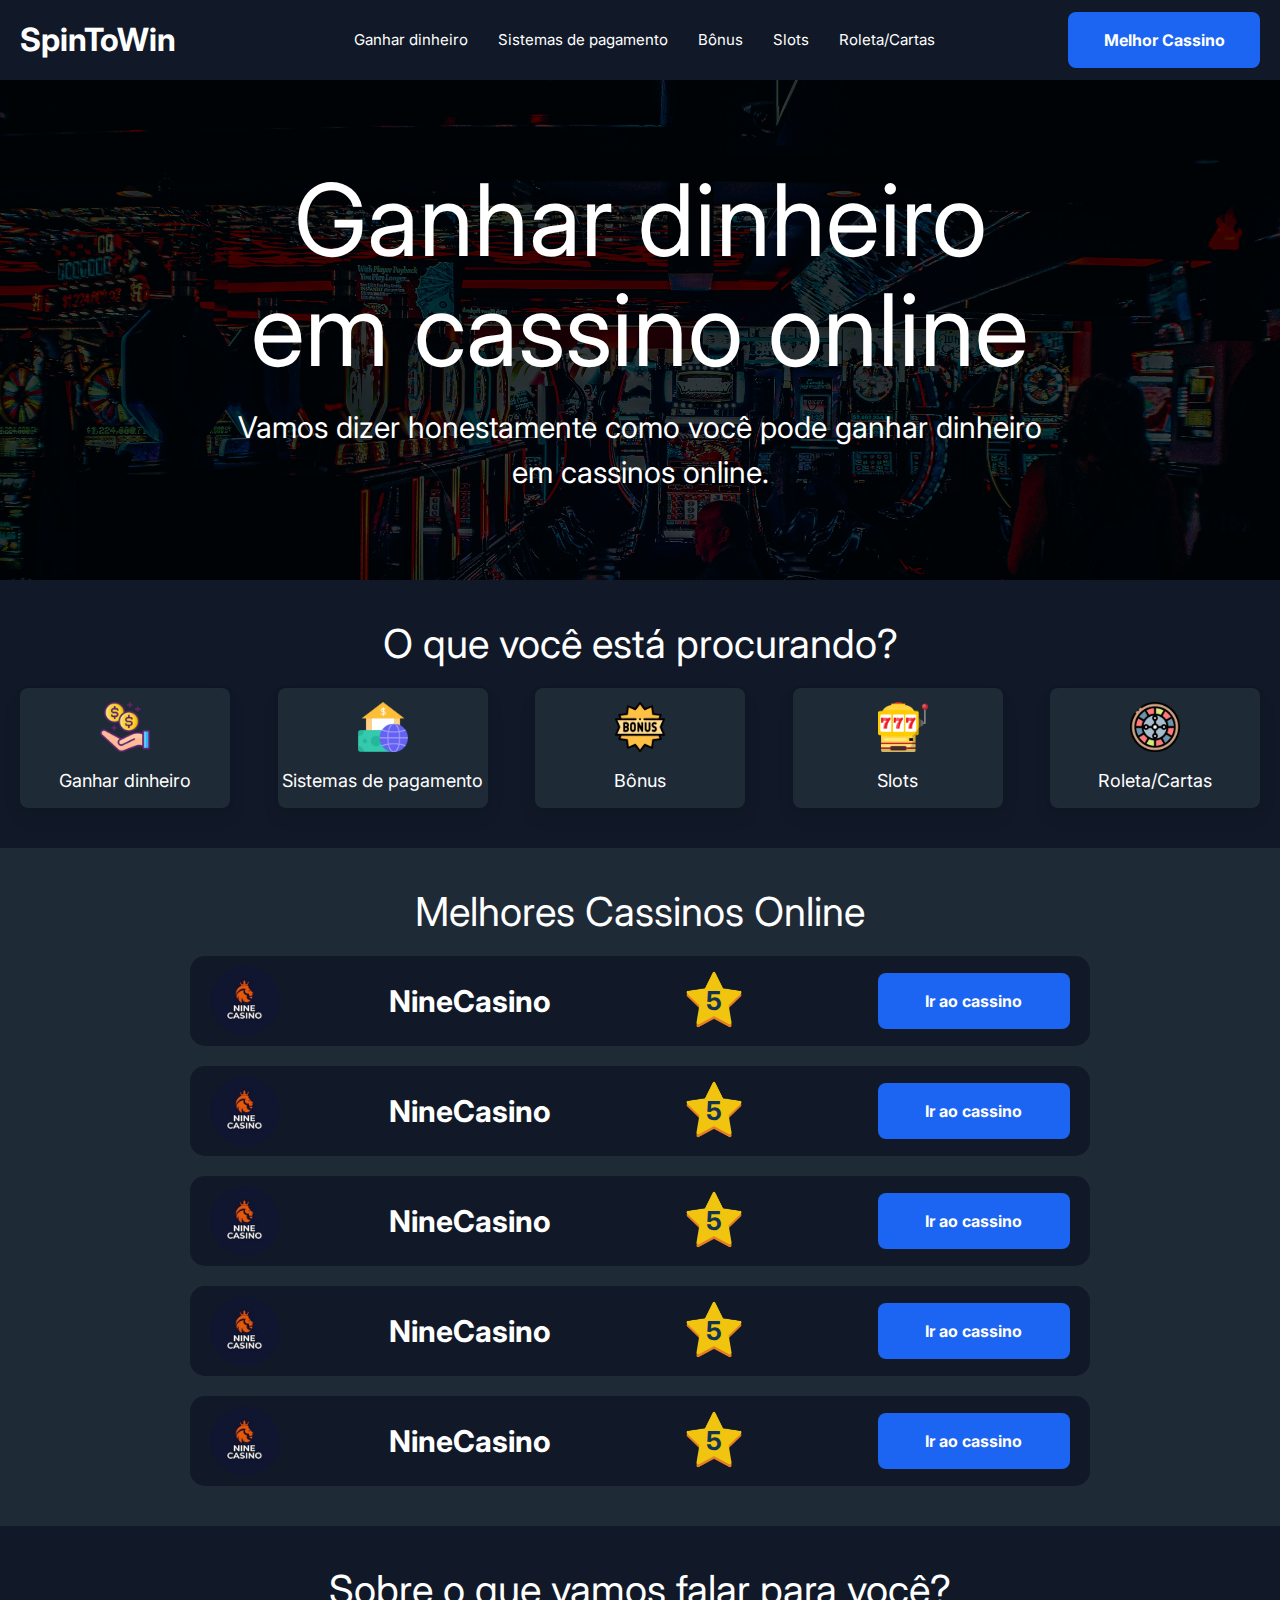
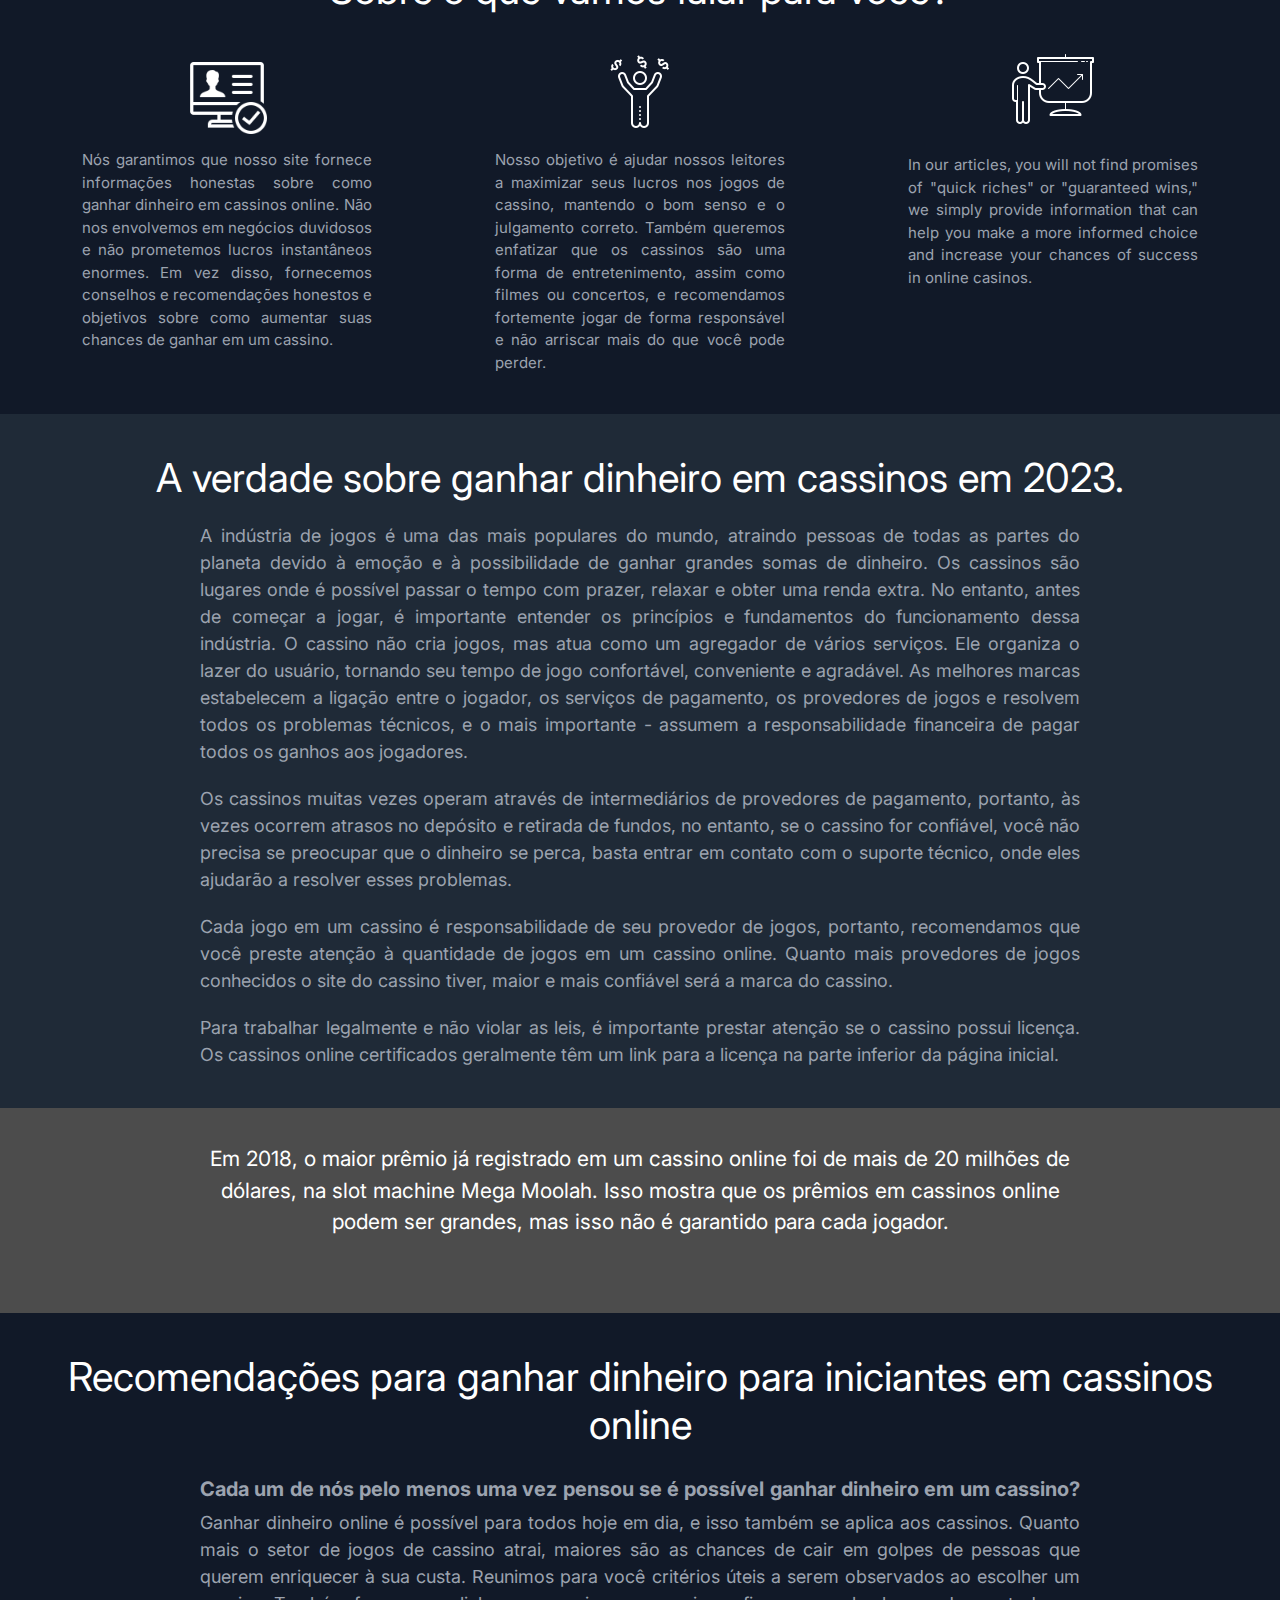
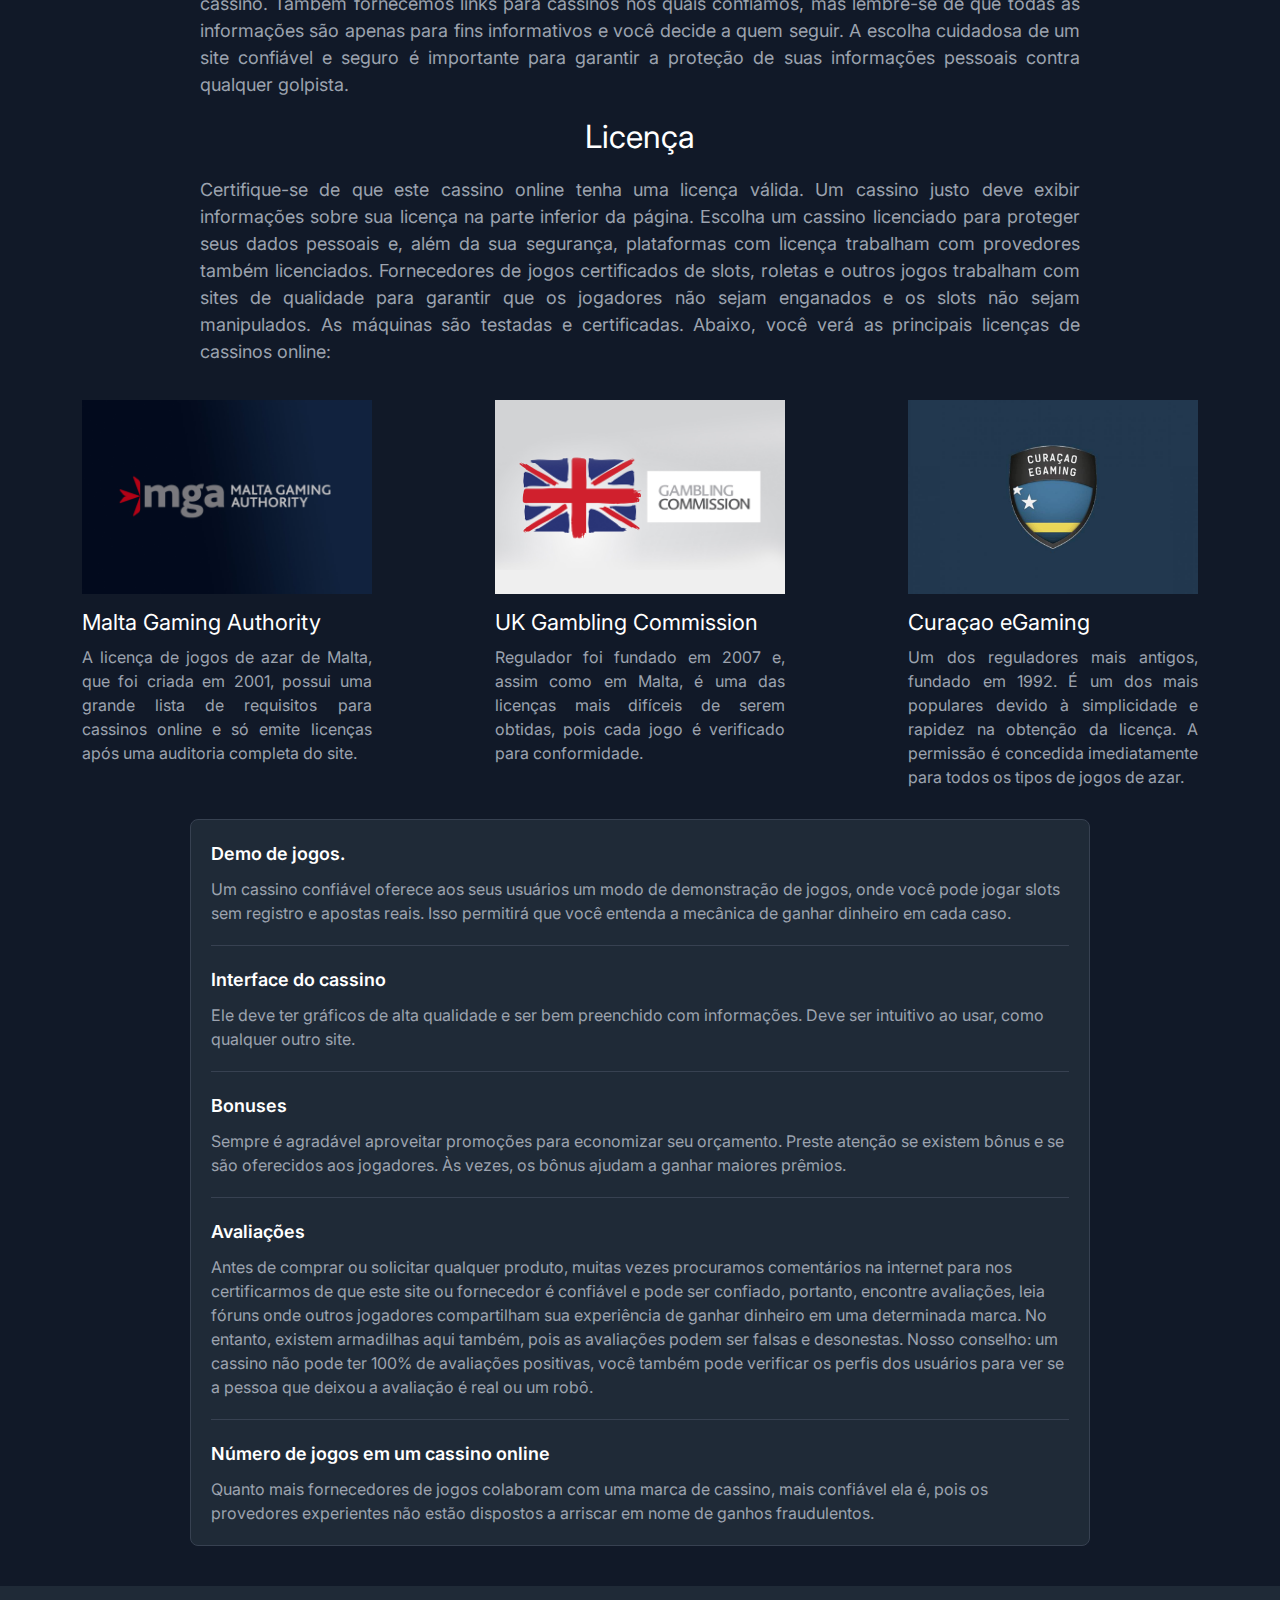
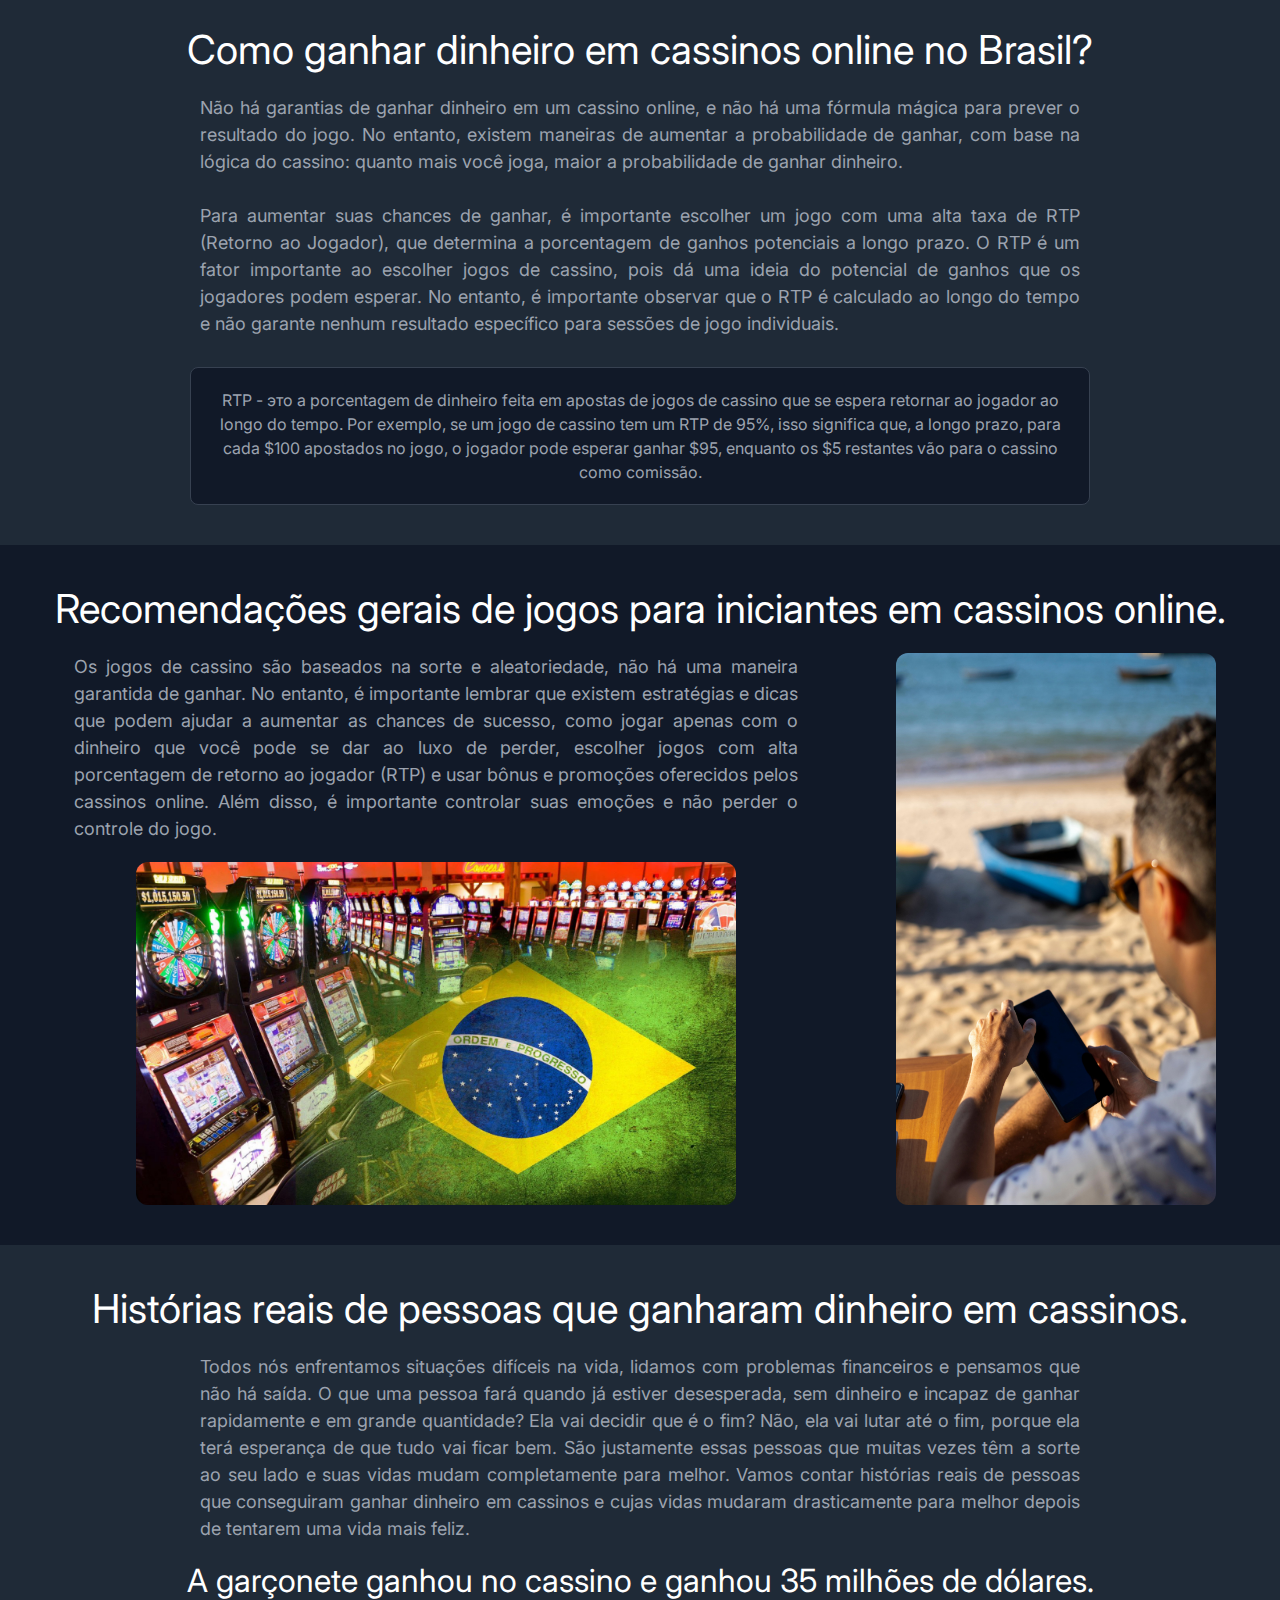
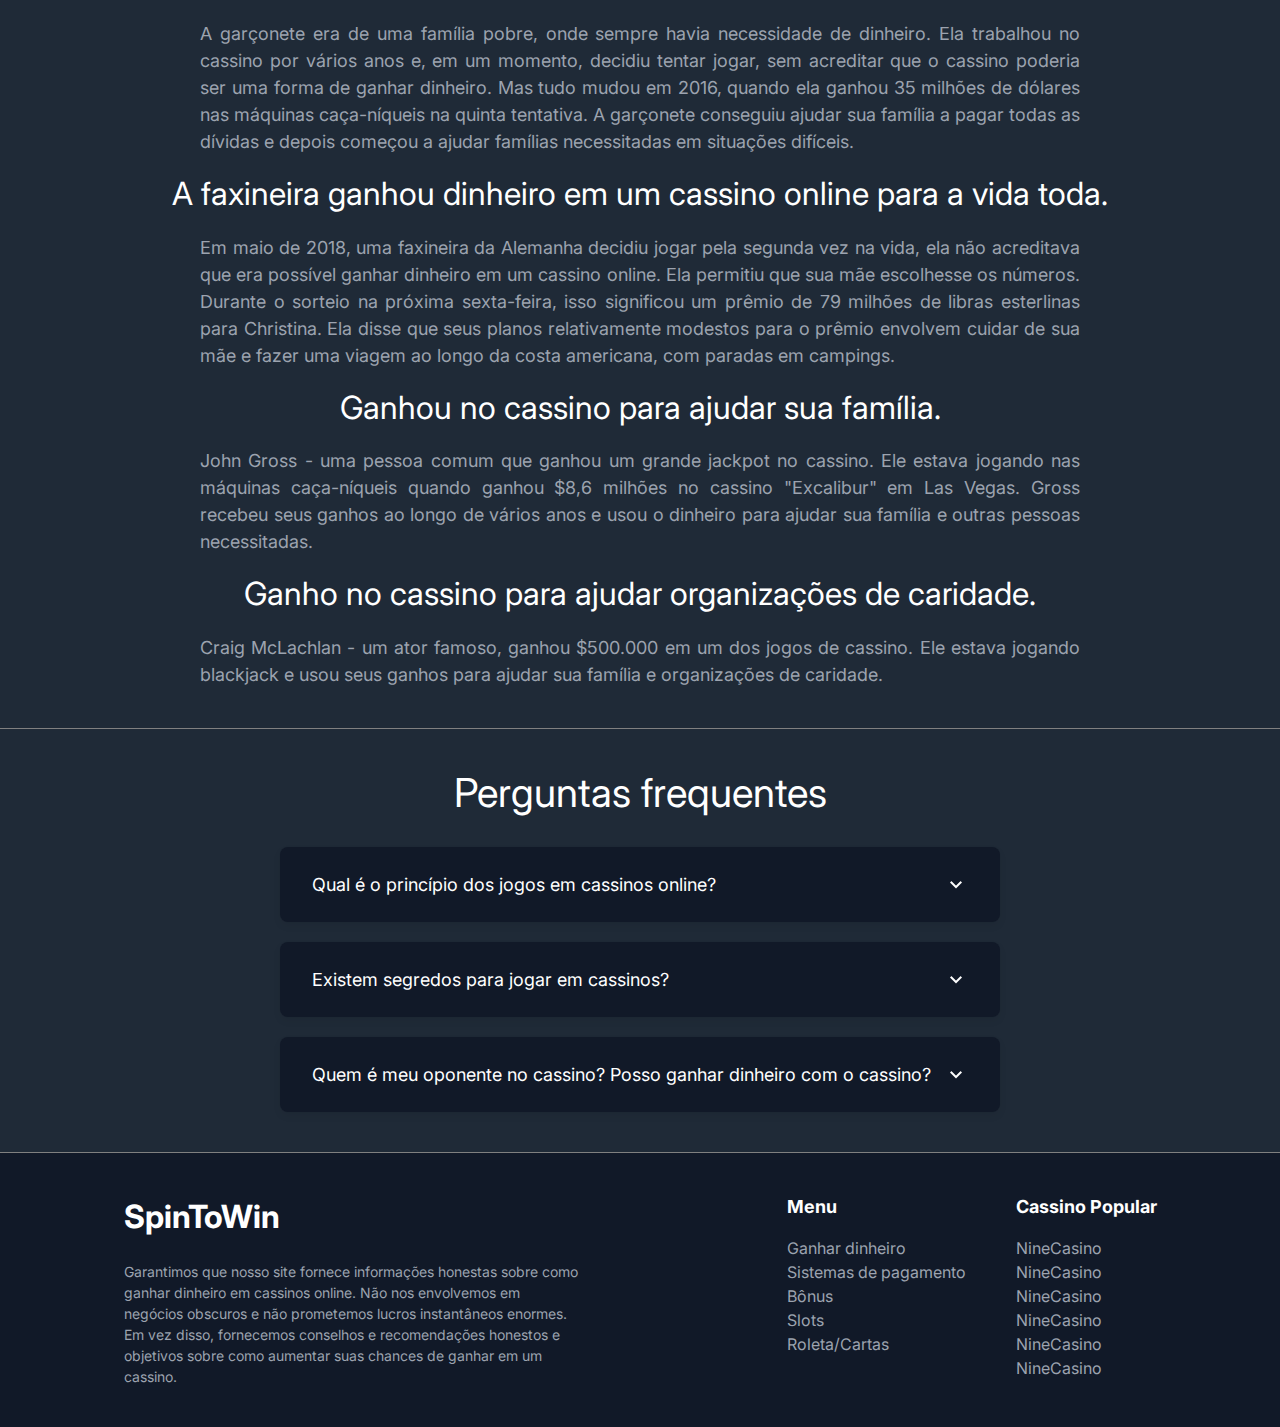
==== index.html @ c3d98cee "Контент страницы roulette.html" ====
<!DOCTYPE html>
<html lang="en">
<head>
    <meta charset="UTF-8">
    <meta http-equiv="X-UA-Compatible" content="IE=edge">
    <meta name="viewport" content="width=device-width, initial-scale=1.0">
    <title>Ganhe dinheiro em jogos de cassino | Spintowin</title>
    <meta name="description" content="Seremos capazes de responder a sua pergunta sobre como ganhar dinheiro jogando jogos online no Brasil em 2023. Aprenda como ganhar dinheiro no cassino conosco!"/>
    <meta name="keywords" content="jogos online para ganhar dinheiro de verdade,jogos de aposta para ganhar dinheiro,melhor jogo de aposta para ganhar dinheiro,aplicativo para ganhar dinheiro jogando,melhor jogo de casino para ganhar dinheiro"/>
    <link rel="icon" href="icon/favicon.png" type="image/png">
    <link rel="stylesheet" href="css/style.min.css">
</head>
<body>
    <header class="header">
        <div class="container">
            <div class="header__wrapper">
                <a href="index.html" class="logo">
                    SpinToWin
                </a>
                <ul class="menu">
                    <li class="menu__item"><a href="#aboutEarning">Ganhar dinheiro</a></li>
                    <li class="menu__item"><a href="payment.html">Sistemas de pagamento</a></li>
                    <li class="menu__item"><a href="bonus.html">Bônus</a></li>
                    <li class="menu__item"><a href="slots.html">Slots</a></li>
                    <li class="menu__item"><a href="roulette_cards.html">Roleta/Cartas</a></li>
                </ul>
                <a href="index.html#topCasino_link" class="btn btn_header">Melhor Cassino</a>
            </div>
        </div>
    </header>
    <section class="promo promoMdBg">
        <div class="container">
            <div class="promo__wrapper">
                <div class="promo__text">
                    <h1 class="promo__title">Ganhar dinheiro <br> em cassino online</h1>
                    <h2 class="promo__descr">Vamos dizer honestamente como você pode ganhar dinheiro <br> em cassinos online.</h2>
                </div>
            </div>
        </div>
    </section>
    <section class="linksInPages">
        <div class="container">
            <div class="linksInPages__wrapper">
                <h2 class="title">O que você está procurando?</h2>
                <div class="blockWithLinks">
                    <a href="#aboutRtp" class="blockWithLinks__box">
                        <div class="blockWithLinks__icon">
                            <img src="icon/linksInPages/earning.png" alt="#">
                        </div>
                        <h3 class="blockWithLinks__title">Ganhar dinheiro</h3>
                    </a>
                    <a href="payment.html" class="blockWithLinks__box">
                        <div class="blockWithLinks__icon">
                            <img src="icon/linksInPages/banking.png" alt="#">
                        </div>
                        <h3 class="blockWithLinks__title">Sistemas de pagamento</h3>
                    </a>
                    <a href="bonus.html" class="blockWithLinks__box">
                        <div class="blockWithLinks__icon">
                            <img src="icon/linksInPages/bonus.png" alt="#">
                        </div>
                        <h3 class="blockWithLinks__title">Bônus</h3>
                    </a>
                    <a href="slots.html" class="blockWithLinks__box">
                        <div class="blockWithLinks__icon">
                            <img src="icon/linksInPages/slot.png" alt="#" class="trans">
                        </div>
                        <h3 class="blockWithLinks__title">Slots</h3>
                    </a>
                    <a href="roulette_cards.html" class="blockWithLinks__box">
                        <div class="blockWithLinks__icon">
                            <img src="icon/linksInPages/roulette.png" alt="#">
                        </div>
                        <h3 class="blockWithLinks__title">Roleta/Cartas</h3>
                    </a>
                </div>
            </div>
        </div>
    </section>
    <section class="topCasinoSection">
        <div class="container">
            <div class="wrapper">
                <h2 class="title">Melhores Cassinos Online</h2>
                <div class="topCasino" id="topCasino_link">
                    <div class="topCasino__box">
                        <a href="#" class="logoCasino">
                            <img src="img/nine-casino-logo-de.jpg" alt="#" class="logoCasino__img">
                        </a>
                        <a href="#" class="nameCasino">NineCasino</a>
                        <div class="rateCasino">
                            <img src="icon/free-png.ru-10.png" alt="#" class="rateCasino__img">
                            <span>5</span>
                        </div>
                        <a href="#" class="btn btn_ref">
                            Ir ao cassino</a>
                    </div>
                    <div class="topCasino__box">
                        <a href="#" class="logoCasino">
                            <img src="img/nine-casino-logo-de.jpg" alt="#" class="logoCasino__img">
                        </a>
                        <a href="#" class="nameCasino">NineCasino</a>
                        <div class="rateCasino">
                            <img src="icon/free-png.ru-10.png" alt="#" class="rateCasino__img">
                            <span>5</span>
                        </div>
                        <a href="#" class="btn btn_ref">Ir ao cassino</a>
                    </div>
                    <div class="topCasino__box">
                        <a href="#" class="logoCasino">
                            <img src="img/nine-casino-logo-de.jpg" alt="#" class="logoCasino__img">
                        </a>
                        <a href="#" class="nameCasino">NineCasino</a>
                        <div class="rateCasino">
                            <img src="icon/free-png.ru-10.png" alt="#" class="rateCasino__img">
                            <span>5</span>
                        </div>
                        <a href="#" class="btn btn_ref">Ir ao cassino</a>
                    </div>
                    <div class="topCasino__box">
                        <a href="#" class="logoCasino">
                            <img src="img/nine-casino-logo-de.jpg" alt="#" class="logoCasino__img">
                        </a>
                        <a href="#" class="nameCasino">NineCasino</a>
                        <div class="rateCasino">
                            <img src="icon/free-png.ru-10.png" alt="#" class="rateCasino__img">
                            <span>5</span>
                        </div>
                        <a href="#" class="btn btn_ref">Ir ao cassino</a>
                    </div>
                    <div class="topCasino__box">
                        <a href="#" class="logoCasino">
                            <img src="img/nine-casino-logo-de.jpg" alt="#" class="logoCasino__img">
                        </a>
                        <a href="#" class="nameCasino">NineCasino</a>
                        <div class="rateCasino">
                            <img src="icon/free-png.ru-10.png" alt="#" class="rateCasino__img">
                            <span>5</span>
                        </div>
                        <a href="#" class="btn btn_ref">Ir ao cassino</a>
                    </div>
                </div>
            </div>
        </div>
    </section>
    <section class="about">
        <div class="container">
            <h2 class="title">Sobre o que vamos falar para você?</h2>
            <div class="whyUs">
                <div class="whyUs__block">
                    <div class="whyUs__img">
                        <img src="img/whyUs/handshake.png" alt="">
                    </div>
                    <div class="whyUs__text">
                        <p>Nós garantimos que nosso site fornece informações honestas sobre como ganhar dinheiro em cassinos online. Não nos envolvemos em negócios duvidosos e não prometemos lucros instantâneos enormes. Em vez disso, fornecemos conselhos e recomendações honestos e objetivos sobre como aumentar suas chances de ganhar em um cassino.</p>
                    </div>
                </div>
                <div class="whyUs__block">
                    <div class="whyUs__img">
                        <img src="img/whyUs/monitorScreen.png" alt="">
                    </div>
                    <div class="whyUs__text">
                        <p>Nosso objetivo é ajudar nossos leitores a maximizar seus lucros nos jogos de cassino, mantendo o bom senso e o julgamento correto. Também queremos enfatizar que os cassinos são uma forma de entretenimento, assim como filmes ou concertos, e recomendamos fortemente jogar de forma responsável e não arriscar mais do que você pode perder.</p>
                    </div>
                </div>
                <div class="whyUs__block">
                    <div class="whyUs__img whyUs__img_correct">
                        <img src="img/whyUs/presentation.png" alt="">
                    </div>
                    <div class="whyUs__text">
                        <p>In our articles, you will not find promises of "quick riches" or "guaranteed wins," we simply provide information that can help you make a more informed choice and increase your chances of success in online casinos.</p>
                    </div>
                </div>
            </div>
        </div>
    </section>
    <section class="aboutEarning" id="aboutEarning">
        <div class="container">
            <div class="aboutEarning__wrapper">
                <h2 class="title">A verdade sobre ganhar dinheiro em cassinos em 2023.</h2>
                <p class="text">A indústria de jogos é uma das mais populares do mundo, atraindo pessoas de todas as partes do planeta devido à emoção e à possibilidade de ganhar grandes somas de dinheiro. Os cassinos são lugares onde é possível passar o tempo com prazer, relaxar e obter uma renda extra. No entanto, antes de começar a jogar, é importante entender os princípios e fundamentos do funcionamento dessa indústria. O cassino não cria jogos, mas atua como um agregador de vários serviços. Ele organiza o lazer do usuário, tornando seu tempo de jogo confortável, conveniente e agradável. As melhores marcas estabelecem a ligação entre o jogador, os serviços de pagamento, os provedores de jogos e resolvem todos os problemas técnicos, e o mais importante - assumem a responsabilidade financeira de pagar todos os ganhos aos jogadores.</p>
                <p class="text">Os cassinos muitas vezes operam através de intermediários de provedores de pagamento, portanto, às vezes ocorrem atrasos no depósito e retirada de fundos, no entanto, se o cassino for confiável, você não precisa se preocupar que o dinheiro se perca, basta entrar em contato com o suporte técnico, onde eles ajudarão a resolver esses problemas.</p>
                <p class="text">Cada jogo em um cassino é responsabilidade de seu provedor de jogos, portanto, recomendamos que você preste atenção à quantidade de jogos em um cassino online. Quanto mais provedores de jogos conhecidos o site do cassino tiver, maior e mais confiável será a marca do cassino.</p>
                <p class="text">Para trabalhar legalmente e não violar as leis, é importante prestar atenção se o cassino possui licença. Os cassinos online certificados geralmente têm um link para a licença na parte inferior da página inicial.</p>
            </div>
        </div>
    </section>
    <section class="fact">
        <div class="container">
            <div class="fact__wrapper">
                <p class="fact__text">Em 2018, o maior prêmio já registrado em um cassino online foi de mais de 20 milhões de dólares, na slot machine Mega Moolah. Isso mostra que os prêmios em cassinos online podem ser grandes, mas isso não é garantido para cada jogador.</p>
            </div>
        </div>
    </section>
    <section class="howChooseCasino">
        <div class="container">
            <div class="howChooseCasino__wrapper">
                <h2 class="title">Recomendações para ganhar dinheiro para iniciantes em cassinos online</h2>
                <p class="text"><span>Cada um de nós pelo menos uma vez pensou se é possível ganhar dinheiro em um cassino?</span> Ganhar dinheiro online é possível para todos hoje em dia, e isso também se aplica aos cassinos. Quanto mais o setor de jogos de cassino atrai, maiores são as chances de cair em golpes de pessoas que querem enriquecer à sua custa. Reunimos para você critérios úteis a serem observados ao escolher um cassino. Também fornecemos links para cassinos nos quais confiamos, mas lembre-se de que todas as informações são apenas para fins informativos e você decide a quem seguir. A escolha cuidadosa de um site confiável e seguro é importante para garantir a proteção de suas informações pessoais contra qualquer golpista.
                </p>
                <h3 class="title title_low">Licença</h3>
                <p class="text">Certifique-se de que este cassino online tenha uma licença válida. Um cassino justo deve exibir informações sobre sua licença na parte inferior da página. Escolha um cassino licenciado para proteger seus dados pessoais e, além da sua segurança, plataformas com licença trabalham com provedores também licenciados. Fornecedores de jogos certificados de slots, roletas e outros jogos trabalham com sites de qualidade para garantir que os jogadores não sejam enganados e os slots não sejam manipulados. As máquinas são testadas e certificadas. Abaixo, você verá as principais licenças de cassinos online:</p>
                <div class="licenses">
                    <div class="licenses__box">
                        <div class="licenses__img">
                            <img src="img/license/malta.jpg" alt="">
                        </div>
                        <h4 class="licenses__title">Malta Gaming Authority</h4>
                        <p class="licenses__descr">A licença de jogos de azar de Malta, que foi criada em 2001, possui uma grande lista de requisitos para cassinos online e só emite licenças após uma auditoria completa do site.</p>
                    </div>
                    <div class="licenses__box">
                        <div class="licenses__img">
                            <img src="img/license/UKGambling.jpg" alt="">
                        </div>
                        <h4 class="licenses__title">UK Gambling Commission</h4>
                        <p class="licenses__descr">Regulador foi fundado em 2007 e, assim como em Malta, é uma das licenças mais difíceis de serem obtidas, pois cada jogo é verificado para conformidade.</p>
                    </div>
                    <div class="licenses__box">
                        <div class="licenses__img">
                            <img src="img/license/CuraçaoeGaming.jpg" alt="">
                        </div>
                        <h4 class="licenses__title">Curaçao eGaming</h4>
                        <p class="licenses__descr">Um dos reguladores mais antigos, fundado em 1992. É um dos mais populares devido à simplicidade e rapidez na obtenção da licença. A permissão é concedida imediatamente para todos os tipos de jogos de azar.</p>
                    </div>
                </div>
            </div>
            <div class="table">
                    <div class="tableContent">
                        <h3 class="tableContent__title">Demo de jogos.</h3>
                        <p class="tableContent__descr">Um cassino confiável oferece aos seus usuários um modo de demonstração de jogos, onde você pode jogar slots sem registro e apostas reais. Isso permitirá que você entenda a mecânica de ganhar dinheiro em cada caso.</p>
                    </div>
                    <div class="grey-line"></div>
                    <div class="tableContent">
                        <h3 class="tableContent__title">Interface do cassino</h3>
                        <p class="tableContent__descr">Ele deve ter gráficos de alta qualidade e ser bem preenchido com informações. Deve ser intuitivo ao usar, como qualquer outro site.</p>
                    </div>
                    <div class="grey-line"></div>
                    <div class="tableContent">
                        <h3 class="tableContent__title">Bonuses</h3>
                        <p class="tableContent__descr">Sempre é agradável aproveitar promoções para economizar seu orçamento. Preste atenção se existem bônus e se são oferecidos aos jogadores. Às vezes, os bônus ajudam a ganhar maiores prêmios.</p>

                    </div>
                    <div class="grey-line"></div>
                    <div class="tableContent">
                        <h3 class="tableContent__title">Avaliações</h3>
                        <p class="tableContent__descr">Antes de comprar ou solicitar qualquer produto, muitas vezes procuramos comentários na internet para nos certificarmos de que este site ou fornecedor é confiável e pode ser confiado, portanto, encontre avaliações, leia fóruns onde outros jogadores compartilham sua experiência de ganhar dinheiro em uma determinada marca. No entanto, existem armadilhas aqui também, pois as avaliações podem ser falsas e desonestas. Nosso conselho: um cassino não pode ter 100% de avaliações positivas, você também pode verificar os perfis dos usuários para ver se a pessoa que deixou a avaliação é real ou um robô.
                        </p>
                    </div>
                    <div class="grey-line"></div>
                    <div class="tableContent">
                        <h3 class="tableContent__title">Número de jogos em um cassino online</h3>
                        <p class="tableContent__descr">Quanto mais fornecedores de jogos colaboram com uma marca de cassino, mais confiável ela é, pois os provedores experientes não estão dispostos a arriscar em nome de ganhos fraudulentos. </p>
                    </div>
            </div>
        </div>
    </section>
    <section class="aboutRtp">
        <div class="container">
            <div class="about__wrapper">
                <h2 class="title">Como ganhar dinheiro em cassinos online no Brasil? </h2>
                <p class="text">Não há garantias de ganhar dinheiro em um cassino online, e não há uma fórmula mágica para prever o resultado do jogo. No entanto, existem maneiras de aumentar a probabilidade de ganhar, com base na lógica do cassino: quanto mais você joga, maior a probabilidade de ganhar dinheiro.<br><br>Para aumentar suas chances de ganhar, é importante escolher um jogo com uma alta taxa de RTP (Retorno ao Jogador), que determina a porcentagem de ganhos potenciais a longo prazo. O RTP é um fator importante ao escolher jogos de cassino, pois dá uma ideia do potencial de ganhos que os jogadores podem esperar. No entanto, é importante observar que o RTP é calculado ao longo do tempo e não garante nenhum resultado específico para sessões de jogo individuais.
                </p>
            </div>
            <div class="aboutRtp__table">
                <p>RTP - это a porcentagem de dinheiro feita em apostas de jogos de cassino que se espera retornar ao jogador ao longo do tempo. Por exemplo, se um jogo de cassino tem um RTP de 95%, isso significa que, a longo prazo, para cada $100 apostados no jogo, o jogador pode esperar ganhar $95, enquanto os $5 restantes vão para o cassino como comissão.
                </p>
            </div>
        </div>
    </section>
    <section class="recommendations">
        <div class="container">
            <h2 class="title">Recomendações gerais de jogos para iniciantes em cassinos online.</h2>
            <div class="recommendations__wrapper">
                <div class="recommendations__text">
                    <p class="text">Os jogos de cassino são baseados na sorte e aleatoriedade, não há uma maneira garantida de ganhar. No entanto, é importante lembrar que existem estratégias e dicas que podem ajudar a aumentar as chances de sucesso, como jogar apenas com o dinheiro que você pode se dar ao luxo de perder, escolher jogos com alta porcentagem de retorno ao jogador (RTP) e usar bônus e promoções oferecidos pelos cassinos online. Além disso, é importante controlar suas emoções e não perder o controle do jogo.</p>
                    <div class="img img_recommendations">
                        <img src="img/brasil_gembling_betting_casino_trafic-1536x878.jpg" alt="">
                    </div>
                </div>
                <div class="img recommendations__img">
                    <img src="img/manphone.jpeg" alt="">
                </div>
            </div>
        </div>
    </section>
    <section class="realPeople">
        <div class="container">
            <h2 class="title">Histórias reais de pessoas que ganharam dinheiro em cassinos.</h2>
            <p class="text">Todos nós enfrentamos situações difíceis na vida, lidamos com problemas financeiros e pensamos que não há saída. O que uma pessoa fará quando já estiver desesperada, sem dinheiro e incapaz de ganhar rapidamente e em grande quantidade? Ela vai decidir que é o fim? Não, ela vai lutar até o fim, porque ela terá esperança de que tudo vai ficar bem. São justamente essas pessoas que muitas vezes têm a sorte ao seu lado e suas vidas mudam completamente para melhor. Vamos contar histórias reais de pessoas que conseguiram ganhar dinheiro em cassinos e cujas vidas mudaram drasticamente para melhor depois de tentarem uma vida mais feliz.</p>
            <h3 class="title title_low">A garçonete ganhou no cassino e ganhou 35 milhões de dólares.</h3>
            <p class="text">A garçonete era de uma família pobre, onde sempre havia necessidade de dinheiro. Ela trabalhou no cassino por vários anos e, em um momento, decidiu tentar jogar, sem acreditar que o cassino poderia ser uma forma de ganhar dinheiro. Mas tudo mudou em 2016, quando ela ganhou 35 milhões de dólares nas máquinas caça-níqueis na quinta tentativa. A garçonete conseguiu ajudar sua família a pagar todas as dívidas e depois começou a ajudar famílias necessitadas em situações difíceis.</p>
            <h3 class="title title_low">A faxineira ganhou dinheiro em um cassino online para a vida toda.</h3>
            <p class="text">Em maio de 2018, uma faxineira da Alemanha decidiu jogar pela segunda vez na vida, ela não acreditava que era possível ganhar dinheiro em um cassino online. Ela permitiu que sua mãe escolhesse os números. Durante o sorteio na próxima sexta-feira, isso significou um prêmio de 79 milhões de libras esterlinas para Christina. Ela disse que seus planos relativamente modestos para o prêmio envolvem cuidar de sua mãe e fazer uma viagem ao longo da costa americana, com paradas em campings.</p>
            <h3 class="title title_low">Ganhou no cassino para ajudar sua família.</h3>
            <p class="text">John Gross - uma pessoa comum que ganhou um grande jackpot no cassino. Ele estava jogando nas máquinas caça-níqueis quando ganhou $8,6 milhões no cassino "Excalibur" em Las Vegas. Gross recebeu seus ganhos ao longo de vários anos e usou o dinheiro para ajudar sua família e outras pessoas necessitadas.</p>
            <h3 class="title title_low">Ganho no cassino para ajudar organizações de caridade.</h3>
            <p class="text">Craig McLachlan - um ator famoso, ganhou $500.000 em um dos jogos de cassino. Ele estava jogando blackjack e usou seus ganhos para ajudar sua família e organizações de caridade.</p>
        </div>
    </section>
    <section class="faq">
        <div class="container">
            <h2 class="title">Perguntas frequentes</h2>
            <div class="faq__wrapper">
                <div class="question">
                    <div class="question__wrapper">
                        <h3 class="question__title">Qual é o princípio dos jogos em cassinos online?</h3>
                        <img src="icon/chevron-down.png" alt="" class="question__icon">
                    </div>
                    <p class="question__text hiddenAnswer">Jogar em cassinos online é bastante simples: você precisa escolher o jogo que lhe interessa, fazer uma aposta e, em caso de combinação vencedora, receberá dinheiro que pode aumentar ou retirar para o seu cartão ou carteira eletrônica. É assim que você pode ganhar dinheiro.<br><br>
                        Os cassinos online são uma maneira de relaxar, mergulhar no mundo dos jogos coloridos com gráficos bonitos e desfrutar depois de um dia estressante. No entanto, há uma regra importante ao jogar em cassinos: você não deve gastar o dinheiro que ganhou e não pode se dar ao luxo de perder. É semelhante a decidir comprar mais uma xícara de café durante o dia, mas perceber que já é suficiente e decidir se abster.</p>
                </div>
                <div class="question">
                    <div class="question__wrapper">
                        <h3 class="question__title">Existem segredos para jogar em cassinos?</h3>
                        <img src="icon/chevron-down.png" alt="" class="question__icon">
                    </div>
                    <p class="question__text hiddenAnswer">Muitos sites exibem títulos afirmando que há quase uma estratégia de 100% que pode burlar o cassino e ganhar o jackpot, mas vamos ser honestos: não há segredos. Para entender como funciona um cassino, é preciso compreender sua lógica. O cassino lucra com o volume de dinheiro que é jogado, então é importante aumentar esse volume. O cassino pode aumentar sua probabilidade de ganhar para que você se torne um cliente regular. Ou seja, quanto maior o volume de dinheiro que os jogadores gastam, mais bônus o cassino dará para que você continue jogando.</p>
                </div>
                <div class="question">
                    <div class="question__wrapper">
                        <h3 class="question__title">Quem é meu oponente no cassino? Posso ganhar dinheiro com o cassino?</h3>
                        <img src="icon/chevron-down.png" alt="" class="question__icon">
                    </div>
                    <p class="question__text hiddenAnswer">Existe a crença de que os jogadores ganham dinheiro do cassino e que quando um jogador ganha um jackpot, ele acaba por falir o cassino, mas isso está completamente errado. O cassino é um jogo onde seus oponentes são outros jogadores e seu objetivo é ganhar dinheiro deles. Sim, o cassino ganha dinheiro com cada jogador que deposita dinheiro, mas no caso de você ganhar, ele paga dinheiro dos depósitos feitos por outros jogadores, pois eles também querem ganhar dinheiro com o cassino, mas acaba sendo que seu oponente direto é outro jogador que está tentando pegar seu dinheiro. <br><br>
                        Para tornar a entrada no jogo mais fácil, você pode usar bônus oferecidos pelos jogos, como rodadas grátis, roda da fortuna com bônus e outras promoções. No entanto, não persiga os bônus como se você fosse um novo jogador, pois o sistema pode bloquear sua conta, pensando que você não é um jogador real.</p>
                </div>
            </div>
        </div>
    </section>
    <footer class="footer">
        <div class="container">
            <div class="footer__wrapper">
                <div class="footer__about">
                    <a href="#" class="logo">
                        SpinToWin
                    </a>
                    <p class="logo__text">Garantimos que nosso site fornece informações honestas sobre como ganhar dinheiro em cassinos online. Não nos envolvemos em negócios obscuros e não prometemos lucros instantâneos enormes. Em vez disso, fornecemos conselhos e recomendações honestos e objetivos sobre como aumentar suas chances de ganhar em um cassino.</p>
                </div>
                <div class="footer__links">
                    <div class="footer__menu">
                        <h2 class="footer__title">Menu</h2>
                        <ul class="menu__list">
                            <li class="menu__item"><a href="index.html">Ganhar dinheiro</a></li>
                            <li class="menu__item"><a href="payment.html">Sistemas de pagamento</a></li>
                            <li class="menu__item"><a href="bonus.html">Bônus</a></li>
                            <li class="menu__item"><a href="slots.html">Slots</a></li>
                            <li class="menu__item"><a href="roulette_cards.html">Roleta/Cartas</a></li>
                        </ul>
                    </div>
                    <div class="footer__popularCasino">
                        <h2 class="footer__title">Cassino Popular</h2>
                        <ul class="casino__list">
                            <li class="casino__item"><a href="#">NineCasino</a></li>
                            <li class="casino__item"><a href="#">NineCasino</a></li>
                            <li class="casino__item"><a href="#">NineCasino</a></li>
                            <li class="casino__item"><a href="#">NineCasino</a></li>
                            <li class="casino__item"><a href="#">NineCasino</a></li>
                            <li class="casino__item"><a href="#">NineCasino</a></li>
                        </ul>
                    </div>
                </div>
            </div>
        </div>
    </footer>
    <script src="js/main.js"></script>
</body>
</html>
---- css/style.min.css ----
@import url(https://fonts.googleapis.com/css2?family=Inter:wght@400;700;900&display=swap);*{padding:0;margin:0;border:none}*,::after,::before{box-sizing:border-box}a,a:link,a:visited{text-decoration:none}a:hover{text-decoration:none}aside,footer,header,main,nav,section{display:block}h1,h2,h3,h4,h5,h6,p{font-size:inherit;font-weight:inherit}ul,ul li{list-style:none}img{vertical-align:top}img,svg{max-width:100%;height:auto}address{font-style:normal}button,input,select,textarea{font-family:inherit;font-size:inherit;color:inherit;background-color:rgba(0,0,0,0)}input::-ms-clear{display:none}button,input[type=submit]{display:inline-block;box-shadow:none;background-color:rgba(0,0,0,0);background:0 0;cursor:pointer}button:active,button:focus,input:active,input:focus{outline:0}button::-moz-focus-inner{padding:0;border:0}label{cursor:pointer}legend{display:block}*{font-family:Inter,sans-serif}.container{padding:0 20px;max-width:1300px;margin:0 auto}.hiddenAnswer{display:none;margin-top:0;max-height:none;transition:.3s}.rotate{transform:rotate(-180deg)}.promo{background:url(../img/john-schnobrich-VnHzobjGra4-unsplash.jpg) center center/cover no-repeat;background-attachment:fixed;height:500px;position:relative;padding:0 25px}.promo__wrapper::after{content:"";display:block;position:absolute;top:0;left:0;z-index:2;width:100%;height:100%;background-color:rgba(0,0,0,.7)}.promo__text{position:absolute;z-index:3;top:0;left:0;width:100%;height:100%;display:flex;justify-content:center;align-items:center;flex-direction:column}.promo__title{font-style:normal;font-weight:400;font-size:100px;line-height:110%;color:#fff;text-align:center}.promo__descr{margin-top:20px;font-style:normal;font-weight:400;font-size:30px;line-height:150%;color:#fff;text-align:center}@media(min-width:576px)and (max-width:767px){.promo .promo{height:400px}.promo .promo__title{font-size:63px}.promo .promo__descr{font-size:23px}}@media(min-width:320px)and (max-width:575px){.promo .promo{height:400px}.promo .promo__title{font-size:50px}.promo .promo__descr{font-size:23px}}#selectedLink{background-color:#113454}#selectedLink .blockWithLinks__title{color:#fff}.header{position:relative;background:#111928}.header__wrapper{height:80px;display:flex;justify-content:space-between;align-items:center}.header .logo{width:200px;display:flex;align-items:center;font-style:normal;font-weight:700;font-size:32px;line-height:150%;color:#fff}.header .menu{display:flex;justify-content:space-between;align-items:center;margin:0 20px;gap:30px}.header .menu__item{font-style:normal;font-weight:400;font-size:15px;line-height:150%}.header .menu__item a{color:#fff}.header input{position:fixed;opacity:0}.header label{position:fixed;top:24px;right:40px;margin:0;padding:0;border:none;outline:0;background:0 0;cursor:pointer}.header label::before{position:fixed;z-index:1;top:0;left:0;right:0;bottom:0;background-color:rgba(10,38,57,.75);content:"";opacity:0;pointer-events:none;transition:opacity .5s cubic-bezier(.19,1,.22,1)}.header label .burger{position:fixed;top:24px;right:40px;z-index:3;width:2em;height:2em;margin:0;padding:0;transition:opacity .5s cubic-bezier(.19,1,.22,1)}.header label .burger .bar,.header label .burger::after,.header label .burger::before{position:absolute;left:0;display:block;width:100%;height:12%;background:#030303;content:"";transition:all .5s cubic-bezier(.19,1,.22,1)}.header label .burger .bar{top:44%}.header label .burger::before{top:0;transform-origin:top left}.header label .burger::after{bottom:0;transform-origin:bottom left}.header input:focus+label .burger,.header label:hover .burger{opacity:.75}.header nav{position:fixed;top:0;left:0;bottom:0;z-index:999;display:flex;flex-flow:column nowrap;justify-content:center;align-items:flex-start;transform:translate3d(0,0,0);transform:translateX(-100%);will-change:transform;transition:transform .5s cubic-bezier(.19,1,.22,1)}.header nav::before{position:absolute;top:0;bottom:0;left:0;z-index:-1;width:25em;background:#74696c;content:"";transform:skewX(15deg) translateX(-100%);transform-origin:bottom left;will-change:transform;transition:transform .5s cubic-bezier(.19,1,.22,1)}@media(min-width:40em){.header nav::before{width:40em}}.header nav a{margin:.5em 0;padding:.2em 2em;font-size:1em;color:#fff;text-decoration:none;font-weight:500;transform:translateX(-100%);transition:color .15s,transform .5s;transition-timing-function:cubic-bezier(.19,1,.22,1)}.header nav a:nth-child(1){transition-delay:0s,.1s}.header nav a:nth-child(2){transition-delay:0s,150ms}.header nav a:nth-child(3){transition-delay:0s,.2s}.header nav a:nth-child(4){transition-delay:0s,250ms}.header nav a:nth-child(5){transition-delay:0s,.3s}.header nav a:nth-child(6){transition-delay:0s,350ms}.header nav a:focus,.header nav a:hover{color:#000}.header .btn_burger{margin:.5em 2em}.header .promo{overflow:hidden}.header .promo .content{transform:translate3d(0,0,0);will-change:transform,filter;transition:all .5s cubic-bezier(.19,1,.22,1)}.header [id=navcheck]:checked+label::before{opacity:1;pointer-events:auto}.header [id=navcheck]:checked+label .burger::after,.header [id=navcheck]:checked+label .burger::before{width:141.42%}.header [id=navcheck]:checked+label .burger::before{transform:rotate(45deg) translateY(-50%)}.header [id=navcheck]:checked+label .burger::after{transform:rotate(-45deg) translateY(50%)}.header [id=navcheck]:checked+label .burger .bar{transform:scale(.1)}.header [id=navcheck]:checked~nav{transform:translateX(0)}.header [id=navcheck]:checked~nav::before{transform:skewX(15deg) translateX(0)}.header [id=navcheck]:checked~nav a{transform:translateX(0)}.header [id=navcheck]:checked~main .content{transform:translateX(3em);transform-origin:left center;filter:blur(2px)}.header .visuallyhidden{border:0;clip:rect(0 0 0 0);height:1px;margin:-1px;overflow:hidden;padding:0;position:absolute;width:1px}.header body{overflow-x:hidden;background:#444;color:#fff;font:1em/1.4 lato}.header main{background:#3498db;padding:5% 0}.header article{width:80%;margin:0 auto;font-size:1.3em}@media(min-width:60em){.header article{width:50%}}.header h1{font:2.5em/1.4 "roboto condensed";font-weight:700}@media(min-width:991px){.header .header__wrapper input{display:none}.header .header__wrapper label{display:none}.header .header__wrapper #menu{display:none}}@media(max-width:991px){.header input{position:fixed;opacity:0}.header label{position:fixed;top:24px;right:40px;margin:0;padding:0;border:none;outline:0;background:0 0;cursor:pointer}.header label::before{position:fixed;z-index:1;top:0;left:0;right:0;bottom:0;background-color:rgba(10,38,57,.75);content:"";opacity:0;pointer-events:none;transition:opacity .5s cubic-bezier(.19,1,.22,1)}.header label .burger{position:fixed;top:24px;right:40px;z-index:3;width:2em;height:2em;margin:0;padding:0;transition:opacity .5s cubic-bezier(.19,1,.22,1)}.header label .burger .bar,.header label .burger::after,.header label .burger::before{position:absolute;left:0;display:block;width:100%;height:12%;background:#030303;content:"";transition:all .5s cubic-bezier(.19,1,.22,1)}.header label .burger .bar{top:44%}.header label .burger::before{top:0;transform-origin:top left}.header label .burger::after{bottom:0;transform-origin:bottom left}.header input:focus+label .burger,.header label:hover .burger{opacity:.75}.header nav{position:fixed;top:0;left:0;bottom:0;z-index:999;display:flex;flex-flow:column nowrap;justify-content:center;align-items:flex-start;transform:translate3d(0,0,0);transform:translateX(-100%);will-change:transform;transition:transform .5s cubic-bezier(.19,1,.22,1)}.header nav::before{position:absolute;top:0;bottom:0;left:0;z-index:-1;width:25em;background:#74696c;content:"";transform:skewX(15deg) translateX(-100%);transform-origin:bottom left;will-change:transform;transition:transform .5s cubic-bezier(.19,1,.22,1)}}@media(max-width:991px)and (min-width:40em){.header nav::before{width:40em}}@media(max-width:991px){.header nav a{margin:.5em 0;padding:.2em 2em;font-size:1em;color:#fff;text-decoration:none;font-weight:500;transform:translateX(-100%);transition:color .15s,transform .5s;transition-timing-function:cubic-bezier(.19,1,.22,1)}.header nav a:nth-child(1){transition-delay:0s,.1s}.header nav a:nth-child(2){transition-delay:0s,150ms}.header nav a:nth-child(3){transition-delay:0s,.2s}.header nav a:nth-child(4){transition-delay:0s,250ms}.header nav a:nth-child(5){transition-delay:0s,.3s}.header nav a:nth-child(6){transition-delay:0s,350ms}.header nav a:focus,.header nav a:hover{color:#000}}@media(max-width:991px){.header .btn_burger{margin:.5em 2em}}@media(max-width:991px){.header .promo{overflow:hidden}.header .promo .content{transform:translate3d(0,0,0);will-change:transform,filter;transition:all .5s cubic-bezier(.19,1,.22,1)}}@media(max-width:991px){.header [id=navcheck]:checked+label::before{opacity:1;pointer-events:auto}.header [id=navcheck]:checked+label .burger::after,.header [id=navcheck]:checked+label .burger::before{width:141.42%}.header [id=navcheck]:checked+label .burger::before{transform:rotate(45deg) translateY(-50%)}.header [id=navcheck]:checked+label .burger::after{transform:rotate(-45deg) translateY(50%)}.header [id=navcheck]:checked+label .burger .bar{transform:scale(.1)}.header [id=navcheck]:checked~nav{transform:translateX(0)}.header [id=navcheck]:checked~nav::before{transform:skewX(15deg) translateX(0)}.header [id=navcheck]:checked~nav a{transform:translateX(0)}.header [id=navcheck]:checked~main .content{transform:translateX(3em);transform-origin:left center;filter:blur(2px)}}@media(max-width:991px){.header .visuallyhidden{border:0;clip:rect(0 0 0 0);height:1px;margin:-1px;overflow:hidden;padding:0;position:absolute;width:1px}}@media(max-width:991px){.header body{overflow-x:hidden;background:#444;color:#fff;font:1em/1.4 lato}}@media(max-width:991px){.header main{background:#3498db;padding:5% 0}}@media(max-width:991px){.header article{width:80%;margin:0 auto;font-size:1.3em}}@media(max-width:991px)and (min-width:60em){.header article{width:50%}}@media(max-width:991px){.header h1{font:2.5em/1.4 "roboto condensed";font-weight:700}}@media(max-width:991px){.header .btn_header,.header .menu{display:none}}.btn{display:flex;justify-content:center;align-items:center;width:192px;height:56px;background:#1c64f2;border-radius:8px;text-align:center;font-style:normal;font-weight:700;font-size:16px;line-height:150%;color:#fff;transition:all .3s}.btn:hover{background-color:#24a459}.btn_center{margin:0 auto;margin-top:15px;padding:5px}.footer{background-color:#111928;padding:40px 0;border-top:1.5px solid gray}.footer__wrapper{display:flex;justify-content:space-around}.footer__about{max-width:456px}.footer__about .logo{width:200px;display:flex;align-items:center;font-style:normal;font-weight:700;font-size:32px;line-height:150%;color:#fff}.footer__about .logo__text{margin-top:20px;font-style:normal;font-weight:400;font-size:14px;line-height:150%;color:#9ca3af}.footer__links{display:flex;justify-content:space-between}.footer__menu{max-width:184px;margin-right:50px}.footer__menu .menu__list{margin-top:16px}.footer__menu .menu__item{font-style:normal;font-weight:400;font-size:16px;line-height:150%;gap:12px}.footer__menu .menu__item a{color:#9ca3af}.footer__popularCasino{max-width:184px}.footer__popularCasino .casino__list{margin-top:16px}.footer__popularCasino .casino__item{font-style:normal;font-weight:400;font-size:16px;line-height:150%;gap:12px}.footer__popularCasino .casino__item a{color:#9ca3af}.footer__title{font-style:normal;font-weight:700;font-size:18px;line-height:150%;color:#fff}@media(min-width:768px)and (max-width:991px){.footer .footer__about{max-width:350px}}@media(min-width:320px)and (max-width:767px){.footer .footer__wrapper{flex-direction:column}.footer .footer__about{max-width:100%}.footer .footer__links{margin-top:20px;justify-content:start}}@media(max-width:991px){.promo{background-attachment:local}}.linksInPages{padding:40px 0;background-color:#111928}.linksInPages__wrapper .blockWithLinks{margin:0 auto;margin-top:20px;display:flex;justify-content:space-between;align-items:center}.linksInPages__wrapper .blockWithLinks__box{display:flex;flex-direction:column;justify-content:center;align-items:center;width:210px;height:120px;background:#1f2a37;box-shadow:0 10px 20px rgba(0,0,0,.06),0 2px 6px rgba(0,0,0,.06),0 0 1px rgba(0,0,0,.06);border-radius:8px;transition:all .3s}.linksInPages__wrapper .blockWithLinks__box:hover{background:#113454}.linksInPages__wrapper .blockWithLinks__box:hover .blockWithLinks__title{color:#fff}.linksInPages__wrapper .blockWithLinks__icon{width:50px}.linksInPages__wrapper .blockWithLinks__icon img{width:100%}.linksInPages__wrapper .blockWithLinks__icon .trans{transform:translateX(5px)}.linksInPages__wrapper .blockWithLinks__title{margin-top:15px;font-weight:400;font-size:18px;line-height:150%;text-align:center;color:#fff}.title{padding:0 10px;font-style:normal;font-weight:400;font-size:40px;line-height:120%;text-align:center;color:#fff}.title_h3{margin-top:40px;font-size:32px}.title_low{margin-top:20px;font-size:32px}.text{padding:0 10px;max-width:900px;margin:0 auto;margin-top:20px;font-style:normal;font-weight:400;font-size:18px;line-height:150%;text-align:justify;color:#9ca3af}.text span{font-size:20px;font-weight:700;line-height:200%}.img{display:block;margin:0 auto;margin-top:20px;max-width:600px}.img img{width:100%}.img_recommendations{border-radius:12px}.img_recommendations img{border-radius:12px}.img_payment{max-width:450px}.topCasino{margin:0 auto;max-width:900px;display:flex;flex-direction:column;justify-content:center;align-items:center}.topCasino__box{width:100%;height:90px;display:flex;justify-content:space-between;align-items:center;margin:0 auto;margin-top:20px;padding:20px;background:#111928;border-radius:15px}.topCasino__box .logoCasino{width:70px;border-radius:100%}.topCasino__box .logoCasino__img{width:100%;border-radius:100%}.topCasino__box .nameCasino{font-style:normal;font-weight:700;font-size:30px;line-height:120%;color:#fff}.topCasino__box .rateCasino{display:flex;align-items:center;justify-content:center;width:110px;position:relative}.topCasino__box .rateCasino span{position:absolute;font-style:normal;font-weight:700;font-size:26px;line-height:120%;color:#113454}.topCasino__box .rateCasino__img{width:60%}.topCasinoSection{padding:40px 0;background:#1f2a37}.about{padding:40px 0;background-color:#111928}.about .whyUs{margin-top:40px;display:flex;justify-content:space-around}.about .whyUs__block{display:flex;flex-direction:column;align-items:center;max-width:290px}.about .whyUs__img{width:80px}.about .whyUs__img img{width:100%}.about .whyUs__img_correct{margin-top:-15px;width:100px}.about .whyUs__text{width:100%;margin-top:15px;color:#9ca3af;text-align:justify;font-style:normal;font-weight:400;font-size:15px;line-height:150%}.aboutEarning{padding:40px 0;background-color:#1f2a37}.howChooseCasino{padding:40px 0;background-color:#111928}.howChooseCasino .licenses{display:flex;justify-content:space-around;margin-top:35px}.howChooseCasino .licenses__box{width:290px}.howChooseCasino .licenses__img{width:290px}.howChooseCasino .licenses__img img{width:100%}.howChooseCasino .licenses__title{margin-top:15px;font-style:normal;font-weight:400;font-size:22px;line-height:120%;color:#fff}.howChooseCasino .licenses__descr{margin-top:10px;font-style:normal;font-weight:400;font-size:16px;line-height:150%;color:#9ca3af;text-align:justify}.table{margin:0 auto;margin-top:30px;max-width:900px;background-color:#1f2a37;border:1px solid #374151;border-radius:8px;padding:20px}.table_roulette{background:#111928}.table_bonus{background-color:#111928}.table .tableContent__title{font-style:normal;font-weight:600;font-size:18px;line-height:150%;color:#fff}.table .tableContent__descr{margin-top:10px;font-style:normal;font-weight:400;font-size:16px;line-height:150%;color:#9ca3af}.table .tableContent__descr a{color:#f4f4f4}.table .grey-line{margin:20px 0;height:1px;background-color:#374151}.grey-line{margin:20px 0;height:1px;background-color:#374151}.aboutRtp{padding:40px 0;background:#1f2a37}.aboutRtp__table{margin:0 auto;margin-top:30px;max-width:900px;background-color:#111928;border:1px solid #374151;border-radius:8px;padding:20px;color:#9ca3af;text-align:center;font-style:normal;font-weight:400;font-size:16px;line-height:150%;color:#9ca3af}.selectedForLinks_bg{background:#113454}.selectedForLinks_color{color:#fff}.recommendations{padding:40px 0;background-color:#111928}.recommendations__wrapper{margin:0 auto;display:flex;justify-content:space-around}.recommendations__text{max-width:60%;margin:0 auto}.recommendations__img{width:320px;display:flex;justify-content:center}.recommendations__img img{border-radius:12px}.realPeople{padding:40px 0;background-color:#1f2a37}.faq{background:#1f2a37;padding:40px 0;border-top:1.5px solid gray}.faq__wrapper{margin:0 auto;margin-top:30px;display:flex;flex-direction:column;justify-content:center;width:900px;flex-wrap:wrap;gap:20px}.faq__wrapper .question{margin:0 auto;padding:24px 32px;width:80%;min-height:75px;background-color:#111928;box-shadow:0 4px 8px rgba(0,0,0,.06),0 0 1px rgba(0,0,0,.06);border-radius:8px}.faq__wrapper .question__wrapper{display:flex;justify-content:space-between;align-items:center}.faq__wrapper .question__title{font-style:normal;font-weight:400;font-size:18px;line-height:150%;color:#fff}.faq__wrapper .question__icon{cursor:pointer}.faq__wrapper .question__text{margin-top:20px;font-size:15px;width:90%;color:#9ca3af}.fact{background:url(../img/john-schnobrich-VnHzobjGra4-unsplash.jpg) center center/cover no-repeat;background-attachment:fixed;height:205px;position:relative}@media(max-width:991px){.fact{background-attachment:local}}.fact__wrapper::after{content:"";display:block;position:absolute;top:0;left:0;z-index:2;width:100%;height:100%;background-color:rgba(0,0,0,.7)}.fact__text{position:absolute;height:100%;width:100%;top:0;left:50%;transform:translate(-50%);padding:35px 10px;max-width:900px;text-align:center;font-weight:400;font-size:21px;line-height:150%;z-index:3;color:#fff}@media(min-width:992px)and (max-width:1199px){.linksInPages .blockWithLinks__box{width:180px}}@media(min-width:768px)and (max-width:991px){.linksInPages .blockWithLinks__box{width:143px}.about .whyUs__block{max-width:200px}.about .whyUs__text{font-size:13px}.howChooseCasino .licenses__box{width:210px}.howChooseCasino .licenses__img{width:210px}.howChooseCasino .licenses__title{font-size:17px}.howChooseCasino .licenses__descr{font-size:13px}.recommendations__img{display:none}.recommendations__text{max-width:100%}.faq__wrapper{width:100%;justify-content:center}.faq__wrapper .question{width:80%}}@media(min-width:576px)and (max-width:767px){.topCasino__box .logoCasino{width:70px}.topCasino__box .nameCasino{font-size:25px}.topCasino__box .rateCasino{width:90px}.topCasino__box .rateCasino span{font-size:20px}.topCasino__box .btn_ref{width:130px;height:50px}.linksInPages .blockWithLinks{flex-direction:column;justify-content:center;align-items:center}.linksInPages .blockWithLinks__box{margin-bottom:10px;width:50%}.about .whyUs{margin-top:0;flex-direction:column;justify-content:center;align-items:center}.about .whyUs__block{margin-top:30px;max-width:90%}.about .whyUs__text{font-size:13px}.fact__text{font-size:17px}.howChooseCasino .licenses{flex-direction:column;margin-top:0}.howChooseCasino .licenses__box{width:90%;margin:0 auto;margin-top:35px;justify-content:center}.howChooseCasino .licenses__img{display:block;margin:0 auto;width:90%}.howChooseCasino .licenses__title{font-size:23px}.howChooseCasino .licenses__descr{font-size:17px}.recommendations__img{display:none}.recommendations__text{max-width:100%}.faq__wrapper{flex-direction:column;width:100%;justify-content:center}.faq__wrapper .question{margin:0 auto;width:80%}}@media(min-width:320px)and (max-width:575px){.topCasino__box{flex-direction:column;gap:10px;height:280px}.title{font-size:30px}.text{font-size:14px}.linksInPages .blockWithLinks{flex-direction:column;justify-content:center;align-items:center}.linksInPages .blockWithLinks__box{margin-bottom:10px;width:100%}.about .whyUs{margin-top:0;flex-direction:column;justify-content:center;align-items:center}.about .whyUs__block{margin-top:30px;max-width:90%}.about .whyUs__text{font-size:13px}.fact__text{font-size:14px}.howChooseCasino .licenses{flex-direction:column;margin-top:0}.howChooseCasino .licenses__box{width:90%;margin:0 auto;margin-top:35px;justify-content:center}.howChooseCasino .licenses__img{display:block;margin:0 auto;width:90%}.howChooseCasino .licenses__title{font-size:17px}.howChooseCasino .licenses__descr{font-size:13px}.recommendations__img{display:none}.recommendations__text{max-width:100%}.faq__wrapper{flex-direction:column;width:100%;justify-content:center}.faq__wrapper .question{margin:0 auto;width:100%;padding:16px 20px;min-height:60px}.faq__wrapper .question__text{transition:all .3s;font-size:15px}}.slotsPromo{background:url(../img/slots_bg.jpg) center center/cover no-repeat;background-attachment:fixed;padding:0 20px}@media(max-width:991px){.slotsPromo{background-attachment:local}}.topSlotsBrazil{padding:40px 0;background-color:#1f2a37}.topSlotsBrazil__wrapper{display:flex;justify-content:space-around;flex-wrap:wrap;padding:20px 0;gap:30px}.cardSlot{position:relative;width:290px;height:390px;background-color:#111928;box-shadow:0 10px 20px rgba(0,0,0,.06),0 2px 6px rgba(0,0,0,.06),0 0 1px rgba(0,0,0,.06);border-radius:8px;gap:30px}.cardSlot__img{width:100%;border-radius:8px}.cardSlot__img img{width:100%;max-height:218px;border-radius:8px 8px 0 0}.cardSlot__title{margin-top:7px;font-style:normal;font-weight:700;font-size:18px;line-height:150%;text-align:center;color:#fff}.cardSlot__descr{margin-top:6px;font-style:normal;font-weight:400;font-size:14px;line-height:150%;text-align:center;color:#9ca3af}.cardSlot__btn{display:flex;justify-content:center;align-items:center;margin:0 auto;margin-top:10px;width:138px;height:53px;background:#1c64f2;border-radius:8px;text-align:center;font-style:normal;font-weight:700;font-size:20px;line-height:150%;color:#fff;transition:all .3s}.cardSlot__btn:hover{background-color:#2ecc71}.cardSlot__moreInfo{display:block;margin-top:16px;font-style:normal;font-weight:400;font-size:14px;line-height:150%;text-align:center;color:#fff}.cardSlot__textAbout{padding:15px 10px;font-style:normal;font-weight:400;font-size:18px;line-height:150%;color:#fff}.cardSlot__back{position:absolute;bottom:16px;left:50%;transform:translateX(-50%);font-style:normal;font-weight:400;font-size:14px;line-height:150%;text-align:center;color:#707487}.rulesSlots{padding:40px 0;background-color:#111928}.tableHTML{padding:40px 0 20px;background-color:#1f2a37}.tableHTML__title{color:#fff;text-align:center;font-style:normal;font-weight:600;font-size:18px;line-height:150%;color:#fff}.tableHTML__title th{max-width:220px;height:30px;padding:7px}.tableHTML__text{padding:0 5px;height:60px;font-style:normal;font-weight:400;font-size:14px;line-height:150%;color:#9ca3af;text-align:center}.greyRowtable{background-color:#111928}@media(min-width:576px)and (max-width:767px){.cardSlot__textAbout{font-size:15px}.tableHTML{display:none}}@media(min-width:320px)and (max-width:575px){.cardSlot__textAbout{font-size:15px}.tableHTML{display:none}}.paymentPromo{background:url(../img/payment_bg.jpg) center center/cover no-repeat;background-attachment:fixed}@media(max-width:991px){.paymentPromo{background-attachment:local}}.aboutPayment{padding:40px 0;background:#1f2a37}.aboutPayment__warning{margin:0 auto;margin-top:30px;max-width:900px;background-color:#111928;border:1px solid #374151;border-radius:8px;padding:20px;color:#9ca3af;text-align:center;font-style:normal;font-weight:400;font-size:16px;line-height:150%;color:#9ca3af}.bonusPromo{background:url(../img/bonus_bg.jpg) center center/cover no-repeat;background-attachment:fixed}@media(max-width:991px){.bonusPromo{background-attachment:local}}.bonus{padding:40px 0;background-color:#1f2a37}.roulettePromo{background:url(../img/roulette_bg.jpg) center center/cover no-repeat;background-attachment:fixed}@media(max-width:991px){.roulettePromo{background-attachment:local}}.rulesRouletteCards{padding:40px 0;background-color:#1f2a37}.typeRoulette{padding:40px 0}.displayNone{display:none}.bgDark{background-color:#111928}.bgLight{background-color:#1f2a37}
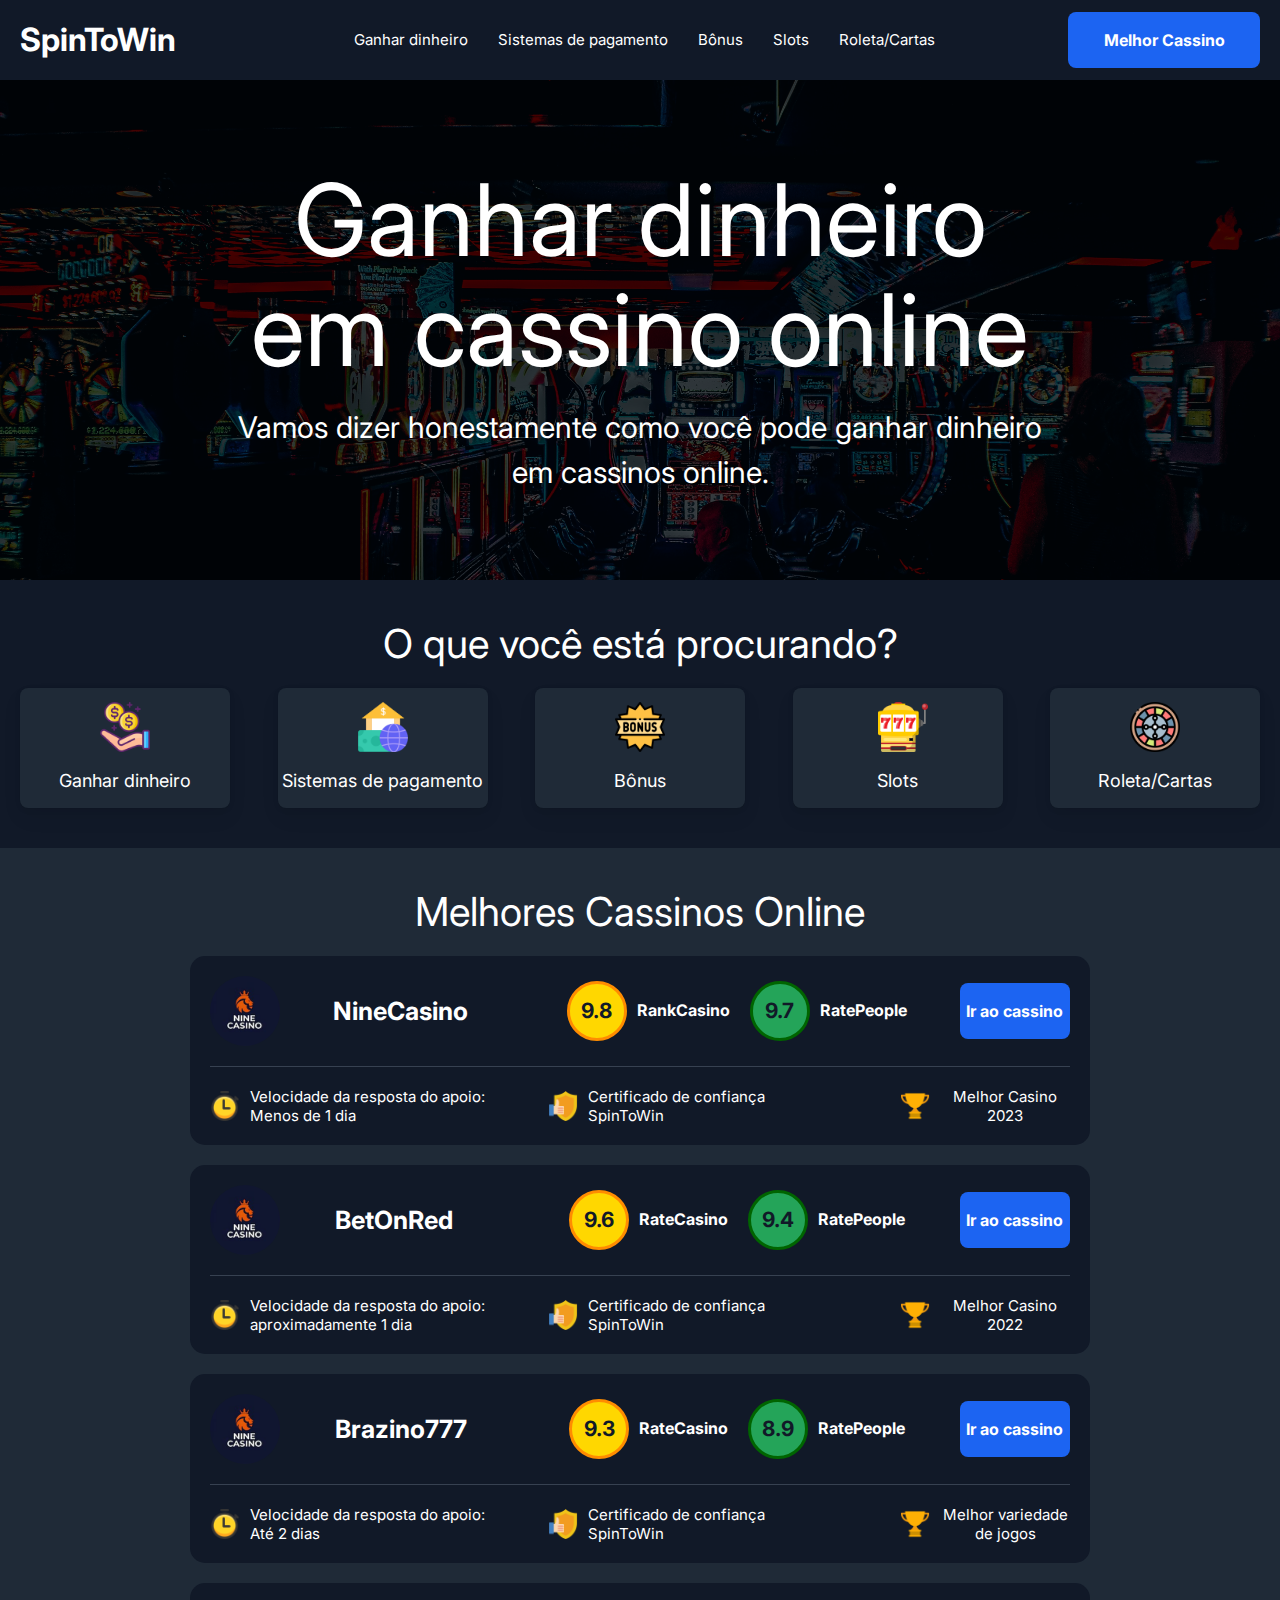
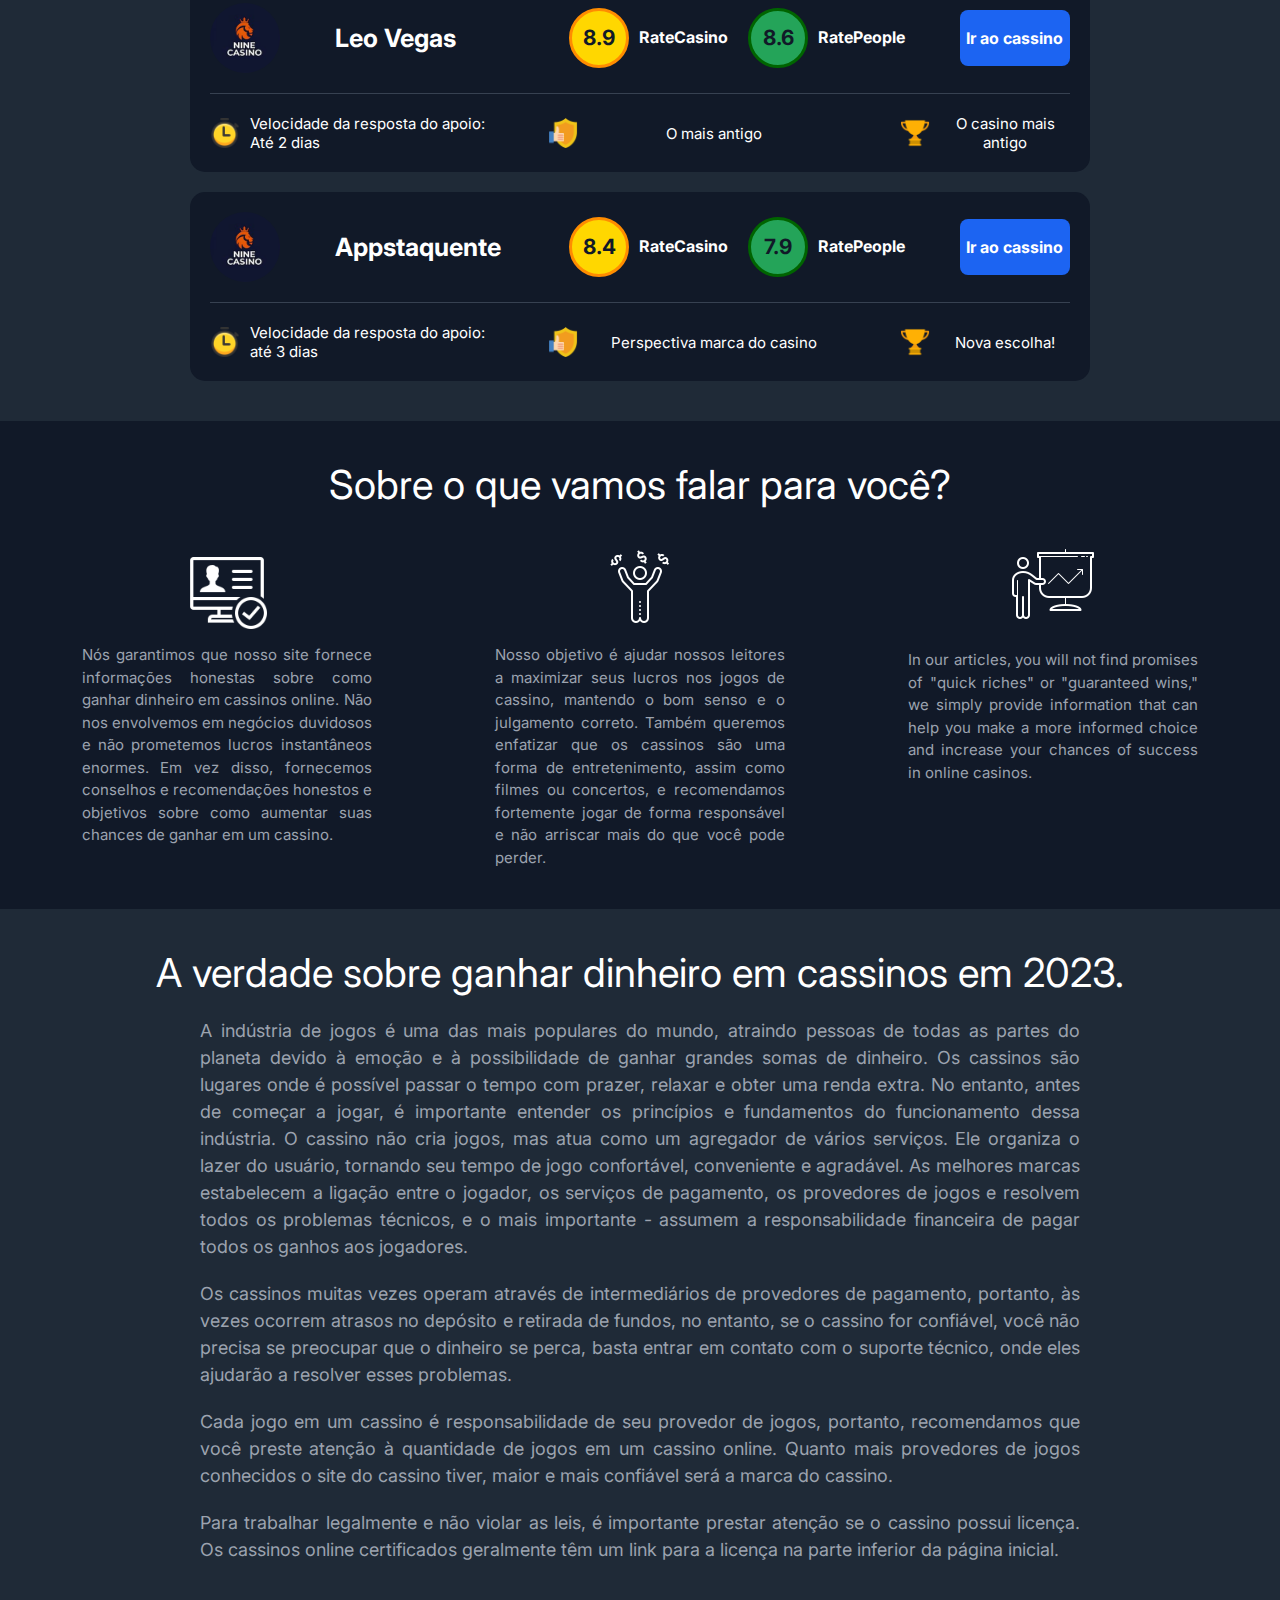
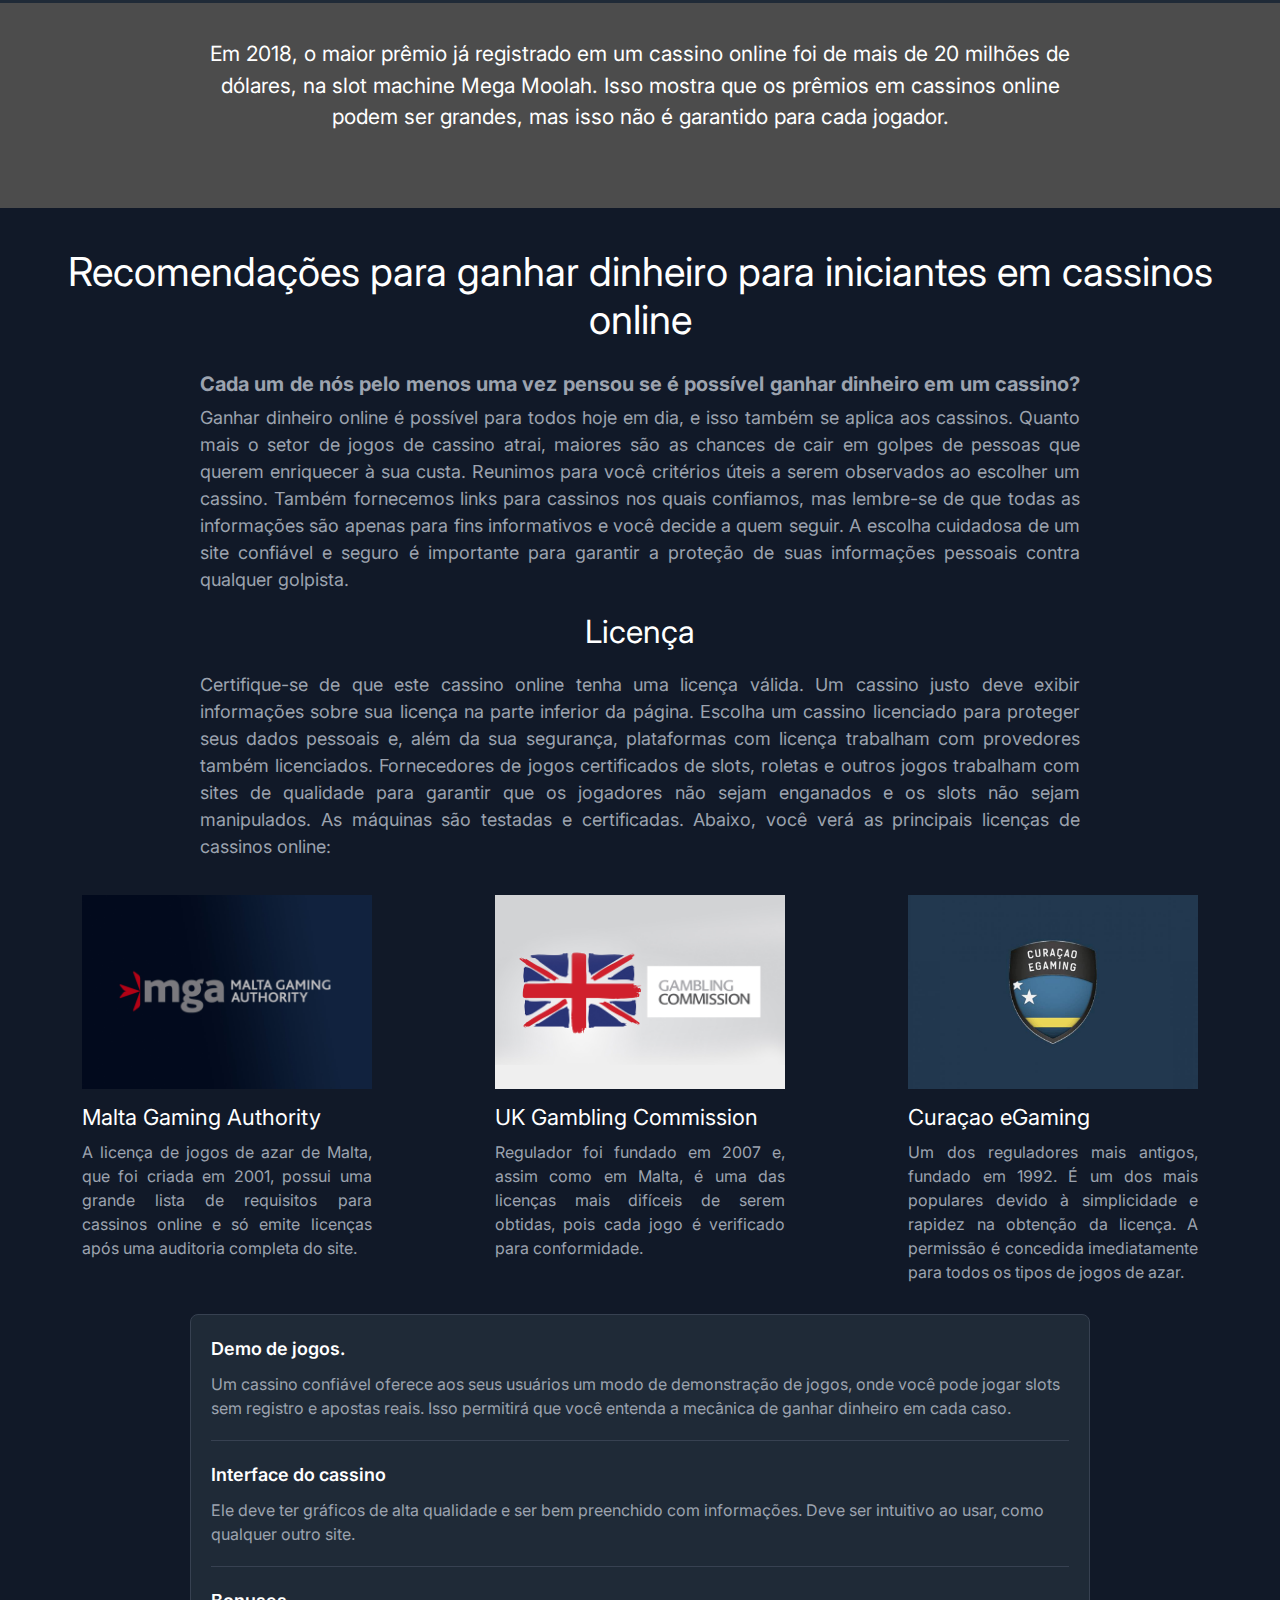
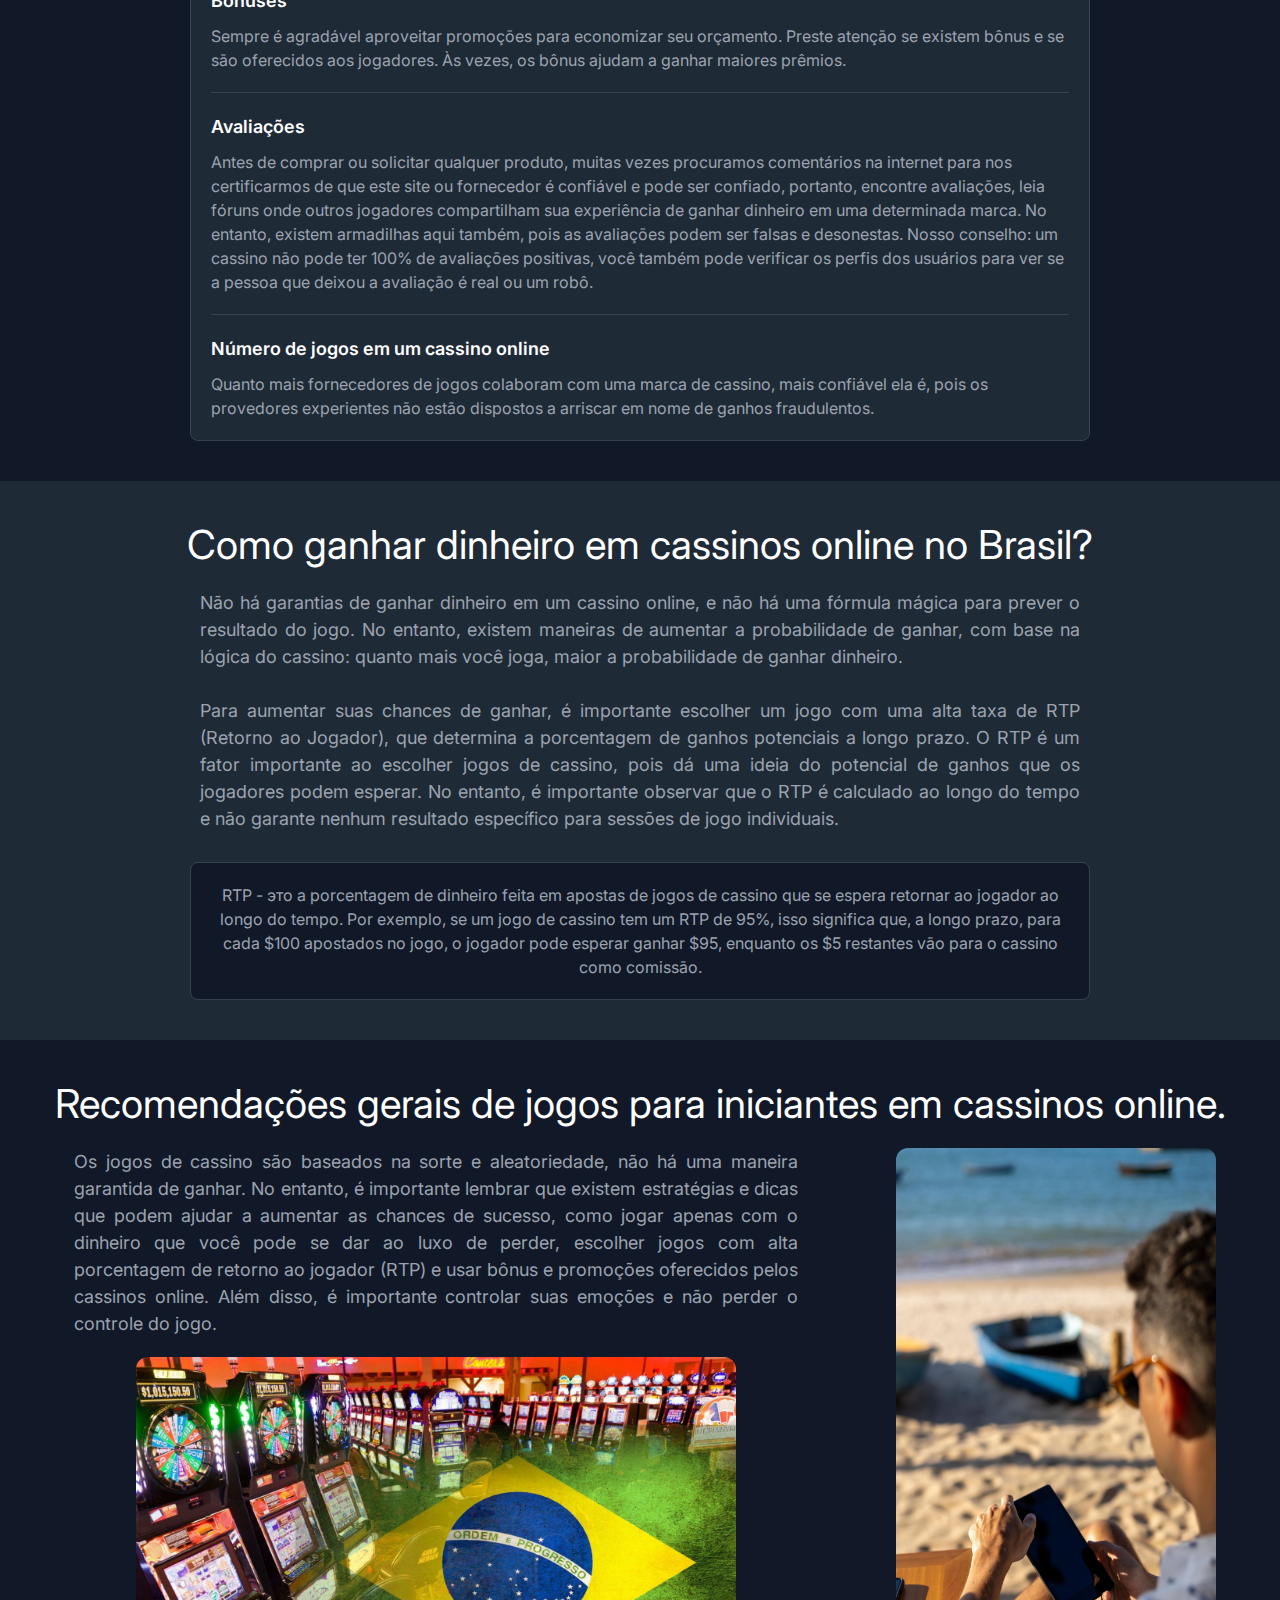
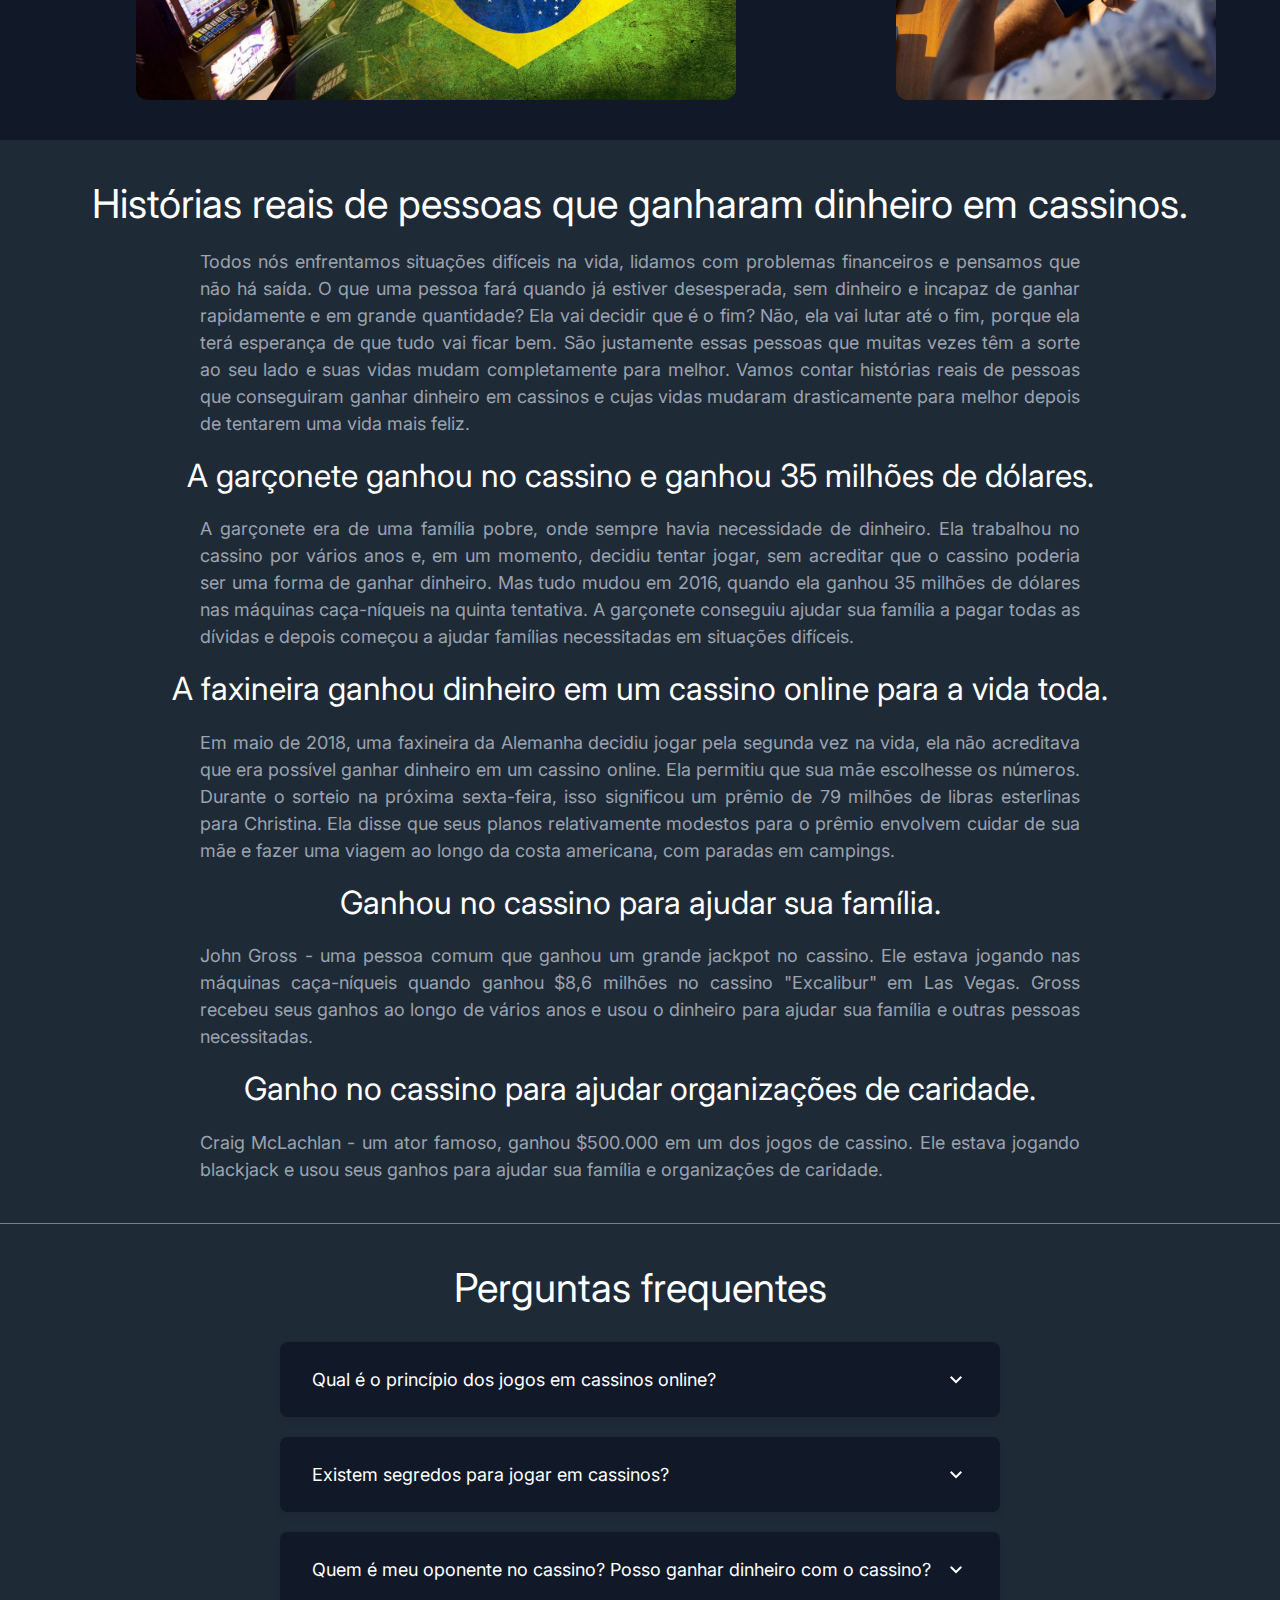
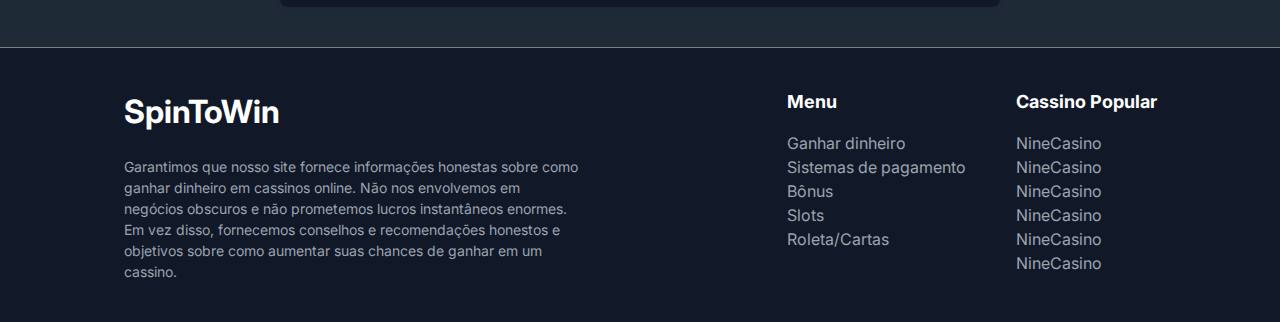
==== commit e3e2e6cf: "Контент топ брендов" ====
--- a/index.html
+++ b/index.html
@@ -8,23 +8,24 @@
     <meta name="description" content="Seremos capazes de responder a sua pergunta sobre como ganhar dinheiro jogando jogos online no Brasil em 2023. Aprenda como ganhar dinheiro no cassino conosco!"/>
     <meta name="keywords" content="jogos online para ganhar dinheiro de verdade,jogos de aposta para ganhar dinheiro,melhor jogo de aposta para ganhar dinheiro,aplicativo para ganhar dinheiro jogando,melhor jogo de casino para ganhar dinheiro"/>
     <link rel="icon" href="icon/favicon.png" type="image/png">
+    <link rel="stylesheet" href="css/animate.min.css">
     <link rel="stylesheet" href="css/style.min.css">
 </head>
 <body>
     <header class="header">
         <div class="container">
             <div class="header__wrapper">
-                <a href="index.html" class="logo">
+                <a href="index.html" class="logo animate__animated animate__jackInTheBox animate__delay-1s">
                     SpinToWin
                 </a>
-                <ul class="menu">
+                <ul class="menu animate__animated animate__fadeInDown animate__delay-1s">
                     <li class="menu__item"><a href="#aboutEarning">Ganhar dinheiro</a></li>
                     <li class="menu__item"><a href="payment.html">Sistemas de pagamento</a></li>
                     <li class="menu__item"><a href="bonus.html">Bônus</a></li>
                     <li class="menu__item"><a href="slots.html">Slots</a></li>
                     <li class="menu__item"><a href="roulette_cards.html">Roleta/Cartas</a></li>
                 </ul>
-                <a href="index.html#topCasino_link" class="btn btn_header">Melhor Cassino</a>
+                <a href="index.html#topCasino_link" class="btn btn_header animate__animated animate__fadeInDown animate__delay-1s">Melhor Cassino</a>
             </div>
         </div>
     </header>
@@ -32,8 +33,8 @@
         <div class="container">
             <div class="promo__wrapper">
                 <div class="promo__text">
-                    <h1 class="promo__title">Ganhar dinheiro <br> em cassino online</h1>
-                    <h2 class="promo__descr">Vamos dizer honestamente como você pode ganhar dinheiro <br> em cassinos online.</h2>
+                    <h1 class="promo__title animate__animated animate__fadeInDown animate__delay-1s">Ganhar dinheiro <br> em cassino online</h1>
+                    <h2 class="promo__descr animate__animated animate__fadeInUp animate__delay-1s">Vamos dizer honestamente como você pode ganhar dinheiro <br> em cassinos online.</h2>
                 </div>
             </div>
         </div>
@@ -41,33 +42,33 @@
     <section class="linksInPages">
         <div class="container">
             <div class="linksInPages__wrapper">
-                <h2 class="title">O que você está procurando?</h2>
+                <h2 class="title animate__animated animate__fadeInUp animate__delay-1s">O que você está procurando?</h2>
                 <div class="blockWithLinks">
-                    <a href="#aboutRtp" class="blockWithLinks__box">
+                    <a href="#aboutRtp" class="blockWithLinks__box animate__animated animate__fadeInUp animate__delay-1s">
                         <div class="blockWithLinks__icon">
                             <img src="icon/linksInPages/earning.png" alt="#">
                         </div>
                         <h3 class="blockWithLinks__title">Ganhar dinheiro</h3>
                     </a>
-                    <a href="payment.html" class="blockWithLinks__box">
+                    <a href="payment.html" class="blockWithLinks__box animate__animated animate__fadeInUp animate__delay-1s">
                         <div class="blockWithLinks__icon">
                             <img src="icon/linksInPages/banking.png" alt="#">
                         </div>
                         <h3 class="blockWithLinks__title">Sistemas de pagamento</h3>
                     </a>
-                    <a href="bonus.html" class="blockWithLinks__box">
+                    <a href="bonus.html" class="blockWithLinks__box animate__animated animate__fadeInUp animate__delay-1s">
                         <div class="blockWithLinks__icon">
                             <img src="icon/linksInPages/bonus.png" alt="#">
                         </div>
                         <h3 class="blockWithLinks__title">Bônus</h3>
                     </a>
-                    <a href="slots.html" class="blockWithLinks__box">
+                    <a href="slots.html" class="blockWithLinks__box animate__animated animate__fadeInUp animate__delay-1s">
                         <div class="blockWithLinks__icon">
                             <img src="icon/linksInPages/slot.png" alt="#" class="trans">
                         </div>
                         <h3 class="blockWithLinks__title">Slots</h3>
                     </a>
-                    <a href="roulette_cards.html" class="blockWithLinks__box">
+                    <a href="roulette_cards.html" class="blockWithLinks__box animate__animated animate__fadeInUp animate__delay-1s">
                         <div class="blockWithLinks__icon">
                             <img src="icon/linksInPages/roulette.png" alt="#">
                         </div>
@@ -83,60 +84,174 @@
                 <h2 class="title">Melhores Cassinos Online</h2>
                 <div class="topCasino" id="topCasino_link">
                     <div class="topCasino__box">
-                        <a href="#" class="logoCasino">
-                            <img src="img/nine-casino-logo-de.jpg" alt="#" class="logoCasino__img">
-                        </a>
-                        <a href="#" class="nameCasino">NineCasino</a>
-                        <div class="rateCasino">
-                            <img src="icon/free-png.ru-10.png" alt="#" class="rateCasino__img">
-                            <span>5</span>
-                        </div>
-                        <a href="#" class="btn btn_ref">
-                            Ir ao cassino</a>
+                        <div class="topCasino__box_wrapper">
+                            <a href="#" class="logoCasino">
+                                <img src="img/nine-casino-logo-de.jpg" alt="#" class="logoCasino__img">
+                            </a>
+                            <a href="#" class="nameCasino">NineCasino</a>
+                            <div class="rateCasinoWrapper">
+                                <div class="rateCasino">
+                                    <div class="rateCasino__count rateCasino__count_yellow">9.8</div>
+                                    <div class="rateCasino__text">RankCasino</div>
+                                </div>
+                                <div class="rateCasino">
+                                    <div class="rateCasino__count rateCasino__count_green">9.7</div>
+                                    <div class="rateCasino__text">RatePeople</div>
+                                </div>
+                            </div>
+                            <a href="#" class="btn btn_ref">Ir ao cassino</a>
+                        </div>
+                        <div class="grey-line"></div>
+                        <div class="topCasino__box_descr">
+                            <div class="responseTimer">
+                                <img src="img/main/responseTimer1.png" alt="" class="responseTimer__img">
+                                <p class="responseTimer__text">Velocidade da resposta do apoio:<br>Menos de 1 dia </p>
+                            </div>
+                            <div class="trust">
+                                <img src="img/main/trust1.png" alt="" class="trust__img">
+                                <p class="trust__text">Certificado de confiança SpinToWin</p>
+                            </div>
+                            <div class="reward">
+                                <img src="img/main/reward1.png" alt="" class="reward__img">
+                                <p class="reward__text">Melhor Casino 2023</p>
+                            </div>
+                        </div>
                     </div>
                     <div class="topCasino__box">
-                        <a href="#" class="logoCasino">
-                            <img src="img/nine-casino-logo-de.jpg" alt="#" class="logoCasino__img">
-                        </a>
-                        <a href="#" class="nameCasino">NineCasino</a>
-                        <div class="rateCasino">
-                            <img src="icon/free-png.ru-10.png" alt="#" class="rateCasino__img">
-                            <span>5</span>
-                        </div>
-                        <a href="#" class="btn btn_ref">Ir ao cassino</a>
+                        <div class="topCasino__box_wrapper">
+                            <a href="#" class="logoCasino">
+                                <img src="img/nine-casino-logo-de.jpg" alt="#" class="logoCasino__img">
+                            </a>
+                            <a href="#" class="nameCasino">BetOnRed</a>
+                            <div class="rateCasinoWrapper">
+                                <div class="rateCasino">
+                                    <div class="rateCasino__count rateCasino__count_yellow">9.6</div>
+                                    <div class="rateCasino__text">RateCasino</div>
+                                </div>
+                                <div class="rateCasino">
+                                    <div class="rateCasino__count rateCasino__count_green">9.4</div>
+                                    <div class="rateCasino__text">RatePeople</div>
+                                </div>
+                            </div>
+                            <a href="#" class="btn btn_ref">Ir ao cassino</a>
+                        </div>
+                        <div class="grey-line"></div>
+                        <div class="topCasino__box_descr">
+                            <div class="responseTimer">
+                                <img src="img/main/responseTimer1.png" alt="" class="responseTimer__img">
+                                <p class="responseTimer__text">Velocidade da resposta do apoio:<br>aproximadamente 1 dia </p>
+                            </div>
+                            <div class="trust">
+                                <img src="img/main/trust1.png" alt="" class="trust__img">
+                                <p class="trust__text">Certificado de confiança SpinToWin</p>
+                            </div>
+                            <div class="reward">
+                                <img src="img/main/reward1.png" alt="" class="reward__img">
+                                <p class="reward__text">Melhor Casino 2022</p>
+                            </div>
+                        </div>
                     </div>
                     <div class="topCasino__box">
-                        <a href="#" class="logoCasino">
-                            <img src="img/nine-casino-logo-de.jpg" alt="#" class="logoCasino__img">
-                        </a>
-                        <a href="#" class="nameCasino">NineCasino</a>
-                        <div class="rateCasino">
-                            <img src="icon/free-png.ru-10.png" alt="#" class="rateCasino__img">
-                            <span>5</span>
-                        </div>
-                        <a href="#" class="btn btn_ref">Ir ao cassino</a>
+                        <div class="topCasino__box_wrapper">
+                            <a href="#" class="logoCasino">
+                                <img src="img/nine-casino-logo-de.jpg" alt="#" class="logoCasino__img">
+                            </a>
+                            <a href="#" class="nameCasino">Brazino777</a>
+                            <div class="rateCasinoWrapper">
+                                <div class="rateCasino">
+                                    <div class="rateCasino__count rateCasino__count_yellow">9.3</div>
+                                    <div class="rateCasino__text">RateCasino</div>
+                                </div>
+                                <div class="rateCasino">
+                                    <div class="rateCasino__count rateCasino__count_green">8.9</div>
+                                    <div class="rateCasino__text">RatePeople</div>
+                                </div>
+                            </div>
+                            <a href="#" class="btn btn_ref">Ir ao cassino</a>
+                        </div>
+                        <div class="grey-line"></div>
+                        <div class="topCasino__box_descr">
+                            <div class="responseTimer">
+                                <img src="img/main/responseTimer1.png" alt="" class="responseTimer__img">
+                                <p class="responseTimer__text">Velocidade da resposta do apoio:<br>Até 2 dias</p>
+                            </div>
+                            <div class="trust">
+                                <img src="img/main/trust1.png" alt="" class="trust__img">
+                                <p class="trust__text">Certificado de confiança SpinToWin</p>
+                            </div>
+                            <div class="reward">
+                                <img src="img/main/reward1.png" alt="" class="reward__img">
+                                <p class="reward__text">Melhor variedade <br>de jogos</p>
+                            </div>
+                        </div>
                     </div>
                     <div class="topCasino__box">
-                        <a href="#" class="logoCasino">
-                            <img src="img/nine-casino-logo-de.jpg" alt="#" class="logoCasino__img">
-                        </a>
-                        <a href="#" class="nameCasino">NineCasino</a>
-                        <div class="rateCasino">
-                            <img src="icon/free-png.ru-10.png" alt="#" class="rateCasino__img">
-                            <span>5</span>
-                        </div>
-                        <a href="#" class="btn btn_ref">Ir ao cassino</a>
+                        <div class="topCasino__box_wrapper">
+                            <a href="#" class="logoCasino">
+                                <img src="img/nine-casino-logo-de.jpg" alt="#" class="logoCasino__img">
+                            </a>
+                            <a href="#" class="nameCasino">Leo Vegas</a>
+                            <div class="rateCasinoWrapper">
+                                <div class="rateCasino">
+                                    <div class="rateCasino__count rateCasino__count_yellow">8.9</div>
+                                    <div class="rateCasino__text">RateCasino</div>
+                                </div>
+                                <div class="rateCasino">
+                                    <div class="rateCasino__count rateCasino__count_green">8.6</div>
+                                    <div class="rateCasino__text">RatePeople</div>
+                                </div>
+                            </div>
+                            <a href="#" class="btn btn_ref">Ir ao cassino</a>
+                        </div>
+                        <div class="grey-line"></div>
+                        <div class="topCasino__box_descr">
+                            <div class="responseTimer">
+                                <img src="img/main/responseTimer1.png" alt="" class="responseTimer__img">
+                                <p class="responseTimer__text">Velocidade da resposta do apoio:<br>Até 2 dias</p>
+                            </div>
+                            <div class="trust">
+                                <img src="img/main/trust1.png" alt="" class="trust__img">
+                                <p class="trust__text">O mais antigo</p>
+                            </div>
+                            <div class="reward">
+                                <img src="img/main/reward1.png" alt="" class="reward__img">
+                                <p class="reward__text">O casino mais antigo</p>
+                            </div>
+                        </div>
                     </div>
                     <div class="topCasino__box">
-                        <a href="#" class="logoCasino">
-                            <img src="img/nine-casino-logo-de.jpg" alt="#" class="logoCasino__img">
-                        </a>
-                        <a href="#" class="nameCasino">NineCasino</a>
-                        <div class="rateCasino">
-                            <img src="icon/free-png.ru-10.png" alt="#" class="rateCasino__img">
-                            <span>5</span>
-                        </div>
-                        <a href="#" class="btn btn_ref">Ir ao cassino</a>
+                        <div class="topCasino__box_wrapper">
+                            <a href="#" class="logoCasino">
+                                <img src="img/nine-casino-logo-de.jpg" alt="#" class="logoCasino__img">
+                            </a>
+                            <a href="#" class="nameCasino">Appstaquente</a>
+                            <div class="rateCasinoWrapper">
+                                <div class="rateCasino">
+                                    <div class="rateCasino__count rateCasino__count_yellow">8.4</div>
+                                    <div class="rateCasino__text">RateCasino</div>
+                                </div>
+                                <div class="rateCasino">
+                                    <div class="rateCasino__count rateCasino__count_green">7.9</div>
+                                    <div class="rateCasino__text">RatePeople</div>
+                                </div>
+                            </div>
+                            <a href="#" class="btn btn_ref">Ir ao cassino</a>
+                        </div>
+                        <div class="grey-line"></div>
+                        <div class="topCasino__box_descr">
+                            <div class="responseTimer">
+                                <img src="img/main/responseTimer1.png" alt="" class="responseTimer__img">
+                                <p class="responseTimer__text">Velocidade da resposta do apoio:<br>até 3 dias</p>
+                            </div>
+                            <div class="trust">
+                                <img src="img/main/trust1.png" alt="" class="trust__img">
+                                <p class="trust__text">Perspectiva marca do casino</p>
+                            </div>
+                            <div class="reward">
+                                <img src="img/main/reward1.png" alt="" class="reward__img">
+                                <p class="reward__text">Nova escolha!</p>
+                            </div>
+                        </div>
                     </div>
                 </div>
             </div>
@@ -176,7 +291,7 @@
     <section class="aboutEarning" id="aboutEarning">
         <div class="container">
             <div class="aboutEarning__wrapper">
-                <h2 class="title">A verdade sobre ganhar dinheiro em cassinos em 2023.</h2>
+                 <h2 class="title">A verdade sobre ganhar dinheiro em cassinos em 2023.</h2>
                 <p class="text">A indústria de jogos é uma das mais populares do mundo, atraindo pessoas de todas as partes do planeta devido à emoção e à possibilidade de ganhar grandes somas de dinheiro. Os cassinos são lugares onde é possível passar o tempo com prazer, relaxar e obter uma renda extra. No entanto, antes de começar a jogar, é importante entender os princípios e fundamentos do funcionamento dessa indústria. O cassino não cria jogos, mas atua como um agregador de vários serviços. Ele organiza o lazer do usuário, tornando seu tempo de jogo confortável, conveniente e agradável. As melhores marcas estabelecem a ligação entre o jogador, os serviços de pagamento, os provedores de jogos e resolvem todos os problemas técnicos, e o mais importante - assumem a responsabilidade financeira de pagar todos os ganhos aos jogadores.</p>
                 <p class="text">Os cassinos muitas vezes operam através de intermediários de provedores de pagamento, portanto, às vezes ocorrem atrasos no depósito e retirada de fundos, no entanto, se o cassino for confiável, você não precisa se preocupar que o dinheiro se perca, basta entrar em contato com o suporte técnico, onde eles ajudarão a resolver esses problemas.</p>
                 <p class="text">Cada jogo em um cassino é responsabilidade de seu provedor de jogos, portanto, recomendamos que você preste atenção à quantidade de jogos em um cassino online. Quanto mais provedores de jogos conhecidos o site do cassino tiver, maior e mais confiável será a marca do cassino.</p>
--- a/css/style.min.css
+++ b/css/style.min.css
@@ -1 +1 @@
-@import url(https://fonts.googleapis.com/css2?family=Inter:wght@400;700;900&display=swap);*{padding:0;margin:0;border:none}*,::after,::before{box-sizing:border-box}a,a:link,a:visited{text-decoration:none}a:hover{text-decoration:none}aside,footer,header,main,nav,section{display:block}h1,h2,h3,h4,h5,h6,p{font-size:inherit;font-weight:inherit}ul,ul li{list-style:none}img{vertical-align:top}img,svg{max-width:100%;height:auto}address{font-style:normal}button,input,select,textarea{font-family:inherit;font-size:inherit;color:inherit;background-color:rgba(0,0,0,0)}input::-ms-clear{display:none}button,input[type=submit]{display:inline-block;box-shadow:none;background-color:rgba(0,0,0,0);background:0 0;cursor:pointer}button:active,button:focus,input:active,input:focus{outline:0}button::-moz-focus-inner{padding:0;border:0}label{cursor:pointer}legend{display:block}*{font-family:Inter,sans-serif}.container{padding:0 20px;max-width:1300px;margin:0 auto}.hiddenAnswer{display:none;margin-top:0;max-height:none;transition:.3s}.rotate{transform:rotate(-180deg)}.promo{background:url(../img/john-schnobrich-VnHzobjGra4-unsplash.jpg) center center/cover no-repeat;background-attachment:fixed;height:500px;position:relative;padding:0 25px}.promo__wrapper::after{content:"";display:block;position:absolute;top:0;left:0;z-index:2;width:100%;height:100%;background-color:rgba(0,0,0,.7)}.promo__text{position:absolute;z-index:3;top:0;left:0;width:100%;height:100%;display:flex;justify-content:center;align-items:center;flex-direction:column}.promo__title{font-style:normal;font-weight:400;font-size:100px;line-height:110%;color:#fff;text-align:center}.promo__descr{margin-top:20px;font-style:normal;font-weight:400;font-size:30px;line-height:150%;color:#fff;text-align:center}@media(min-width:576px)and (max-width:767px){.promo .promo{height:400px}.promo .promo__title{font-size:63px}.promo .promo__descr{font-size:23px}}@media(min-width:320px)and (max-width:575px){.promo .promo{height:400px}.promo .promo__title{font-size:50px}.promo .promo__descr{font-size:23px}}#selectedLink{background-color:#113454}#selectedLink .blockWithLinks__title{color:#fff}.header{position:relative;background:#111928}.header__wrapper{height:80px;display:flex;justify-content:space-between;align-items:center}.header .logo{width:200px;display:flex;align-items:center;font-style:normal;font-weight:700;font-size:32px;line-height:150%;color:#fff}.header .menu{display:flex;justify-content:space-between;align-items:center;margin:0 20px;gap:30px}.header .menu__item{font-style:normal;font-weight:400;font-size:15px;line-height:150%}.header .menu__item a{color:#fff}.header input{position:fixed;opacity:0}.header label{position:fixed;top:24px;right:40px;margin:0;padding:0;border:none;outline:0;background:0 0;cursor:pointer}.header label::before{position:fixed;z-index:1;top:0;left:0;right:0;bottom:0;background-color:rgba(10,38,57,.75);content:"";opacity:0;pointer-events:none;transition:opacity .5s cubic-bezier(.19,1,.22,1)}.header label .burger{position:fixed;top:24px;right:40px;z-index:3;width:2em;height:2em;margin:0;padding:0;transition:opacity .5s cubic-bezier(.19,1,.22,1)}.header label .burger .bar,.header label .burger::after,.header label .burger::before{position:absolute;left:0;display:block;width:100%;height:12%;background:#030303;content:"";transition:all .5s cubic-bezier(.19,1,.22,1)}.header label .burger .bar{top:44%}.header label .burger::before{top:0;transform-origin:top left}.header label .burger::after{bottom:0;transform-origin:bottom left}.header input:focus+label .burger,.header label:hover .burger{opacity:.75}.header nav{position:fixed;top:0;left:0;bottom:0;z-index:999;display:flex;flex-flow:column nowrap;justify-content:center;align-items:flex-start;transform:translate3d(0,0,0);transform:translateX(-100%);will-change:transform;transition:transform .5s cubic-bezier(.19,1,.22,1)}.header nav::before{position:absolute;top:0;bottom:0;left:0;z-index:-1;width:25em;background:#74696c;content:"";transform:skewX(15deg) translateX(-100%);transform-origin:bottom left;will-change:transform;transition:transform .5s cubic-bezier(.19,1,.22,1)}@media(min-width:40em){.header nav::before{width:40em}}.header nav a{margin:.5em 0;padding:.2em 2em;font-size:1em;color:#fff;text-decoration:none;font-weight:500;transform:translateX(-100%);transition:color .15s,transform .5s;transition-timing-function:cubic-bezier(.19,1,.22,1)}.header nav a:nth-child(1){transition-delay:0s,.1s}.header nav a:nth-child(2){transition-delay:0s,150ms}.header nav a:nth-child(3){transition-delay:0s,.2s}.header nav a:nth-child(4){transition-delay:0s,250ms}.header nav a:nth-child(5){transition-delay:0s,.3s}.header nav a:nth-child(6){transition-delay:0s,350ms}.header nav a:focus,.header nav a:hover{color:#000}.header .btn_burger{margin:.5em 2em}.header .promo{overflow:hidden}.header .promo .content{transform:translate3d(0,0,0);will-change:transform,filter;transition:all .5s cubic-bezier(.19,1,.22,1)}.header [id=navcheck]:checked+label::before{opacity:1;pointer-events:auto}.header [id=navcheck]:checked+label .burger::after,.header [id=navcheck]:checked+label .burger::before{width:141.42%}.header [id=navcheck]:checked+label .burger::before{transform:rotate(45deg) translateY(-50%)}.header [id=navcheck]:checked+label .burger::after{transform:rotate(-45deg) translateY(50%)}.header [id=navcheck]:checked+label .burger .bar{transform:scale(.1)}.header [id=navcheck]:checked~nav{transform:translateX(0)}.header [id=navcheck]:checked~nav::before{transform:skewX(15deg) translateX(0)}.header [id=navcheck]:checked~nav a{transform:translateX(0)}.header [id=navcheck]:checked~main .content{transform:translateX(3em);transform-origin:left center;filter:blur(2px)}.header .visuallyhidden{border:0;clip:rect(0 0 0 0);height:1px;margin:-1px;overflow:hidden;padding:0;position:absolute;width:1px}.header body{overflow-x:hidden;background:#444;color:#fff;font:1em/1.4 lato}.header main{background:#3498db;padding:5% 0}.header article{width:80%;margin:0 auto;font-size:1.3em}@media(min-width:60em){.header article{width:50%}}.header h1{font:2.5em/1.4 "roboto condensed";font-weight:700}@media(min-width:991px){.header .header__wrapper input{display:none}.header .header__wrapper label{display:none}.header .header__wrapper #menu{display:none}}@media(max-width:991px){.header input{position:fixed;opacity:0}.header label{position:fixed;top:24px;right:40px;margin:0;padding:0;border:none;outline:0;background:0 0;cursor:pointer}.header label::before{position:fixed;z-index:1;top:0;left:0;right:0;bottom:0;background-color:rgba(10,38,57,.75);content:"";opacity:0;pointer-events:none;transition:opacity .5s cubic-bezier(.19,1,.22,1)}.header label .burger{position:fixed;top:24px;right:40px;z-index:3;width:2em;height:2em;margin:0;padding:0;transition:opacity .5s cubic-bezier(.19,1,.22,1)}.header label .burger .bar,.header label .burger::after,.header label .burger::before{position:absolute;left:0;display:block;width:100%;height:12%;background:#030303;content:"";transition:all .5s cubic-bezier(.19,1,.22,1)}.header label .burger .bar{top:44%}.header label .burger::before{top:0;transform-origin:top left}.header label .burger::after{bottom:0;transform-origin:bottom left}.header input:focus+label .burger,.header label:hover .burger{opacity:.75}.header nav{position:fixed;top:0;left:0;bottom:0;z-index:999;display:flex;flex-flow:column nowrap;justify-content:center;align-items:flex-start;transform:translate3d(0,0,0);transform:translateX(-100%);will-change:transform;transition:transform .5s cubic-bezier(.19,1,.22,1)}.header nav::before{position:absolute;top:0;bottom:0;left:0;z-index:-1;width:25em;background:#74696c;content:"";transform:skewX(15deg) translateX(-100%);transform-origin:bottom left;will-change:transform;transition:transform .5s cubic-bezier(.19,1,.22,1)}}@media(max-width:991px)and (min-width:40em){.header nav::before{width:40em}}@media(max-width:991px){.header nav a{margin:.5em 0;padding:.2em 2em;font-size:1em;color:#fff;text-decoration:none;font-weight:500;transform:translateX(-100%);transition:color .15s,transform .5s;transition-timing-function:cubic-bezier(.19,1,.22,1)}.header nav a:nth-child(1){transition-delay:0s,.1s}.header nav a:nth-child(2){transition-delay:0s,150ms}.header nav a:nth-child(3){transition-delay:0s,.2s}.header nav a:nth-child(4){transition-delay:0s,250ms}.header nav a:nth-child(5){transition-delay:0s,.3s}.header nav a:nth-child(6){transition-delay:0s,350ms}.header nav a:focus,.header nav a:hover{color:#000}}@media(max-width:991px){.header .btn_burger{margin:.5em 2em}}@media(max-width:991px){.header .promo{overflow:hidden}.header .promo .content{transform:translate3d(0,0,0);will-change:transform,filter;transition:all .5s cubic-bezier(.19,1,.22,1)}}@media(max-width:991px){.header [id=navcheck]:checked+label::before{opacity:1;pointer-events:auto}.header [id=navcheck]:checked+label .burger::after,.header [id=navcheck]:checked+label .burger::before{width:141.42%}.header [id=navcheck]:checked+label .burger::before{transform:rotate(45deg) translateY(-50%)}.header [id=navcheck]:checked+label .burger::after{transform:rotate(-45deg) translateY(50%)}.header [id=navcheck]:checked+label .burger .bar{transform:scale(.1)}.header [id=navcheck]:checked~nav{transform:translateX(0)}.header [id=navcheck]:checked~nav::before{transform:skewX(15deg) translateX(0)}.header [id=navcheck]:checked~nav a{transform:translateX(0)}.header [id=navcheck]:checked~main .content{transform:translateX(3em);transform-origin:left center;filter:blur(2px)}}@media(max-width:991px){.header .visuallyhidden{border:0;clip:rect(0 0 0 0);height:1px;margin:-1px;overflow:hidden;padding:0;position:absolute;width:1px}}@media(max-width:991px){.header body{overflow-x:hidden;background:#444;color:#fff;font:1em/1.4 lato}}@media(max-width:991px){.header main{background:#3498db;padding:5% 0}}@media(max-width:991px){.header article{width:80%;margin:0 auto;font-size:1.3em}}@media(max-width:991px)and (min-width:60em){.header article{width:50%}}@media(max-width:991px){.header h1{font:2.5em/1.4 "roboto condensed";font-weight:700}}@media(max-width:991px){.header .btn_header,.header .menu{display:none}}.btn{display:flex;justify-content:center;align-items:center;width:192px;height:56px;background:#1c64f2;border-radius:8px;text-align:center;font-style:normal;font-weight:700;font-size:16px;line-height:150%;color:#fff;transition:all .3s}.btn:hover{background-color:#24a459}.btn_center{margin:0 auto;margin-top:15px;padding:5px}.footer{background-color:#111928;padding:40px 0;border-top:1.5px solid gray}.footer__wrapper{display:flex;justify-content:space-around}.footer__about{max-width:456px}.footer__about .logo{width:200px;display:flex;align-items:center;font-style:normal;font-weight:700;font-size:32px;line-height:150%;color:#fff}.footer__about .logo__text{margin-top:20px;font-style:normal;font-weight:400;font-size:14px;line-height:150%;color:#9ca3af}.footer__links{display:flex;justify-content:space-between}.footer__menu{max-width:184px;margin-right:50px}.footer__menu .menu__list{margin-top:16px}.footer__menu .menu__item{font-style:normal;font-weight:400;font-size:16px;line-height:150%;gap:12px}.footer__menu .menu__item a{color:#9ca3af}.footer__popularCasino{max-width:184px}.footer__popularCasino .casino__list{margin-top:16px}.footer__popularCasino .casino__item{font-style:normal;font-weight:400;font-size:16px;line-height:150%;gap:12px}.footer__popularCasino .casino__item a{color:#9ca3af}.footer__title{font-style:normal;font-weight:700;font-size:18px;line-height:150%;color:#fff}@media(min-width:768px)and (max-width:991px){.footer .footer__about{max-width:350px}}@media(min-width:320px)and (max-width:767px){.footer .footer__wrapper{flex-direction:column}.footer .footer__about{max-width:100%}.footer .footer__links{margin-top:20px;justify-content:start}}@media(max-width:991px){.promo{background-attachment:local}}.linksInPages{padding:40px 0;background-color:#111928}.linksInPages__wrapper .blockWithLinks{margin:0 auto;margin-top:20px;display:flex;justify-content:space-between;align-items:center}.linksInPages__wrapper .blockWithLinks__box{display:flex;flex-direction:column;justify-content:center;align-items:center;width:210px;height:120px;background:#1f2a37;box-shadow:0 10px 20px rgba(0,0,0,.06),0 2px 6px rgba(0,0,0,.06),0 0 1px rgba(0,0,0,.06);border-radius:8px;transition:all .3s}.linksInPages__wrapper .blockWithLinks__box:hover{background:#113454}.linksInPages__wrapper .blockWithLinks__box:hover .blockWithLinks__title{color:#fff}.linksInPages__wrapper .blockWithLinks__icon{width:50px}.linksInPages__wrapper .blockWithLinks__icon img{width:100%}.linksInPages__wrapper .blockWithLinks__icon .trans{transform:translateX(5px)}.linksInPages__wrapper .blockWithLinks__title{margin-top:15px;font-weight:400;font-size:18px;line-height:150%;text-align:center;color:#fff}.title{padding:0 10px;font-style:normal;font-weight:400;font-size:40px;line-height:120%;text-align:center;color:#fff}.title_h3{margin-top:40px;font-size:32px}.title_low{margin-top:20px;font-size:32px}.text{padding:0 10px;max-width:900px;margin:0 auto;margin-top:20px;font-style:normal;font-weight:400;font-size:18px;line-height:150%;text-align:justify;color:#9ca3af}.text span{font-size:20px;font-weight:700;line-height:200%}.img{display:block;margin:0 auto;margin-top:20px;max-width:600px}.img img{width:100%}.img_recommendations{border-radius:12px}.img_recommendations img{border-radius:12px}.img_payment{max-width:450px}.topCasino{margin:0 auto;max-width:900px;display:flex;flex-direction:column;justify-content:center;align-items:center}.topCasino__box{width:100%;height:90px;display:flex;justify-content:space-between;align-items:center;margin:0 auto;margin-top:20px;padding:20px;background:#111928;border-radius:15px}.topCasino__box .logoCasino{width:70px;border-radius:100%}.topCasino__box .logoCasino__img{width:100%;border-radius:100%}.topCasino__box .nameCasino{font-style:normal;font-weight:700;font-size:30px;line-height:120%;color:#fff}.topCasino__box .rateCasino{display:flex;align-items:center;justify-content:center;width:110px;position:relative}.topCasino__box .rateCasino span{position:absolute;font-style:normal;font-weight:700;font-size:26px;line-height:120%;color:#113454}.topCasino__box .rateCasino__img{width:60%}.topCasinoSection{padding:40px 0;background:#1f2a37}.about{padding:40px 0;background-color:#111928}.about .whyUs{margin-top:40px;display:flex;justify-content:space-around}.about .whyUs__block{display:flex;flex-direction:column;align-items:center;max-width:290px}.about .whyUs__img{width:80px}.about .whyUs__img img{width:100%}.about .whyUs__img_correct{margin-top:-15px;width:100px}.about .whyUs__text{width:100%;margin-top:15px;color:#9ca3af;text-align:justify;font-style:normal;font-weight:400;font-size:15px;line-height:150%}.aboutEarning{padding:40px 0;background-color:#1f2a37}.howChooseCasino{padding:40px 0;background-color:#111928}.howChooseCasino .licenses{display:flex;justify-content:space-around;margin-top:35px}.howChooseCasino .licenses__box{width:290px}.howChooseCasino .licenses__img{width:290px}.howChooseCasino .licenses__img img{width:100%}.howChooseCasino .licenses__title{margin-top:15px;font-style:normal;font-weight:400;font-size:22px;line-height:120%;color:#fff}.howChooseCasino .licenses__descr{margin-top:10px;font-style:normal;font-weight:400;font-size:16px;line-height:150%;color:#9ca3af;text-align:justify}.table{margin:0 auto;margin-top:30px;max-width:900px;background-color:#1f2a37;border:1px solid #374151;border-radius:8px;padding:20px}.table_roulette{background:#111928}.table_bonus{background-color:#111928}.table .tableContent__title{font-style:normal;font-weight:600;font-size:18px;line-height:150%;color:#fff}.table .tableContent__descr{margin-top:10px;font-style:normal;font-weight:400;font-size:16px;line-height:150%;color:#9ca3af}.table .tableContent__descr a{color:#f4f4f4}.table .grey-line{margin:20px 0;height:1px;background-color:#374151}.grey-line{margin:20px 0;height:1px;background-color:#374151}.aboutRtp{padding:40px 0;background:#1f2a37}.aboutRtp__table{margin:0 auto;margin-top:30px;max-width:900px;background-color:#111928;border:1px solid #374151;border-radius:8px;padding:20px;color:#9ca3af;text-align:center;font-style:normal;font-weight:400;font-size:16px;line-height:150%;color:#9ca3af}.selectedForLinks_bg{background:#113454}.selectedForLinks_color{color:#fff}.recommendations{padding:40px 0;background-color:#111928}.recommendations__wrapper{margin:0 auto;display:flex;justify-content:space-around}.recommendations__text{max-width:60%;margin:0 auto}.recommendations__img{width:320px;display:flex;justify-content:center}.recommendations__img img{border-radius:12px}.realPeople{padding:40px 0;background-color:#1f2a37}.faq{background:#1f2a37;padding:40px 0;border-top:1.5px solid gray}.faq__wrapper{margin:0 auto;margin-top:30px;display:flex;flex-direction:column;justify-content:center;width:900px;flex-wrap:wrap;gap:20px}.faq__wrapper .question{margin:0 auto;padding:24px 32px;width:80%;min-height:75px;background-color:#111928;box-shadow:0 4px 8px rgba(0,0,0,.06),0 0 1px rgba(0,0,0,.06);border-radius:8px}.faq__wrapper .question__wrapper{display:flex;justify-content:space-between;align-items:center}.faq__wrapper .question__title{font-style:normal;font-weight:400;font-size:18px;line-height:150%;color:#fff}.faq__wrapper .question__icon{cursor:pointer}.faq__wrapper .question__text{margin-top:20px;font-size:15px;width:90%;color:#9ca3af}.fact{background:url(../img/john-schnobrich-VnHzobjGra4-unsplash.jpg) center center/cover no-repeat;background-attachment:fixed;height:205px;position:relative}@media(max-width:991px){.fact{background-attachment:local}}.fact__wrapper::after{content:"";display:block;position:absolute;top:0;left:0;z-index:2;width:100%;height:100%;background-color:rgba(0,0,0,.7)}.fact__text{position:absolute;height:100%;width:100%;top:0;left:50%;transform:translate(-50%);padding:35px 10px;max-width:900px;text-align:center;font-weight:400;font-size:21px;line-height:150%;z-index:3;color:#fff}@media(min-width:992px)and (max-width:1199px){.linksInPages .blockWithLinks__box{width:180px}}@media(min-width:768px)and (max-width:991px){.linksInPages .blockWithLinks__box{width:143px}.about .whyUs__block{max-width:200px}.about .whyUs__text{font-size:13px}.howChooseCasino .licenses__box{width:210px}.howChooseCasino .licenses__img{width:210px}.howChooseCasino .licenses__title{font-size:17px}.howChooseCasino .licenses__descr{font-size:13px}.recommendations__img{display:none}.recommendations__text{max-width:100%}.faq__wrapper{width:100%;justify-content:center}.faq__wrapper .question{width:80%}}@media(min-width:576px)and (max-width:767px){.topCasino__box .logoCasino{width:70px}.topCasino__box .nameCasino{font-size:25px}.topCasino__box .rateCasino{width:90px}.topCasino__box .rateCasino span{font-size:20px}.topCasino__box .btn_ref{width:130px;height:50px}.linksInPages .blockWithLinks{flex-direction:column;justify-content:center;align-items:center}.linksInPages .blockWithLinks__box{margin-bottom:10px;width:50%}.about .whyUs{margin-top:0;flex-direction:column;justify-content:center;align-items:center}.about .whyUs__block{margin-top:30px;max-width:90%}.about .whyUs__text{font-size:13px}.fact__text{font-size:17px}.howChooseCasino .licenses{flex-direction:column;margin-top:0}.howChooseCasino .licenses__box{width:90%;margin:0 auto;margin-top:35px;justify-content:center}.howChooseCasino .licenses__img{display:block;margin:0 auto;width:90%}.howChooseCasino .licenses__title{font-size:23px}.howChooseCasino .licenses__descr{font-size:17px}.recommendations__img{display:none}.recommendations__text{max-width:100%}.faq__wrapper{flex-direction:column;width:100%;justify-content:center}.faq__wrapper .question{margin:0 auto;width:80%}}@media(min-width:320px)and (max-width:575px){.topCasino__box{flex-direction:column;gap:10px;height:280px}.title{font-size:30px}.text{font-size:14px}.linksInPages .blockWithLinks{flex-direction:column;justify-content:center;align-items:center}.linksInPages .blockWithLinks__box{margin-bottom:10px;width:100%}.about .whyUs{margin-top:0;flex-direction:column;justify-content:center;align-items:center}.about .whyUs__block{margin-top:30px;max-width:90%}.about .whyUs__text{font-size:13px}.fact__text{font-size:14px}.howChooseCasino .licenses{flex-direction:column;margin-top:0}.howChooseCasino .licenses__box{width:90%;margin:0 auto;margin-top:35px;justify-content:center}.howChooseCasino .licenses__img{display:block;margin:0 auto;width:90%}.howChooseCasino .licenses__title{font-size:17px}.howChooseCasino .licenses__descr{font-size:13px}.recommendations__img{display:none}.recommendations__text{max-width:100%}.faq__wrapper{flex-direction:column;width:100%;justify-content:center}.faq__wrapper .question{margin:0 auto;width:100%;padding:16px 20px;min-height:60px}.faq__wrapper .question__text{transition:all .3s;font-size:15px}}.slotsPromo{background:url(../img/slots_bg.jpg) center center/cover no-repeat;background-attachment:fixed;padding:0 20px}@media(max-width:991px){.slotsPromo{background-attachment:local}}.topSlotsBrazil{padding:40px 0;background-color:#1f2a37}.topSlotsBrazil__wrapper{display:flex;justify-content:space-around;flex-wrap:wrap;padding:20px 0;gap:30px}.cardSlot{position:relative;width:290px;height:390px;background-color:#111928;box-shadow:0 10px 20px rgba(0,0,0,.06),0 2px 6px rgba(0,0,0,.06),0 0 1px rgba(0,0,0,.06);border-radius:8px;gap:30px}.cardSlot__img{width:100%;border-radius:8px}.cardSlot__img img{width:100%;max-height:218px;border-radius:8px 8px 0 0}.cardSlot__title{margin-top:7px;font-style:normal;font-weight:700;font-size:18px;line-height:150%;text-align:center;color:#fff}.cardSlot__descr{margin-top:6px;font-style:normal;font-weight:400;font-size:14px;line-height:150%;text-align:center;color:#9ca3af}.cardSlot__btn{display:flex;justify-content:center;align-items:center;margin:0 auto;margin-top:10px;width:138px;height:53px;background:#1c64f2;border-radius:8px;text-align:center;font-style:normal;font-weight:700;font-size:20px;line-height:150%;color:#fff;transition:all .3s}.cardSlot__btn:hover{background-color:#2ecc71}.cardSlot__moreInfo{display:block;margin-top:16px;font-style:normal;font-weight:400;font-size:14px;line-height:150%;text-align:center;color:#fff}.cardSlot__textAbout{padding:15px 10px;font-style:normal;font-weight:400;font-size:18px;line-height:150%;color:#fff}.cardSlot__back{position:absolute;bottom:16px;left:50%;transform:translateX(-50%);font-style:normal;font-weight:400;font-size:14px;line-height:150%;text-align:center;color:#707487}.rulesSlots{padding:40px 0;background-color:#111928}.tableHTML{padding:40px 0 20px;background-color:#1f2a37}.tableHTML__title{color:#fff;text-align:center;font-style:normal;font-weight:600;font-size:18px;line-height:150%;color:#fff}.tableHTML__title th{max-width:220px;height:30px;padding:7px}.tableHTML__text{padding:0 5px;height:60px;font-style:normal;font-weight:400;font-size:14px;line-height:150%;color:#9ca3af;text-align:center}.greyRowtable{background-color:#111928}@media(min-width:576px)and (max-width:767px){.cardSlot__textAbout{font-size:15px}.tableHTML{display:none}}@media(min-width:320px)and (max-width:575px){.cardSlot__textAbout{font-size:15px}.tableHTML{display:none}}.paymentPromo{background:url(../img/payment_bg.jpg) center center/cover no-repeat;background-attachment:fixed}@media(max-width:991px){.paymentPromo{background-attachment:local}}.aboutPayment{padding:40px 0;background:#1f2a37}.aboutPayment__warning{margin:0 auto;margin-top:30px;max-width:900px;background-color:#111928;border:1px solid #374151;border-radius:8px;padding:20px;color:#9ca3af;text-align:center;font-style:normal;font-weight:400;font-size:16px;line-height:150%;color:#9ca3af}.bonusPromo{background:url(../img/bonus_bg.jpg) center center/cover no-repeat;background-attachment:fixed}@media(max-width:991px){.bonusPromo{background-attachment:local}}.bonus{padding:40px 0;background-color:#1f2a37}.roulettePromo{background:url(../img/roulette_bg.jpg) center center/cover no-repeat;background-attachment:fixed}@media(max-width:991px){.roulettePromo{background-attachment:local}}.rulesRouletteCards{padding:40px 0;background-color:#1f2a37}.typeRoulette{padding:40px 0}.displayNone{display:none}.bgDark{background-color:#111928}.bgLight{background-color:#1f2a37}+@import url(https://fonts.googleapis.com/css2?family=Inter:wght@400;700;900&display=swap);*{padding:0;margin:0;border:none}*,::after,::before{box-sizing:border-box}a,a:link,a:visited{text-decoration:none}a:hover{text-decoration:none}aside,footer,header,main,nav,section{display:block}h1,h2,h3,h4,h5,h6,p{font-size:inherit;font-weight:inherit}ul,ul li{list-style:none}img{vertical-align:top}img,svg{max-width:100%;height:auto}address{font-style:normal}button,input,select,textarea{font-family:inherit;font-size:inherit;color:inherit;background-color:rgba(0,0,0,0)}input::-ms-clear{display:none}button,input[type=submit]{display:inline-block;box-shadow:none;background-color:rgba(0,0,0,0);background:0 0;cursor:pointer}button:active,button:focus,input:active,input:focus{outline:0}button::-moz-focus-inner{padding:0;border:0}label{cursor:pointer}legend{display:block}*{font-family:Inter,sans-serif}.container{padding:0 20px;max-width:1300px;margin:0 auto}.hiddenAnswer{display:none;margin-top:0;max-height:none;transition:.3s}.rotate{transform:rotate(-180deg)}.promo{background:url(../img/john-schnobrich-VnHzobjGra4-unsplash.jpg) center center/cover no-repeat;background-attachment:fixed;height:500px;position:relative;padding:0 25px}.promo__wrapper::after{content:"";display:block;position:absolute;top:0;left:0;z-index:2;width:100%;height:100%;background-color:rgba(0,0,0,.7)}.promo__text{position:absolute;z-index:3;top:0;left:0;width:100%;height:100%;display:flex;justify-content:center;align-items:center;flex-direction:column}.promo__title{font-style:normal;font-weight:400;font-size:100px;line-height:110%;color:#fff;text-align:center}.promo__descr{margin:20px 30px 0;font-style:normal;font-weight:400;font-size:30px;line-height:150%;color:#fff;text-align:center}@media(min-width:576px)and (max-width:767px){.promo .promo{height:400px}.promo .promo__title{font-size:63px}.promo .promo__descr{font-size:18px}}@media(min-width:320px)and (max-width:575px){.promo .promo{height:400px}.promo .promo__title{font-size:50px}.promo .promo__descr{font-size:16px}}#selectedLink{background-color:#113454}#selectedLink .blockWithLinks__title{color:#fff}.header{position:relative;background:#111928}.header__wrapper{height:80px;display:flex;justify-content:space-between;align-items:center}.header .logo{width:200px;display:flex;align-items:center;font-style:normal;font-weight:700;font-size:32px;line-height:150%;color:#fff}.header .menu{display:flex;justify-content:space-between;align-items:center;margin:0 20px;gap:30px}.header .menu__item{font-style:normal;font-weight:400;font-size:15px;line-height:150%}.header .menu__item a{color:#fff}.header input{position:fixed;opacity:0}.header label{position:fixed;top:24px;right:40px;margin:0;padding:0;border:none;outline:0;background:0 0;cursor:pointer}.header label::before{position:fixed;z-index:1;top:0;left:0;right:0;bottom:0;background-color:rgba(10,38,57,.75);content:"";opacity:0;pointer-events:none;transition:opacity .5s cubic-bezier(.19,1,.22,1)}.header label .burger{position:fixed;top:24px;right:40px;z-index:3;width:2em;height:2em;margin:0;padding:0;transition:opacity .5s cubic-bezier(.19,1,.22,1)}.header label .burger .bar,.header label .burger::after,.header label .burger::before{position:absolute;left:0;display:block;width:100%;height:12%;background:#030303;content:"";transition:all .5s cubic-bezier(.19,1,.22,1)}.header label .burger .bar{top:44%}.header label .burger::before{top:0;transform-origin:top left}.header label .burger::after{bottom:0;transform-origin:bottom left}.header input:focus+label .burger,.header label:hover .burger{opacity:.75}.header nav{position:fixed;top:0;left:0;bottom:0;z-index:999;display:flex;flex-flow:column nowrap;justify-content:center;align-items:flex-start;transform:translate3d(0,0,0);transform:translateX(-100%);will-change:transform;transition:transform .5s cubic-bezier(.19,1,.22,1)}.header nav::before{position:absolute;top:0;bottom:0;left:0;z-index:-1;width:25em;background:#74696c;content:"";transform:skewX(15deg) translateX(-100%);transform-origin:bottom left;will-change:transform;transition:transform .5s cubic-bezier(.19,1,.22,1)}@media(min-width:40em){.header nav::before{width:40em}}.header nav a{margin:.5em 0;padding:.2em 2em;font-size:1em;color:#fff;text-decoration:none;font-weight:500;transform:translateX(-100%);transition:color .15s,transform .5s;transition-timing-function:cubic-bezier(.19,1,.22,1)}.header nav a:nth-child(1){transition-delay:0s,.1s}.header nav a:nth-child(2){transition-delay:0s,150ms}.header nav a:nth-child(3){transition-delay:0s,.2s}.header nav a:nth-child(4){transition-delay:0s,250ms}.header nav a:nth-child(5){transition-delay:0s,.3s}.header nav a:nth-child(6){transition-delay:0s,350ms}.header nav a:focus,.header nav a:hover{color:#000}.header .btn_burger{margin:.5em 2em}.header .promo{overflow:hidden}.header .promo .content{transform:translate3d(0,0,0);will-change:transform,filter;transition:all .5s cubic-bezier(.19,1,.22,1)}.header [id=navcheck]:checked+label::before{opacity:1;pointer-events:auto}.header [id=navcheck]:checked+label .burger::after,.header [id=navcheck]:checked+label .burger::before{width:141.42%}.header [id=navcheck]:checked+label .burger::before{transform:rotate(45deg) translateY(-50%)}.header [id=navcheck]:checked+label .burger::after{transform:rotate(-45deg) translateY(50%)}.header [id=navcheck]:checked+label .burger .bar{transform:scale(.1)}.header [id=navcheck]:checked~nav{transform:translateX(0)}.header [id=navcheck]:checked~nav::before{transform:skewX(15deg) translateX(0)}.header [id=navcheck]:checked~nav a{transform:translateX(0)}.header [id=navcheck]:checked~main .content{transform:translateX(3em);transform-origin:left center;filter:blur(2px)}.header .visuallyhidden{border:0;clip:rect(0 0 0 0);height:1px;margin:-1px;overflow:hidden;padding:0;position:absolute;width:1px}.header body{overflow-x:hidden;background:#444;color:#fff;font:1em/1.4 lato}.header main{background:#3498db;padding:5% 0}.header article{width:80%;margin:0 auto;font-size:1.3em}@media(min-width:60em){.header article{width:50%}}.header h1{font:2.5em/1.4 "roboto condensed";font-weight:700}@media(min-width:991px){.header .header__wrapper input{display:none}.header .header__wrapper label{display:none}.header .header__wrapper #menu{display:none}}@media(max-width:991px){.header input{position:fixed;opacity:0}.header label{position:fixed;top:24px;right:40px;margin:0;padding:0;border:none;outline:0;background:0 0;cursor:pointer}.header label::before{position:fixed;z-index:1;top:0;left:0;right:0;bottom:0;background-color:rgba(10,38,57,.75);content:"";opacity:0;pointer-events:none;transition:opacity .5s cubic-bezier(.19,1,.22,1)}.header label .burger{position:fixed;top:24px;right:40px;z-index:3;width:2em;height:2em;margin:0;padding:0;transition:opacity .5s cubic-bezier(.19,1,.22,1)}.header label .burger .bar,.header label .burger::after,.header label .burger::before{position:absolute;left:0;display:block;width:100%;height:12%;background:#030303;content:"";transition:all .5s cubic-bezier(.19,1,.22,1)}.header label .burger .bar{top:44%}.header label .burger::before{top:0;transform-origin:top left}.header label .burger::after{bottom:0;transform-origin:bottom left}.header input:focus+label .burger,.header label:hover .burger{opacity:.75}.header nav{position:fixed;top:0;left:0;bottom:0;z-index:999;display:flex;flex-flow:column nowrap;justify-content:center;align-items:flex-start;transform:translate3d(0,0,0);transform:translateX(-100%);will-change:transform;transition:transform .5s cubic-bezier(.19,1,.22,1)}.header nav::before{position:absolute;top:0;bottom:0;left:0;z-index:-1;width:25em;background:#74696c;content:"";transform:skewX(15deg) translateX(-100%);transform-origin:bottom left;will-change:transform;transition:transform .5s cubic-bezier(.19,1,.22,1)}}@media(max-width:991px)and (min-width:40em){.header nav::before{width:40em}}@media(max-width:991px){.header nav a{margin:.5em 0;padding:.2em 2em;font-size:1em;color:#fff;text-decoration:none;font-weight:500;transform:translateX(-100%);transition:color .15s,transform .5s;transition-timing-function:cubic-bezier(.19,1,.22,1)}.header nav a:nth-child(1){transition-delay:0s,.1s}.header nav a:nth-child(2){transition-delay:0s,150ms}.header nav a:nth-child(3){transition-delay:0s,.2s}.header nav a:nth-child(4){transition-delay:0s,250ms}.header nav a:nth-child(5){transition-delay:0s,.3s}.header nav a:nth-child(6){transition-delay:0s,350ms}.header nav a:focus,.header nav a:hover{color:#000}}@media(max-width:991px){.header .btn_burger{margin:.5em 2em}}@media(max-width:991px){.header .promo{overflow:hidden}.header .promo .content{transform:translate3d(0,0,0);will-change:transform,filter;transition:all .5s cubic-bezier(.19,1,.22,1)}}@media(max-width:991px){.header [id=navcheck]:checked+label::before{opacity:1;pointer-events:auto}.header [id=navcheck]:checked+label .burger::after,.header [id=navcheck]:checked+label .burger::before{width:141.42%}.header [id=navcheck]:checked+label .burger::before{transform:rotate(45deg) translateY(-50%)}.header [id=navcheck]:checked+label .burger::after{transform:rotate(-45deg) translateY(50%)}.header [id=navcheck]:checked+label .burger .bar{transform:scale(.1)}.header [id=navcheck]:checked~nav{transform:translateX(0)}.header [id=navcheck]:checked~nav::before{transform:skewX(15deg) translateX(0)}.header [id=navcheck]:checked~nav a{transform:translateX(0)}.header [id=navcheck]:checked~main .content{transform:translateX(3em);transform-origin:left center;filter:blur(2px)}}@media(max-width:991px){.header .visuallyhidden{border:0;clip:rect(0 0 0 0);height:1px;margin:-1px;overflow:hidden;padding:0;position:absolute;width:1px}}@media(max-width:991px){.header body{overflow-x:hidden;background:#444;color:#fff;font:1em/1.4 lato}}@media(max-width:991px){.header main{background:#3498db;padding:5% 0}}@media(max-width:991px){.header article{width:80%;margin:0 auto;font-size:1.3em}}@media(max-width:991px)and (min-width:60em){.header article{width:50%}}@media(max-width:991px){.header h1{font:2.5em/1.4 "roboto condensed";font-weight:700}}@media(max-width:991px){.header .btn_header,.header .menu{display:none}}.btn{display:flex;justify-content:center;align-items:center;width:192px;height:56px;background:#1c64f2;border-radius:8px;text-align:center;font-style:normal;font-weight:700;font-size:16px;line-height:150%;color:#fff;transition:all .3s}.btn:hover{background-color:#24a459}.btn_center{margin:0 auto;margin-top:15px;padding:5px}.btn_ref{width:110px}.footer{background-color:#111928;padding:40px 0;border-top:1.5px solid gray}.footer__wrapper{display:flex;justify-content:space-around}.footer__about{max-width:456px}.footer__about .logo{width:200px;display:flex;align-items:center;font-style:normal;font-weight:700;font-size:32px;line-height:150%;color:#fff}.footer__about .logo__text{margin-top:20px;font-style:normal;font-weight:400;font-size:14px;line-height:150%;color:#9ca3af}.footer__links{display:flex;justify-content:space-between}.footer__menu{max-width:184px;margin-right:50px}.footer__menu .menu__list{margin-top:16px}.footer__menu .menu__item{font-style:normal;font-weight:400;font-size:16px;line-height:150%;gap:12px}.footer__menu .menu__item a{color:#9ca3af}.footer__popularCasino{max-width:184px}.footer__popularCasino .casino__list{margin-top:16px}.footer__popularCasino .casino__item{font-style:normal;font-weight:400;font-size:16px;line-height:150%;gap:12px}.footer__popularCasino .casino__item a{color:#9ca3af}.footer__title{font-style:normal;font-weight:700;font-size:18px;line-height:150%;color:#fff}@media(min-width:768px)and (max-width:991px){.footer .footer__about{max-width:350px}}@media(min-width:320px)and (max-width:767px){.footer .footer__wrapper{flex-direction:column}.footer .footer__about{max-width:100%}.footer .footer__links{margin-top:20px;justify-content:start}}@media(max-width:991px){.promo{background-attachment:local}}.linksInPages{padding:40px 0;background-color:#111928}.linksInPages__wrapper .blockWithLinks{margin:0 auto;margin-top:20px;display:flex;justify-content:space-between;align-items:center}.linksInPages__wrapper .blockWithLinks__box{display:flex;flex-direction:column;justify-content:center;align-items:center;width:210px;height:120px;background:#1f2a37;box-shadow:0 10px 20px rgba(0,0,0,.06),0 2px 6px rgba(0,0,0,.06),0 0 1px rgba(0,0,0,.06);border-radius:8px;transition:all .3s}.linksInPages__wrapper .blockWithLinks__box:hover{background:#113454}.linksInPages__wrapper .blockWithLinks__box:hover .blockWithLinks__title{color:#fff}.linksInPages__wrapper .blockWithLinks__icon{width:50px}.linksInPages__wrapper .blockWithLinks__icon img{width:100%}.linksInPages__wrapper .blockWithLinks__icon .trans{transform:translateX(5px)}.linksInPages__wrapper .blockWithLinks__title{margin-top:15px;font-weight:400;font-size:18px;line-height:150%;text-align:center;color:#fff}.title{padding:0 10px;font-style:normal;font-weight:400;font-size:40px;line-height:120%;text-align:center;color:#fff}.title_h3{margin-top:40px;font-size:32px}.title_low{margin-top:20px;font-size:32px}.text{padding:0 10px;max-width:900px;margin:0 auto;margin-top:20px;font-style:normal;font-weight:400;font-size:18px;line-height:150%;text-align:justify;color:#9ca3af}.text span{font-size:20px;font-weight:700;line-height:200%}.img{display:block;margin:0 auto;margin-top:20px;max-width:600px}.img img{width:100%}.img_recommendations{border-radius:12px}.img_recommendations img{border-radius:12px}.img_payment{max-width:450px}.topCasino{margin:0 auto;max-width:900px;display:flex;flex-direction:column;justify-content:center;align-items:center}.topCasino__box{width:100%;margin:0 auto;margin-top:20px;padding:20px;background:#111928;border-radius:15px}.topCasino__box_wrapper{display:flex;justify-content:space-between;align-items:center}.topCasino__box_descr{display:flex;justify-content:space-between;gap:10px}.topCasino__box_descr .responseTimer{display:flex;align-items:center;gap:10px;width:278px}.topCasino__box_descr .responseTimer__img{width:30px;height:30px}.topCasino__box_descr .responseTimer__text{color:#fff;font-size:15px}.topCasino__box_descr .trust{display:flex;align-items:center;gap:10px;width:293px}.topCasino__box_descr .trust__img{width:30px;height:30px}.topCasino__box_descr .trust__text{color:#fff;font-size:15px;margin:0 auto}.topCasino__box_descr .reward{display:flex;align-items:center;gap:10px;width:170px}.topCasino__box_descr .reward__img{width:30px;height:30px}.topCasino__box_descr .reward__text{margin:0 auto;color:#fff;font-size:15px;text-align:center}.topCasino__box .logoCasino{width:70px;border-radius:100%}.topCasino__box .logoCasino__img{width:100%;border-radius:100%}.topCasino__box .nameCasino{display:block;width:180px;font-style:normal;font-weight:700;font-size:25px;line-height:120%;color:#fff}.topCasino__box .rateCasinoWrapper{display:flex;gap:20px;align-items:center;justify-content:center}.topCasino__box .rateCasinoWrapper .rateCasino{position:relative;display:flex;justify-content:center;gap:10px}.topCasino__box .rateCasinoWrapper .rateCasino__text{display:flex;justify-content:center;align-items:center;font-style:normal;font-weight:700;font-size:16px;line-height:120%;color:#fff}.topCasino__box .rateCasinoWrapper .rateCasino__count{border-radius:100%;height:60px;width:60px;display:flex;justify-content:center;align-items:center;font-style:normal;font-weight:700;font-size:21px;line-height:120%;color:#111928}.topCasino__box .rateCasinoWrapper .rateCasino__count_yellow{background-color:gold;border:3px solid #ff8c00}.topCasino__box .rateCasinoWrapper .rateCasino__count_green{background-color:#24a459;border:3px solid #006400}.topCasinoSection{padding:40px 0;background:#1f2a37}.about{padding:40px 0;background-color:#111928}.about .whyUs{margin-top:40px;display:flex;justify-content:space-around}.about .whyUs__block{display:flex;flex-direction:column;align-items:center;max-width:290px}.about .whyUs__img{width:80px}.about .whyUs__img img{width:100%}.about .whyUs__img_correct{margin-top:-15px;width:100px}.about .whyUs__text{width:100%;margin-top:15px;color:#9ca3af;text-align:justify;font-style:normal;font-weight:400;font-size:15px;line-height:150%}.aboutEarning{padding:40px 0;background-color:#1f2a37}.howChooseCasino{padding:40px 0;background-color:#111928}.howChooseCasino .licenses{display:flex;justify-content:space-around;margin-top:35px}.howChooseCasino .licenses__box{width:290px}.howChooseCasino .licenses__img{width:290px}.howChooseCasino .licenses__img img{width:100%}.howChooseCasino .licenses__title{margin-top:15px;font-style:normal;font-weight:400;font-size:22px;line-height:120%;color:#fff}.howChooseCasino .licenses__descr{margin-top:10px;font-style:normal;font-weight:400;font-size:16px;line-height:150%;color:#9ca3af;text-align:justify}.table{margin:0 auto;margin-top:30px;max-width:900px;background-color:#1f2a37;border:1px solid #374151;border-radius:8px;padding:20px}.table_roulette{background:#111928}.table_bonus{background-color:#111928}.table .tableContent__title{font-style:normal;font-weight:600;font-size:18px;line-height:150%;color:#fff}.table .tableContent__descr{margin-top:10px;font-style:normal;font-weight:400;font-size:16px;line-height:150%;color:#9ca3af}.table .tableContent__descr a{color:#f4f4f4}.table .grey-line{margin:20px 0;height:1px;background-color:#374151}.grey-line{margin:20px 0;height:1px;background-color:#374151}.aboutRtp{padding:40px 0;background:#1f2a37}.aboutRtp__table{margin:0 auto;margin-top:30px;max-width:900px;background-color:#111928;border:1px solid #374151;border-radius:8px;padding:20px;color:#9ca3af;text-align:center;font-style:normal;font-weight:400;font-size:16px;line-height:150%;color:#9ca3af}.selectedForLinks_bg{background:#113454}.selectedForLinks_color{color:#fff}.recommendations{padding:40px 0;background-color:#111928}.recommendations__wrapper{margin:0 auto;display:flex;justify-content:space-around}.recommendations__text{max-width:60%;margin:0 auto}.recommendations__img{width:320px;display:flex;justify-content:center}.recommendations__img img{border-radius:12px}.realPeople{padding:40px 0;background-color:#1f2a37}.faq{background:#1f2a37;padding:40px 0;border-top:1.5px solid gray}.faq__wrapper{margin:0 auto;margin-top:30px;display:flex;flex-direction:column;justify-content:center;width:900px;flex-wrap:wrap;gap:20px}.faq__wrapper .question{margin:0 auto;padding:24px 32px;width:80%;min-height:75px;background-color:#111928;box-shadow:0 4px 8px rgba(0,0,0,.06),0 0 1px rgba(0,0,0,.06);border-radius:8px}.faq__wrapper .question__wrapper{display:flex;justify-content:space-between;align-items:center}.faq__wrapper .question__title{font-style:normal;font-weight:400;font-size:18px;line-height:150%;color:#fff}.faq__wrapper .question__icon{cursor:pointer}.faq__wrapper .question__text{margin-top:20px;font-size:15px;width:90%;color:#9ca3af}.fact{background:url(../img/john-schnobrich-VnHzobjGra4-unsplash.jpg) center center/cover no-repeat;background-attachment:fixed;height:205px;position:relative}@media(max-width:991px){.fact{background-attachment:local}}.fact__wrapper::after{content:"";display:block;position:absolute;top:0;left:0;z-index:2;width:100%;height:100%;background-color:rgba(0,0,0,.7)}.fact__text{position:absolute;height:100%;width:100%;top:0;left:50%;transform:translate(-50%);padding:35px 10px;max-width:900px;text-align:center;font-weight:400;font-size:21px;line-height:150%;z-index:3;color:#fff}@media(min-width:992px)and (max-width:1199px){.linksInPages .blockWithLinks__box{width:180px}}@media(min-width:768px)and (max-width:991px){.linksInPages .blockWithLinks__box{width:143px}.topCasino__box .nameCasino{width:130px;font-size:18px}.topCasino__box .rateCasinoWrapper .rateCasino__count{height:50px;width:50px}.about .whyUs__block{max-width:200px}.about .whyUs__text{font-size:13px}.howChooseCasino .licenses__box{width:210px}.howChooseCasino .licenses__img{width:210px}.howChooseCasino .licenses__title{font-size:17px}.howChooseCasino .licenses__descr{font-size:13px}.recommendations__img{display:none}.recommendations__text{max-width:100%}.faq__wrapper{width:100%;justify-content:center}.faq__wrapper .question{width:80%}}@media(min-width:576px)and (max-width:767px){.topCasino__box .logoCasino{width:130px}.topCasino__box .nameCasino{width:220px;margin-top:10px;text-align:center;font-size:30px}.topCasino__box .btn_ref{margin-top:15px;width:130px;height:50px}.topCasino__box .rateCasinoWrapper .rateCasino{margin-top:15px;flex-direction:column-reverse;align-items:center}.topCasino__box .rateCasinoWrapper .rateCasino__text{font-size:20px}.topCasino__box_wrapper{flex-direction:column}.topCasino__box_descr{flex-direction:column;align-items:center}.topCasino__box_descr .responseTimer,.topCasino__box_descr .reward,.topCasino__box_descr .trust{flex-direction:column;text-align:center}.linksInPages .blockWithLinks{flex-direction:column;justify-content:center;align-items:center}.linksInPages .blockWithLinks__box{margin-bottom:10px;width:50%}.about .whyUs{margin-top:0;flex-direction:column;justify-content:center;align-items:center}.about .whyUs__block{margin-top:30px;max-width:90%}.about .whyUs__text{font-size:13px}.fact__text{font-size:17px}.howChooseCasino .licenses{flex-direction:column;margin-top:0}.howChooseCasino .licenses__box{width:90%;margin:0 auto;margin-top:35px;justify-content:center}.howChooseCasino .licenses__img{display:block;margin:0 auto;width:90%}.howChooseCasino .licenses__title{font-size:23px}.howChooseCasino .licenses__descr{font-size:17px}.recommendations__img{display:none}.recommendations__text{max-width:100%}.faq__wrapper{flex-direction:column;width:100%;justify-content:center}.faq__wrapper .question{margin:0 auto;width:80%}}@media(min-width:320px)and (max-width:575px){.topCasino__box .logoCasino{width:130px}.topCasino__box .nameCasino{width:220px;margin-top:10px;text-align:center;font-size:30px}.topCasino__box .btn_ref{margin-top:15px;width:130px;height:50px}.topCasino__box .rateCasinoWrapper .rateCasino{margin-top:15px;flex-direction:column-reverse;align-items:center}.topCasino__box .rateCasinoWrapper .rateCasino__text{font-size:20px}.topCasino__box_wrapper{flex-direction:column}.topCasino__box_descr{flex-direction:column;align-items:center}.topCasino__box_descr .responseTimer,.topCasino__box_descr .reward,.topCasino__box_descr .trust{flex-direction:column;text-align:center}.title{font-size:30px}.text{font-size:14px}.linksInPages .blockWithLinks{flex-direction:column;justify-content:center;align-items:center}.linksInPages .blockWithLinks__box{margin-bottom:10px;width:100%}.about .whyUs{margin-top:0;flex-direction:column;justify-content:center;align-items:center}.about .whyUs__block{margin-top:30px;max-width:90%}.about .whyUs__text{font-size:13px}.fact__text{font-size:14px}.howChooseCasino .licenses{flex-direction:column;margin-top:0}.howChooseCasino .licenses__box{width:90%;margin:0 auto;margin-top:35px;justify-content:center}.howChooseCasino .licenses__img{display:block;margin:0 auto;width:90%}.howChooseCasino .licenses__title{font-size:17px}.howChooseCasino .licenses__descr{font-size:13px}.recommendations__img{display:none}.recommendations__text{max-width:100%}.faq__wrapper{flex-direction:column;width:100%;justify-content:center}.faq__wrapper .question{margin:0 auto;width:100%;padding:16px 20px;min-height:60px}.faq__wrapper .question__text{transition:all .3s;font-size:15px}}.slotsPromo{background:url(../img/slots_bg.jpg) center center/cover no-repeat;background-attachment:fixed;padding:0 20px}@media(max-width:991px){.slotsPromo{background-attachment:local}}.topSlotsBrazil{padding:40px 0}.topSlotsBrazil__wrapper{display:flex;justify-content:space-around;flex-wrap:wrap;padding:20px 0;gap:30px}.cardSlot{position:relative;width:290px;height:390px;background-color:#111928;box-shadow:0 10px 20px rgba(0,0,0,.06),0 2px 6px rgba(0,0,0,.06),0 0 1px rgba(0,0,0,.06);border-radius:8px;gap:30px}.cardSlot__img{width:100%;border-radius:8px}.cardSlot__img img{width:100%;max-height:218px;border-radius:8px 8px 0 0}.cardSlot__title{margin-top:7px;font-style:normal;font-weight:700;font-size:18px;line-height:150%;text-align:center;color:#fff}.cardSlot__descr{margin-top:6px;font-style:normal;font-weight:400;font-size:14px;line-height:150%;text-align:center;color:#9ca3af}.cardSlot__btn{display:flex;justify-content:center;align-items:center;margin:0 auto;margin-top:10px;width:138px;height:53px;background:#1c64f2;border-radius:8px;text-align:center;font-style:normal;font-weight:700;font-size:20px;line-height:150%;color:#fff;transition:all .3s}.cardSlot__btn:hover{background-color:#2ecc71}.cardSlot__moreInfo{display:block;margin-top:16px;font-style:normal;font-weight:400;font-size:14px;line-height:150%;text-align:center;color:#fff}.cardSlot__textAbout{padding:15px 10px;font-style:normal;font-weight:400;font-size:18px;line-height:150%;color:#fff}.cardSlot__back{position:absolute;bottom:16px;left:50%;transform:translateX(-50%);font-style:normal;font-weight:400;font-size:14px;line-height:150%;text-align:center;color:#707487}.rulesSlots{padding:40px 0}.tableHTML{padding:40px 0 20px}.tableHTML__title{color:#fff;text-align:center;font-style:normal;font-weight:600;font-size:18px;line-height:150%;color:#fff}.tableHTML__title th{max-width:220px;height:30px;padding:7px}.tableHTML__text{padding:0 5px;height:60px;font-style:normal;font-weight:400;font-size:14px;line-height:150%;color:#9ca3af;text-align:center}.greyRowtable{background-color:#111928}@media(min-width:576px)and (max-width:767px){.cardSlot__textAbout{font-size:15px}.tableHTML{display:none}}@media(min-width:320px)and (max-width:575px){.cardSlot__textAbout{font-size:15px}.tableHTML{display:none}}.paymentPromo{background:url(../img/payment_bg.jpg) center center/cover no-repeat;background-attachment:fixed}@media(max-width:991px){.paymentPromo{background-attachment:local}}.aboutPayment{padding:40px 0;background:#1f2a37}.aboutPayment__warning{margin:0 auto;margin-top:30px;max-width:900px;background-color:#111928;border:1px solid #374151;border-radius:8px;padding:20px;color:#9ca3af;text-align:center;font-style:normal;font-weight:400;font-size:16px;line-height:150%;color:#9ca3af}.bonusPromo{background:url(../img/bonus_bg.jpg) center center/cover no-repeat;background-attachment:fixed}@media(max-width:991px){.bonusPromo{background-attachment:local}}.bonus{padding:40px 0;background-color:#1f2a37}.roulettePromo{background:url(../img/roulette_bg.jpg) center center/cover no-repeat;background-attachment:fixed}@media(max-width:991px){.roulettePromo{background-attachment:local}}.rulesRouletteCards{padding:40px 0;background-color:#1f2a37}.typeRoulette{padding:40px 0}.displayNone{display:none}.bgDark{background-color:#111928}.bgLight{background-color:#1f2a37}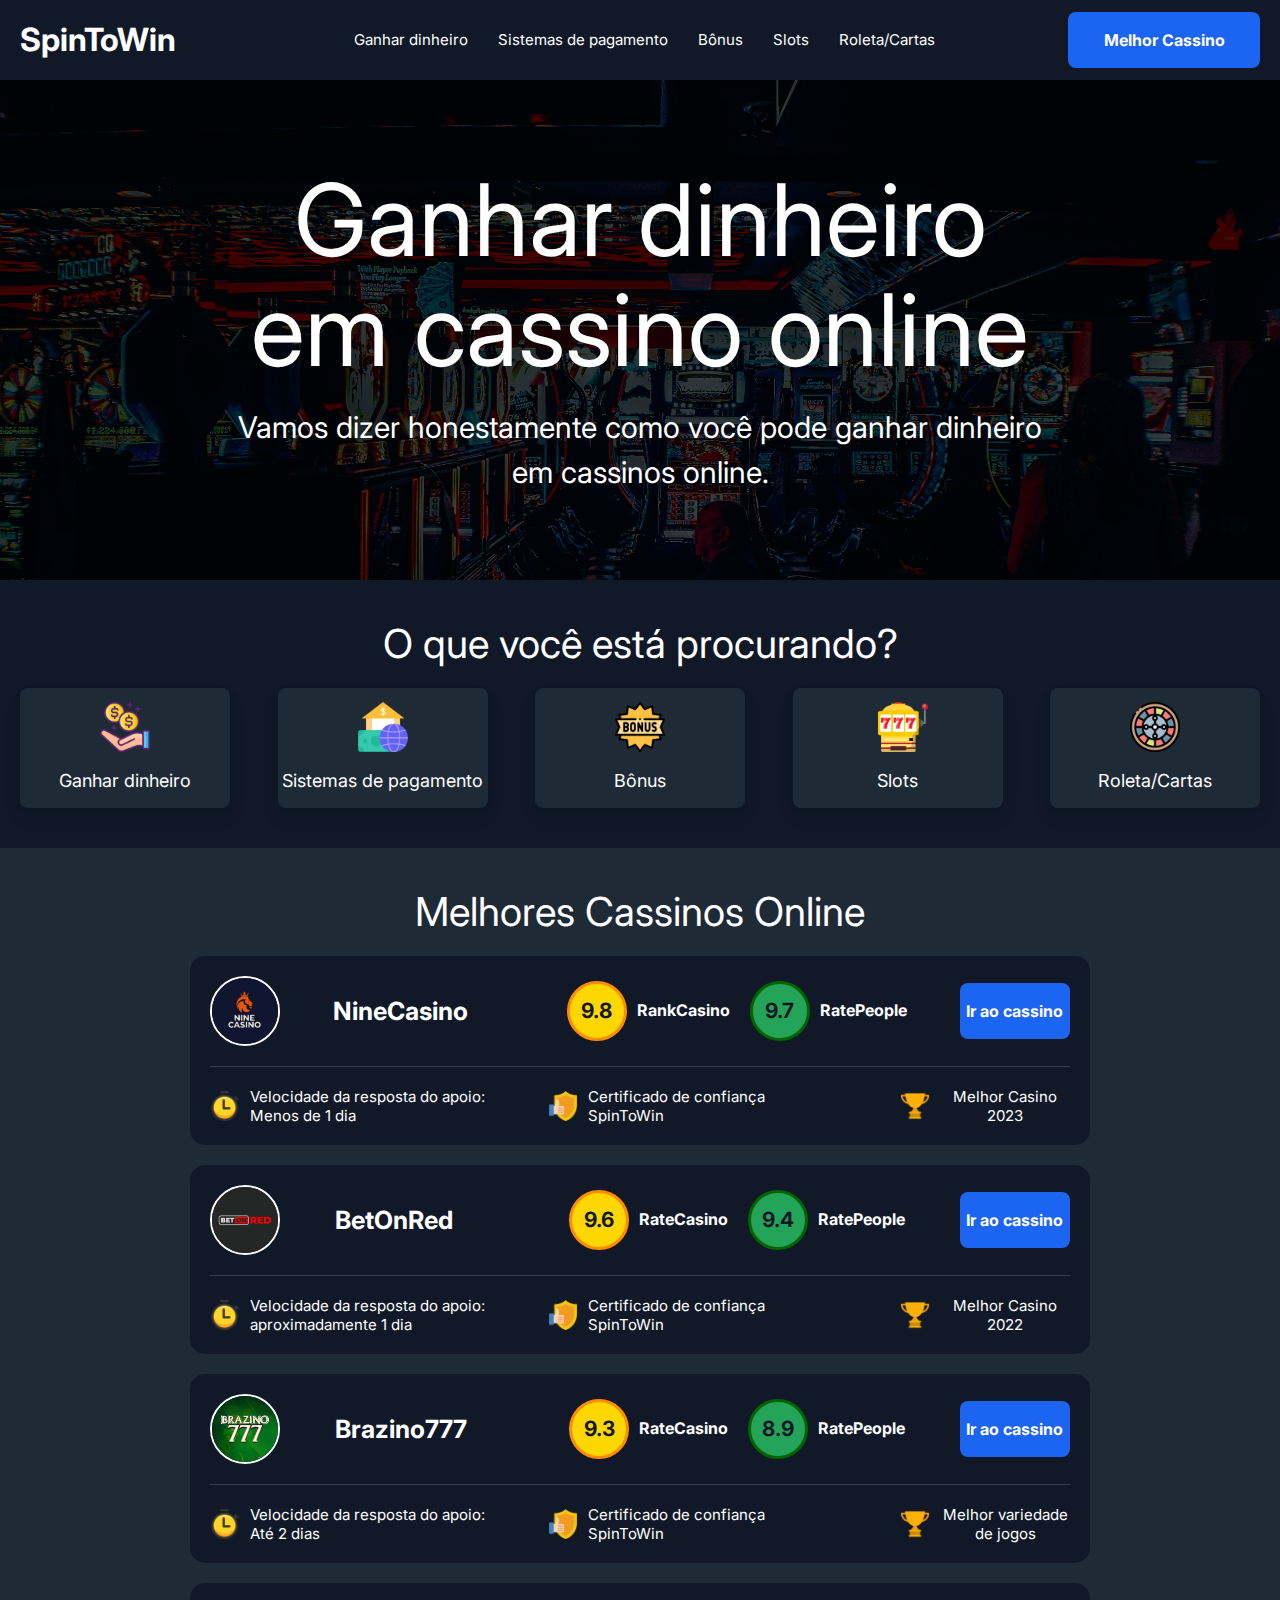
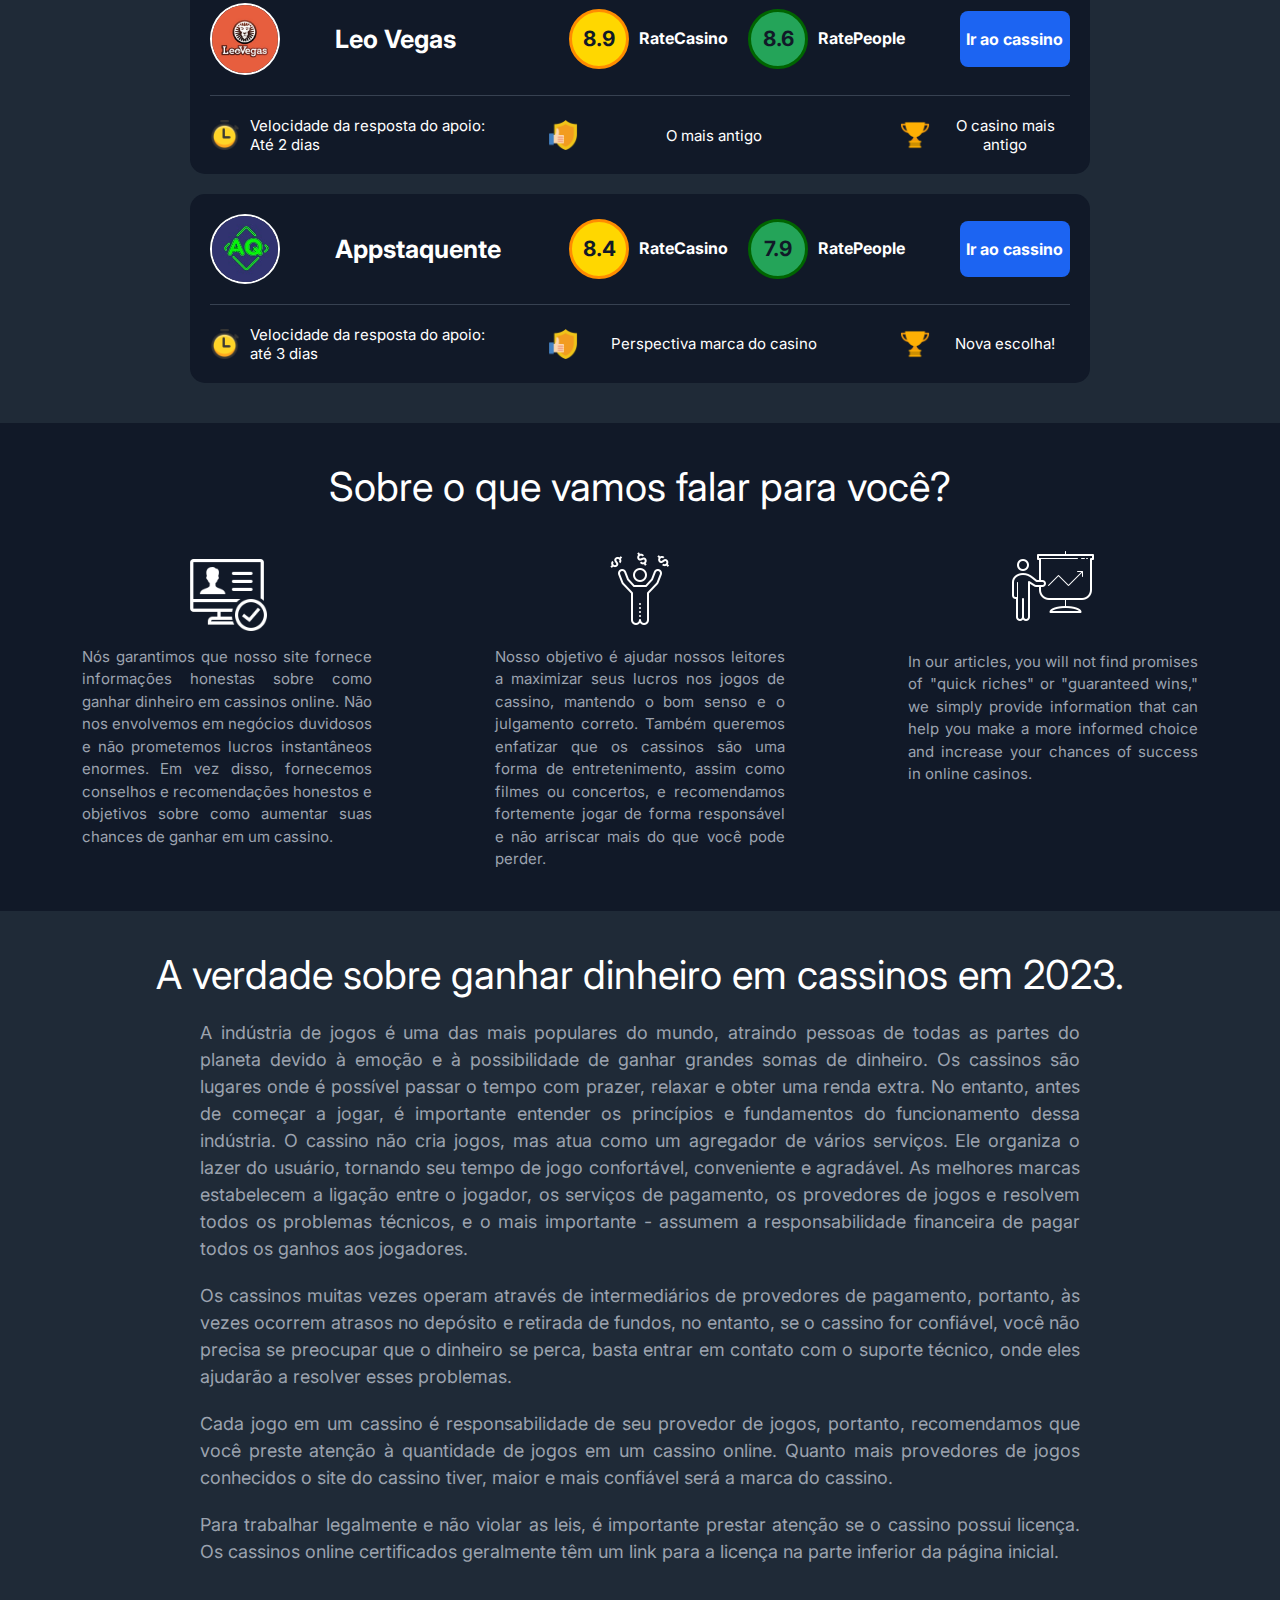
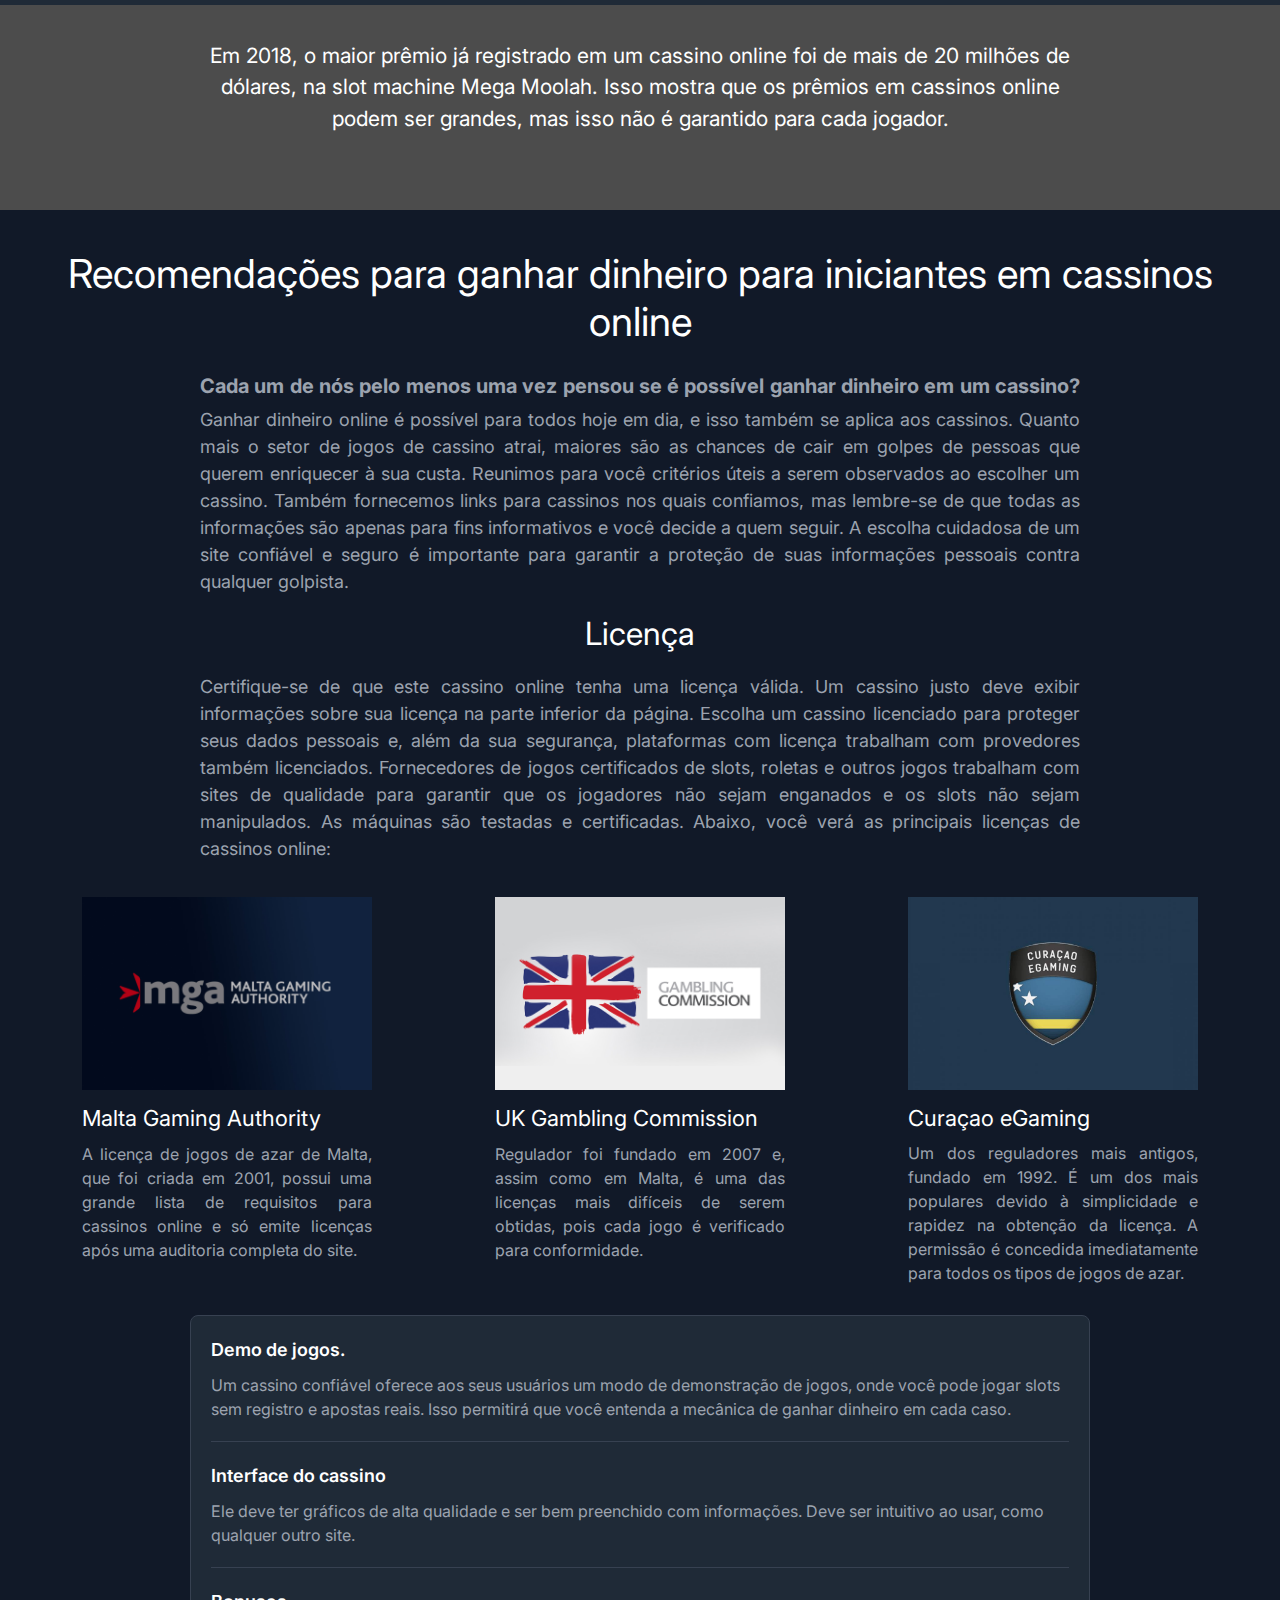
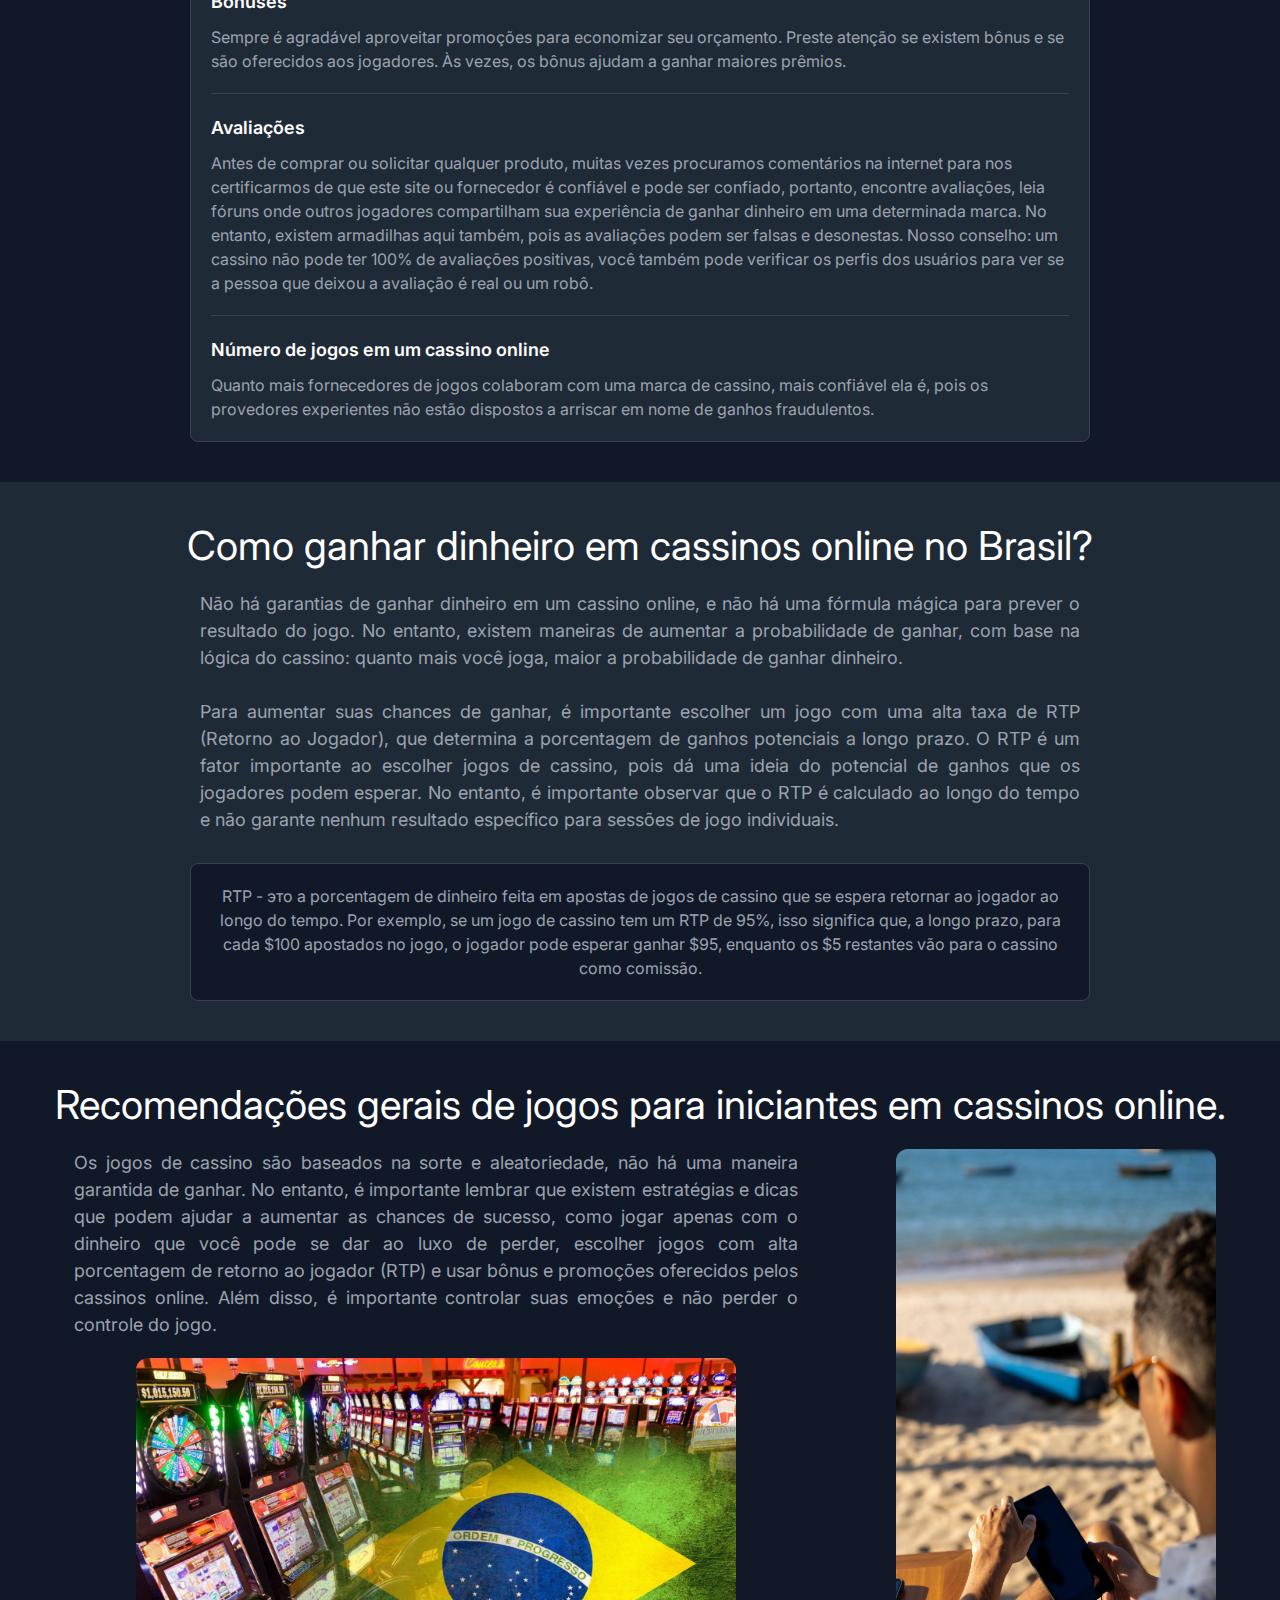
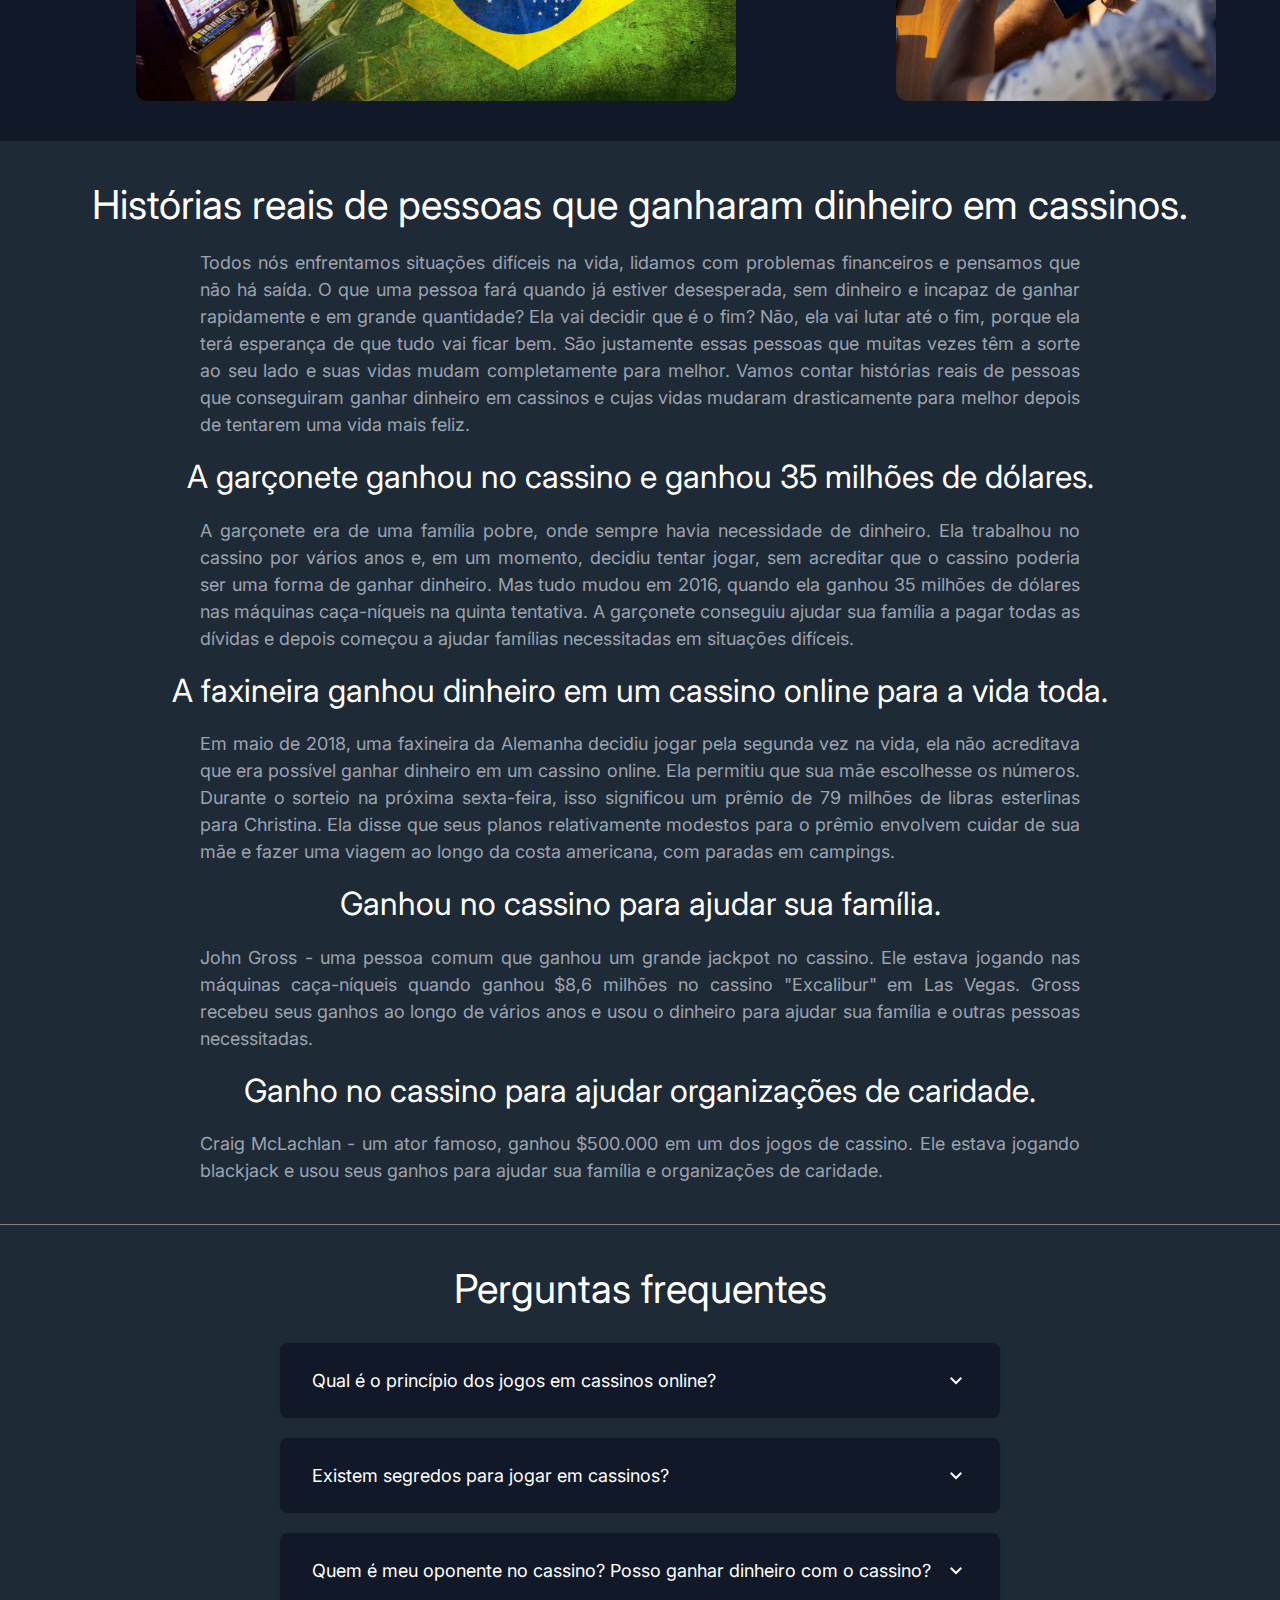
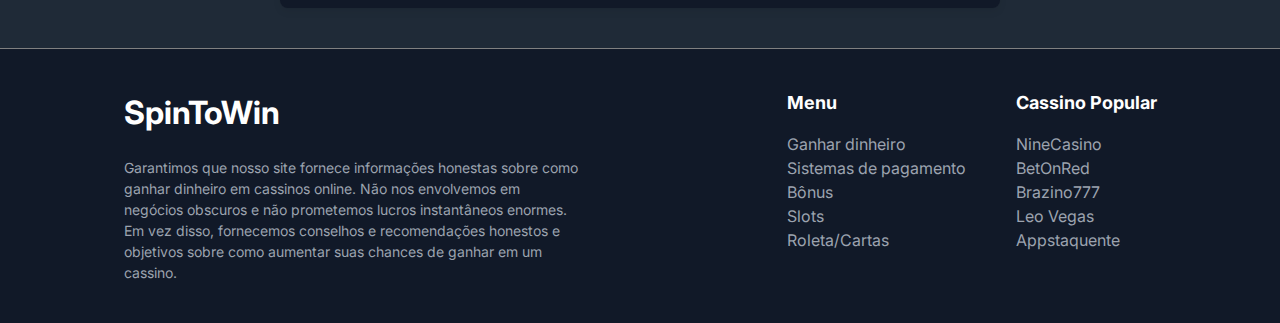
==== commit 0c4d9a2e: "Логотипы брендов" ====
--- a/index.html
+++ b/index.html
@@ -120,7 +120,7 @@
                     <div class="topCasino__box">
                         <div class="topCasino__box_wrapper">
                             <a href="#" class="logoCasino">
-                                <img src="img/nine-casino-logo-de.jpg" alt="#" class="logoCasino__img">
+                                <img src="img/main/brands/betonred-casino-logo.png" alt="#" class="logoCasino__img">
                             </a>
                             <a href="#" class="nameCasino">BetOnRed</a>
                             <div class="rateCasinoWrapper">
@@ -154,7 +154,7 @@
                     <div class="topCasino__box">
                         <div class="topCasino__box_wrapper">
                             <a href="#" class="logoCasino">
-                                <img src="img/nine-casino-logo-de.jpg" alt="#" class="logoCasino__img">
+                                <img src="img/main/brands/unnamed.png" alt="#" class="logoCasino__img">
                             </a>
                             <a href="#" class="nameCasino">Brazino777</a>
                             <div class="rateCasinoWrapper">
@@ -188,7 +188,7 @@
                     <div class="topCasino__box">
                         <div class="topCasino__box_wrapper">
                             <a href="#" class="logoCasino">
-                                <img src="img/nine-casino-logo-de.jpg" alt="#" class="logoCasino__img">
+                                <img src="img/main/brands/leovegas1.jpg" alt="#" class="logoCasino__img">
                             </a>
                             <a href="#" class="nameCasino">Leo Vegas</a>
                             <div class="rateCasinoWrapper">
@@ -222,7 +222,7 @@
                     <div class="topCasino__box">
                         <div class="topCasino__box_wrapper">
                             <a href="#" class="logoCasino">
-                                <img src="img/nine-casino-logo-de.jpg" alt="#" class="logoCasino__img">
+                                <img src="img/main/brands/feature-image-apostaquente.jpeg" alt="#" class="logoCasino__img">
                             </a>
                             <a href="#" class="nameCasino">Appstaquente</a>
                             <div class="rateCasinoWrapper">
@@ -465,11 +465,10 @@
                         <h2 class="footer__title">Cassino Popular</h2>
                         <ul class="casino__list">
                             <li class="casino__item"><a href="#">NineCasino</a></li>
-                            <li class="casino__item"><a href="#">NineCasino</a></li>
-                            <li class="casino__item"><a href="#">NineCasino</a></li>
-                            <li class="casino__item"><a href="#">NineCasino</a></li>
-                            <li class="casino__item"><a href="#">NineCasino</a></li>
-                            <li class="casino__item"><a href="#">NineCasino</a></li>
+                            <li class="casino__item"><a href="#">BetOnRed</a></li>
+                            <li class="casino__item"><a href="#">Brazino777</a></li>
+                            <li class="casino__item"><a href="#">Leo Vegas</a></li>
+                            <li class="casino__item"><a href="#">Appstaquente</a></li>
                         </ul>
                     </div>
                 </div>
--- a/css/style.min.css
+++ b/css/style.min.css
@@ -1 +1 @@
-@import url(https://fonts.googleapis.com/css2?family=Inter:wght@400;700;900&display=swap);*{padding:0;margin:0;border:none}*,::after,::before{box-sizing:border-box}a,a:link,a:visited{text-decoration:none}a:hover{text-decoration:none}aside,footer,header,main,nav,section{display:block}h1,h2,h3,h4,h5,h6,p{font-size:inherit;font-weight:inherit}ul,ul li{list-style:none}img{vertical-align:top}img,svg{max-width:100%;height:auto}address{font-style:normal}button,input,select,textarea{font-family:inherit;font-size:inherit;color:inherit;background-color:rgba(0,0,0,0)}input::-ms-clear{display:none}button,input[type=submit]{display:inline-block;box-shadow:none;background-color:rgba(0,0,0,0);background:0 0;cursor:pointer}button:active,button:focus,input:active,input:focus{outline:0}button::-moz-focus-inner{padding:0;border:0}label{cursor:pointer}legend{display:block}*{font-family:Inter,sans-serif}.container{padding:0 20px;max-width:1300px;margin:0 auto}.hiddenAnswer{display:none;margin-top:0;max-height:none;transition:.3s}.rotate{transform:rotate(-180deg)}.promo{background:url(../img/john-schnobrich-VnHzobjGra4-unsplash.jpg) center center/cover no-repeat;background-attachment:fixed;height:500px;position:relative;padding:0 25px}.promo__wrapper::after{content:"";display:block;position:absolute;top:0;left:0;z-index:2;width:100%;height:100%;background-color:rgba(0,0,0,.7)}.promo__text{position:absolute;z-index:3;top:0;left:0;width:100%;height:100%;display:flex;justify-content:center;align-items:center;flex-direction:column}.promo__title{font-style:normal;font-weight:400;font-size:100px;line-height:110%;color:#fff;text-align:center}.promo__descr{margin:20px 30px 0;font-style:normal;font-weight:400;font-size:30px;line-height:150%;color:#fff;text-align:center}@media(min-width:576px)and (max-width:767px){.promo .promo{height:400px}.promo .promo__title{font-size:63px}.promo .promo__descr{font-size:18px}}@media(min-width:320px)and (max-width:575px){.promo .promo{height:400px}.promo .promo__title{font-size:50px}.promo .promo__descr{font-size:16px}}#selectedLink{background-color:#113454}#selectedLink .blockWithLinks__title{color:#fff}.header{position:relative;background:#111928}.header__wrapper{height:80px;display:flex;justify-content:space-between;align-items:center}.header .logo{width:200px;display:flex;align-items:center;font-style:normal;font-weight:700;font-size:32px;line-height:150%;color:#fff}.header .menu{display:flex;justify-content:space-between;align-items:center;margin:0 20px;gap:30px}.header .menu__item{font-style:normal;font-weight:400;font-size:15px;line-height:150%}.header .menu__item a{color:#fff}.header input{position:fixed;opacity:0}.header label{position:fixed;top:24px;right:40px;margin:0;padding:0;border:none;outline:0;background:0 0;cursor:pointer}.header label::before{position:fixed;z-index:1;top:0;left:0;right:0;bottom:0;background-color:rgba(10,38,57,.75);content:"";opacity:0;pointer-events:none;transition:opacity .5s cubic-bezier(.19,1,.22,1)}.header label .burger{position:fixed;top:24px;right:40px;z-index:3;width:2em;height:2em;margin:0;padding:0;transition:opacity .5s cubic-bezier(.19,1,.22,1)}.header label .burger .bar,.header label .burger::after,.header label .burger::before{position:absolute;left:0;display:block;width:100%;height:12%;background:#030303;content:"";transition:all .5s cubic-bezier(.19,1,.22,1)}.header label .burger .bar{top:44%}.header label .burger::before{top:0;transform-origin:top left}.header label .burger::after{bottom:0;transform-origin:bottom left}.header input:focus+label .burger,.header label:hover .burger{opacity:.75}.header nav{position:fixed;top:0;left:0;bottom:0;z-index:999;display:flex;flex-flow:column nowrap;justify-content:center;align-items:flex-start;transform:translate3d(0,0,0);transform:translateX(-100%);will-change:transform;transition:transform .5s cubic-bezier(.19,1,.22,1)}.header nav::before{position:absolute;top:0;bottom:0;left:0;z-index:-1;width:25em;background:#74696c;content:"";transform:skewX(15deg) translateX(-100%);transform-origin:bottom left;will-change:transform;transition:transform .5s cubic-bezier(.19,1,.22,1)}@media(min-width:40em){.header nav::before{width:40em}}.header nav a{margin:.5em 0;padding:.2em 2em;font-size:1em;color:#fff;text-decoration:none;font-weight:500;transform:translateX(-100%);transition:color .15s,transform .5s;transition-timing-function:cubic-bezier(.19,1,.22,1)}.header nav a:nth-child(1){transition-delay:0s,.1s}.header nav a:nth-child(2){transition-delay:0s,150ms}.header nav a:nth-child(3){transition-delay:0s,.2s}.header nav a:nth-child(4){transition-delay:0s,250ms}.header nav a:nth-child(5){transition-delay:0s,.3s}.header nav a:nth-child(6){transition-delay:0s,350ms}.header nav a:focus,.header nav a:hover{color:#000}.header .btn_burger{margin:.5em 2em}.header .promo{overflow:hidden}.header .promo .content{transform:translate3d(0,0,0);will-change:transform,filter;transition:all .5s cubic-bezier(.19,1,.22,1)}.header [id=navcheck]:checked+label::before{opacity:1;pointer-events:auto}.header [id=navcheck]:checked+label .burger::after,.header [id=navcheck]:checked+label .burger::before{width:141.42%}.header [id=navcheck]:checked+label .burger::before{transform:rotate(45deg) translateY(-50%)}.header [id=navcheck]:checked+label .burger::after{transform:rotate(-45deg) translateY(50%)}.header [id=navcheck]:checked+label .burger .bar{transform:scale(.1)}.header [id=navcheck]:checked~nav{transform:translateX(0)}.header [id=navcheck]:checked~nav::before{transform:skewX(15deg) translateX(0)}.header [id=navcheck]:checked~nav a{transform:translateX(0)}.header [id=navcheck]:checked~main .content{transform:translateX(3em);transform-origin:left center;filter:blur(2px)}.header .visuallyhidden{border:0;clip:rect(0 0 0 0);height:1px;margin:-1px;overflow:hidden;padding:0;position:absolute;width:1px}.header body{overflow-x:hidden;background:#444;color:#fff;font:1em/1.4 lato}.header main{background:#3498db;padding:5% 0}.header article{width:80%;margin:0 auto;font-size:1.3em}@media(min-width:60em){.header article{width:50%}}.header h1{font:2.5em/1.4 "roboto condensed";font-weight:700}@media(min-width:991px){.header .header__wrapper input{display:none}.header .header__wrapper label{display:none}.header .header__wrapper #menu{display:none}}@media(max-width:991px){.header input{position:fixed;opacity:0}.header label{position:fixed;top:24px;right:40px;margin:0;padding:0;border:none;outline:0;background:0 0;cursor:pointer}.header label::before{position:fixed;z-index:1;top:0;left:0;right:0;bottom:0;background-color:rgba(10,38,57,.75);content:"";opacity:0;pointer-events:none;transition:opacity .5s cubic-bezier(.19,1,.22,1)}.header label .burger{position:fixed;top:24px;right:40px;z-index:3;width:2em;height:2em;margin:0;padding:0;transition:opacity .5s cubic-bezier(.19,1,.22,1)}.header label .burger .bar,.header label .burger::after,.header label .burger::before{position:absolute;left:0;display:block;width:100%;height:12%;background:#030303;content:"";transition:all .5s cubic-bezier(.19,1,.22,1)}.header label .burger .bar{top:44%}.header label .burger::before{top:0;transform-origin:top left}.header label .burger::after{bottom:0;transform-origin:bottom left}.header input:focus+label .burger,.header label:hover .burger{opacity:.75}.header nav{position:fixed;top:0;left:0;bottom:0;z-index:999;display:flex;flex-flow:column nowrap;justify-content:center;align-items:flex-start;transform:translate3d(0,0,0);transform:translateX(-100%);will-change:transform;transition:transform .5s cubic-bezier(.19,1,.22,1)}.header nav::before{position:absolute;top:0;bottom:0;left:0;z-index:-1;width:25em;background:#74696c;content:"";transform:skewX(15deg) translateX(-100%);transform-origin:bottom left;will-change:transform;transition:transform .5s cubic-bezier(.19,1,.22,1)}}@media(max-width:991px)and (min-width:40em){.header nav::before{width:40em}}@media(max-width:991px){.header nav a{margin:.5em 0;padding:.2em 2em;font-size:1em;color:#fff;text-decoration:none;font-weight:500;transform:translateX(-100%);transition:color .15s,transform .5s;transition-timing-function:cubic-bezier(.19,1,.22,1)}.header nav a:nth-child(1){transition-delay:0s,.1s}.header nav a:nth-child(2){transition-delay:0s,150ms}.header nav a:nth-child(3){transition-delay:0s,.2s}.header nav a:nth-child(4){transition-delay:0s,250ms}.header nav a:nth-child(5){transition-delay:0s,.3s}.header nav a:nth-child(6){transition-delay:0s,350ms}.header nav a:focus,.header nav a:hover{color:#000}}@media(max-width:991px){.header .btn_burger{margin:.5em 2em}}@media(max-width:991px){.header .promo{overflow:hidden}.header .promo .content{transform:translate3d(0,0,0);will-change:transform,filter;transition:all .5s cubic-bezier(.19,1,.22,1)}}@media(max-width:991px){.header [id=navcheck]:checked+label::before{opacity:1;pointer-events:auto}.header [id=navcheck]:checked+label .burger::after,.header [id=navcheck]:checked+label .burger::before{width:141.42%}.header [id=navcheck]:checked+label .burger::before{transform:rotate(45deg) translateY(-50%)}.header [id=navcheck]:checked+label .burger::after{transform:rotate(-45deg) translateY(50%)}.header [id=navcheck]:checked+label .burger .bar{transform:scale(.1)}.header [id=navcheck]:checked~nav{transform:translateX(0)}.header [id=navcheck]:checked~nav::before{transform:skewX(15deg) translateX(0)}.header [id=navcheck]:checked~nav a{transform:translateX(0)}.header [id=navcheck]:checked~main .content{transform:translateX(3em);transform-origin:left center;filter:blur(2px)}}@media(max-width:991px){.header .visuallyhidden{border:0;clip:rect(0 0 0 0);height:1px;margin:-1px;overflow:hidden;padding:0;position:absolute;width:1px}}@media(max-width:991px){.header body{overflow-x:hidden;background:#444;color:#fff;font:1em/1.4 lato}}@media(max-width:991px){.header main{background:#3498db;padding:5% 0}}@media(max-width:991px){.header article{width:80%;margin:0 auto;font-size:1.3em}}@media(max-width:991px)and (min-width:60em){.header article{width:50%}}@media(max-width:991px){.header h1{font:2.5em/1.4 "roboto condensed";font-weight:700}}@media(max-width:991px){.header .btn_header,.header .menu{display:none}}.btn{display:flex;justify-content:center;align-items:center;width:192px;height:56px;background:#1c64f2;border-radius:8px;text-align:center;font-style:normal;font-weight:700;font-size:16px;line-height:150%;color:#fff;transition:all .3s}.btn:hover{background-color:#24a459}.btn_center{margin:0 auto;margin-top:15px;padding:5px}.btn_ref{width:110px}.footer{background-color:#111928;padding:40px 0;border-top:1.5px solid gray}.footer__wrapper{display:flex;justify-content:space-around}.footer__about{max-width:456px}.footer__about .logo{width:200px;display:flex;align-items:center;font-style:normal;font-weight:700;font-size:32px;line-height:150%;color:#fff}.footer__about .logo__text{margin-top:20px;font-style:normal;font-weight:400;font-size:14px;line-height:150%;color:#9ca3af}.footer__links{display:flex;justify-content:space-between}.footer__menu{max-width:184px;margin-right:50px}.footer__menu .menu__list{margin-top:16px}.footer__menu .menu__item{font-style:normal;font-weight:400;font-size:16px;line-height:150%;gap:12px}.footer__menu .menu__item a{color:#9ca3af}.footer__popularCasino{max-width:184px}.footer__popularCasino .casino__list{margin-top:16px}.footer__popularCasino .casino__item{font-style:normal;font-weight:400;font-size:16px;line-height:150%;gap:12px}.footer__popularCasino .casino__item a{color:#9ca3af}.footer__title{font-style:normal;font-weight:700;font-size:18px;line-height:150%;color:#fff}@media(min-width:768px)and (max-width:991px){.footer .footer__about{max-width:350px}}@media(min-width:320px)and (max-width:767px){.footer .footer__wrapper{flex-direction:column}.footer .footer__about{max-width:100%}.footer .footer__links{margin-top:20px;justify-content:start}}@media(max-width:991px){.promo{background-attachment:local}}.linksInPages{padding:40px 0;background-color:#111928}.linksInPages__wrapper .blockWithLinks{margin:0 auto;margin-top:20px;display:flex;justify-content:space-between;align-items:center}.linksInPages__wrapper .blockWithLinks__box{display:flex;flex-direction:column;justify-content:center;align-items:center;width:210px;height:120px;background:#1f2a37;box-shadow:0 10px 20px rgba(0,0,0,.06),0 2px 6px rgba(0,0,0,.06),0 0 1px rgba(0,0,0,.06);border-radius:8px;transition:all .3s}.linksInPages__wrapper .blockWithLinks__box:hover{background:#113454}.linksInPages__wrapper .blockWithLinks__box:hover .blockWithLinks__title{color:#fff}.linksInPages__wrapper .blockWithLinks__icon{width:50px}.linksInPages__wrapper .blockWithLinks__icon img{width:100%}.linksInPages__wrapper .blockWithLinks__icon .trans{transform:translateX(5px)}.linksInPages__wrapper .blockWithLinks__title{margin-top:15px;font-weight:400;font-size:18px;line-height:150%;text-align:center;color:#fff}.title{padding:0 10px;font-style:normal;font-weight:400;font-size:40px;line-height:120%;text-align:center;color:#fff}.title_h3{margin-top:40px;font-size:32px}.title_low{margin-top:20px;font-size:32px}.text{padding:0 10px;max-width:900px;margin:0 auto;margin-top:20px;font-style:normal;font-weight:400;font-size:18px;line-height:150%;text-align:justify;color:#9ca3af}.text span{font-size:20px;font-weight:700;line-height:200%}.img{display:block;margin:0 auto;margin-top:20px;max-width:600px}.img img{width:100%}.img_recommendations{border-radius:12px}.img_recommendations img{border-radius:12px}.img_payment{max-width:450px}.topCasino{margin:0 auto;max-width:900px;display:flex;flex-direction:column;justify-content:center;align-items:center}.topCasino__box{width:100%;margin:0 auto;margin-top:20px;padding:20px;background:#111928;border-radius:15px}.topCasino__box_wrapper{display:flex;justify-content:space-between;align-items:center}.topCasino__box_descr{display:flex;justify-content:space-between;gap:10px}.topCasino__box_descr .responseTimer{display:flex;align-items:center;gap:10px;width:278px}.topCasino__box_descr .responseTimer__img{width:30px;height:30px}.topCasino__box_descr .responseTimer__text{color:#fff;font-size:15px}.topCasino__box_descr .trust{display:flex;align-items:center;gap:10px;width:293px}.topCasino__box_descr .trust__img{width:30px;height:30px}.topCasino__box_descr .trust__text{color:#fff;font-size:15px;margin:0 auto}.topCasino__box_descr .reward{display:flex;align-items:center;gap:10px;width:170px}.topCasino__box_descr .reward__img{width:30px;height:30px}.topCasino__box_descr .reward__text{margin:0 auto;color:#fff;font-size:15px;text-align:center}.topCasino__box .logoCasino{width:70px;border-radius:100%}.topCasino__box .logoCasino__img{width:100%;border-radius:100%}.topCasino__box .nameCasino{display:block;width:180px;font-style:normal;font-weight:700;font-size:25px;line-height:120%;color:#fff}.topCasino__box .rateCasinoWrapper{display:flex;gap:20px;align-items:center;justify-content:center}.topCasino__box .rateCasinoWrapper .rateCasino{position:relative;display:flex;justify-content:center;gap:10px}.topCasino__box .rateCasinoWrapper .rateCasino__text{display:flex;justify-content:center;align-items:center;font-style:normal;font-weight:700;font-size:16px;line-height:120%;color:#fff}.topCasino__box .rateCasinoWrapper .rateCasino__count{border-radius:100%;height:60px;width:60px;display:flex;justify-content:center;align-items:center;font-style:normal;font-weight:700;font-size:21px;line-height:120%;color:#111928}.topCasino__box .rateCasinoWrapper .rateCasino__count_yellow{background-color:gold;border:3px solid #ff8c00}.topCasino__box .rateCasinoWrapper .rateCasino__count_green{background-color:#24a459;border:3px solid #006400}.topCasinoSection{padding:40px 0;background:#1f2a37}.about{padding:40px 0;background-color:#111928}.about .whyUs{margin-top:40px;display:flex;justify-content:space-around}.about .whyUs__block{display:flex;flex-direction:column;align-items:center;max-width:290px}.about .whyUs__img{width:80px}.about .whyUs__img img{width:100%}.about .whyUs__img_correct{margin-top:-15px;width:100px}.about .whyUs__text{width:100%;margin-top:15px;color:#9ca3af;text-align:justify;font-style:normal;font-weight:400;font-size:15px;line-height:150%}.aboutEarning{padding:40px 0;background-color:#1f2a37}.howChooseCasino{padding:40px 0;background-color:#111928}.howChooseCasino .licenses{display:flex;justify-content:space-around;margin-top:35px}.howChooseCasino .licenses__box{width:290px}.howChooseCasino .licenses__img{width:290px}.howChooseCasino .licenses__img img{width:100%}.howChooseCasino .licenses__title{margin-top:15px;font-style:normal;font-weight:400;font-size:22px;line-height:120%;color:#fff}.howChooseCasino .licenses__descr{margin-top:10px;font-style:normal;font-weight:400;font-size:16px;line-height:150%;color:#9ca3af;text-align:justify}.table{margin:0 auto;margin-top:30px;max-width:900px;background-color:#1f2a37;border:1px solid #374151;border-radius:8px;padding:20px}.table_roulette{background:#111928}.table_bonus{background-color:#111928}.table .tableContent__title{font-style:normal;font-weight:600;font-size:18px;line-height:150%;color:#fff}.table .tableContent__descr{margin-top:10px;font-style:normal;font-weight:400;font-size:16px;line-height:150%;color:#9ca3af}.table .tableContent__descr a{color:#f4f4f4}.table .grey-line{margin:20px 0;height:1px;background-color:#374151}.grey-line{margin:20px 0;height:1px;background-color:#374151}.aboutRtp{padding:40px 0;background:#1f2a37}.aboutRtp__table{margin:0 auto;margin-top:30px;max-width:900px;background-color:#111928;border:1px solid #374151;border-radius:8px;padding:20px;color:#9ca3af;text-align:center;font-style:normal;font-weight:400;font-size:16px;line-height:150%;color:#9ca3af}.selectedForLinks_bg{background:#113454}.selectedForLinks_color{color:#fff}.recommendations{padding:40px 0;background-color:#111928}.recommendations__wrapper{margin:0 auto;display:flex;justify-content:space-around}.recommendations__text{max-width:60%;margin:0 auto}.recommendations__img{width:320px;display:flex;justify-content:center}.recommendations__img img{border-radius:12px}.realPeople{padding:40px 0;background-color:#1f2a37}.faq{background:#1f2a37;padding:40px 0;border-top:1.5px solid gray}.faq__wrapper{margin:0 auto;margin-top:30px;display:flex;flex-direction:column;justify-content:center;width:900px;flex-wrap:wrap;gap:20px}.faq__wrapper .question{margin:0 auto;padding:24px 32px;width:80%;min-height:75px;background-color:#111928;box-shadow:0 4px 8px rgba(0,0,0,.06),0 0 1px rgba(0,0,0,.06);border-radius:8px}.faq__wrapper .question__wrapper{display:flex;justify-content:space-between;align-items:center}.faq__wrapper .question__title{font-style:normal;font-weight:400;font-size:18px;line-height:150%;color:#fff}.faq__wrapper .question__icon{cursor:pointer}.faq__wrapper .question__text{margin-top:20px;font-size:15px;width:90%;color:#9ca3af}.fact{background:url(../img/john-schnobrich-VnHzobjGra4-unsplash.jpg) center center/cover no-repeat;background-attachment:fixed;height:205px;position:relative}@media(max-width:991px){.fact{background-attachment:local}}.fact__wrapper::after{content:"";display:block;position:absolute;top:0;left:0;z-index:2;width:100%;height:100%;background-color:rgba(0,0,0,.7)}.fact__text{position:absolute;height:100%;width:100%;top:0;left:50%;transform:translate(-50%);padding:35px 10px;max-width:900px;text-align:center;font-weight:400;font-size:21px;line-height:150%;z-index:3;color:#fff}@media(min-width:992px)and (max-width:1199px){.linksInPages .blockWithLinks__box{width:180px}}@media(min-width:768px)and (max-width:991px){.linksInPages .blockWithLinks__box{width:143px}.topCasino__box .nameCasino{width:130px;font-size:18px}.topCasino__box .rateCasinoWrapper .rateCasino__count{height:50px;width:50px}.about .whyUs__block{max-width:200px}.about .whyUs__text{font-size:13px}.howChooseCasino .licenses__box{width:210px}.howChooseCasino .licenses__img{width:210px}.howChooseCasino .licenses__title{font-size:17px}.howChooseCasino .licenses__descr{font-size:13px}.recommendations__img{display:none}.recommendations__text{max-width:100%}.faq__wrapper{width:100%;justify-content:center}.faq__wrapper .question{width:80%}}@media(min-width:576px)and (max-width:767px){.topCasino__box .logoCasino{width:130px}.topCasino__box .nameCasino{width:220px;margin-top:10px;text-align:center;font-size:30px}.topCasino__box .btn_ref{margin-top:15px;width:130px;height:50px}.topCasino__box .rateCasinoWrapper .rateCasino{margin-top:15px;flex-direction:column-reverse;align-items:center}.topCasino__box .rateCasinoWrapper .rateCasino__text{font-size:20px}.topCasino__box_wrapper{flex-direction:column}.topCasino__box_descr{flex-direction:column;align-items:center}.topCasino__box_descr .responseTimer,.topCasino__box_descr .reward,.topCasino__box_descr .trust{flex-direction:column;text-align:center}.linksInPages .blockWithLinks{flex-direction:column;justify-content:center;align-items:center}.linksInPages .blockWithLinks__box{margin-bottom:10px;width:50%}.about .whyUs{margin-top:0;flex-direction:column;justify-content:center;align-items:center}.about .whyUs__block{margin-top:30px;max-width:90%}.about .whyUs__text{font-size:13px}.fact__text{font-size:17px}.howChooseCasino .licenses{flex-direction:column;margin-top:0}.howChooseCasino .licenses__box{width:90%;margin:0 auto;margin-top:35px;justify-content:center}.howChooseCasino .licenses__img{display:block;margin:0 auto;width:90%}.howChooseCasino .licenses__title{font-size:23px}.howChooseCasino .licenses__descr{font-size:17px}.recommendations__img{display:none}.recommendations__text{max-width:100%}.faq__wrapper{flex-direction:column;width:100%;justify-content:center}.faq__wrapper .question{margin:0 auto;width:80%}}@media(min-width:320px)and (max-width:575px){.topCasino__box .logoCasino{width:130px}.topCasino__box .nameCasino{width:220px;margin-top:10px;text-align:center;font-size:30px}.topCasino__box .btn_ref{margin-top:15px;width:130px;height:50px}.topCasino__box .rateCasinoWrapper .rateCasino{margin-top:15px;flex-direction:column-reverse;align-items:center}.topCasino__box .rateCasinoWrapper .rateCasino__text{font-size:20px}.topCasino__box_wrapper{flex-direction:column}.topCasino__box_descr{flex-direction:column;align-items:center}.topCasino__box_descr .responseTimer,.topCasino__box_descr .reward,.topCasino__box_descr .trust{flex-direction:column;text-align:center}.title{font-size:30px}.text{font-size:14px}.linksInPages .blockWithLinks{flex-direction:column;justify-content:center;align-items:center}.linksInPages .blockWithLinks__box{margin-bottom:10px;width:100%}.about .whyUs{margin-top:0;flex-direction:column;justify-content:center;align-items:center}.about .whyUs__block{margin-top:30px;max-width:90%}.about .whyUs__text{font-size:13px}.fact__text{font-size:14px}.howChooseCasino .licenses{flex-direction:column;margin-top:0}.howChooseCasino .licenses__box{width:90%;margin:0 auto;margin-top:35px;justify-content:center}.howChooseCasino .licenses__img{display:block;margin:0 auto;width:90%}.howChooseCasino .licenses__title{font-size:17px}.howChooseCasino .licenses__descr{font-size:13px}.recommendations__img{display:none}.recommendations__text{max-width:100%}.faq__wrapper{flex-direction:column;width:100%;justify-content:center}.faq__wrapper .question{margin:0 auto;width:100%;padding:16px 20px;min-height:60px}.faq__wrapper .question__text{transition:all .3s;font-size:15px}}.slotsPromo{background:url(../img/slots_bg.jpg) center center/cover no-repeat;background-attachment:fixed;padding:0 20px}@media(max-width:991px){.slotsPromo{background-attachment:local}}.topSlotsBrazil{padding:40px 0}.topSlotsBrazil__wrapper{display:flex;justify-content:space-around;flex-wrap:wrap;padding:20px 0;gap:30px}.cardSlot{position:relative;width:290px;height:390px;background-color:#111928;box-shadow:0 10px 20px rgba(0,0,0,.06),0 2px 6px rgba(0,0,0,.06),0 0 1px rgba(0,0,0,.06);border-radius:8px;gap:30px}.cardSlot__img{width:100%;border-radius:8px}.cardSlot__img img{width:100%;max-height:218px;border-radius:8px 8px 0 0}.cardSlot__title{margin-top:7px;font-style:normal;font-weight:700;font-size:18px;line-height:150%;text-align:center;color:#fff}.cardSlot__descr{margin-top:6px;font-style:normal;font-weight:400;font-size:14px;line-height:150%;text-align:center;color:#9ca3af}.cardSlot__btn{display:flex;justify-content:center;align-items:center;margin:0 auto;margin-top:10px;width:138px;height:53px;background:#1c64f2;border-radius:8px;text-align:center;font-style:normal;font-weight:700;font-size:20px;line-height:150%;color:#fff;transition:all .3s}.cardSlot__btn:hover{background-color:#2ecc71}.cardSlot__moreInfo{display:block;margin-top:16px;font-style:normal;font-weight:400;font-size:14px;line-height:150%;text-align:center;color:#fff}.cardSlot__textAbout{padding:15px 10px;font-style:normal;font-weight:400;font-size:18px;line-height:150%;color:#fff}.cardSlot__back{position:absolute;bottom:16px;left:50%;transform:translateX(-50%);font-style:normal;font-weight:400;font-size:14px;line-height:150%;text-align:center;color:#707487}.rulesSlots{padding:40px 0}.tableHTML{padding:40px 0 20px}.tableHTML__title{color:#fff;text-align:center;font-style:normal;font-weight:600;font-size:18px;line-height:150%;color:#fff}.tableHTML__title th{max-width:220px;height:30px;padding:7px}.tableHTML__text{padding:0 5px;height:60px;font-style:normal;font-weight:400;font-size:14px;line-height:150%;color:#9ca3af;text-align:center}.greyRowtable{background-color:#111928}@media(min-width:576px)and (max-width:767px){.cardSlot__textAbout{font-size:15px}.tableHTML{display:none}}@media(min-width:320px)and (max-width:575px){.cardSlot__textAbout{font-size:15px}.tableHTML{display:none}}.paymentPromo{background:url(../img/payment_bg.jpg) center center/cover no-repeat;background-attachment:fixed}@media(max-width:991px){.paymentPromo{background-attachment:local}}.aboutPayment{padding:40px 0;background:#1f2a37}.aboutPayment__warning{margin:0 auto;margin-top:30px;max-width:900px;background-color:#111928;border:1px solid #374151;border-radius:8px;padding:20px;color:#9ca3af;text-align:center;font-style:normal;font-weight:400;font-size:16px;line-height:150%;color:#9ca3af}.bonusPromo{background:url(../img/bonus_bg.jpg) center center/cover no-repeat;background-attachment:fixed}@media(max-width:991px){.bonusPromo{background-attachment:local}}.bonus{padding:40px 0;background-color:#1f2a37}.roulettePromo{background:url(../img/roulette_bg.jpg) center center/cover no-repeat;background-attachment:fixed}@media(max-width:991px){.roulettePromo{background-attachment:local}}.rulesRouletteCards{padding:40px 0;background-color:#1f2a37}.typeRoulette{padding:40px 0}.displayNone{display:none}.bgDark{background-color:#111928}.bgLight{background-color:#1f2a37}+@import url(https://fonts.googleapis.com/css2?family=Inter:wght@400;700;900&display=swap);*{padding:0;margin:0;border:none}*,::after,::before{box-sizing:border-box}a,a:link,a:visited{text-decoration:none}a:hover{text-decoration:none}aside,footer,header,main,nav,section{display:block}h1,h2,h3,h4,h5,h6,p{font-size:inherit;font-weight:inherit}ul,ul li{list-style:none}img{vertical-align:top}img,svg{max-width:100%;height:auto}address{font-style:normal}button,input,select,textarea{font-family:inherit;font-size:inherit;color:inherit;background-color:rgba(0,0,0,0)}input::-ms-clear{display:none}button,input[type=submit]{display:inline-block;box-shadow:none;background-color:rgba(0,0,0,0);background:0 0;cursor:pointer}button:active,button:focus,input:active,input:focus{outline:0}button::-moz-focus-inner{padding:0;border:0}label{cursor:pointer}legend{display:block}*{font-family:Inter,sans-serif}.container{padding:0 20px;max-width:1300px;margin:0 auto}.hiddenAnswer{display:none;margin-top:0;max-height:none;transition:.3s}.rotate{transform:rotate(-180deg)}.promo{background:url(../img/john-schnobrich-VnHzobjGra4-unsplash.jpg) center center/cover no-repeat;background-attachment:fixed;height:500px;position:relative;padding:0 25px}.promo__wrapper::after{content:"";display:block;position:absolute;top:0;left:0;z-index:2;width:100%;height:100%;background-color:rgba(0,0,0,.7)}.promo__text{position:absolute;z-index:3;top:0;left:0;width:100%;height:100%;display:flex;justify-content:center;align-items:center;flex-direction:column}.promo__title{font-style:normal;font-weight:400;font-size:100px;line-height:110%;color:#fff;text-align:center}.promo__descr{margin:20px 30px 0;font-style:normal;font-weight:400;font-size:30px;line-height:150%;color:#fff;text-align:center}@media(min-width:576px)and (max-width:767px){.promo .promo{height:400px}.promo .promo__title{font-size:63px}.promo .promo__descr{font-size:18px}}@media(min-width:320px)and (max-width:575px){.promo .promo{height:400px}.promo .promo__title{font-size:50px}.promo .promo__descr{font-size:16px}}#selectedLink{background-color:#113454}#selectedLink .blockWithLinks__title{color:#fff}.header{position:relative;background:#111928}.header__wrapper{height:80px;display:flex;justify-content:space-between;align-items:center}.header .logo{width:200px;display:flex;align-items:center;font-style:normal;font-weight:700;font-size:32px;line-height:150%;color:#fff}.header .menu{display:flex;justify-content:space-between;align-items:center;margin:0 20px;gap:30px}.header .menu__item{font-style:normal;font-weight:400;font-size:15px;line-height:150%}.header .menu__item a{color:#fff}.header input{position:fixed;opacity:0}.header label{position:fixed;top:24px;right:40px;margin:0;padding:0;border:none;outline:0;background:0 0;cursor:pointer}.header label::before{position:fixed;z-index:1;top:0;left:0;right:0;bottom:0;background-color:rgba(10,38,57,.75);content:"";opacity:0;pointer-events:none;transition:opacity .5s cubic-bezier(.19,1,.22,1)}.header label .burger{position:fixed;top:24px;right:40px;z-index:3;width:2em;height:2em;margin:0;padding:0;transition:opacity .5s cubic-bezier(.19,1,.22,1)}.header label .burger .bar,.header label .burger::after,.header label .burger::before{position:absolute;left:0;display:block;width:100%;height:12%;background:#030303;content:"";transition:all .5s cubic-bezier(.19,1,.22,1)}.header label .burger .bar{top:44%}.header label .burger::before{top:0;transform-origin:top left}.header label .burger::after{bottom:0;transform-origin:bottom left}.header input:focus+label .burger,.header label:hover .burger{opacity:.75}.header nav{position:fixed;top:0;left:0;bottom:0;z-index:999;display:flex;flex-flow:column nowrap;justify-content:center;align-items:flex-start;transform:translate3d(0,0,0);transform:translateX(-100%);will-change:transform;transition:transform .5s cubic-bezier(.19,1,.22,1)}.header nav::before{position:absolute;top:0;bottom:0;left:0;z-index:-1;width:25em;background:#74696c;content:"";transform:skewX(15deg) translateX(-100%);transform-origin:bottom left;will-change:transform;transition:transform .5s cubic-bezier(.19,1,.22,1)}@media(min-width:40em){.header nav::before{width:40em}}.header nav a{margin:.5em 0;padding:.2em 2em;font-size:1em;color:#fff;text-decoration:none;font-weight:500;transform:translateX(-100%);transition:color .15s,transform .5s;transition-timing-function:cubic-bezier(.19,1,.22,1)}.header nav a:nth-child(1){transition-delay:0s,.1s}.header nav a:nth-child(2){transition-delay:0s,150ms}.header nav a:nth-child(3){transition-delay:0s,.2s}.header nav a:nth-child(4){transition-delay:0s,250ms}.header nav a:nth-child(5){transition-delay:0s,.3s}.header nav a:nth-child(6){transition-delay:0s,350ms}.header nav a:focus,.header nav a:hover{color:#000}.header .btn_burger{margin:.5em 2em}.header .promo{overflow:hidden}.header .promo .content{transform:translate3d(0,0,0);will-change:transform,filter;transition:all .5s cubic-bezier(.19,1,.22,1)}.header [id=navcheck]:checked+label::before{opacity:1;pointer-events:auto}.header [id=navcheck]:checked+label .burger::after,.header [id=navcheck]:checked+label .burger::before{width:141.42%}.header [id=navcheck]:checked+label .burger::before{transform:rotate(45deg) translateY(-50%)}.header [id=navcheck]:checked+label .burger::after{transform:rotate(-45deg) translateY(50%)}.header [id=navcheck]:checked+label .burger .bar{transform:scale(.1)}.header [id=navcheck]:checked~nav{transform:translateX(0)}.header [id=navcheck]:checked~nav::before{transform:skewX(15deg) translateX(0)}.header [id=navcheck]:checked~nav a{transform:translateX(0)}.header [id=navcheck]:checked~main .content{transform:translateX(3em);transform-origin:left center;filter:blur(2px)}.header .visuallyhidden{border:0;clip:rect(0 0 0 0);height:1px;margin:-1px;overflow:hidden;padding:0;position:absolute;width:1px}.header body{overflow-x:hidden;background:#444;color:#fff;font:1em/1.4 lato}.header main{background:#3498db;padding:5% 0}.header article{width:80%;margin:0 auto;font-size:1.3em}@media(min-width:60em){.header article{width:50%}}.header h1{font:2.5em/1.4 "roboto condensed";font-weight:700}@media(min-width:991px){.header .header__wrapper input{display:none}.header .header__wrapper label{display:none}.header .header__wrapper #menu{display:none}}@media(max-width:991px){.header input{position:fixed;opacity:0}.header label{position:fixed;top:24px;right:40px;margin:0;padding:0;border:none;outline:0;background:0 0;cursor:pointer}.header label::before{position:fixed;z-index:1;top:0;left:0;right:0;bottom:0;background-color:rgba(10,38,57,.75);content:"";opacity:0;pointer-events:none;transition:opacity .5s cubic-bezier(.19,1,.22,1)}.header label .burger{position:fixed;top:24px;right:40px;z-index:3;width:2em;height:2em;margin:0;padding:0;transition:opacity .5s cubic-bezier(.19,1,.22,1)}.header label .burger .bar,.header label .burger::after,.header label .burger::before{position:absolute;left:0;display:block;width:100%;height:12%;background:#030303;content:"";transition:all .5s cubic-bezier(.19,1,.22,1)}.header label .burger .bar{top:44%}.header label .burger::before{top:0;transform-origin:top left}.header label .burger::after{bottom:0;transform-origin:bottom left}.header input:focus+label .burger,.header label:hover .burger{opacity:.75}.header nav{position:fixed;top:0;left:0;bottom:0;z-index:999;display:flex;flex-flow:column nowrap;justify-content:center;align-items:flex-start;transform:translate3d(0,0,0);transform:translateX(-100%);will-change:transform;transition:transform .5s cubic-bezier(.19,1,.22,1)}.header nav::before{position:absolute;top:0;bottom:0;left:0;z-index:-1;width:25em;background:#74696c;content:"";transform:skewX(15deg) translateX(-100%);transform-origin:bottom left;will-change:transform;transition:transform .5s cubic-bezier(.19,1,.22,1)}}@media(max-width:991px)and (min-width:40em){.header nav::before{width:40em}}@media(max-width:991px){.header nav a{margin:.5em 0;padding:.2em 2em;font-size:1em;color:#fff;text-decoration:none;font-weight:500;transform:translateX(-100%);transition:color .15s,transform .5s;transition-timing-function:cubic-bezier(.19,1,.22,1)}.header nav a:nth-child(1){transition-delay:0s,.1s}.header nav a:nth-child(2){transition-delay:0s,150ms}.header nav a:nth-child(3){transition-delay:0s,.2s}.header nav a:nth-child(4){transition-delay:0s,250ms}.header nav a:nth-child(5){transition-delay:0s,.3s}.header nav a:nth-child(6){transition-delay:0s,350ms}.header nav a:focus,.header nav a:hover{color:#000}}@media(max-width:991px){.header .btn_burger{margin:.5em 2em}}@media(max-width:991px){.header .promo{overflow:hidden}.header .promo .content{transform:translate3d(0,0,0);will-change:transform,filter;transition:all .5s cubic-bezier(.19,1,.22,1)}}@media(max-width:991px){.header [id=navcheck]:checked+label::before{opacity:1;pointer-events:auto}.header [id=navcheck]:checked+label .burger::after,.header [id=navcheck]:checked+label .burger::before{width:141.42%}.header [id=navcheck]:checked+label .burger::before{transform:rotate(45deg) translateY(-50%)}.header [id=navcheck]:checked+label .burger::after{transform:rotate(-45deg) translateY(50%)}.header [id=navcheck]:checked+label .burger .bar{transform:scale(.1)}.header [id=navcheck]:checked~nav{transform:translateX(0)}.header [id=navcheck]:checked~nav::before{transform:skewX(15deg) translateX(0)}.header [id=navcheck]:checked~nav a{transform:translateX(0)}.header [id=navcheck]:checked~main .content{transform:translateX(3em);transform-origin:left center;filter:blur(2px)}}@media(max-width:991px){.header .visuallyhidden{border:0;clip:rect(0 0 0 0);height:1px;margin:-1px;overflow:hidden;padding:0;position:absolute;width:1px}}@media(max-width:991px){.header body{overflow-x:hidden;background:#444;color:#fff;font:1em/1.4 lato}}@media(max-width:991px){.header main{background:#3498db;padding:5% 0}}@media(max-width:991px){.header article{width:80%;margin:0 auto;font-size:1.3em}}@media(max-width:991px)and (min-width:60em){.header article{width:50%}}@media(max-width:991px){.header h1{font:2.5em/1.4 "roboto condensed";font-weight:700}}@media(max-width:991px){.header .btn_header,.header .menu{display:none}}.btn{display:flex;justify-content:center;align-items:center;width:192px;height:56px;background:#1c64f2;border-radius:8px;text-align:center;font-style:normal;font-weight:700;font-size:16px;line-height:150%;color:#fff;transition:all .3s}.btn:hover{background-color:#24a459}.btn_center{margin:0 auto;margin-top:15px;padding:5px}.btn_ref{width:110px}.footer{background-color:#111928;padding:40px 0;border-top:1.5px solid gray}.footer__wrapper{display:flex;justify-content:space-around}.footer__about{max-width:456px}.footer__about .logo{width:200px;display:flex;align-items:center;font-style:normal;font-weight:700;font-size:32px;line-height:150%;color:#fff}.footer__about .logo__text{margin-top:20px;font-style:normal;font-weight:400;font-size:14px;line-height:150%;color:#9ca3af}.footer__links{display:flex;justify-content:space-between}.footer__menu{max-width:184px;margin-right:50px}.footer__menu .menu__list{margin-top:16px}.footer__menu .menu__item{font-style:normal;font-weight:400;font-size:16px;line-height:150%;gap:12px}.footer__menu .menu__item a{color:#9ca3af}.footer__popularCasino{max-width:184px}.footer__popularCasino .casino__list{margin-top:16px}.footer__popularCasino .casino__item{font-style:normal;font-weight:400;font-size:16px;line-height:150%;gap:12px}.footer__popularCasino .casino__item a{color:#9ca3af}.footer__title{font-style:normal;font-weight:700;font-size:18px;line-height:150%;color:#fff}@media(min-width:768px)and (max-width:991px){.footer .footer__about{max-width:350px}}@media(min-width:320px)and (max-width:767px){.footer .footer__wrapper{flex-direction:column}.footer .footer__about{max-width:100%}.footer .footer__links{margin-top:20px;justify-content:start}}@media(max-width:991px){.promo{background-attachment:local}}.linksInPages{padding:40px 0;background-color:#111928}.linksInPages__wrapper .blockWithLinks{margin:0 auto;margin-top:20px;display:flex;justify-content:space-between;align-items:center}.linksInPages__wrapper .blockWithLinks__box{display:flex;flex-direction:column;justify-content:center;align-items:center;width:210px;height:120px;background:#1f2a37;box-shadow:0 10px 20px rgba(0,0,0,.06),0 2px 6px rgba(0,0,0,.06),0 0 1px rgba(0,0,0,.06);border-radius:8px;transition:all .3s}.linksInPages__wrapper .blockWithLinks__box:hover{background:#113454}.linksInPages__wrapper .blockWithLinks__box:hover .blockWithLinks__title{color:#fff}.linksInPages__wrapper .blockWithLinks__icon{width:50px}.linksInPages__wrapper .blockWithLinks__icon img{width:100%}.linksInPages__wrapper .blockWithLinks__icon .trans{transform:translateX(5px)}.linksInPages__wrapper .blockWithLinks__title{margin-top:15px;font-weight:400;font-size:18px;line-height:150%;text-align:center;color:#fff}.title{padding:0 10px;font-style:normal;font-weight:400;font-size:40px;line-height:120%;text-align:center;color:#fff}.title_h3{margin-top:40px;font-size:32px}.title_low{margin-top:20px;font-size:32px}.text{padding:0 10px;max-width:900px;margin:0 auto;margin-top:20px;font-style:normal;font-weight:400;font-size:18px;line-height:150%;text-align:justify;color:#9ca3af}.text span{font-size:20px;font-weight:700;line-height:200%}.img{display:block;margin:0 auto;margin-top:20px;max-width:600px}.img img{width:100%}.img_recommendations{border-radius:12px}.img_recommendations img{border-radius:12px}.img_payment{max-width:450px}.topCasino{margin:0 auto;max-width:900px;display:flex;flex-direction:column;justify-content:center;align-items:center}.topCasino__box{width:100%;margin:0 auto;margin-top:20px;padding:20px;background:#111928;border-radius:15px}.topCasino__box_wrapper{display:flex;justify-content:space-between;align-items:center}.topCasino__box_descr{display:flex;justify-content:space-between;gap:10px}.topCasino__box_descr .responseTimer{display:flex;align-items:center;gap:10px;width:278px}.topCasino__box_descr .responseTimer__img{width:30px;height:30px}.topCasino__box_descr .responseTimer__text{color:#fff;font-size:15px}.topCasino__box_descr .trust{display:flex;align-items:center;gap:10px;width:293px}.topCasino__box_descr .trust__img{width:30px;height:30px}.topCasino__box_descr .trust__text{color:#fff;font-size:15px;margin:0 auto}.topCasino__box_descr .reward{display:flex;align-items:center;gap:10px;width:170px}.topCasino__box_descr .reward__img{width:30px;height:30px}.topCasino__box_descr .reward__text{margin:0 auto;color:#fff;font-size:15px;text-align:center}.topCasino__box .logoCasino{width:70px;border-radius:100%}.topCasino__box .logoCasino__img{width:100%;border-radius:100%;border:2px solid #fff}.topCasino__box .nameCasino{display:block;width:180px;font-style:normal;font-weight:700;font-size:25px;line-height:120%;color:#fff}.topCasino__box .rateCasinoWrapper{display:flex;gap:20px;align-items:center;justify-content:center}.topCasino__box .rateCasinoWrapper .rateCasino{position:relative;display:flex;justify-content:center;gap:10px}.topCasino__box .rateCasinoWrapper .rateCasino__text{display:flex;justify-content:center;align-items:center;font-style:normal;font-weight:700;font-size:16px;line-height:120%;color:#fff}.topCasino__box .rateCasinoWrapper .rateCasino__count{border-radius:100%;height:60px;width:60px;display:flex;justify-content:center;align-items:center;font-style:normal;font-weight:700;font-size:21px;line-height:120%;color:#111928}.topCasino__box .rateCasinoWrapper .rateCasino__count_yellow{background-color:gold;border:3px solid #ff8c00}.topCasino__box .rateCasinoWrapper .rateCasino__count_green{background-color:#24a459;border:3px solid #006400}.topCasinoSection{padding:40px 0;background:#1f2a37}.about{padding:40px 0;background-color:#111928}.about .whyUs{margin-top:40px;display:flex;justify-content:space-around}.about .whyUs__block{display:flex;flex-direction:column;align-items:center;max-width:290px}.about .whyUs__img{width:80px}.about .whyUs__img img{width:100%}.about .whyUs__img_correct{margin-top:-15px;width:100px}.about .whyUs__text{width:100%;margin-top:15px;color:#9ca3af;text-align:justify;font-style:normal;font-weight:400;font-size:15px;line-height:150%}.aboutEarning{padding:40px 0;background-color:#1f2a37}.howChooseCasino{padding:40px 0;background-color:#111928}.howChooseCasino .licenses{display:flex;justify-content:space-around;margin-top:35px}.howChooseCasino .licenses__box{width:290px}.howChooseCasino .licenses__img{width:290px}.howChooseCasino .licenses__img img{width:100%}.howChooseCasino .licenses__title{margin-top:15px;font-style:normal;font-weight:400;font-size:22px;line-height:120%;color:#fff}.howChooseCasino .licenses__descr{margin-top:10px;font-style:normal;font-weight:400;font-size:16px;line-height:150%;color:#9ca3af;text-align:justify}.table{margin:0 auto;margin-top:30px;max-width:900px;background-color:#1f2a37;border:1px solid #374151;border-radius:8px;padding:20px}.table_roulette{background:#111928}.table_bonus{background-color:#111928}.table .tableContent__title{font-style:normal;font-weight:600;font-size:18px;line-height:150%;color:#fff}.table .tableContent__descr{margin-top:10px;font-style:normal;font-weight:400;font-size:16px;line-height:150%;color:#9ca3af}.table .tableContent__descr a{color:#f4f4f4}.table .grey-line{margin:20px 0;height:1px;background-color:#374151}.grey-line{margin:20px 0;height:1px;background-color:#374151}.aboutRtp{padding:40px 0;background:#1f2a37}.aboutRtp__table{margin:0 auto;margin-top:30px;max-width:900px;background-color:#111928;border:1px solid #374151;border-radius:8px;padding:20px;color:#9ca3af;text-align:center;font-style:normal;font-weight:400;font-size:16px;line-height:150%;color:#9ca3af}.selectedForLinks_bg{background:#113454}.selectedForLinks_color{color:#fff}.recommendations{padding:40px 0;background-color:#111928}.recommendations__wrapper{margin:0 auto;display:flex;justify-content:space-around}.recommendations__text{max-width:60%;margin:0 auto}.recommendations__img{width:320px;display:flex;justify-content:center}.recommendations__img img{border-radius:12px}.realPeople{padding:40px 0;background-color:#1f2a37}.faq{background:#1f2a37;padding:40px 0;border-top:1.5px solid gray}.faq__wrapper{margin:0 auto;margin-top:30px;display:flex;flex-direction:column;justify-content:center;width:900px;flex-wrap:wrap;gap:20px}.faq__wrapper .question{margin:0 auto;padding:24px 32px;width:80%;min-height:75px;background-color:#111928;box-shadow:0 4px 8px rgba(0,0,0,.06),0 0 1px rgba(0,0,0,.06);border-radius:8px}.faq__wrapper .question__wrapper{display:flex;justify-content:space-between;align-items:center}.faq__wrapper .question__title{font-style:normal;font-weight:400;font-size:18px;line-height:150%;color:#fff}.faq__wrapper .question__icon{cursor:pointer}.faq__wrapper .question__text{margin-top:20px;font-size:15px;width:90%;color:#9ca3af}.fact{background:url(../img/john-schnobrich-VnHzobjGra4-unsplash.jpg) center center/cover no-repeat;background-attachment:fixed;height:205px;position:relative}@media(max-width:991px){.fact{background-attachment:local}}.fact__wrapper::after{content:"";display:block;position:absolute;top:0;left:0;z-index:2;width:100%;height:100%;background-color:rgba(0,0,0,.7)}.fact__text{position:absolute;height:100%;width:100%;top:0;left:50%;transform:translate(-50%);padding:35px 10px;max-width:900px;text-align:center;font-weight:400;font-size:21px;line-height:150%;z-index:3;color:#fff}@media(min-width:992px)and (max-width:1199px){.linksInPages .blockWithLinks__box{width:180px}}@media(min-width:768px)and (max-width:991px){.linksInPages .blockWithLinks__box{width:143px}.topCasino__box .nameCasino{width:130px;font-size:18px}.topCasino__box .rateCasinoWrapper .rateCasino__count{height:50px;width:50px}.about .whyUs__block{max-width:200px}.about .whyUs__text{font-size:13px}.howChooseCasino .licenses__box{width:210px}.howChooseCasino .licenses__img{width:210px}.howChooseCasino .licenses__title{font-size:17px}.howChooseCasino .licenses__descr{font-size:13px}.recommendations__img{display:none}.recommendations__text{max-width:100%}.faq__wrapper{width:100%;justify-content:center}.faq__wrapper .question{width:80%}}@media(min-width:576px)and (max-width:767px){.topCasino__box .logoCasino{width:130px}.topCasino__box .nameCasino{width:220px;margin-top:10px;text-align:center;font-size:30px}.topCasino__box .btn_ref{margin-top:15px;width:130px;height:50px}.topCasino__box .rateCasinoWrapper .rateCasino{margin-top:15px;flex-direction:column-reverse;align-items:center}.topCasino__box .rateCasinoWrapper .rateCasino__text{font-size:20px}.topCasino__box_wrapper{flex-direction:column}.topCasino__box_descr{flex-direction:column;align-items:center}.topCasino__box_descr .responseTimer,.topCasino__box_descr .reward,.topCasino__box_descr .trust{flex-direction:column;text-align:center}.linksInPages .blockWithLinks{flex-direction:column;justify-content:center;align-items:center}.linksInPages .blockWithLinks__box{margin-bottom:10px;width:50%}.about .whyUs{margin-top:0;flex-direction:column;justify-content:center;align-items:center}.about .whyUs__block{margin-top:30px;max-width:90%}.about .whyUs__text{font-size:13px}.fact__text{font-size:17px}.howChooseCasino .licenses{flex-direction:column;margin-top:0}.howChooseCasino .licenses__box{width:90%;margin:0 auto;margin-top:35px;justify-content:center}.howChooseCasino .licenses__img{display:block;margin:0 auto;width:90%}.howChooseCasino .licenses__title{font-size:23px}.howChooseCasino .licenses__descr{font-size:17px}.recommendations__img{display:none}.recommendations__text{max-width:100%}.faq__wrapper{flex-direction:column;width:100%;justify-content:center}.faq__wrapper .question{margin:0 auto;width:80%}}@media(min-width:320px)and (max-width:575px){.topCasino__box .logoCasino{width:130px}.topCasino__box .nameCasino{width:220px;margin-top:10px;text-align:center;font-size:30px}.topCasino__box .btn_ref{margin-top:15px;width:130px;height:50px}.topCasino__box .rateCasinoWrapper .rateCasino{margin-top:15px;flex-direction:column;align-items:center}.topCasino__box .rateCasinoWrapper .rateCasino__text{font-size:20px}.topCasino__box_wrapper{flex-direction:column}.topCasino__box_descr{flex-direction:column;align-items:center}.topCasino__box_descr .responseTimer,.topCasino__box_descr .reward,.topCasino__box_descr .trust{flex-direction:column;text-align:center}.title{font-size:30px}.text{font-size:14px}.linksInPages .blockWithLinks{flex-direction:column;justify-content:center;align-items:center}.linksInPages .blockWithLinks__box{margin-bottom:10px;width:100%}.about .whyUs{margin-top:0;flex-direction:column;justify-content:center;align-items:center}.about .whyUs__block{margin-top:30px;max-width:90%}.about .whyUs__text{font-size:13px}.fact__text{font-size:14px}.howChooseCasino .licenses{flex-direction:column;margin-top:0}.howChooseCasino .licenses__box{width:90%;margin:0 auto;margin-top:35px;justify-content:center}.howChooseCasino .licenses__img{display:block;margin:0 auto;width:90%}.howChooseCasino .licenses__title{font-size:17px}.howChooseCasino .licenses__descr{font-size:13px}.recommendations__img{display:none}.recommendations__text{max-width:100%}.faq__wrapper{flex-direction:column;width:100%;justify-content:center}.faq__wrapper .question{margin:0 auto;width:100%;padding:16px 20px;min-height:60px}.faq__wrapper .question__text{transition:all .3s;font-size:15px}}.slotsPromo{background:url(../img/slots_bg.jpg) center center/cover no-repeat;background-attachment:fixed;padding:0 20px}@media(max-width:991px){.slotsPromo{background-attachment:local}}.topSlotsBrazil{padding:40px 0}.topSlotsBrazil__wrapper{display:flex;justify-content:space-around;flex-wrap:wrap;padding:20px 0;gap:30px}.cardSlot{position:relative;width:290px;height:390px;background-color:#111928;box-shadow:0 10px 20px rgba(0,0,0,.06),0 2px 6px rgba(0,0,0,.06),0 0 1px rgba(0,0,0,.06);border-radius:8px;gap:30px}.cardSlot__img{width:100%;border-radius:8px}.cardSlot__img img{width:100%;max-height:218px;border-radius:8px 8px 0 0}.cardSlot__title{margin-top:7px;font-style:normal;font-weight:700;font-size:18px;line-height:150%;text-align:center;color:#fff}.cardSlot__descr{margin-top:6px;font-style:normal;font-weight:400;font-size:14px;line-height:150%;text-align:center;color:#9ca3af}.cardSlot__btn{display:flex;justify-content:center;align-items:center;margin:0 auto;margin-top:10px;width:138px;height:53px;background:#1c64f2;border-radius:8px;text-align:center;font-style:normal;font-weight:700;font-size:20px;line-height:150%;color:#fff;transition:all .3s}.cardSlot__btn:hover{background-color:#2ecc71}.cardSlot__moreInfo{display:block;margin-top:16px;font-style:normal;font-weight:400;font-size:14px;line-height:150%;text-align:center;color:#fff}.cardSlot__textAbout{padding:15px 10px;font-style:normal;font-weight:400;font-size:18px;line-height:150%;color:#fff}.cardSlot__back{position:absolute;bottom:16px;left:50%;transform:translateX(-50%);font-style:normal;font-weight:400;font-size:14px;line-height:150%;text-align:center;color:#707487}.rulesSlots{padding:40px 0}.tableHTML{padding:40px 0 20px}.tableHTML__title{color:#fff;text-align:center;font-style:normal;font-weight:600;font-size:18px;line-height:150%;color:#fff}.tableHTML__title th{max-width:220px;height:30px;padding:7px}.tableHTML__text{padding:0 5px;height:60px;font-style:normal;font-weight:400;font-size:14px;line-height:150%;color:#9ca3af;text-align:center}.greyRowtable{background-color:#111928}@media(min-width:576px)and (max-width:767px){.cardSlot__textAbout{font-size:15px}.tableHTML{display:none}}@media(min-width:320px)and (max-width:575px){.cardSlot__textAbout{font-size:15px}.tableHTML{display:none}}.paymentPromo{background:url(../img/payment_bg.jpg) center center/cover no-repeat;background-attachment:fixed}@media(max-width:991px){.paymentPromo{background-attachment:local}}.aboutPayment{padding:40px 0;background:#1f2a37}.aboutPayment__warning{margin:0 auto;margin-top:30px;max-width:900px;background-color:#111928;border:1px solid #374151;border-radius:8px;padding:20px;color:#9ca3af;text-align:center;font-style:normal;font-weight:400;font-size:16px;line-height:150%;color:#9ca3af}.bonusPromo{background:url(../img/bonus_bg.jpg) center center/cover no-repeat;background-attachment:fixed}@media(max-width:991px){.bonusPromo{background-attachment:local}}.bonus{padding:40px 0;background-color:#1f2a37}.roulettePromo{background:url(../img/roulette_bg.jpg) center center/cover no-repeat;background-attachment:fixed}@media(max-width:991px){.roulettePromo{background-attachment:local}}.rulesRouletteCards{padding:40px 0;background-color:#1f2a37}.typeRoulette{padding:40px 0}.displayNone{display:none}.bgDark{background-color:#111928}.bgLight{background-color:#1f2a37}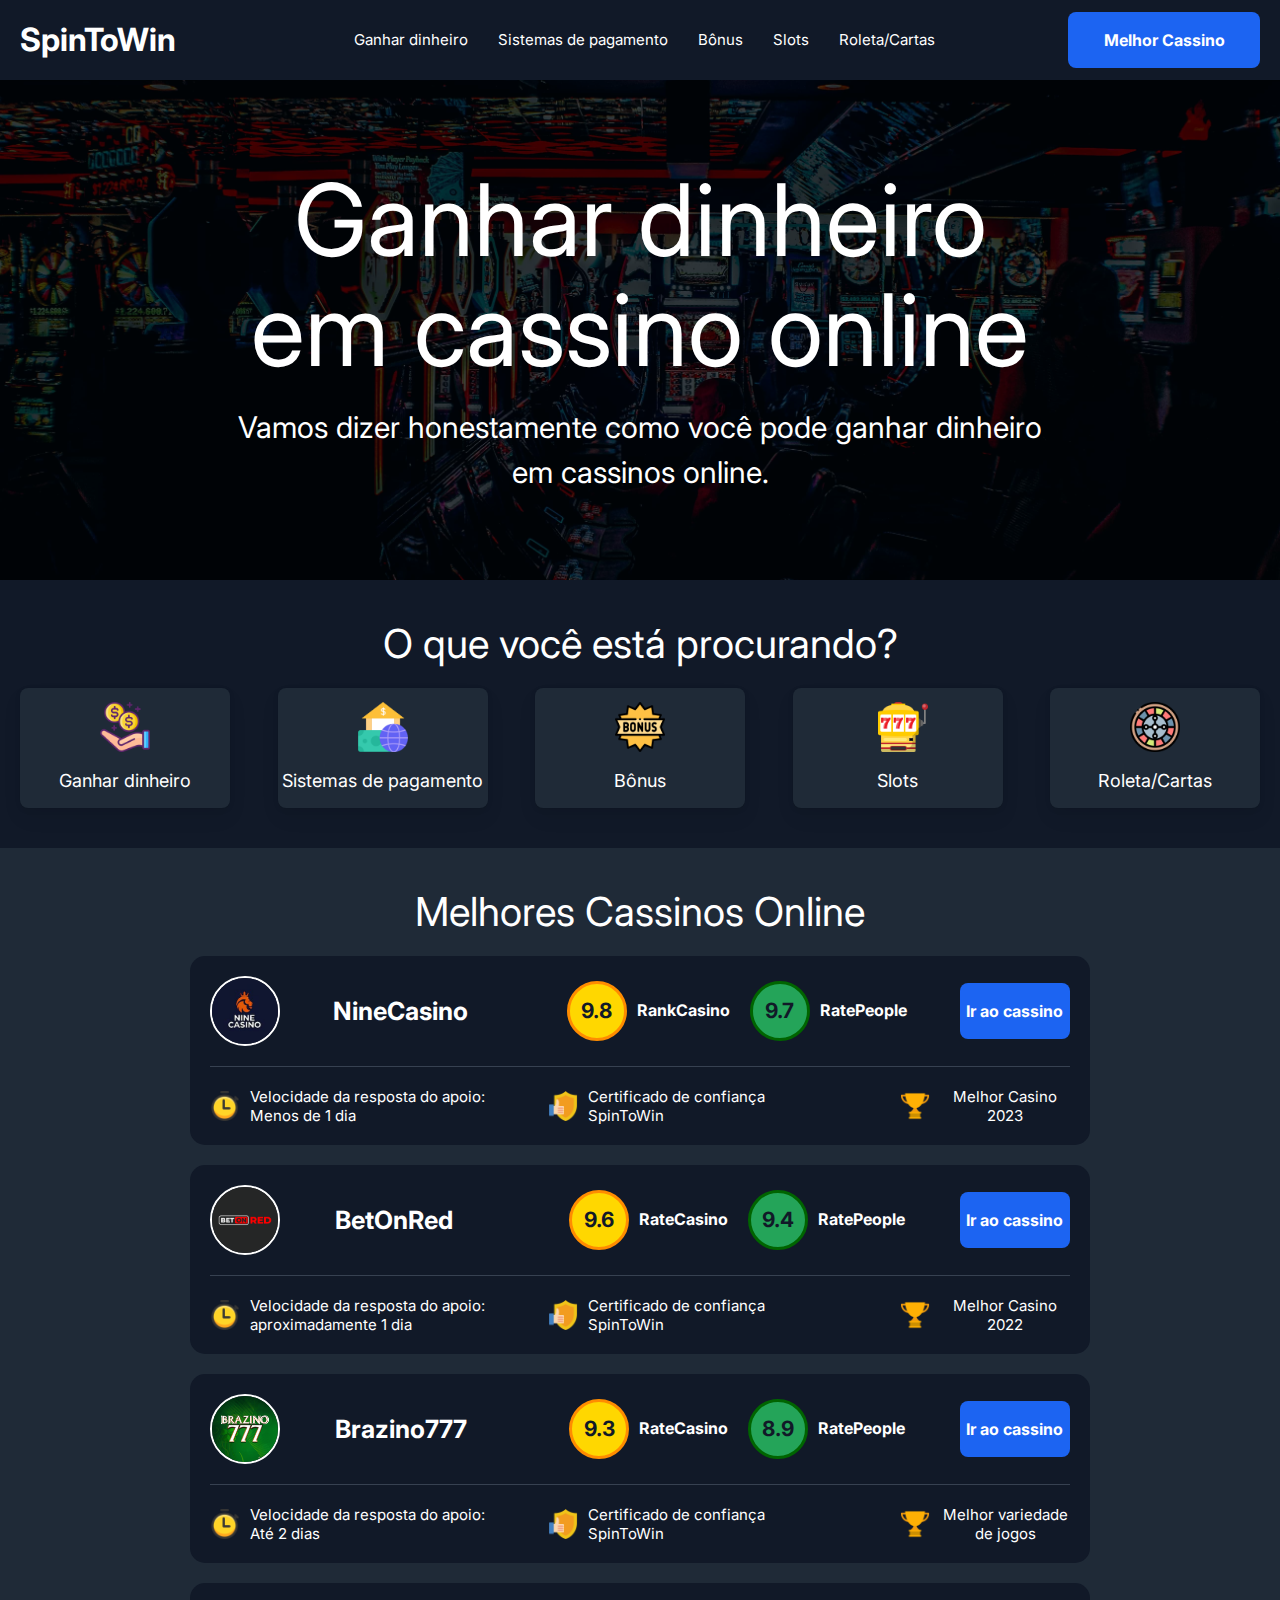
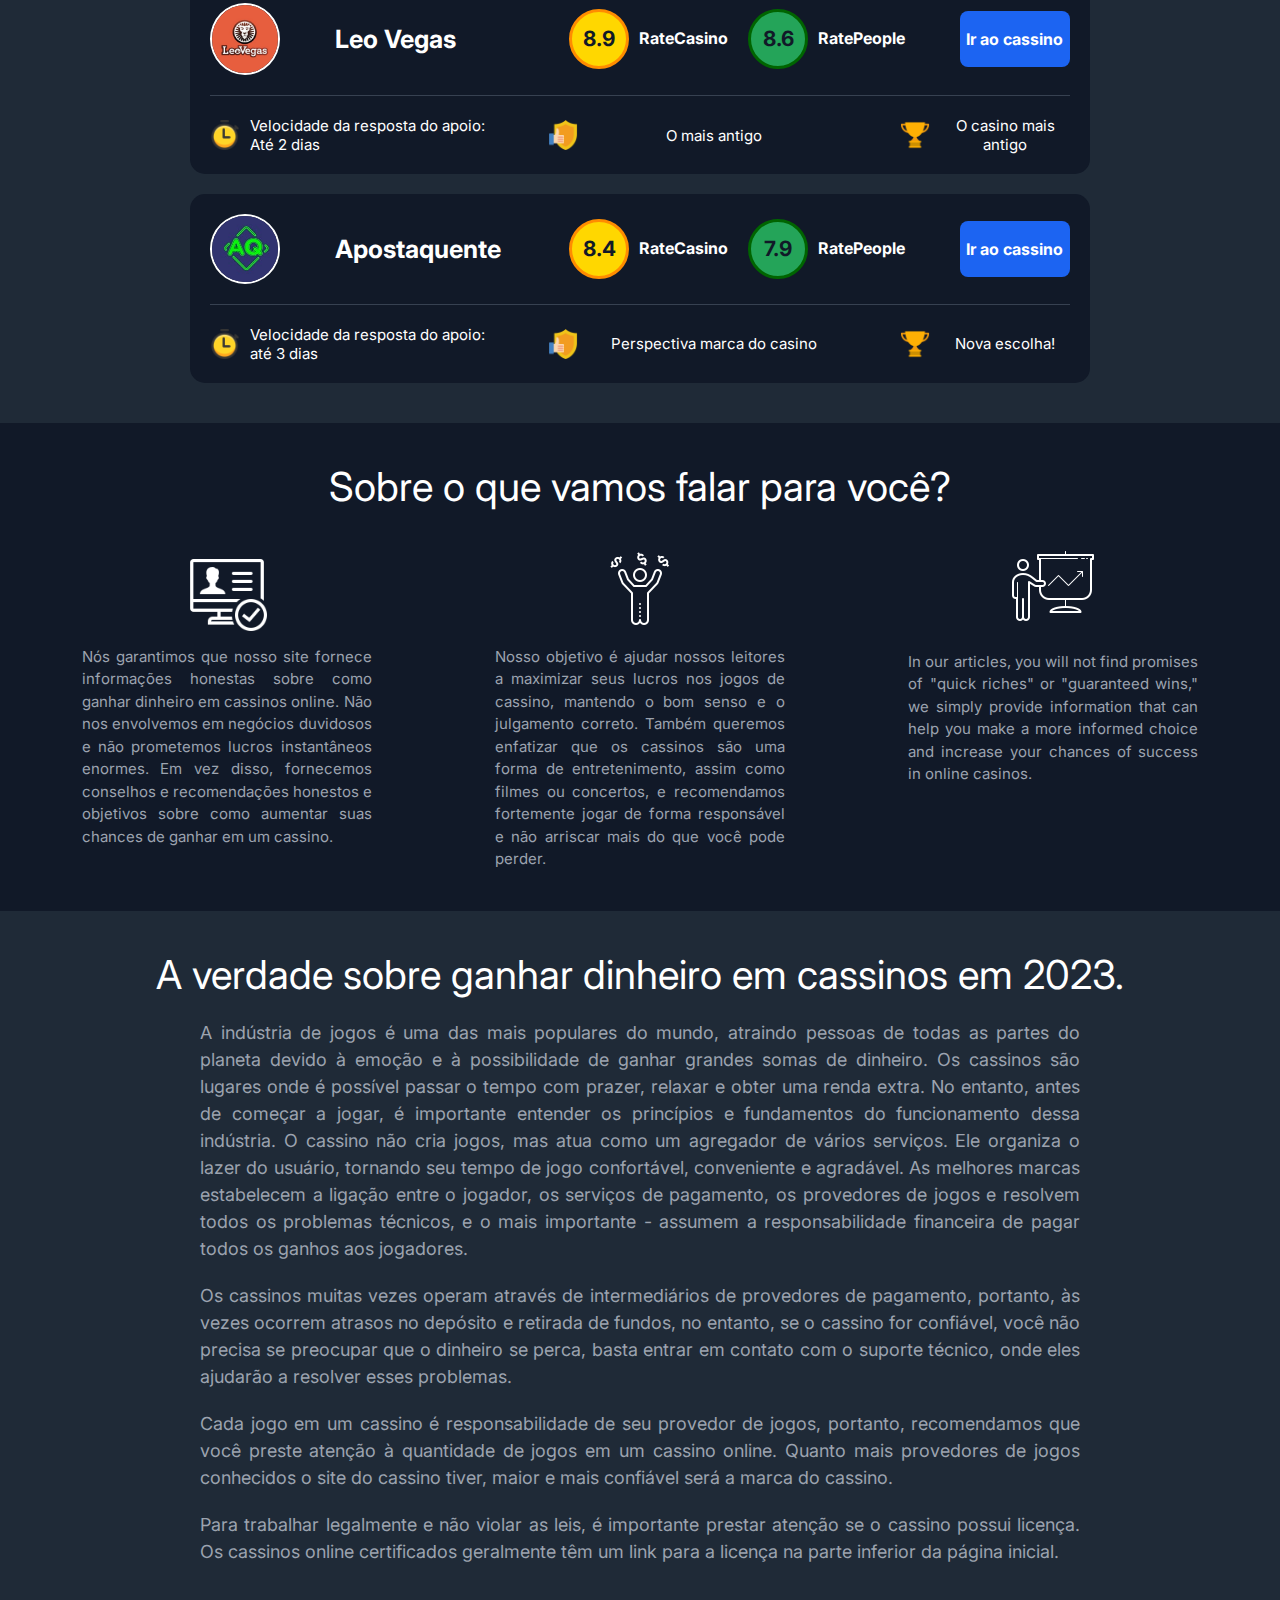
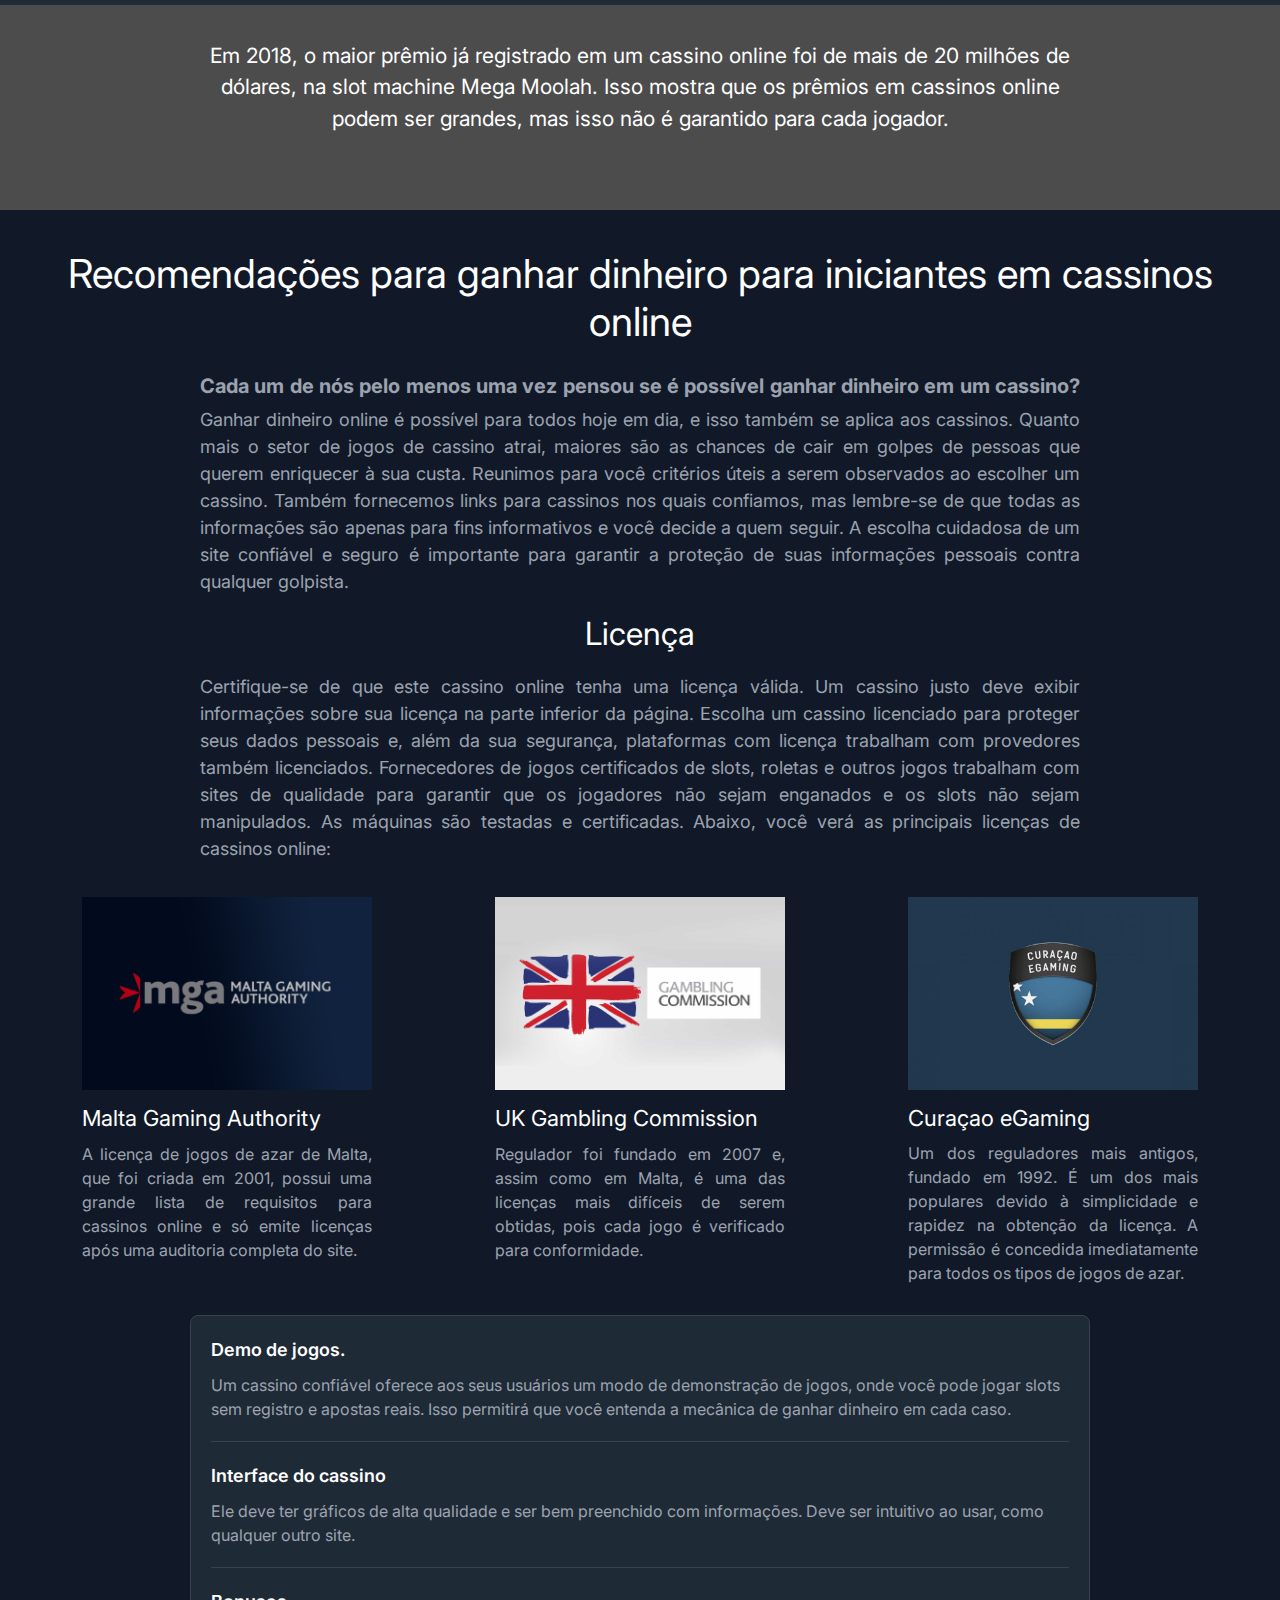
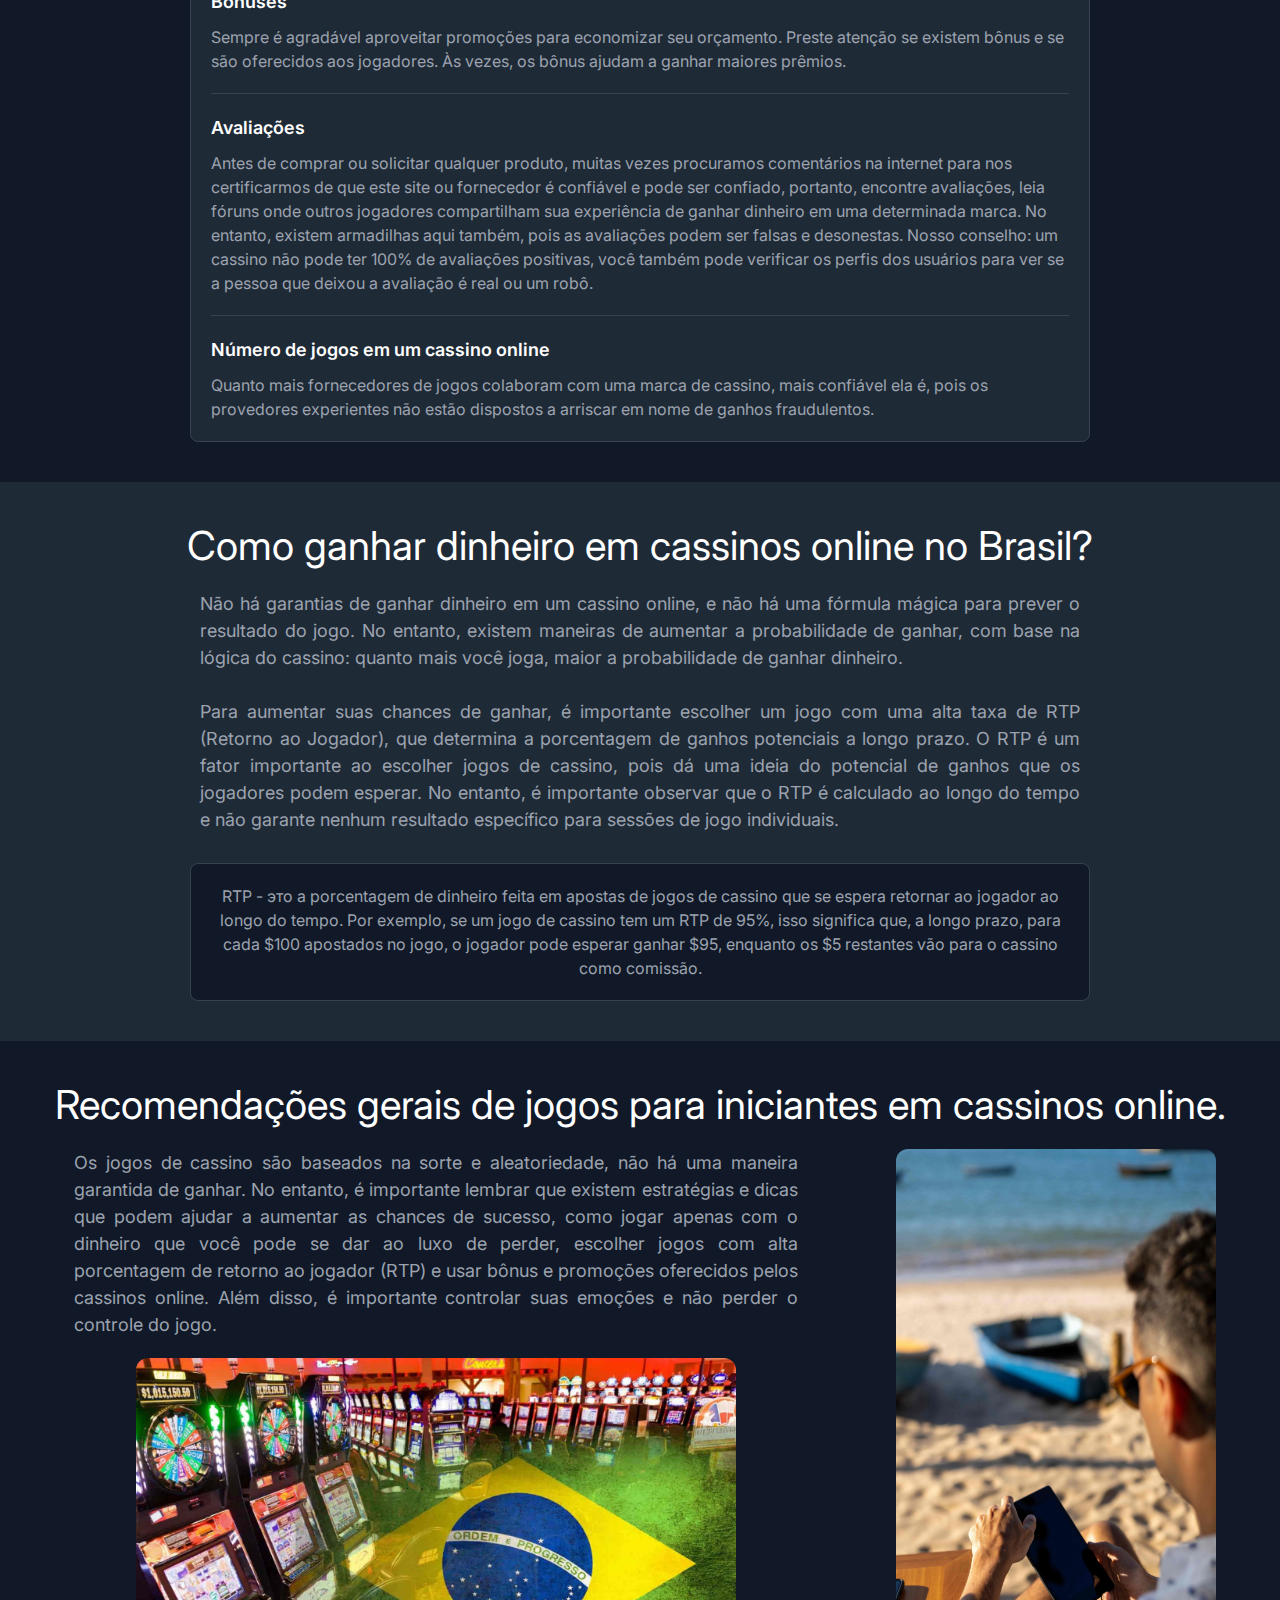
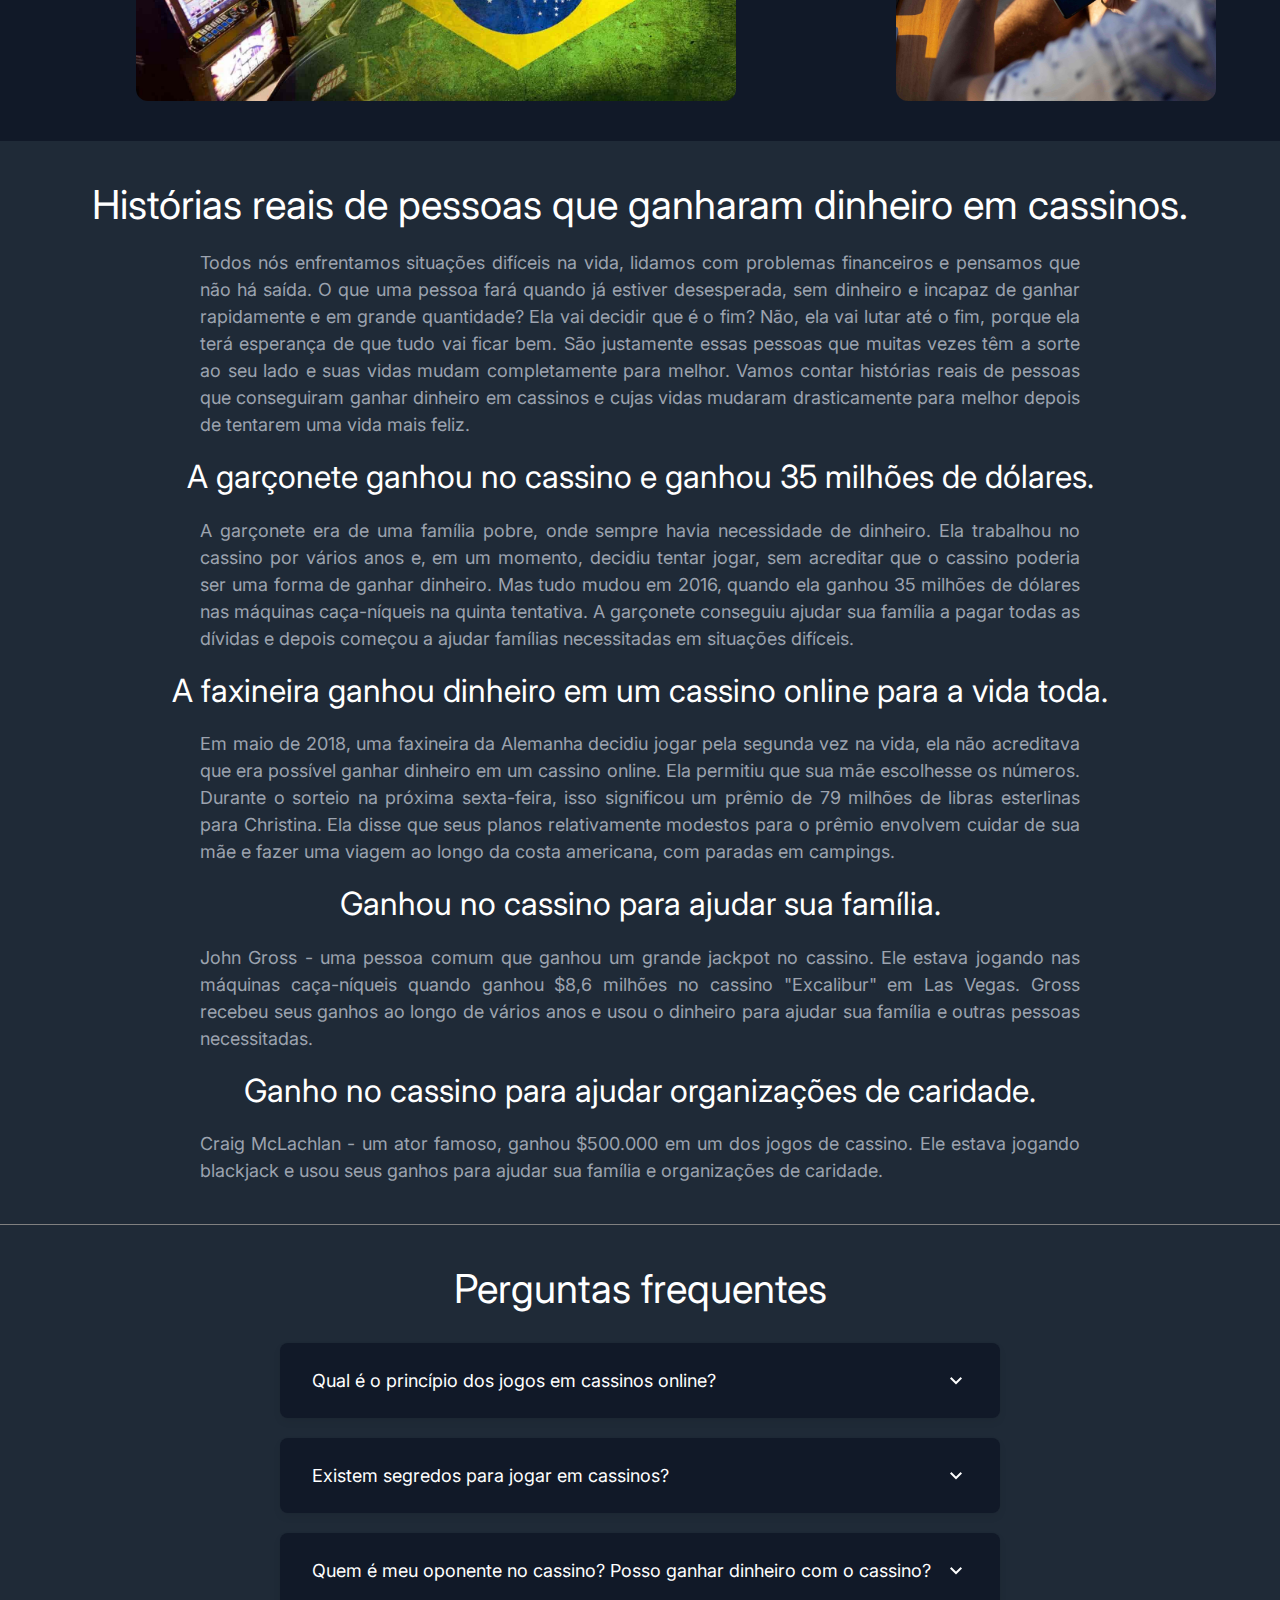
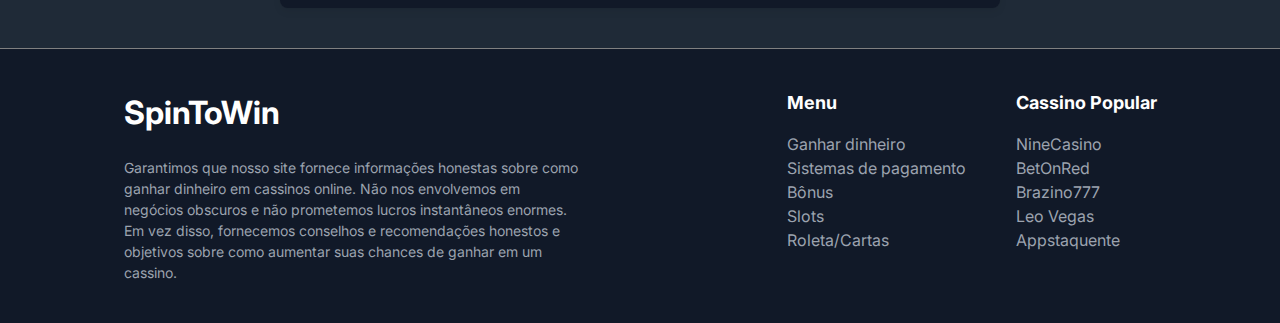
==== commit 4d12ebe7: "структуризация и оптимизация картинок" ====
--- a/index.html
+++ b/index.html
@@ -86,7 +86,7 @@
                     <div class="topCasino__box">
                         <div class="topCasino__box_wrapper">
                             <a href="#" class="logoCasino">
-                                <img src="img/nine-casino-logo-de.jpg" alt="#" class="logoCasino__img">
+                                <img src="img/main/brands/ninecasinoLogo.jpg" alt="#" class="logoCasino__img">
                             </a>
                             <a href="#" class="nameCasino">NineCasino</a>
                             <div class="rateCasinoWrapper">
@@ -104,15 +104,15 @@
                         <div class="grey-line"></div>
                         <div class="topCasino__box_descr">
                             <div class="responseTimer">
-                                <img src="img/main/responseTimer1.png" alt="" class="responseTimer__img">
+                                <img src="img/main/rateCasino/responseTimer.png" alt="" class="responseTimer__img">
                                 <p class="responseTimer__text">Velocidade da resposta do apoio:<br>Menos de 1 dia </p>
                             </div>
                             <div class="trust">
-                                <img src="img/main/trust1.png" alt="" class="trust__img">
+                                <img src="img/main/rateCasino/trust.png" alt="" class="trust__img">
                                 <p class="trust__text">Certificado de confiança SpinToWin</p>
                             </div>
                             <div class="reward">
-                                <img src="img/main/reward1.png" alt="" class="reward__img">
+                                <img src="img/main/rateCasino/reward.png" alt="" class="reward__img">
                                 <p class="reward__text">Melhor Casino 2023</p>
                             </div>
                         </div>
@@ -120,7 +120,7 @@
                     <div class="topCasino__box">
                         <div class="topCasino__box_wrapper">
                             <a href="#" class="logoCasino">
-                                <img src="img/main/brands/betonred-casino-logo.png" alt="#" class="logoCasino__img">
+                                <img src="img/main/brands/betonredLogo.png" alt="#" class="logoCasino__img">
                             </a>
                             <a href="#" class="nameCasino">BetOnRed</a>
                             <div class="rateCasinoWrapper">
@@ -138,15 +138,15 @@
                         <div class="grey-line"></div>
                         <div class="topCasino__box_descr">
                             <div class="responseTimer">
-                                <img src="img/main/responseTimer1.png" alt="" class="responseTimer__img">
+                                <img src="img/main/rateCasino/responseTimer.png" alt="" class="responseTimer__img">
                                 <p class="responseTimer__text">Velocidade da resposta do apoio:<br>aproximadamente 1 dia </p>
                             </div>
                             <div class="trust">
-                                <img src="img/main/trust1.png" alt="" class="trust__img">
+                                <img src="img/main/rateCasino/trust.png" alt="" class="trust__img">
                                 <p class="trust__text">Certificado de confiança SpinToWin</p>
                             </div>
                             <div class="reward">
-                                <img src="img/main/reward1.png" alt="" class="reward__img">
+                                <img src="img/main/rateCasino/reward.png" alt="" class="reward__img">
                                 <p class="reward__text">Melhor Casino 2022</p>
                             </div>
                         </div>
@@ -154,7 +154,7 @@
                     <div class="topCasino__box">
                         <div class="topCasino__box_wrapper">
                             <a href="#" class="logoCasino">
-                                <img src="img/main/brands/unnamed.png" alt="#" class="logoCasino__img">
+                                <img src="img/main/brands/brazino777Logo.png" alt="#" class="logoCasino__img">
                             </a>
                             <a href="#" class="nameCasino">Brazino777</a>
                             <div class="rateCasinoWrapper">
@@ -172,15 +172,15 @@
                         <div class="grey-line"></div>
                         <div class="topCasino__box_descr">
                             <div class="responseTimer">
-                                <img src="img/main/responseTimer1.png" alt="" class="responseTimer__img">
+                                <img src="img/main/rateCasino/responseTimer.png" alt="" class="responseTimer__img">
                                 <p class="responseTimer__text">Velocidade da resposta do apoio:<br>Até 2 dias</p>
                             </div>
                             <div class="trust">
-                                <img src="img/main/trust1.png" alt="" class="trust__img">
+                                <img src="img/main/rateCasino/trust.png" alt="" class="trust__img">
                                 <p class="trust__text">Certificado de confiança SpinToWin</p>
                             </div>
                             <div class="reward">
-                                <img src="img/main/reward1.png" alt="" class="reward__img">
+                                <img src="img/main/rateCasino/reward.png" alt="" class="reward__img">
                                 <p class="reward__text">Melhor variedade <br>de jogos</p>
                             </div>
                         </div>
@@ -188,7 +188,7 @@
                     <div class="topCasino__box">
                         <div class="topCasino__box_wrapper">
                             <a href="#" class="logoCasino">
-                                <img src="img/main/brands/leovegas1.jpg" alt="#" class="logoCasino__img">
+                                <img src="img/main/brands/leovegasLogo.jpg" alt="#" class="logoCasino__img">
                             </a>
                             <a href="#" class="nameCasino">Leo Vegas</a>
                             <div class="rateCasinoWrapper">
@@ -206,15 +206,15 @@
                         <div class="grey-line"></div>
                         <div class="topCasino__box_descr">
                             <div class="responseTimer">
-                                <img src="img/main/responseTimer1.png" alt="" class="responseTimer__img">
+                                <img src="img/main/rateCasino/responseTimer.png" alt="" class="responseTimer__img">
                                 <p class="responseTimer__text">Velocidade da resposta do apoio:<br>Até 2 dias</p>
                             </div>
                             <div class="trust">
-                                <img src="img/main/trust1.png" alt="" class="trust__img">
+                                <img src="img/main/rateCasino/trust.png" alt="" class="trust__img">
                                 <p class="trust__text">O mais antigo</p>
                             </div>
                             <div class="reward">
-                                <img src="img/main/reward1.png" alt="" class="reward__img">
+                                <img src="img/main/rateCasino/reward.png" alt="" class="reward__img">
                                 <p class="reward__text">O casino mais antigo</p>
                             </div>
                         </div>
@@ -222,9 +222,9 @@
                     <div class="topCasino__box">
                         <div class="topCasino__box_wrapper">
                             <a href="#" class="logoCasino">
-                                <img src="img/main/brands/feature-image-apostaquente.jpeg" alt="#" class="logoCasino__img">
+                                <img src="img/main/brands/apostaquenteLogo.jpeg" alt="#" class="logoCasino__img">
                             </a>
-                            <a href="#" class="nameCasino">Appstaquente</a>
+                            <a href="#" class="nameCasino">Apostaquente</a>
                             <div class="rateCasinoWrapper">
                                 <div class="rateCasino">
                                     <div class="rateCasino__count rateCasino__count_yellow">8.4</div>
@@ -240,15 +240,15 @@
                         <div class="grey-line"></div>
                         <div class="topCasino__box_descr">
                             <div class="responseTimer">
-                                <img src="img/main/responseTimer1.png" alt="" class="responseTimer__img">
+                                <img src="img/main/rateCasino/responseTimer.png" alt="" class="responseTimer__img">
                                 <p class="responseTimer__text">Velocidade da resposta do apoio:<br>até 3 dias</p>
                             </div>
                             <div class="trust">
-                                <img src="img/main/trust1.png" alt="" class="trust__img">
+                                <img src="img/main/rateCasino/trust.png" alt="" class="trust__img">
                                 <p class="trust__text">Perspectiva marca do casino</p>
                             </div>
                             <div class="reward">
-                                <img src="img/main/reward1.png" alt="" class="reward__img">
+                                <img src="img/main/rateCasino/reward.png" alt="" class="reward__img">
                                 <p class="reward__text">Nova escolha!</p>
                             </div>
                         </div>
@@ -263,7 +263,7 @@
             <div class="whyUs">
                 <div class="whyUs__block">
                     <div class="whyUs__img">
-                        <img src="img/whyUs/handshake.png" alt="">
+                        <img src="img/main/whyUs/handshake.png" alt="">
                     </div>
                     <div class="whyUs__text">
                         <p>Nós garantimos que nosso site fornece informações honestas sobre como ganhar dinheiro em cassinos online. Não nos envolvemos em negócios duvidosos e não prometemos lucros instantâneos enormes. Em vez disso, fornecemos conselhos e recomendações honestos e objetivos sobre como aumentar suas chances de ganhar em um cassino.</p>
@@ -271,7 +271,7 @@
                 </div>
                 <div class="whyUs__block">
                     <div class="whyUs__img">
-                        <img src="img/whyUs/monitorScreen.png" alt="">
+                        <img src="img/main/whyUs/monitorScreen.png" alt="">
                     </div>
                     <div class="whyUs__text">
                         <p>Nosso objetivo é ajudar nossos leitores a maximizar seus lucros nos jogos de cassino, mantendo o bom senso e o julgamento correto. Também queremos enfatizar que os cassinos são uma forma de entretenimento, assim como filmes ou concertos, e recomendamos fortemente jogar de forma responsável e não arriscar mais do que você pode perder.</p>
@@ -279,7 +279,7 @@
                 </div>
                 <div class="whyUs__block">
                     <div class="whyUs__img whyUs__img_correct">
-                        <img src="img/whyUs/presentation.png" alt="">
+                        <img src="img/main/whyUs/presentation.png" alt="">
                     </div>
                     <div class="whyUs__text">
                         <p>In our articles, you will not find promises of "quick riches" or "guaranteed wins," we simply provide information that can help you make a more informed choice and increase your chances of success in online casinos.</p>
@@ -317,21 +317,21 @@
                 <div class="licenses">
                     <div class="licenses__box">
                         <div class="licenses__img">
-                            <img src="img/license/malta.jpg" alt="">
+                            <img src="img/main/license/malta.jpg" alt="">
                         </div>
                         <h4 class="licenses__title">Malta Gaming Authority</h4>
                         <p class="licenses__descr">A licença de jogos de azar de Malta, que foi criada em 2001, possui uma grande lista de requisitos para cassinos online e só emite licenças após uma auditoria completa do site.</p>
                     </div>
                     <div class="licenses__box">
                         <div class="licenses__img">
-                            <img src="img/license/UKGambling.jpg" alt="">
+                            <img src="img/main/license/UKGambling.jpg" alt="">
                         </div>
                         <h4 class="licenses__title">UK Gambling Commission</h4>
                         <p class="licenses__descr">Regulador foi fundado em 2007 e, assim como em Malta, é uma das licenças mais difíceis de serem obtidas, pois cada jogo é verificado para conformidade.</p>
                     </div>
                     <div class="licenses__box">
                         <div class="licenses__img">
-                            <img src="img/license/CuraçaoeGaming.jpg" alt="">
+                            <img src="img/main/license/CuraçaoeGaming.jpg" alt="">
                         </div>
                         <h4 class="licenses__title">Curaçao eGaming</h4>
                         <p class="licenses__descr">Um dos reguladores mais antigos, fundado em 1992. É um dos mais populares devido à simplicidade e rapidez na obtenção da licença. A permissão é concedida imediatamente para todos os tipos de jogos de azar.</p>
@@ -388,11 +388,11 @@
                 <div class="recommendations__text">
                     <p class="text">Os jogos de cassino são baseados na sorte e aleatoriedade, não há uma maneira garantida de ganhar. No entanto, é importante lembrar que existem estratégias e dicas que podem ajudar a aumentar as chances de sucesso, como jogar apenas com o dinheiro que você pode se dar ao luxo de perder, escolher jogos com alta porcentagem de retorno ao jogador (RTP) e usar bônus e promoções oferecidos pelos cassinos online. Além disso, é importante controlar suas emoções e não perder o controle do jogo.</p>
                     <div class="img img_recommendations">
-                        <img src="img/brasil_gembling_betting_casino_trafic-1536x878.jpg" alt="">
+                        <img src="img/main/brasilCassino.jpg" alt="">
                     </div>
                 </div>
                 <div class="img recommendations__img">
-                    <img src="img/manphone.jpeg" alt="">
+                    <img src="img/main/manphone.jpeg" alt="">
                 </div>
             </div>
         </div>
--- a/css/style.min.css
+++ b/css/style.min.css
@@ -1 +1 @@
-@import url(https://fonts.googleapis.com/css2?family=Inter:wght@400;700;900&display=swap);*{padding:0;margin:0;border:none}*,::after,::before{box-sizing:border-box}a,a:link,a:visited{text-decoration:none}a:hover{text-decoration:none}aside,footer,header,main,nav,section{display:block}h1,h2,h3,h4,h5,h6,p{font-size:inherit;font-weight:inherit}ul,ul li{list-style:none}img{vertical-align:top}img,svg{max-width:100%;height:auto}address{font-style:normal}button,input,select,textarea{font-family:inherit;font-size:inherit;color:inherit;background-color:rgba(0,0,0,0)}input::-ms-clear{display:none}button,input[type=submit]{display:inline-block;box-shadow:none;background-color:rgba(0,0,0,0);background:0 0;cursor:pointer}button:active,button:focus,input:active,input:focus{outline:0}button::-moz-focus-inner{padding:0;border:0}label{cursor:pointer}legend{display:block}*{font-family:Inter,sans-serif}.container{padding:0 20px;max-width:1300px;margin:0 auto}.hiddenAnswer{display:none;margin-top:0;max-height:none;transition:.3s}.rotate{transform:rotate(-180deg)}.promo{background:url(../img/john-schnobrich-VnHzobjGra4-unsplash.jpg) center center/cover no-repeat;background-attachment:fixed;height:500px;position:relative;padding:0 25px}.promo__wrapper::after{content:"";display:block;position:absolute;top:0;left:0;z-index:2;width:100%;height:100%;background-color:rgba(0,0,0,.7)}.promo__text{position:absolute;z-index:3;top:0;left:0;width:100%;height:100%;display:flex;justify-content:center;align-items:center;flex-direction:column}.promo__title{font-style:normal;font-weight:400;font-size:100px;line-height:110%;color:#fff;text-align:center}.promo__descr{margin:20px 30px 0;font-style:normal;font-weight:400;font-size:30px;line-height:150%;color:#fff;text-align:center}@media(min-width:576px)and (max-width:767px){.promo .promo{height:400px}.promo .promo__title{font-size:63px}.promo .promo__descr{font-size:18px}}@media(min-width:320px)and (max-width:575px){.promo .promo{height:400px}.promo .promo__title{font-size:50px}.promo .promo__descr{font-size:16px}}#selectedLink{background-color:#113454}#selectedLink .blockWithLinks__title{color:#fff}.header{position:relative;background:#111928}.header__wrapper{height:80px;display:flex;justify-content:space-between;align-items:center}.header .logo{width:200px;display:flex;align-items:center;font-style:normal;font-weight:700;font-size:32px;line-height:150%;color:#fff}.header .menu{display:flex;justify-content:space-between;align-items:center;margin:0 20px;gap:30px}.header .menu__item{font-style:normal;font-weight:400;font-size:15px;line-height:150%}.header .menu__item a{color:#fff}.header input{position:fixed;opacity:0}.header label{position:fixed;top:24px;right:40px;margin:0;padding:0;border:none;outline:0;background:0 0;cursor:pointer}.header label::before{position:fixed;z-index:1;top:0;left:0;right:0;bottom:0;background-color:rgba(10,38,57,.75);content:"";opacity:0;pointer-events:none;transition:opacity .5s cubic-bezier(.19,1,.22,1)}.header label .burger{position:fixed;top:24px;right:40px;z-index:3;width:2em;height:2em;margin:0;padding:0;transition:opacity .5s cubic-bezier(.19,1,.22,1)}.header label .burger .bar,.header label .burger::after,.header label .burger::before{position:absolute;left:0;display:block;width:100%;height:12%;background:#030303;content:"";transition:all .5s cubic-bezier(.19,1,.22,1)}.header label .burger .bar{top:44%}.header label .burger::before{top:0;transform-origin:top left}.header label .burger::after{bottom:0;transform-origin:bottom left}.header input:focus+label .burger,.header label:hover .burger{opacity:.75}.header nav{position:fixed;top:0;left:0;bottom:0;z-index:999;display:flex;flex-flow:column nowrap;justify-content:center;align-items:flex-start;transform:translate3d(0,0,0);transform:translateX(-100%);will-change:transform;transition:transform .5s cubic-bezier(.19,1,.22,1)}.header nav::before{position:absolute;top:0;bottom:0;left:0;z-index:-1;width:25em;background:#74696c;content:"";transform:skewX(15deg) translateX(-100%);transform-origin:bottom left;will-change:transform;transition:transform .5s cubic-bezier(.19,1,.22,1)}@media(min-width:40em){.header nav::before{width:40em}}.header nav a{margin:.5em 0;padding:.2em 2em;font-size:1em;color:#fff;text-decoration:none;font-weight:500;transform:translateX(-100%);transition:color .15s,transform .5s;transition-timing-function:cubic-bezier(.19,1,.22,1)}.header nav a:nth-child(1){transition-delay:0s,.1s}.header nav a:nth-child(2){transition-delay:0s,150ms}.header nav a:nth-child(3){transition-delay:0s,.2s}.header nav a:nth-child(4){transition-delay:0s,250ms}.header nav a:nth-child(5){transition-delay:0s,.3s}.header nav a:nth-child(6){transition-delay:0s,350ms}.header nav a:focus,.header nav a:hover{color:#000}.header .btn_burger{margin:.5em 2em}.header .promo{overflow:hidden}.header .promo .content{transform:translate3d(0,0,0);will-change:transform,filter;transition:all .5s cubic-bezier(.19,1,.22,1)}.header [id=navcheck]:checked+label::before{opacity:1;pointer-events:auto}.header [id=navcheck]:checked+label .burger::after,.header [id=navcheck]:checked+label .burger::before{width:141.42%}.header [id=navcheck]:checked+label .burger::before{transform:rotate(45deg) translateY(-50%)}.header [id=navcheck]:checked+label .burger::after{transform:rotate(-45deg) translateY(50%)}.header [id=navcheck]:checked+label .burger .bar{transform:scale(.1)}.header [id=navcheck]:checked~nav{transform:translateX(0)}.header [id=navcheck]:checked~nav::before{transform:skewX(15deg) translateX(0)}.header [id=navcheck]:checked~nav a{transform:translateX(0)}.header [id=navcheck]:checked~main .content{transform:translateX(3em);transform-origin:left center;filter:blur(2px)}.header .visuallyhidden{border:0;clip:rect(0 0 0 0);height:1px;margin:-1px;overflow:hidden;padding:0;position:absolute;width:1px}.header body{overflow-x:hidden;background:#444;color:#fff;font:1em/1.4 lato}.header main{background:#3498db;padding:5% 0}.header article{width:80%;margin:0 auto;font-size:1.3em}@media(min-width:60em){.header article{width:50%}}.header h1{font:2.5em/1.4 "roboto condensed";font-weight:700}@media(min-width:991px){.header .header__wrapper input{display:none}.header .header__wrapper label{display:none}.header .header__wrapper #menu{display:none}}@media(max-width:991px){.header input{position:fixed;opacity:0}.header label{position:fixed;top:24px;right:40px;margin:0;padding:0;border:none;outline:0;background:0 0;cursor:pointer}.header label::before{position:fixed;z-index:1;top:0;left:0;right:0;bottom:0;background-color:rgba(10,38,57,.75);content:"";opacity:0;pointer-events:none;transition:opacity .5s cubic-bezier(.19,1,.22,1)}.header label .burger{position:fixed;top:24px;right:40px;z-index:3;width:2em;height:2em;margin:0;padding:0;transition:opacity .5s cubic-bezier(.19,1,.22,1)}.header label .burger .bar,.header label .burger::after,.header label .burger::before{position:absolute;left:0;display:block;width:100%;height:12%;background:#030303;content:"";transition:all .5s cubic-bezier(.19,1,.22,1)}.header label .burger .bar{top:44%}.header label .burger::before{top:0;transform-origin:top left}.header label .burger::after{bottom:0;transform-origin:bottom left}.header input:focus+label .burger,.header label:hover .burger{opacity:.75}.header nav{position:fixed;top:0;left:0;bottom:0;z-index:999;display:flex;flex-flow:column nowrap;justify-content:center;align-items:flex-start;transform:translate3d(0,0,0);transform:translateX(-100%);will-change:transform;transition:transform .5s cubic-bezier(.19,1,.22,1)}.header nav::before{position:absolute;top:0;bottom:0;left:0;z-index:-1;width:25em;background:#74696c;content:"";transform:skewX(15deg) translateX(-100%);transform-origin:bottom left;will-change:transform;transition:transform .5s cubic-bezier(.19,1,.22,1)}}@media(max-width:991px)and (min-width:40em){.header nav::before{width:40em}}@media(max-width:991px){.header nav a{margin:.5em 0;padding:.2em 2em;font-size:1em;color:#fff;text-decoration:none;font-weight:500;transform:translateX(-100%);transition:color .15s,transform .5s;transition-timing-function:cubic-bezier(.19,1,.22,1)}.header nav a:nth-child(1){transition-delay:0s,.1s}.header nav a:nth-child(2){transition-delay:0s,150ms}.header nav a:nth-child(3){transition-delay:0s,.2s}.header nav a:nth-child(4){transition-delay:0s,250ms}.header nav a:nth-child(5){transition-delay:0s,.3s}.header nav a:nth-child(6){transition-delay:0s,350ms}.header nav a:focus,.header nav a:hover{color:#000}}@media(max-width:991px){.header .btn_burger{margin:.5em 2em}}@media(max-width:991px){.header .promo{overflow:hidden}.header .promo .content{transform:translate3d(0,0,0);will-change:transform,filter;transition:all .5s cubic-bezier(.19,1,.22,1)}}@media(max-width:991px){.header [id=navcheck]:checked+label::before{opacity:1;pointer-events:auto}.header [id=navcheck]:checked+label .burger::after,.header [id=navcheck]:checked+label .burger::before{width:141.42%}.header [id=navcheck]:checked+label .burger::before{transform:rotate(45deg) translateY(-50%)}.header [id=navcheck]:checked+label .burger::after{transform:rotate(-45deg) translateY(50%)}.header [id=navcheck]:checked+label .burger .bar{transform:scale(.1)}.header [id=navcheck]:checked~nav{transform:translateX(0)}.header [id=navcheck]:checked~nav::before{transform:skewX(15deg) translateX(0)}.header [id=navcheck]:checked~nav a{transform:translateX(0)}.header [id=navcheck]:checked~main .content{transform:translateX(3em);transform-origin:left center;filter:blur(2px)}}@media(max-width:991px){.header .visuallyhidden{border:0;clip:rect(0 0 0 0);height:1px;margin:-1px;overflow:hidden;padding:0;position:absolute;width:1px}}@media(max-width:991px){.header body{overflow-x:hidden;background:#444;color:#fff;font:1em/1.4 lato}}@media(max-width:991px){.header main{background:#3498db;padding:5% 0}}@media(max-width:991px){.header article{width:80%;margin:0 auto;font-size:1.3em}}@media(max-width:991px)and (min-width:60em){.header article{width:50%}}@media(max-width:991px){.header h1{font:2.5em/1.4 "roboto condensed";font-weight:700}}@media(max-width:991px){.header .btn_header,.header .menu{display:none}}.btn{display:flex;justify-content:center;align-items:center;width:192px;height:56px;background:#1c64f2;border-radius:8px;text-align:center;font-style:normal;font-weight:700;font-size:16px;line-height:150%;color:#fff;transition:all .3s}.btn:hover{background-color:#24a459}.btn_center{margin:0 auto;margin-top:15px;padding:5px}.btn_ref{width:110px}.footer{background-color:#111928;padding:40px 0;border-top:1.5px solid gray}.footer__wrapper{display:flex;justify-content:space-around}.footer__about{max-width:456px}.footer__about .logo{width:200px;display:flex;align-items:center;font-style:normal;font-weight:700;font-size:32px;line-height:150%;color:#fff}.footer__about .logo__text{margin-top:20px;font-style:normal;font-weight:400;font-size:14px;line-height:150%;color:#9ca3af}.footer__links{display:flex;justify-content:space-between}.footer__menu{max-width:184px;margin-right:50px}.footer__menu .menu__list{margin-top:16px}.footer__menu .menu__item{font-style:normal;font-weight:400;font-size:16px;line-height:150%;gap:12px}.footer__menu .menu__item a{color:#9ca3af}.footer__popularCasino{max-width:184px}.footer__popularCasino .casino__list{margin-top:16px}.footer__popularCasino .casino__item{font-style:normal;font-weight:400;font-size:16px;line-height:150%;gap:12px}.footer__popularCasino .casino__item a{color:#9ca3af}.footer__title{font-style:normal;font-weight:700;font-size:18px;line-height:150%;color:#fff}@media(min-width:768px)and (max-width:991px){.footer .footer__about{max-width:350px}}@media(min-width:320px)and (max-width:767px){.footer .footer__wrapper{flex-direction:column}.footer .footer__about{max-width:100%}.footer .footer__links{margin-top:20px;justify-content:start}}@media(max-width:991px){.promo{background-attachment:local}}.linksInPages{padding:40px 0;background-color:#111928}.linksInPages__wrapper .blockWithLinks{margin:0 auto;margin-top:20px;display:flex;justify-content:space-between;align-items:center}.linksInPages__wrapper .blockWithLinks__box{display:flex;flex-direction:column;justify-content:center;align-items:center;width:210px;height:120px;background:#1f2a37;box-shadow:0 10px 20px rgba(0,0,0,.06),0 2px 6px rgba(0,0,0,.06),0 0 1px rgba(0,0,0,.06);border-radius:8px;transition:all .3s}.linksInPages__wrapper .blockWithLinks__box:hover{background:#113454}.linksInPages__wrapper .blockWithLinks__box:hover .blockWithLinks__title{color:#fff}.linksInPages__wrapper .blockWithLinks__icon{width:50px}.linksInPages__wrapper .blockWithLinks__icon img{width:100%}.linksInPages__wrapper .blockWithLinks__icon .trans{transform:translateX(5px)}.linksInPages__wrapper .blockWithLinks__title{margin-top:15px;font-weight:400;font-size:18px;line-height:150%;text-align:center;color:#fff}.title{padding:0 10px;font-style:normal;font-weight:400;font-size:40px;line-height:120%;text-align:center;color:#fff}.title_h3{margin-top:40px;font-size:32px}.title_low{margin-top:20px;font-size:32px}.text{padding:0 10px;max-width:900px;margin:0 auto;margin-top:20px;font-style:normal;font-weight:400;font-size:18px;line-height:150%;text-align:justify;color:#9ca3af}.text span{font-size:20px;font-weight:700;line-height:200%}.img{display:block;margin:0 auto;margin-top:20px;max-width:600px}.img img{width:100%}.img_recommendations{border-radius:12px}.img_recommendations img{border-radius:12px}.img_payment{max-width:450px}.topCasino{margin:0 auto;max-width:900px;display:flex;flex-direction:column;justify-content:center;align-items:center}.topCasino__box{width:100%;margin:0 auto;margin-top:20px;padding:20px;background:#111928;border-radius:15px}.topCasino__box_wrapper{display:flex;justify-content:space-between;align-items:center}.topCasino__box_descr{display:flex;justify-content:space-between;gap:10px}.topCasino__box_descr .responseTimer{display:flex;align-items:center;gap:10px;width:278px}.topCasino__box_descr .responseTimer__img{width:30px;height:30px}.topCasino__box_descr .responseTimer__text{color:#fff;font-size:15px}.topCasino__box_descr .trust{display:flex;align-items:center;gap:10px;width:293px}.topCasino__box_descr .trust__img{width:30px;height:30px}.topCasino__box_descr .trust__text{color:#fff;font-size:15px;margin:0 auto}.topCasino__box_descr .reward{display:flex;align-items:center;gap:10px;width:170px}.topCasino__box_descr .reward__img{width:30px;height:30px}.topCasino__box_descr .reward__text{margin:0 auto;color:#fff;font-size:15px;text-align:center}.topCasino__box .logoCasino{width:70px;border-radius:100%}.topCasino__box .logoCasino__img{width:100%;border-radius:100%;border:2px solid #fff}.topCasino__box .nameCasino{display:block;width:180px;font-style:normal;font-weight:700;font-size:25px;line-height:120%;color:#fff}.topCasino__box .rateCasinoWrapper{display:flex;gap:20px;align-items:center;justify-content:center}.topCasino__box .rateCasinoWrapper .rateCasino{position:relative;display:flex;justify-content:center;gap:10px}.topCasino__box .rateCasinoWrapper .rateCasino__text{display:flex;justify-content:center;align-items:center;font-style:normal;font-weight:700;font-size:16px;line-height:120%;color:#fff}.topCasino__box .rateCasinoWrapper .rateCasino__count{border-radius:100%;height:60px;width:60px;display:flex;justify-content:center;align-items:center;font-style:normal;font-weight:700;font-size:21px;line-height:120%;color:#111928}.topCasino__box .rateCasinoWrapper .rateCasino__count_yellow{background-color:gold;border:3px solid #ff8c00}.topCasino__box .rateCasinoWrapper .rateCasino__count_green{background-color:#24a459;border:3px solid #006400}.topCasinoSection{padding:40px 0;background:#1f2a37}.about{padding:40px 0;background-color:#111928}.about .whyUs{margin-top:40px;display:flex;justify-content:space-around}.about .whyUs__block{display:flex;flex-direction:column;align-items:center;max-width:290px}.about .whyUs__img{width:80px}.about .whyUs__img img{width:100%}.about .whyUs__img_correct{margin-top:-15px;width:100px}.about .whyUs__text{width:100%;margin-top:15px;color:#9ca3af;text-align:justify;font-style:normal;font-weight:400;font-size:15px;line-height:150%}.aboutEarning{padding:40px 0;background-color:#1f2a37}.howChooseCasino{padding:40px 0;background-color:#111928}.howChooseCasino .licenses{display:flex;justify-content:space-around;margin-top:35px}.howChooseCasino .licenses__box{width:290px}.howChooseCasino .licenses__img{width:290px}.howChooseCasino .licenses__img img{width:100%}.howChooseCasino .licenses__title{margin-top:15px;font-style:normal;font-weight:400;font-size:22px;line-height:120%;color:#fff}.howChooseCasino .licenses__descr{margin-top:10px;font-style:normal;font-weight:400;font-size:16px;line-height:150%;color:#9ca3af;text-align:justify}.table{margin:0 auto;margin-top:30px;max-width:900px;background-color:#1f2a37;border:1px solid #374151;border-radius:8px;padding:20px}.table_roulette{background:#111928}.table_bonus{background-color:#111928}.table .tableContent__title{font-style:normal;font-weight:600;font-size:18px;line-height:150%;color:#fff}.table .tableContent__descr{margin-top:10px;font-style:normal;font-weight:400;font-size:16px;line-height:150%;color:#9ca3af}.table .tableContent__descr a{color:#f4f4f4}.table .grey-line{margin:20px 0;height:1px;background-color:#374151}.grey-line{margin:20px 0;height:1px;background-color:#374151}.aboutRtp{padding:40px 0;background:#1f2a37}.aboutRtp__table{margin:0 auto;margin-top:30px;max-width:900px;background-color:#111928;border:1px solid #374151;border-radius:8px;padding:20px;color:#9ca3af;text-align:center;font-style:normal;font-weight:400;font-size:16px;line-height:150%;color:#9ca3af}.selectedForLinks_bg{background:#113454}.selectedForLinks_color{color:#fff}.recommendations{padding:40px 0;background-color:#111928}.recommendations__wrapper{margin:0 auto;display:flex;justify-content:space-around}.recommendations__text{max-width:60%;margin:0 auto}.recommendations__img{width:320px;display:flex;justify-content:center}.recommendations__img img{border-radius:12px}.realPeople{padding:40px 0;background-color:#1f2a37}.faq{background:#1f2a37;padding:40px 0;border-top:1.5px solid gray}.faq__wrapper{margin:0 auto;margin-top:30px;display:flex;flex-direction:column;justify-content:center;width:900px;flex-wrap:wrap;gap:20px}.faq__wrapper .question{margin:0 auto;padding:24px 32px;width:80%;min-height:75px;background-color:#111928;box-shadow:0 4px 8px rgba(0,0,0,.06),0 0 1px rgba(0,0,0,.06);border-radius:8px}.faq__wrapper .question__wrapper{display:flex;justify-content:space-between;align-items:center}.faq__wrapper .question__title{font-style:normal;font-weight:400;font-size:18px;line-height:150%;color:#fff}.faq__wrapper .question__icon{cursor:pointer}.faq__wrapper .question__text{margin-top:20px;font-size:15px;width:90%;color:#9ca3af}.fact{background:url(../img/john-schnobrich-VnHzobjGra4-unsplash.jpg) center center/cover no-repeat;background-attachment:fixed;height:205px;position:relative}@media(max-width:991px){.fact{background-attachment:local}}.fact__wrapper::after{content:"";display:block;position:absolute;top:0;left:0;z-index:2;width:100%;height:100%;background-color:rgba(0,0,0,.7)}.fact__text{position:absolute;height:100%;width:100%;top:0;left:50%;transform:translate(-50%);padding:35px 10px;max-width:900px;text-align:center;font-weight:400;font-size:21px;line-height:150%;z-index:3;color:#fff}@media(min-width:992px)and (max-width:1199px){.linksInPages .blockWithLinks__box{width:180px}}@media(min-width:768px)and (max-width:991px){.linksInPages .blockWithLinks__box{width:143px}.topCasino__box .nameCasino{width:130px;font-size:18px}.topCasino__box .rateCasinoWrapper .rateCasino__count{height:50px;width:50px}.about .whyUs__block{max-width:200px}.about .whyUs__text{font-size:13px}.howChooseCasino .licenses__box{width:210px}.howChooseCasino .licenses__img{width:210px}.howChooseCasino .licenses__title{font-size:17px}.howChooseCasino .licenses__descr{font-size:13px}.recommendations__img{display:none}.recommendations__text{max-width:100%}.faq__wrapper{width:100%;justify-content:center}.faq__wrapper .question{width:80%}}@media(min-width:576px)and (max-width:767px){.topCasino__box .logoCasino{width:130px}.topCasino__box .nameCasino{width:220px;margin-top:10px;text-align:center;font-size:30px}.topCasino__box .btn_ref{margin-top:15px;width:130px;height:50px}.topCasino__box .rateCasinoWrapper .rateCasino{margin-top:15px;flex-direction:column-reverse;align-items:center}.topCasino__box .rateCasinoWrapper .rateCasino__text{font-size:20px}.topCasino__box_wrapper{flex-direction:column}.topCasino__box_descr{flex-direction:column;align-items:center}.topCasino__box_descr .responseTimer,.topCasino__box_descr .reward,.topCasino__box_descr .trust{flex-direction:column;text-align:center}.linksInPages .blockWithLinks{flex-direction:column;justify-content:center;align-items:center}.linksInPages .blockWithLinks__box{margin-bottom:10px;width:50%}.about .whyUs{margin-top:0;flex-direction:column;justify-content:center;align-items:center}.about .whyUs__block{margin-top:30px;max-width:90%}.about .whyUs__text{font-size:13px}.fact__text{font-size:17px}.howChooseCasino .licenses{flex-direction:column;margin-top:0}.howChooseCasino .licenses__box{width:90%;margin:0 auto;margin-top:35px;justify-content:center}.howChooseCasino .licenses__img{display:block;margin:0 auto;width:90%}.howChooseCasino .licenses__title{font-size:23px}.howChooseCasino .licenses__descr{font-size:17px}.recommendations__img{display:none}.recommendations__text{max-width:100%}.faq__wrapper{flex-direction:column;width:100%;justify-content:center}.faq__wrapper .question{margin:0 auto;width:80%}}@media(min-width:320px)and (max-width:575px){.topCasino__box .logoCasino{width:130px}.topCasino__box .nameCasino{width:220px;margin-top:10px;text-align:center;font-size:30px}.topCasino__box .btn_ref{margin-top:15px;width:130px;height:50px}.topCasino__box .rateCasinoWrapper .rateCasino{margin-top:15px;flex-direction:column;align-items:center}.topCasino__box .rateCasinoWrapper .rateCasino__text{font-size:20px}.topCasino__box_wrapper{flex-direction:column}.topCasino__box_descr{flex-direction:column;align-items:center}.topCasino__box_descr .responseTimer,.topCasino__box_descr .reward,.topCasino__box_descr .trust{flex-direction:column;text-align:center}.title{font-size:30px}.text{font-size:14px}.linksInPages .blockWithLinks{flex-direction:column;justify-content:center;align-items:center}.linksInPages .blockWithLinks__box{margin-bottom:10px;width:100%}.about .whyUs{margin-top:0;flex-direction:column;justify-content:center;align-items:center}.about .whyUs__block{margin-top:30px;max-width:90%}.about .whyUs__text{font-size:13px}.fact__text{font-size:14px}.howChooseCasino .licenses{flex-direction:column;margin-top:0}.howChooseCasino .licenses__box{width:90%;margin:0 auto;margin-top:35px;justify-content:center}.howChooseCasino .licenses__img{display:block;margin:0 auto;width:90%}.howChooseCasino .licenses__title{font-size:17px}.howChooseCasino .licenses__descr{font-size:13px}.recommendations__img{display:none}.recommendations__text{max-width:100%}.faq__wrapper{flex-direction:column;width:100%;justify-content:center}.faq__wrapper .question{margin:0 auto;width:100%;padding:16px 20px;min-height:60px}.faq__wrapper .question__text{transition:all .3s;font-size:15px}}.slotsPromo{background:url(../img/slots_bg.jpg) center center/cover no-repeat;background-attachment:fixed;padding:0 20px}@media(max-width:991px){.slotsPromo{background-attachment:local}}.topSlotsBrazil{padding:40px 0}.topSlotsBrazil__wrapper{display:flex;justify-content:space-around;flex-wrap:wrap;padding:20px 0;gap:30px}.cardSlot{position:relative;width:290px;height:390px;background-color:#111928;box-shadow:0 10px 20px rgba(0,0,0,.06),0 2px 6px rgba(0,0,0,.06),0 0 1px rgba(0,0,0,.06);border-radius:8px;gap:30px}.cardSlot__img{width:100%;border-radius:8px}.cardSlot__img img{width:100%;max-height:218px;border-radius:8px 8px 0 0}.cardSlot__title{margin-top:7px;font-style:normal;font-weight:700;font-size:18px;line-height:150%;text-align:center;color:#fff}.cardSlot__descr{margin-top:6px;font-style:normal;font-weight:400;font-size:14px;line-height:150%;text-align:center;color:#9ca3af}.cardSlot__btn{display:flex;justify-content:center;align-items:center;margin:0 auto;margin-top:10px;width:138px;height:53px;background:#1c64f2;border-radius:8px;text-align:center;font-style:normal;font-weight:700;font-size:20px;line-height:150%;color:#fff;transition:all .3s}.cardSlot__btn:hover{background-color:#2ecc71}.cardSlot__moreInfo{display:block;margin-top:16px;font-style:normal;font-weight:400;font-size:14px;line-height:150%;text-align:center;color:#fff}.cardSlot__textAbout{padding:15px 10px;font-style:normal;font-weight:400;font-size:18px;line-height:150%;color:#fff}.cardSlot__back{position:absolute;bottom:16px;left:50%;transform:translateX(-50%);font-style:normal;font-weight:400;font-size:14px;line-height:150%;text-align:center;color:#707487}.rulesSlots{padding:40px 0}.tableHTML{padding:40px 0 20px}.tableHTML__title{color:#fff;text-align:center;font-style:normal;font-weight:600;font-size:18px;line-height:150%;color:#fff}.tableHTML__title th{max-width:220px;height:30px;padding:7px}.tableHTML__text{padding:0 5px;height:60px;font-style:normal;font-weight:400;font-size:14px;line-height:150%;color:#9ca3af;text-align:center}.greyRowtable{background-color:#111928}@media(min-width:576px)and (max-width:767px){.cardSlot__textAbout{font-size:15px}.tableHTML{display:none}}@media(min-width:320px)and (max-width:575px){.cardSlot__textAbout{font-size:15px}.tableHTML{display:none}}.paymentPromo{background:url(../img/payment_bg.jpg) center center/cover no-repeat;background-attachment:fixed}@media(max-width:991px){.paymentPromo{background-attachment:local}}.aboutPayment{padding:40px 0;background:#1f2a37}.aboutPayment__warning{margin:0 auto;margin-top:30px;max-width:900px;background-color:#111928;border:1px solid #374151;border-radius:8px;padding:20px;color:#9ca3af;text-align:center;font-style:normal;font-weight:400;font-size:16px;line-height:150%;color:#9ca3af}.bonusPromo{background:url(../img/bonus_bg.jpg) center center/cover no-repeat;background-attachment:fixed}@media(max-width:991px){.bonusPromo{background-attachment:local}}.bonus{padding:40px 0;background-color:#1f2a37}.roulettePromo{background:url(../img/roulette_bg.jpg) center center/cover no-repeat;background-attachment:fixed}@media(max-width:991px){.roulettePromo{background-attachment:local}}.rulesRouletteCards{padding:40px 0;background-color:#1f2a37}.typeRoulette{padding:40px 0}.displayNone{display:none}.bgDark{background-color:#111928}.bgLight{background-color:#1f2a37}+@import url(https://fonts.googleapis.com/css2?family=Inter:wght@400;700;900&display=swap);*{padding:0;margin:0;border:none}*,::after,::before{box-sizing:border-box}a,a:link,a:visited{text-decoration:none}a:hover{text-decoration:none}aside,footer,header,main,nav,section{display:block}h1,h2,h3,h4,h5,h6,p{font-size:inherit;font-weight:inherit}ul,ul li{list-style:none}img{vertical-align:top}img,svg{max-width:100%;height:auto}address{font-style:normal}button,input,select,textarea{font-family:inherit;font-size:inherit;color:inherit;background-color:rgba(0,0,0,0)}input::-ms-clear{display:none}button,input[type=submit]{display:inline-block;box-shadow:none;background-color:rgba(0,0,0,0);background:0 0;cursor:pointer}button:active,button:focus,input:active,input:focus{outline:0}button::-moz-focus-inner{padding:0;border:0}label{cursor:pointer}legend{display:block}*{font-family:Inter,sans-serif}.container{padding:0 20px;max-width:1300px;margin:0 auto}.hiddenAnswer{display:none;margin-top:0;max-height:none;transition:.3s}.rotate{transform:rotate(-180deg)}.promo{background-attachment:fixed;height:500px;position:relative;padding:0 25px}.promo__wrapper::after{content:"";display:block;position:absolute;top:0;left:0;z-index:2;width:100%;height:100%;background-color:rgba(0,0,0,.7)}.promo__text{position:absolute;z-index:3;top:0;left:0;width:100%;height:100%;display:flex;justify-content:center;align-items:center;flex-direction:column}.promo__title{font-style:normal;font-weight:400;font-size:100px;line-height:110%;color:#fff;text-align:center}.promo__descr{margin:20px 30px 0;font-style:normal;font-weight:400;font-size:30px;line-height:150%;color:#fff;text-align:center}@media(min-width:576px)and (max-width:767px){.promo .promo{height:400px}.promo .promo__title{font-size:63px}.promo .promo__descr{font-size:18px}}@media(min-width:320px)and (max-width:575px){.promo .promo{height:400px}.promo .promo__title{font-size:50px}.promo .promo__descr{font-size:16px}}#selectedLink{background-color:#113454}#selectedLink .blockWithLinks__title{color:#fff}.header{position:relative;background:#111928}.header__wrapper{height:80px;display:flex;justify-content:space-between;align-items:center}.header .logo{width:200px;display:flex;align-items:center;font-style:normal;font-weight:700;font-size:32px;line-height:150%;color:#fff}.header .menu{display:flex;justify-content:space-between;align-items:center;margin:0 20px;gap:30px}.header .menu__item{font-style:normal;font-weight:400;font-size:15px;line-height:150%}.header .menu__item a{color:#fff}.header input{position:fixed;opacity:0}.header label{position:fixed;top:24px;right:40px;margin:0;padding:0;border:none;outline:0;background:0 0;cursor:pointer}.header label::before{position:fixed;z-index:1;top:0;left:0;right:0;bottom:0;background-color:rgba(10,38,57,.75);content:"";opacity:0;pointer-events:none;transition:opacity .5s cubic-bezier(.19,1,.22,1)}.header label .burger{position:fixed;top:24px;right:40px;z-index:3;width:2em;height:2em;margin:0;padding:0;transition:opacity .5s cubic-bezier(.19,1,.22,1)}.header label .burger .bar,.header label .burger::after,.header label .burger::before{position:absolute;left:0;display:block;width:100%;height:12%;background:#030303;content:"";transition:all .5s cubic-bezier(.19,1,.22,1)}.header label .burger .bar{top:44%}.header label .burger::before{top:0;transform-origin:top left}.header label .burger::after{bottom:0;transform-origin:bottom left}.header input:focus+label .burger,.header label:hover .burger{opacity:.75}.header nav{position:fixed;top:0;left:0;bottom:0;z-index:999;display:flex;flex-flow:column nowrap;justify-content:center;align-items:flex-start;transform:translate3d(0,0,0);transform:translateX(-100%);will-change:transform;transition:transform .5s cubic-bezier(.19,1,.22,1)}.header nav::before{position:absolute;top:0;bottom:0;left:0;z-index:-1;width:25em;background:#74696c;content:"";transform:skewX(15deg) translateX(-100%);transform-origin:bottom left;will-change:transform;transition:transform .5s cubic-bezier(.19,1,.22,1)}@media(min-width:40em){.header nav::before{width:40em}}.header nav a{margin:.5em 0;padding:.2em 2em;font-size:1em;color:#fff;text-decoration:none;font-weight:500;transform:translateX(-100%);transition:color .15s,transform .5s;transition-timing-function:cubic-bezier(.19,1,.22,1)}.header nav a:nth-child(1){transition-delay:0s,.1s}.header nav a:nth-child(2){transition-delay:0s,150ms}.header nav a:nth-child(3){transition-delay:0s,.2s}.header nav a:nth-child(4){transition-delay:0s,250ms}.header nav a:nth-child(5){transition-delay:0s,.3s}.header nav a:nth-child(6){transition-delay:0s,350ms}.header nav a:focus,.header nav a:hover{color:#000}.header .btn_burger{margin:.5em 2em}.header .promo{overflow:hidden}.header .promo .content{transform:translate3d(0,0,0);will-change:transform,filter;transition:all .5s cubic-bezier(.19,1,.22,1)}.header [id=navcheck]:checked+label::before{opacity:1;pointer-events:auto}.header [id=navcheck]:checked+label .burger::after,.header [id=navcheck]:checked+label .burger::before{width:141.42%}.header [id=navcheck]:checked+label .burger::before{transform:rotate(45deg) translateY(-50%)}.header [id=navcheck]:checked+label .burger::after{transform:rotate(-45deg) translateY(50%)}.header [id=navcheck]:checked+label .burger .bar{transform:scale(.1)}.header [id=navcheck]:checked~nav{transform:translateX(0)}.header [id=navcheck]:checked~nav::before{transform:skewX(15deg) translateX(0)}.header [id=navcheck]:checked~nav a{transform:translateX(0)}.header [id=navcheck]:checked~main .content{transform:translateX(3em);transform-origin:left center;filter:blur(2px)}.header .visuallyhidden{border:0;clip:rect(0 0 0 0);height:1px;margin:-1px;overflow:hidden;padding:0;position:absolute;width:1px}.header body{overflow-x:hidden;background:#444;color:#fff;font:1em/1.4 lato}.header main{background:#3498db;padding:5% 0}.header article{width:80%;margin:0 auto;font-size:1.3em}@media(min-width:60em){.header article{width:50%}}.header h1{font:2.5em/1.4 "roboto condensed";font-weight:700}@media(min-width:991px){.header .header__wrapper input{display:none}.header .header__wrapper label{display:none}.header .header__wrapper #menu{display:none}}@media(max-width:991px){.header input{position:fixed;opacity:0}.header label{position:fixed;top:24px;right:40px;margin:0;padding:0;border:none;outline:0;background:0 0;cursor:pointer}.header label::before{position:fixed;z-index:1;top:0;left:0;right:0;bottom:0;background-color:rgba(10,38,57,.75);content:"";opacity:0;pointer-events:none;transition:opacity .5s cubic-bezier(.19,1,.22,1)}.header label .burger{position:fixed;top:24px;right:40px;z-index:3;width:2em;height:2em;margin:0;padding:0;transition:opacity .5s cubic-bezier(.19,1,.22,1)}.header label .burger .bar,.header label .burger::after,.header label .burger::before{position:absolute;left:0;display:block;width:100%;height:12%;background:#030303;content:"";transition:all .5s cubic-bezier(.19,1,.22,1)}.header label .burger .bar{top:44%}.header label .burger::before{top:0;transform-origin:top left}.header label .burger::after{bottom:0;transform-origin:bottom left}.header input:focus+label .burger,.header label:hover .burger{opacity:.75}.header nav{position:fixed;top:0;left:0;bottom:0;z-index:999;display:flex;flex-flow:column nowrap;justify-content:center;align-items:flex-start;transform:translate3d(0,0,0);transform:translateX(-100%);will-change:transform;transition:transform .5s cubic-bezier(.19,1,.22,1)}.header nav::before{position:absolute;top:0;bottom:0;left:0;z-index:-1;width:25em;background:#74696c;content:"";transform:skewX(15deg) translateX(-100%);transform-origin:bottom left;will-change:transform;transition:transform .5s cubic-bezier(.19,1,.22,1)}}@media(max-width:991px)and (min-width:40em){.header nav::before{width:40em}}@media(max-width:991px){.header nav a{margin:.5em 0;padding:.2em 2em;font-size:1em;color:#fff;text-decoration:none;font-weight:500;transform:translateX(-100%);transition:color .15s,transform .5s;transition-timing-function:cubic-bezier(.19,1,.22,1)}.header nav a:nth-child(1){transition-delay:0s,.1s}.header nav a:nth-child(2){transition-delay:0s,150ms}.header nav a:nth-child(3){transition-delay:0s,.2s}.header nav a:nth-child(4){transition-delay:0s,250ms}.header nav a:nth-child(5){transition-delay:0s,.3s}.header nav a:nth-child(6){transition-delay:0s,350ms}.header nav a:focus,.header nav a:hover{color:#000}}@media(max-width:991px){.header .btn_burger{margin:.5em 2em}}@media(max-width:991px){.header .promo{overflow:hidden}.header .promo .content{transform:translate3d(0,0,0);will-change:transform,filter;transition:all .5s cubic-bezier(.19,1,.22,1)}}@media(max-width:991px){.header [id=navcheck]:checked+label::before{opacity:1;pointer-events:auto}.header [id=navcheck]:checked+label .burger::after,.header [id=navcheck]:checked+label .burger::before{width:141.42%}.header [id=navcheck]:checked+label .burger::before{transform:rotate(45deg) translateY(-50%)}.header [id=navcheck]:checked+label .burger::after{transform:rotate(-45deg) translateY(50%)}.header [id=navcheck]:checked+label .burger .bar{transform:scale(.1)}.header [id=navcheck]:checked~nav{transform:translateX(0)}.header [id=navcheck]:checked~nav::before{transform:skewX(15deg) translateX(0)}.header [id=navcheck]:checked~nav a{transform:translateX(0)}.header [id=navcheck]:checked~main .content{transform:translateX(3em);transform-origin:left center;filter:blur(2px)}}@media(max-width:991px){.header .visuallyhidden{border:0;clip:rect(0 0 0 0);height:1px;margin:-1px;overflow:hidden;padding:0;position:absolute;width:1px}}@media(max-width:991px){.header body{overflow-x:hidden;background:#444;color:#fff;font:1em/1.4 lato}}@media(max-width:991px){.header main{background:#3498db;padding:5% 0}}@media(max-width:991px){.header article{width:80%;margin:0 auto;font-size:1.3em}}@media(max-width:991px)and (min-width:60em){.header article{width:50%}}@media(max-width:991px){.header h1{font:2.5em/1.4 "roboto condensed";font-weight:700}}@media(max-width:991px){.header .btn_header,.header .menu{display:none}}.btn{display:flex;justify-content:center;align-items:center;width:192px;height:56px;background:#1c64f2;border-radius:8px;text-align:center;font-style:normal;font-weight:700;font-size:16px;line-height:150%;color:#fff;transition:all .3s}.btn:hover{background-color:#24a459}.btn_center{margin:0 auto;margin-top:15px;padding:5px}.btn_ref{width:110px}.footer{background-color:#111928;padding:40px 0;border-top:1.5px solid gray}.footer__wrapper{display:flex;justify-content:space-around}.footer__about{max-width:456px}.footer__about .logo{width:200px;display:flex;align-items:center;font-style:normal;font-weight:700;font-size:32px;line-height:150%;color:#fff}.footer__about .logo__text{margin-top:20px;font-style:normal;font-weight:400;font-size:14px;line-height:150%;color:#9ca3af}.footer__links{display:flex;justify-content:space-between}.footer__menu{max-width:184px;margin-right:50px}.footer__menu .menu__list{margin-top:16px}.footer__menu .menu__item{font-style:normal;font-weight:400;font-size:16px;line-height:150%;gap:12px}.footer__menu .menu__item a{color:#9ca3af}.footer__popularCasino{max-width:184px}.footer__popularCasino .casino__list{margin-top:16px}.footer__popularCasino .casino__item{font-style:normal;font-weight:400;font-size:16px;line-height:150%;gap:12px}.footer__popularCasino .casino__item a{color:#9ca3af}.footer__title{font-style:normal;font-weight:700;font-size:18px;line-height:150%;color:#fff}@media(min-width:768px)and (max-width:991px){.footer .footer__about{max-width:350px}}@media(min-width:320px)and (max-width:767px){.footer .footer__wrapper{flex-direction:column}.footer .footer__about{max-width:100%}.footer .footer__links{margin-top:20px;justify-content:start}}.promo{background:url(../img/main/main_bg.jpg) center center/cover no-repeat}@media(max-width:991px){.promo{background-attachment:local}}.linksInPages{padding:40px 0;background-color:#111928}.linksInPages__wrapper .blockWithLinks{margin:0 auto;margin-top:20px;display:flex;justify-content:space-between;align-items:center}.linksInPages__wrapper .blockWithLinks__box{display:flex;flex-direction:column;justify-content:center;align-items:center;width:210px;height:120px;background:#1f2a37;box-shadow:0 10px 20px rgba(0,0,0,.06),0 2px 6px rgba(0,0,0,.06),0 0 1px rgba(0,0,0,.06);border-radius:8px;transition:all .3s}.linksInPages__wrapper .blockWithLinks__box:hover{background:#113454}.linksInPages__wrapper .blockWithLinks__box:hover .blockWithLinks__title{color:#fff}.linksInPages__wrapper .blockWithLinks__icon{width:50px}.linksInPages__wrapper .blockWithLinks__icon img{width:100%}.linksInPages__wrapper .blockWithLinks__icon .trans{transform:translateX(5px)}.linksInPages__wrapper .blockWithLinks__title{margin-top:15px;font-weight:400;font-size:18px;line-height:150%;text-align:center;color:#fff}.title{padding:0 10px;font-style:normal;font-weight:400;font-size:40px;line-height:120%;text-align:center;color:#fff}.title_h3{margin-top:40px;font-size:32px}.title_low{margin-top:20px;font-size:32px}.text{padding:0 10px;max-width:900px;margin:0 auto;margin-top:20px;font-style:normal;font-weight:400;font-size:18px;line-height:150%;text-align:justify;color:#9ca3af}.text span{font-size:20px;font-weight:700;line-height:200%}.img{display:block;margin:0 auto;margin-top:20px;max-width:600px}.img img{width:100%}.img_recommendations{border-radius:12px}.img_recommendations img{border-radius:12px}.img_payment{max-width:450px}.topCasino{margin:0 auto;max-width:900px;display:flex;flex-direction:column;justify-content:center;align-items:center}.topCasino__box{width:100%;margin:0 auto;margin-top:20px;padding:20px;background:#111928;border-radius:15px}.topCasino__box_wrapper{display:flex;justify-content:space-between;align-items:center}.topCasino__box_descr{display:flex;justify-content:space-between;gap:10px}.topCasino__box_descr .responseTimer{display:flex;align-items:center;gap:10px;width:278px}.topCasino__box_descr .responseTimer__img{width:30px;height:30px}.topCasino__box_descr .responseTimer__text{color:#fff;font-size:15px}.topCasino__box_descr .trust{display:flex;align-items:center;gap:10px;width:293px}.topCasino__box_descr .trust__img{width:30px;height:30px}.topCasino__box_descr .trust__text{color:#fff;font-size:15px;margin:0 auto}.topCasino__box_descr .reward{display:flex;align-items:center;gap:10px;width:170px}.topCasino__box_descr .reward__img{width:30px;height:30px}.topCasino__box_descr .reward__text{margin:0 auto;color:#fff;font-size:15px;text-align:center}.topCasino__box .logoCasino{width:70px;border-radius:100%}.topCasino__box .logoCasino__img{width:100%;border-radius:100%;border:2px solid #fff}.topCasino__box .nameCasino{display:block;width:180px;font-style:normal;font-weight:700;font-size:25px;line-height:120%;color:#fff}.topCasino__box .rateCasinoWrapper{display:flex;gap:20px;align-items:center;justify-content:center}.topCasino__box .rateCasinoWrapper .rateCasino{position:relative;display:flex;justify-content:center;gap:10px}.topCasino__box .rateCasinoWrapper .rateCasino__text{display:flex;justify-content:center;align-items:center;font-style:normal;font-weight:700;font-size:16px;line-height:120%;color:#fff}.topCasino__box .rateCasinoWrapper .rateCasino__count{border-radius:100%;height:60px;width:60px;display:flex;justify-content:center;align-items:center;font-style:normal;font-weight:700;font-size:21px;line-height:120%;color:#111928}.topCasino__box .rateCasinoWrapper .rateCasino__count_yellow{background-color:gold;border:3px solid #ff8c00}.topCasino__box .rateCasinoWrapper .rateCasino__count_green{background-color:#24a459;border:3px solid #006400}.topCasinoSection{padding:40px 0;background:#1f2a37}.about{padding:40px 0;background-color:#111928}.about .whyUs{margin-top:40px;display:flex;justify-content:space-around}.about .whyUs__block{display:flex;flex-direction:column;align-items:center;max-width:290px}.about .whyUs__img{width:80px}.about .whyUs__img img{width:100%}.about .whyUs__img_correct{margin-top:-15px;width:100px}.about .whyUs__text{width:100%;margin-top:15px;color:#9ca3af;text-align:justify;font-style:normal;font-weight:400;font-size:15px;line-height:150%}.aboutEarning{padding:40px 0;background-color:#1f2a37}.howChooseCasino{padding:40px 0;background-color:#111928}.howChooseCasino .licenses{display:flex;justify-content:space-around;margin-top:35px}.howChooseCasino .licenses__box{width:290px}.howChooseCasino .licenses__img{width:290px}.howChooseCasino .licenses__img img{width:100%}.howChooseCasino .licenses__title{margin-top:15px;font-style:normal;font-weight:400;font-size:22px;line-height:120%;color:#fff}.howChooseCasino .licenses__descr{margin-top:10px;font-style:normal;font-weight:400;font-size:16px;line-height:150%;color:#9ca3af;text-align:justify}.table{margin:0 auto;margin-top:30px;max-width:900px;background-color:#1f2a37;border:1px solid #374151;border-radius:8px;padding:20px}.table_roulette{background:#111928}.table_bonus{background-color:#111928}.table .tableContent__title{font-style:normal;font-weight:600;font-size:18px;line-height:150%;color:#fff}.table .tableContent__descr{margin-top:10px;font-style:normal;font-weight:400;font-size:16px;line-height:150%;color:#9ca3af}.table .tableContent__descr a{color:#f4f4f4}.table .grey-line{margin:20px 0;height:1px;background-color:#374151}.grey-line{margin:20px 0;height:1px;background-color:#374151}.aboutRtp{padding:40px 0;background:#1f2a37}.aboutRtp__table{margin:0 auto;margin-top:30px;max-width:900px;background-color:#111928;border:1px solid #374151;border-radius:8px;padding:20px;color:#9ca3af;text-align:center;font-style:normal;font-weight:400;font-size:16px;line-height:150%;color:#9ca3af}.selectedForLinks_bg{background:#113454}.selectedForLinks_color{color:#fff}.recommendations{padding:40px 0;background-color:#111928}.recommendations__wrapper{margin:0 auto;display:flex;justify-content:space-around}.recommendations__text{max-width:60%;margin:0 auto}.recommendations__img{width:320px;display:flex;justify-content:center}.recommendations__img img{border-radius:12px}.realPeople{padding:40px 0;background-color:#1f2a37}.faq{background:#1f2a37;padding:40px 0;border-top:1.5px solid gray}.faq__wrapper{margin:0 auto;margin-top:30px;display:flex;flex-direction:column;justify-content:center;width:900px;flex-wrap:wrap;gap:20px}.faq__wrapper .question{margin:0 auto;padding:24px 32px;width:80%;min-height:75px;background-color:#111928;box-shadow:0 4px 8px rgba(0,0,0,.06),0 0 1px rgba(0,0,0,.06);border-radius:8px}.faq__wrapper .question__wrapper{display:flex;justify-content:space-between;align-items:center}.faq__wrapper .question__title{font-style:normal;font-weight:400;font-size:18px;line-height:150%;color:#fff}.faq__wrapper .question__icon{cursor:pointer}.faq__wrapper .question__text{margin-top:20px;font-size:15px;width:90%;color:#9ca3af}.fact{background:url(../img/main/main_bg.jpg) center center/cover no-repeat;background-attachment:fixed;height:205px;position:relative}@media(max-width:991px){.fact{background-attachment:local}}.fact__wrapper::after{content:"";display:block;position:absolute;top:0;left:0;z-index:2;width:100%;height:100%;background-color:rgba(0,0,0,.7)}.fact__text{position:absolute;height:100%;width:100%;top:0;left:50%;transform:translate(-50%);padding:35px 10px;max-width:900px;text-align:center;font-weight:400;font-size:21px;line-height:150%;z-index:3;color:#fff}@media(min-width:992px)and (max-width:1199px){.linksInPages .blockWithLinks__box{width:180px}}@media(min-width:768px)and (max-width:991px){.linksInPages .blockWithLinks__box{width:143px}.topCasino__box .nameCasino{width:130px;font-size:18px}.topCasino__box .rateCasinoWrapper .rateCasino__count{height:50px;width:50px}.about .whyUs__block{max-width:200px}.about .whyUs__text{font-size:13px}.howChooseCasino .licenses__box{width:210px}.howChooseCasino .licenses__img{width:210px}.howChooseCasino .licenses__title{font-size:17px}.howChooseCasino .licenses__descr{font-size:13px}.recommendations__img{display:none}.recommendations__text{max-width:100%}.faq__wrapper{width:100%;justify-content:center}.faq__wrapper .question{width:80%}}@media(min-width:576px)and (max-width:767px){.topCasino__box .logoCasino{width:130px}.topCasino__box .nameCasino{width:220px;margin-top:10px;text-align:center;font-size:30px}.topCasino__box .btn_ref{margin-top:15px;width:130px;height:50px}.topCasino__box .rateCasinoWrapper .rateCasino{margin-top:15px;flex-direction:column-reverse;align-items:center}.topCasino__box .rateCasinoWrapper .rateCasino__text{font-size:20px}.topCasino__box_wrapper{flex-direction:column}.topCasino__box_descr{flex-direction:column;align-items:center}.topCasino__box_descr .responseTimer,.topCasino__box_descr .reward,.topCasino__box_descr .trust{flex-direction:column;text-align:center}.linksInPages .blockWithLinks{flex-direction:column;justify-content:center;align-items:center}.linksInPages .blockWithLinks__box{margin-bottom:10px;width:50%}.about .whyUs{margin-top:0;flex-direction:column;justify-content:center;align-items:center}.about .whyUs__block{margin-top:30px;max-width:90%}.about .whyUs__text{font-size:13px}.fact__text{font-size:17px}.howChooseCasino .licenses{flex-direction:column;margin-top:0}.howChooseCasino .licenses__box{width:90%;margin:0 auto;margin-top:35px;justify-content:center}.howChooseCasino .licenses__img{display:block;margin:0 auto;width:90%}.howChooseCasino .licenses__title{font-size:23px}.howChooseCasino .licenses__descr{font-size:17px}.recommendations__img{display:none}.recommendations__text{max-width:100%}.faq__wrapper{flex-direction:column;width:100%;justify-content:center}.faq__wrapper .question{margin:0 auto;width:80%}}@media(min-width:320px)and (max-width:575px){.topCasino__box .logoCasino{width:130px}.topCasino__box .nameCasino{width:220px;margin-top:10px;text-align:center;font-size:30px}.topCasino__box .btn_ref{margin-top:15px;width:130px;height:50px}.topCasino__box .rateCasinoWrapper .rateCasino{margin-top:15px;flex-direction:column;align-items:center}.topCasino__box .rateCasinoWrapper .rateCasino__text{font-size:20px}.topCasino__box_wrapper{flex-direction:column}.topCasino__box_descr{flex-direction:column;align-items:center}.topCasino__box_descr .responseTimer,.topCasino__box_descr .reward,.topCasino__box_descr .trust{flex-direction:column;text-align:center}.title{font-size:30px}.text{font-size:14px}.linksInPages .blockWithLinks{flex-direction:column;justify-content:center;align-items:center}.linksInPages .blockWithLinks__box{margin-bottom:10px;width:100%}.about .whyUs{margin-top:0;flex-direction:column;justify-content:center;align-items:center}.about .whyUs__block{margin-top:30px;max-width:90%}.about .whyUs__text{font-size:13px}.fact__text{font-size:14px}.howChooseCasino .licenses{flex-direction:column;margin-top:0}.howChooseCasino .licenses__box{width:90%;margin:0 auto;margin-top:35px;justify-content:center}.howChooseCasino .licenses__img{display:block;margin:0 auto;width:90%}.howChooseCasino .licenses__title{font-size:17px}.howChooseCasino .licenses__descr{font-size:13px}.recommendations__img{display:none}.recommendations__text{max-width:100%}.faq__wrapper{flex-direction:column;width:100%;justify-content:center}.faq__wrapper .question{margin:0 auto;width:100%;padding:16px 20px;min-height:60px}.faq__wrapper .question__text{transition:all .3s;font-size:15px}}.slotsPromo{background:url(../img/slots_bg.jpg) center center/cover no-repeat;background-attachment:fixed;padding:0 20px}@media(max-width:991px){.slotsPromo{background-attachment:local}}.topSlotsBrazil{padding:40px 0}.topSlotsBrazil__wrapper{display:flex;justify-content:space-around;flex-wrap:wrap;padding:20px 0;gap:30px}.cardSlot{position:relative;width:290px;height:390px;background-color:#111928;box-shadow:0 10px 20px rgba(0,0,0,.06),0 2px 6px rgba(0,0,0,.06),0 0 1px rgba(0,0,0,.06);border-radius:8px;gap:30px}.cardSlot__img{width:100%;border-radius:8px}.cardSlot__img img{width:100%;max-height:218px;border-radius:8px 8px 0 0}.cardSlot__title{margin-top:7px;font-style:normal;font-weight:700;font-size:18px;line-height:150%;text-align:center;color:#fff}.cardSlot__descr{margin-top:6px;font-style:normal;font-weight:400;font-size:14px;line-height:150%;text-align:center;color:#9ca3af}.cardSlot__btn{display:flex;justify-content:center;align-items:center;margin:0 auto;margin-top:10px;width:138px;height:53px;background:#1c64f2;border-radius:8px;text-align:center;font-style:normal;font-weight:700;font-size:20px;line-height:150%;color:#fff;transition:all .3s}.cardSlot__btn:hover{background-color:#2ecc71}.cardSlot__moreInfo{display:block;margin-top:16px;font-style:normal;font-weight:400;font-size:14px;line-height:150%;text-align:center;color:#fff}.cardSlot__textAbout{padding:15px 10px;font-style:normal;font-weight:400;font-size:18px;line-height:150%;color:#fff}.cardSlot__back{position:absolute;bottom:16px;left:50%;transform:translateX(-50%);font-style:normal;font-weight:400;font-size:14px;line-height:150%;text-align:center;color:#707487}.rulesSlots{padding:40px 0}.tableHTML{padding:40px 0 20px}.tableHTML__title{color:#fff;text-align:center;font-style:normal;font-weight:600;font-size:18px;line-height:150%;color:#fff}.tableHTML__title th{max-width:220px;height:30px;padding:7px}.tableHTML__text{padding:0 5px;height:60px;font-style:normal;font-weight:400;font-size:14px;line-height:150%;color:#9ca3af;text-align:center}.greyRowtable{background-color:#111928}@media(min-width:576px)and (max-width:767px){.cardSlot__textAbout{font-size:15px}.tableHTML{display:none}}@media(min-width:320px)and (max-width:575px){.cardSlot__textAbout{font-size:15px}.tableHTML{display:none}}.paymentPromo{background:url(../img/payment_bg.jpg) center center/cover no-repeat;background-attachment:fixed}@media(max-width:991px){.paymentPromo{background-attachment:local}}.aboutPayment{padding:40px 0;background:#1f2a37}.aboutPayment__warning{margin:0 auto;margin-top:30px;max-width:900px;background-color:#111928;border:1px solid #374151;border-radius:8px;padding:20px;color:#9ca3af;text-align:center;font-style:normal;font-weight:400;font-size:16px;line-height:150%;color:#9ca3af}.bonusPromo{background:url(../img/bonus_bg.jpg) center center/cover no-repeat;background-attachment:fixed}@media(max-width:991px){.bonusPromo{background-attachment:local}}.bonus{padding:40px 0;background-color:#1f2a37}.roulettePromo{background:url(../img/roulette_bg.jpg) center center/cover no-repeat;background-attachment:fixed}@media(max-width:991px){.roulettePromo{background-attachment:local}}.rulesRouletteCards{padding:40px 0;background-color:#1f2a37}.typeRoulette{padding:40px 0}.displayNone{display:none}.bgDark{background-color:#111928}.bgLight{background-color:#1f2a37}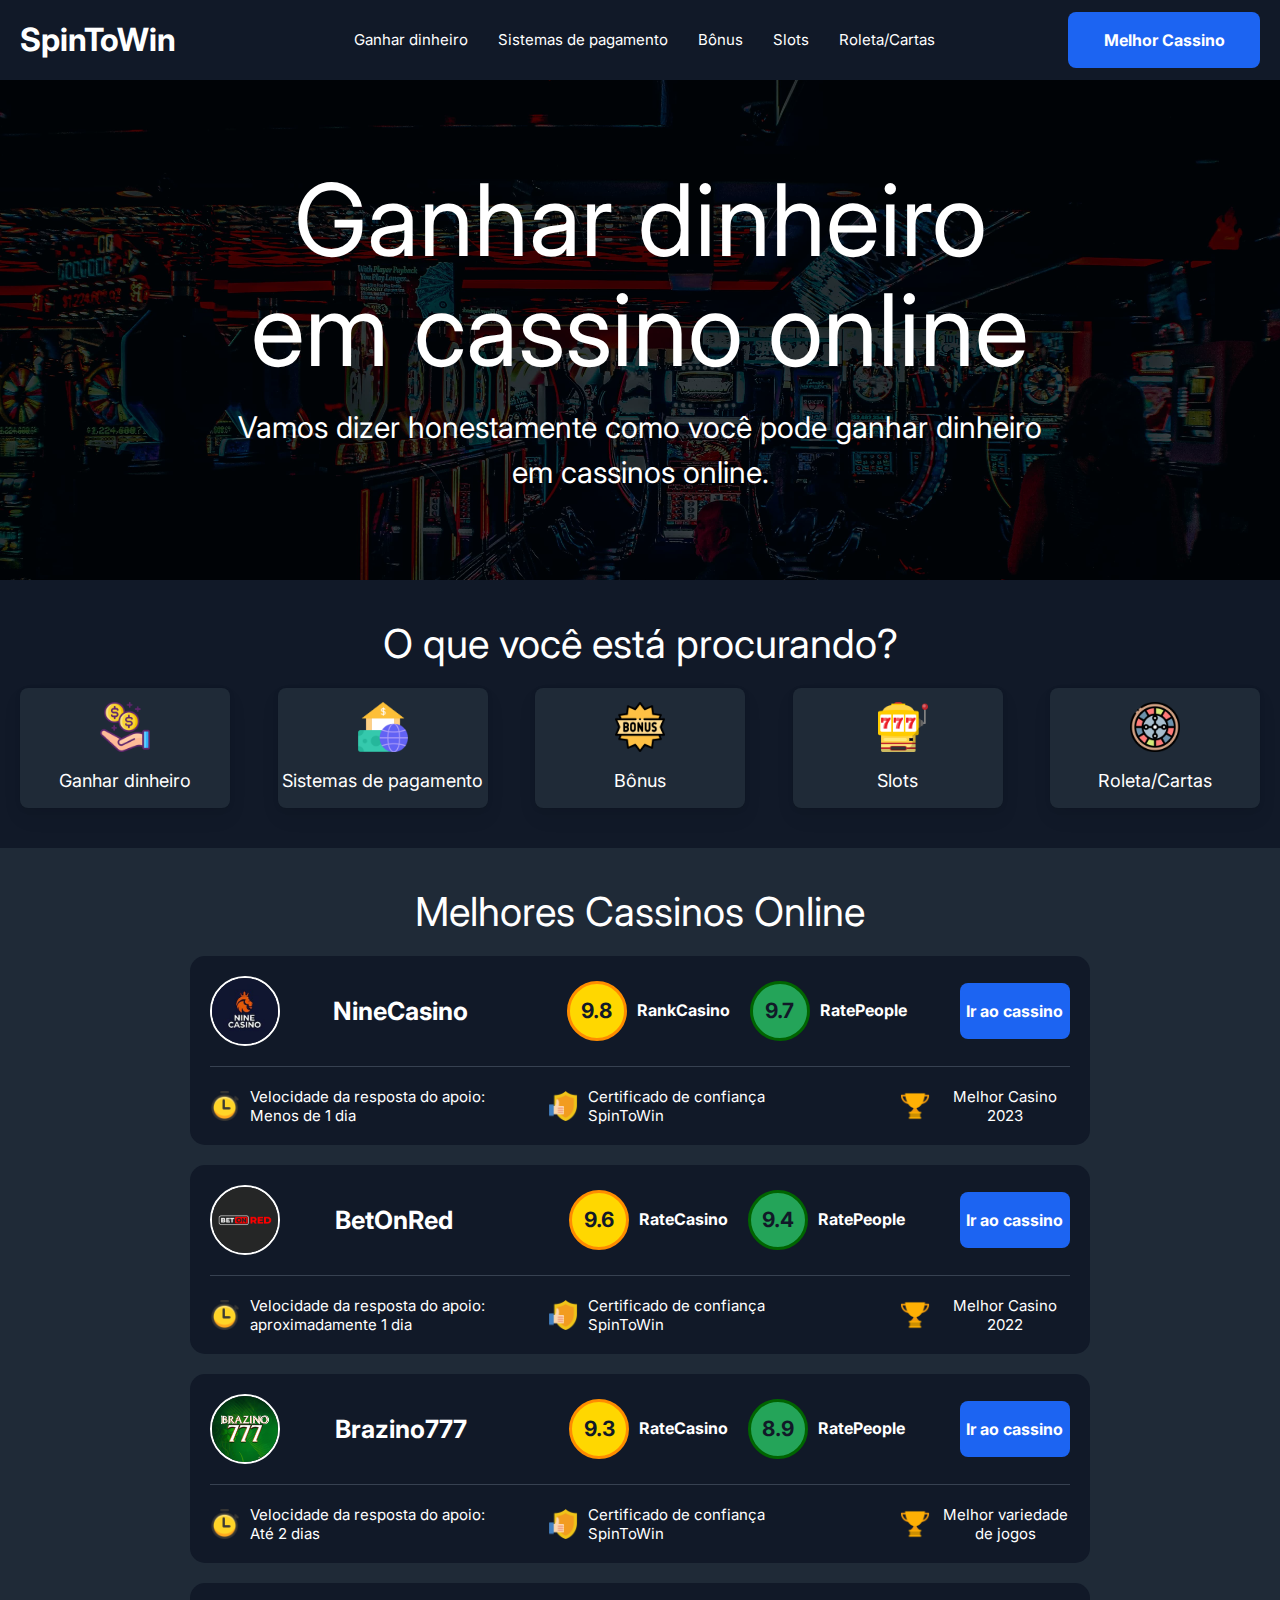
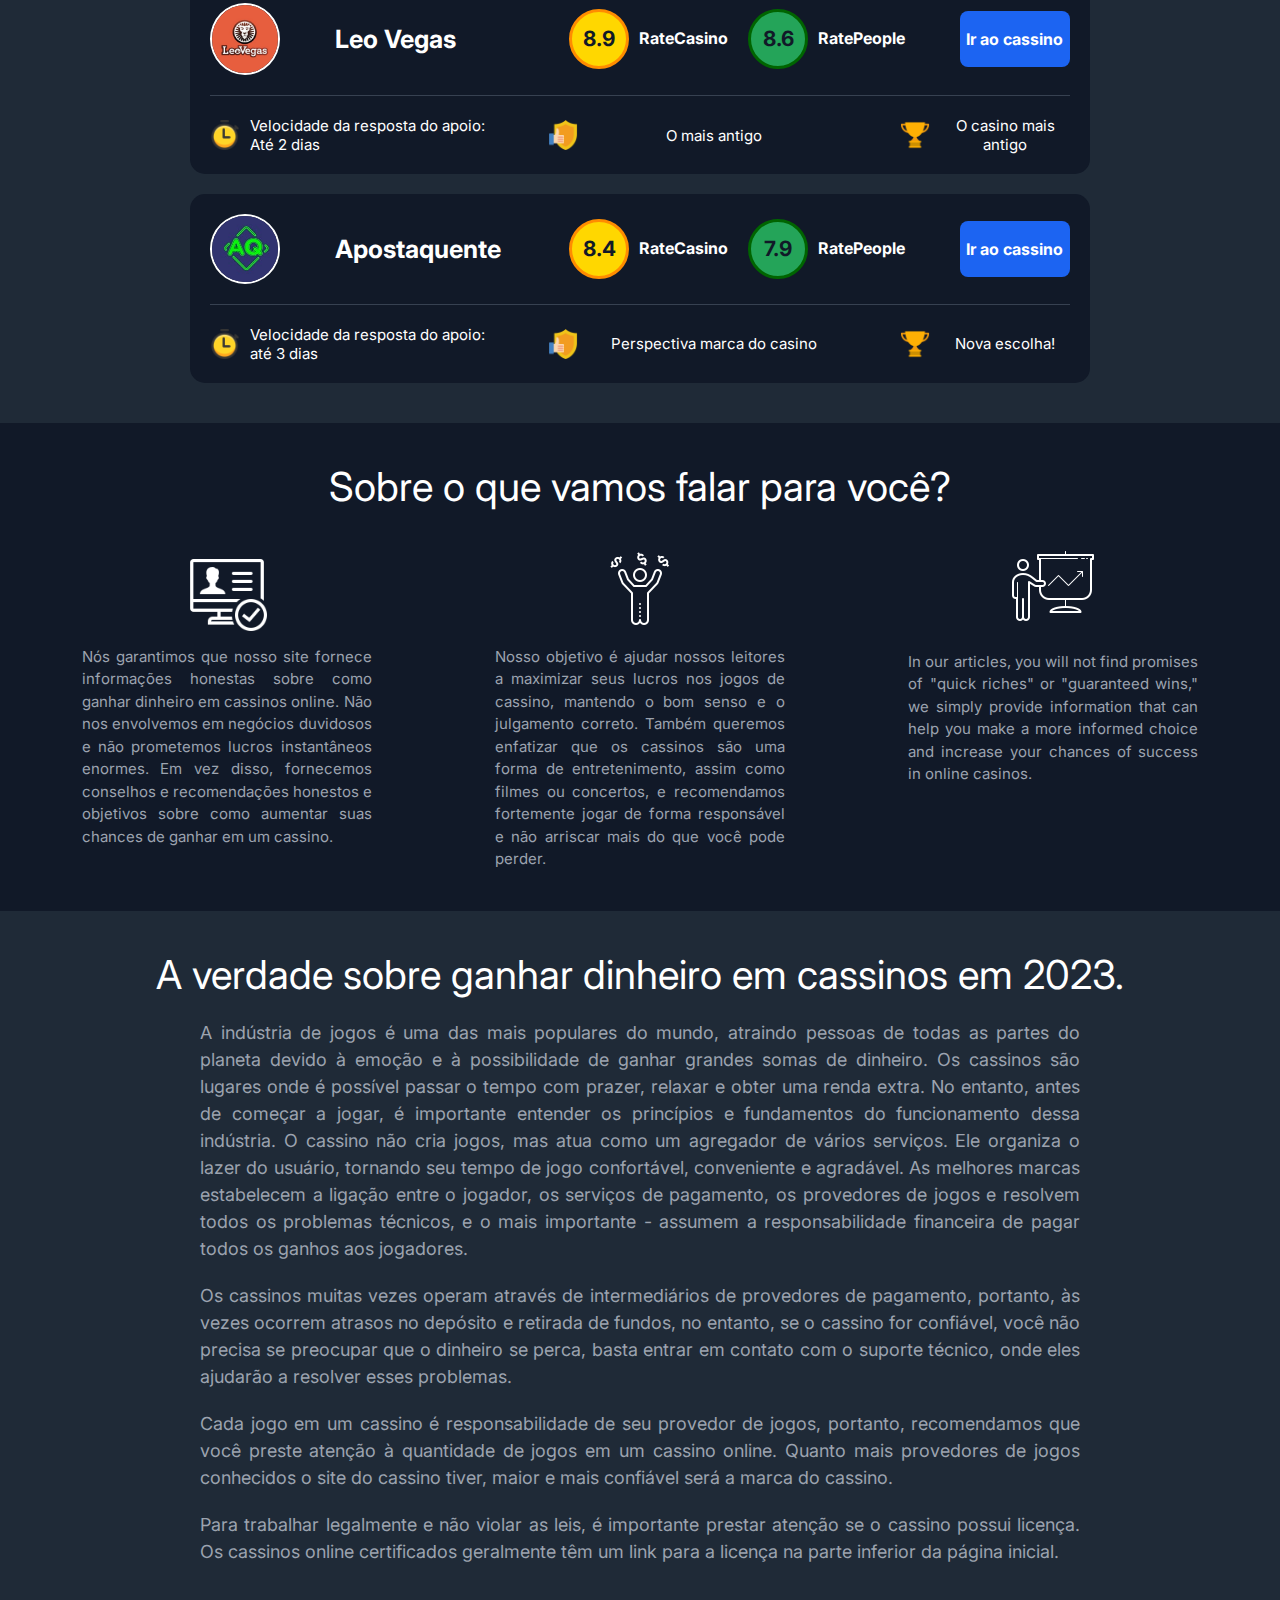
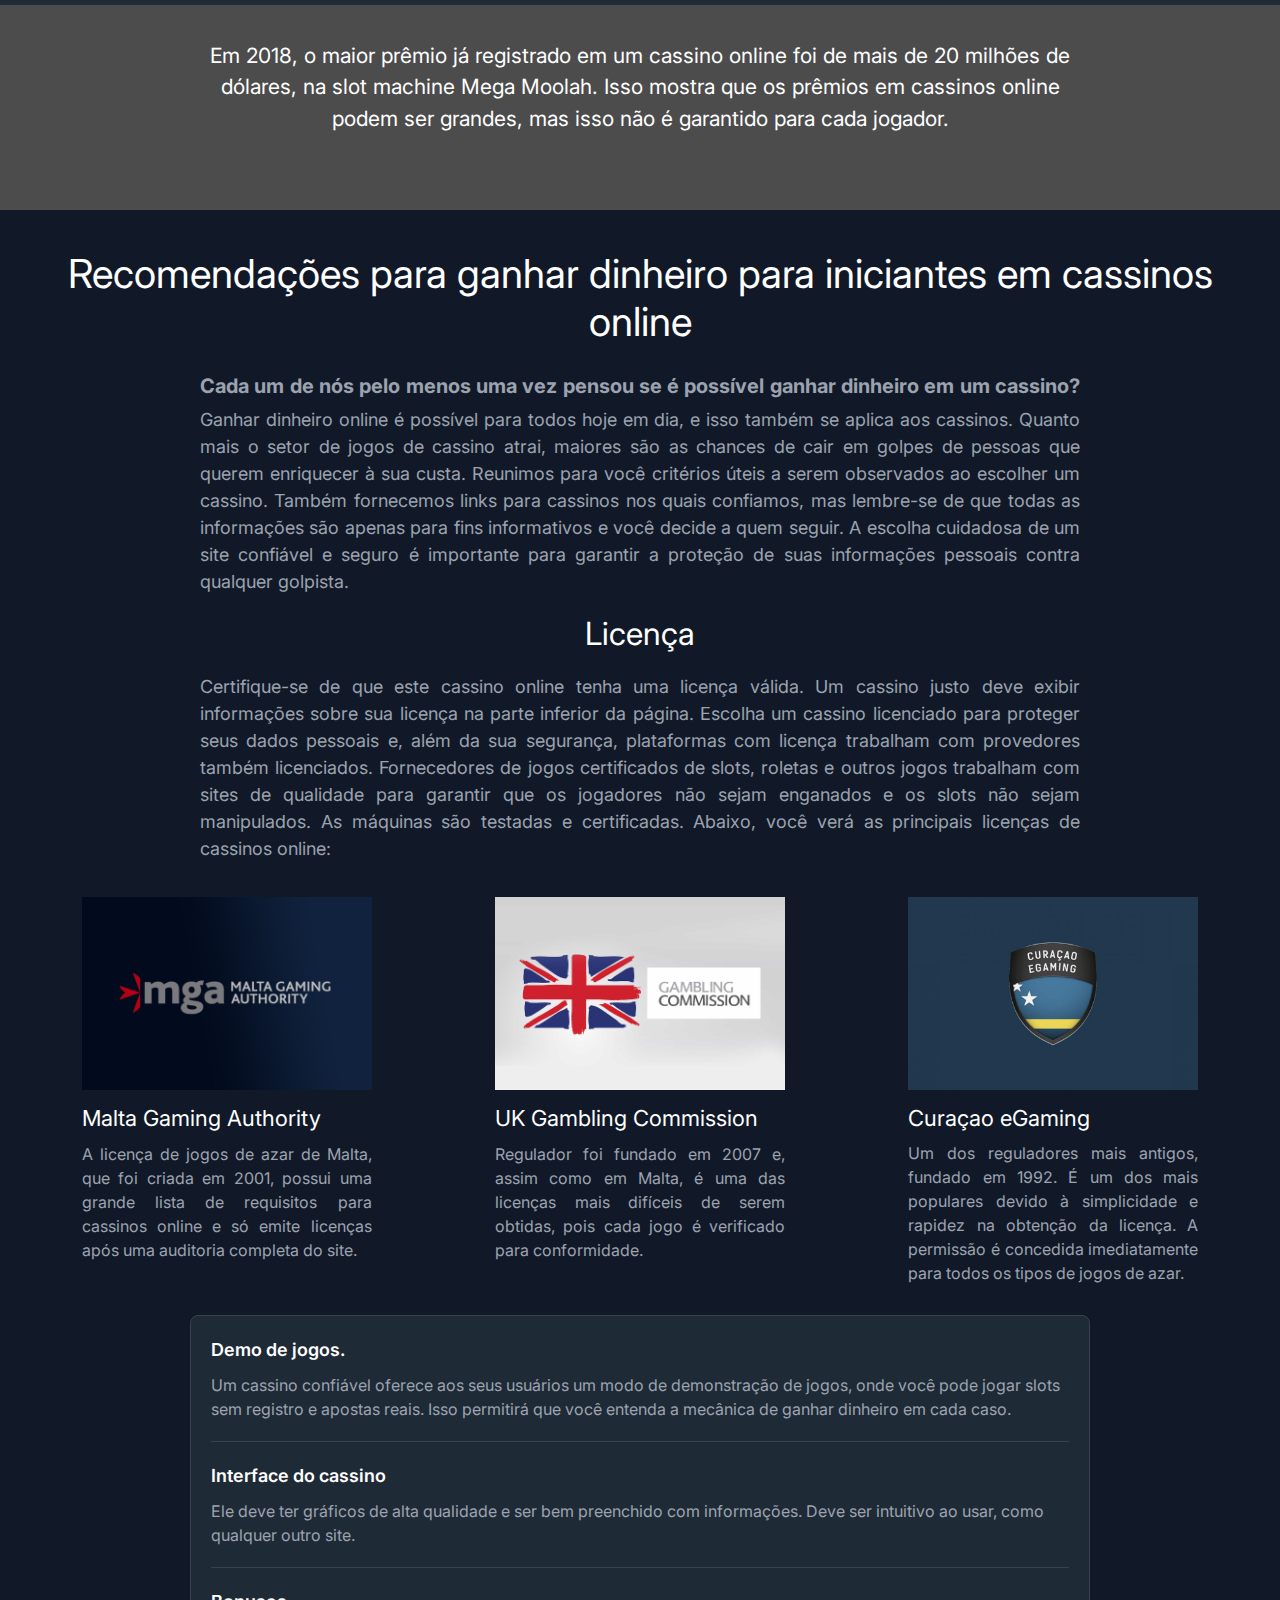
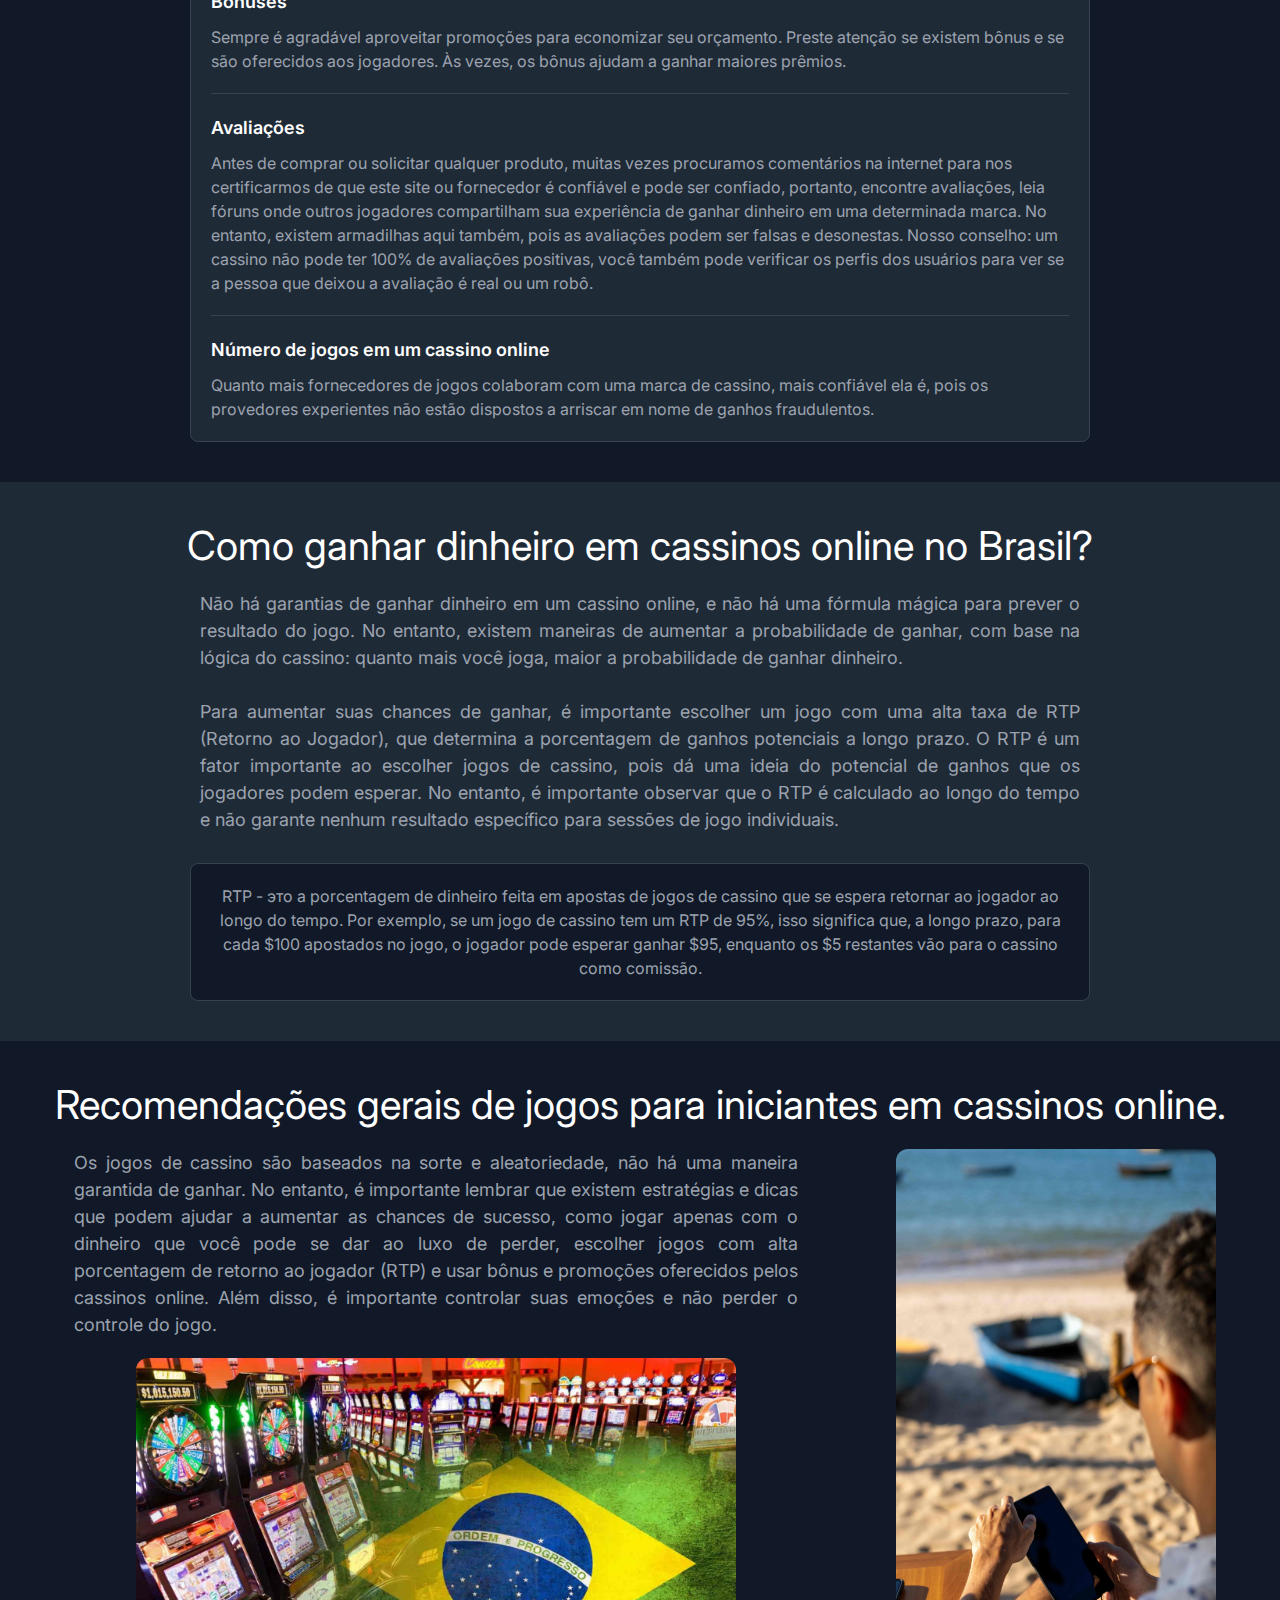
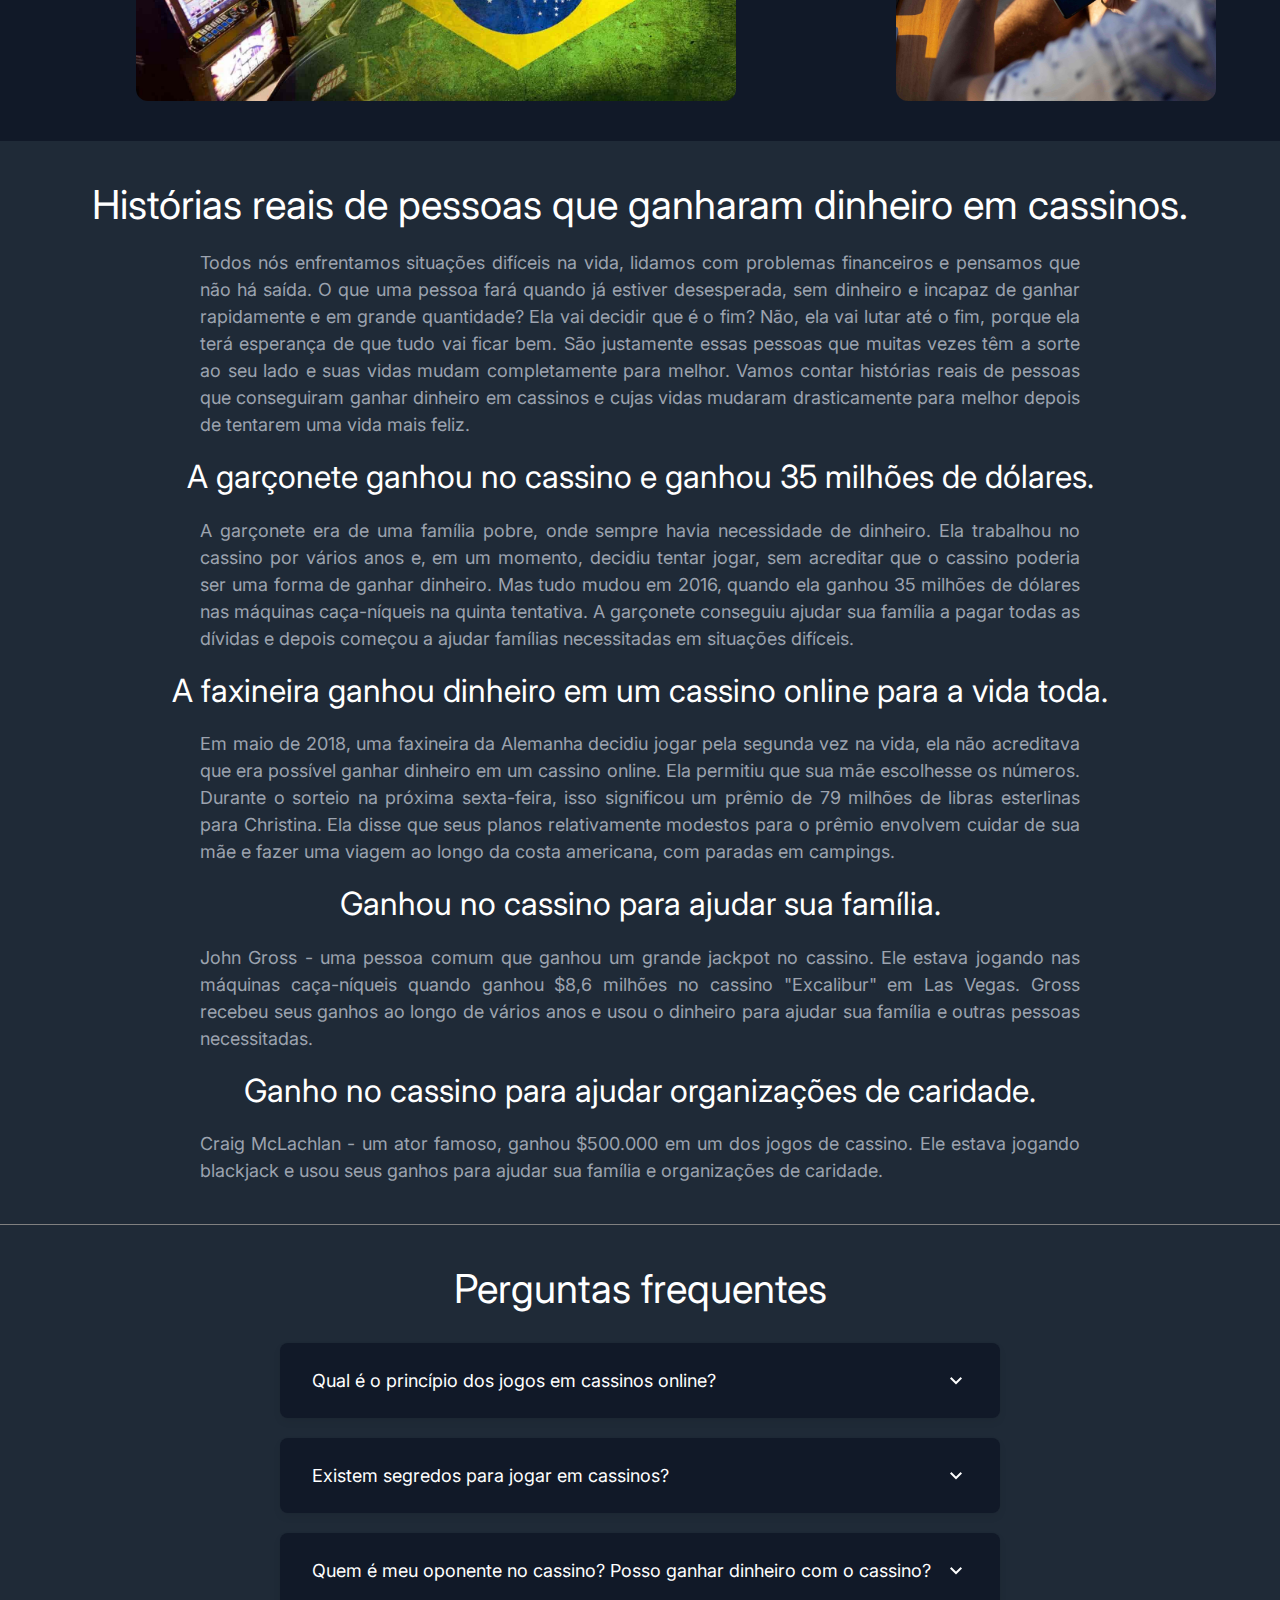
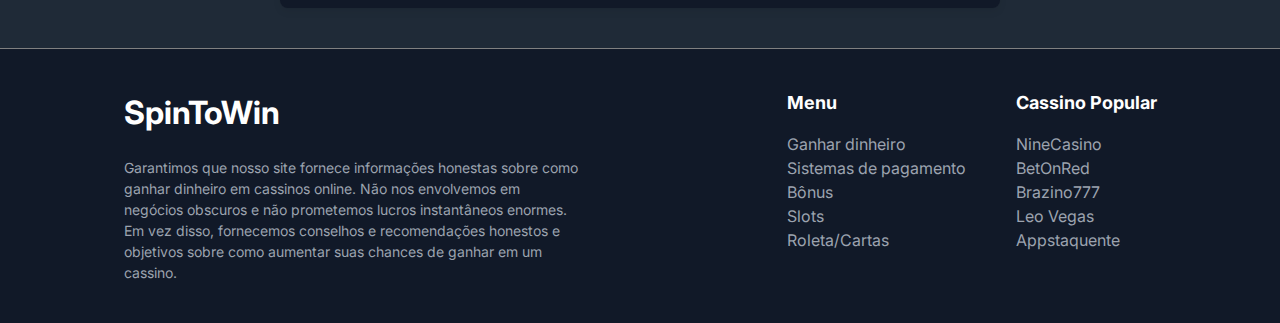
==== commit e16d6db7: "оптимизация картинок всего сайта и меню бургер" ====
--- a/index.html
+++ b/index.html
@@ -8,8 +8,8 @@
     <meta name="description" content="Seremos capazes de responder a sua pergunta sobre como ganhar dinheiro jogando jogos online no Brasil em 2023. Aprenda como ganhar dinheiro no cassino conosco!"/>
     <meta name="keywords" content="jogos online para ganhar dinheiro de verdade,jogos de aposta para ganhar dinheiro,melhor jogo de aposta para ganhar dinheiro,aplicativo para ganhar dinheiro jogando,melhor jogo de casino para ganhar dinheiro"/>
     <link rel="icon" href="icon/favicon.png" type="image/png">
+    <link rel="stylesheet" href="css/style.min.css">
     <link rel="stylesheet" href="css/animate.min.css">
-    <link rel="stylesheet" href="css/style.min.css">
 </head>
 <body>
     <header class="header">
@@ -26,6 +26,20 @@
                     <li class="menu__item"><a href="roulette_cards.html">Roleta/Cartas</a></li>
                 </ul>
                 <a href="index.html#topCasino_link" class="btn btn_header animate__animated animate__fadeInDown animate__delay-1s">Melhor Cassino</a>
+                <div class="hamburger-menu">
+                    <input id="menu__toggle" type="checkbox" />
+                    <label class="menu__btn" for="menu__toggle">
+                      <span></span>
+                    </label>
+                
+                    <ul class="menu__box">
+                        <li class="menu__itemMD"><a href="#aboutEarning">Ganhar dinheiro</a></li>
+                        <li class="menu__itemMD"><a href="payment.html">Sistemas de pagamento</a></li>
+                        <li class="menu__itemMD"><a href="bonus.html">Bônus</a></li>
+                        <li class="menu__itemMD"><a href="slots.html">Slots</a></li>
+                        <li class="menu__itemMD"><a href="roulette_cards.html">Roleta/Cartas</a></li>
+                    </ul>
+                </div>
             </div>
         </div>
     </header>
@@ -85,10 +99,10 @@
                 <div class="topCasino" id="topCasino_link">
                     <div class="topCasino__box">
                         <div class="topCasino__box_wrapper">
-                            <a href="#" class="logoCasino">
+                            <a href="https://track.chillipartners.com/visit/?bta=38866&brand=ninecasino&afp10=SEO" class="logoCasino">
                                 <img src="img/main/brands/ninecasinoLogo.jpg" alt="#" class="logoCasino__img">
                             </a>
-                            <a href="#" class="nameCasino">NineCasino</a>
+                            <a href="https://track.chillipartners.com/visit/?bta=38866&brand=ninecasino&afp10=SEO" class="nameCasino">NineCasino</a>
                             <div class="rateCasinoWrapper">
                                 <div class="rateCasino">
                                     <div class="rateCasino__count rateCasino__count_yellow">9.8</div>
@@ -99,7 +113,7 @@
                                     <div class="rateCasino__text">RatePeople</div>
                                 </div>
                             </div>
-                            <a href="#" class="btn btn_ref">Ir ao cassino</a>
+                            <a href="https://track.chillipartners.com/visit/?bta=38866&brand=ninecasino&afp10=SEO" class="btn btn_ref">Ir ao cassino</a>
                         </div>
                         <div class="grey-line"></div>
                         <div class="topCasino__box_descr">
@@ -119,10 +133,10 @@
                     </div>
                     <div class="topCasino__box">
                         <div class="topCasino__box_wrapper">
-                            <a href="#" class="logoCasino">
+                            <a href="https://track.betmenaffiliates.com/visit/?bta=35831&brand=betonred&afp10=SEO" class="logoCasino">
                                 <img src="img/main/brands/betonredLogo.png" alt="#" class="logoCasino__img">
                             </a>
-                            <a href="#" class="nameCasino">BetOnRed</a>
+                            <a href="https://track.betmenaffiliates.com/visit/?bta=35831&brand=betonred&afp10=SEO" class="nameCasino">BetOnRed</a>
                             <div class="rateCasinoWrapper">
                                 <div class="rateCasino">
                                     <div class="rateCasino__count rateCasino__count_yellow">9.6</div>
@@ -133,7 +147,7 @@
                                     <div class="rateCasino__text">RatePeople</div>
                                 </div>
                             </div>
-                            <a href="#" class="btn btn_ref">Ir ao cassino</a>
+                            <a href="https://track.betmenaffiliates.com/visit/?bta=35831&brand=betonred&afp10=SEO" class="btn btn_ref">Ir ao cassino</a>
                         </div>
                         <div class="grey-line"></div>
                         <div class="topCasino__box_descr">
@@ -153,10 +167,10 @@
                     </div>
                     <div class="topCasino__box">
                         <div class="topCasino__box_wrapper">
-                            <a href="#" class="logoCasino">
+                            <a href="https://brazino777.com/" class="logoCasino">
                                 <img src="img/main/brands/brazino777Logo.png" alt="#" class="logoCasino__img">
                             </a>
-                            <a href="#" class="nameCasino">Brazino777</a>
+                            <a href="https://brazino777.com/" class="nameCasino">Brazino777</a>
                             <div class="rateCasinoWrapper">
                                 <div class="rateCasino">
                                     <div class="rateCasino__count rateCasino__count_yellow">9.3</div>
@@ -167,7 +181,7 @@
                                     <div class="rateCasino__text">RatePeople</div>
                                 </div>
                             </div>
-                            <a href="#" class="btn btn_ref">Ir ao cassino</a>
+                            <a href="https://brazino777.com/" class="btn btn_ref">Ir ao cassino</a>
                         </div>
                         <div class="grey-line"></div>
                         <div class="topCasino__box_descr">
@@ -187,10 +201,10 @@
                     </div>
                     <div class="topCasino__box">
                         <div class="topCasino__box_wrapper">
-                            <a href="#" class="logoCasino">
+                            <a href="https://leovegas.com" class="logoCasino">
                                 <img src="img/main/brands/leovegasLogo.jpg" alt="#" class="logoCasino__img">
                             </a>
-                            <a href="#" class="nameCasino">Leo Vegas</a>
+                            <a href="https://leovegas.com" class="nameCasino">Leo Vegas</a>
                             <div class="rateCasinoWrapper">
                                 <div class="rateCasino">
                                     <div class="rateCasino__count rateCasino__count_yellow">8.9</div>
@@ -201,7 +215,7 @@
                                     <div class="rateCasino__text">RatePeople</div>
                                 </div>
                             </div>
-                            <a href="#" class="btn btn_ref">Ir ao cassino</a>
+                            <a href="https://leovegas.com" class="btn btn_ref">Ir ao cassino</a>
                         </div>
                         <div class="grey-line"></div>
                         <div class="topCasino__box_descr">
@@ -221,10 +235,10 @@
                     </div>
                     <div class="topCasino__box">
                         <div class="topCasino__box_wrapper">
-                            <a href="#" class="logoCasino">
+                            <a href="https://mbr.apostaquente.com/apostas-esportivas" class="logoCasino">
                                 <img src="img/main/brands/apostaquenteLogo.jpeg" alt="#" class="logoCasino__img">
                             </a>
-                            <a href="#" class="nameCasino">Apostaquente</a>
+                            <a href="https://mbr.apostaquente.com/apostas-esportivas" class="nameCasino">Apostaquente</a>
                             <div class="rateCasinoWrapper">
                                 <div class="rateCasino">
                                     <div class="rateCasino__count rateCasino__count_yellow">8.4</div>
@@ -235,7 +249,7 @@
                                     <div class="rateCasino__text">RatePeople</div>
                                 </div>
                             </div>
-                            <a href="#" class="btn btn_ref">Ir ao cassino</a>
+                            <a href="https://mbr.apostaquente.com/apostas-esportivas" class="btn btn_ref">Ir ao cassino</a>
                         </div>
                         <div class="grey-line"></div>
                         <div class="topCasino__box_descr">
@@ -445,7 +459,7 @@
         <div class="container">
             <div class="footer__wrapper">
                 <div class="footer__about">
-                    <a href="#" class="logo">
+                    <a href="index.html" class="logo">
                         SpinToWin
                     </a>
                     <p class="logo__text">Garantimos que nosso site fornece informações honestas sobre como ganhar dinheiro em cassinos online. Não nos envolvemos em negócios obscuros e não prometemos lucros instantâneos enormes. Em vez disso, fornecemos conselhos e recomendações honestos e objetivos sobre como aumentar suas chances de ganhar em um cassino.</p>
@@ -464,11 +478,11 @@
                     <div class="footer__popularCasino">
                         <h2 class="footer__title">Cassino Popular</h2>
                         <ul class="casino__list">
-                            <li class="casino__item"><a href="#">NineCasino</a></li>
-                            <li class="casino__item"><a href="#">BetOnRed</a></li>
-                            <li class="casino__item"><a href="#">Brazino777</a></li>
-                            <li class="casino__item"><a href="#">Leo Vegas</a></li>
-                            <li class="casino__item"><a href="#">Appstaquente</a></li>
+                            <li class="casino__item"><a href="https://track.chillipartners.com/visit/?bta=38866&brand=ninecasino&afp10=SEO">NineCasino</a></li>
+                            <li class="casino__item"><a href="https://track.betmenaffiliates.com/visit/?bta=35831&brand=betonred&afp10=SEO">BetOnRed</a></li>
+                            <li class="casino__item"><a href="https://brazino777.com/">Brazino777</a></li>
+                            <li class="casino__item"><a href="https://leovegas.com">Leo Vegas</a></li>
+                            <li class="casino__item"><a href="https://mbr.apostaquente.com/apostas-esportivas">Appstaquente</a></li>
                         </ul>
                     </div>
                 </div>
--- a/css/style.min.css
+++ b/css/style.min.css
@@ -1 +1 @@
-@import url(https://fonts.googleapis.com/css2?family=Inter:wght@400;700;900&display=swap);*{padding:0;margin:0;border:none}*,::after,::before{box-sizing:border-box}a,a:link,a:visited{text-decoration:none}a:hover{text-decoration:none}aside,footer,header,main,nav,section{display:block}h1,h2,h3,h4,h5,h6,p{font-size:inherit;font-weight:inherit}ul,ul li{list-style:none}img{vertical-align:top}img,svg{max-width:100%;height:auto}address{font-style:normal}button,input,select,textarea{font-family:inherit;font-size:inherit;color:inherit;background-color:rgba(0,0,0,0)}input::-ms-clear{display:none}button,input[type=submit]{display:inline-block;box-shadow:none;background-color:rgba(0,0,0,0);background:0 0;cursor:pointer}button:active,button:focus,input:active,input:focus{outline:0}button::-moz-focus-inner{padding:0;border:0}label{cursor:pointer}legend{display:block}*{font-family:Inter,sans-serif}.container{padding:0 20px;max-width:1300px;margin:0 auto}.hiddenAnswer{display:none;margin-top:0;max-height:none;transition:.3s}.rotate{transform:rotate(-180deg)}.promo{background-attachment:fixed;height:500px;position:relative;padding:0 25px}.promo__wrapper::after{content:"";display:block;position:absolute;top:0;left:0;z-index:2;width:100%;height:100%;background-color:rgba(0,0,0,.7)}.promo__text{position:absolute;z-index:3;top:0;left:0;width:100%;height:100%;display:flex;justify-content:center;align-items:center;flex-direction:column}.promo__title{font-style:normal;font-weight:400;font-size:100px;line-height:110%;color:#fff;text-align:center}.promo__descr{margin:20px 30px 0;font-style:normal;font-weight:400;font-size:30px;line-height:150%;color:#fff;text-align:center}@media(min-width:576px)and (max-width:767px){.promo .promo{height:400px}.promo .promo__title{font-size:63px}.promo .promo__descr{font-size:18px}}@media(min-width:320px)and (max-width:575px){.promo .promo{height:400px}.promo .promo__title{font-size:50px}.promo .promo__descr{font-size:16px}}#selectedLink{background-color:#113454}#selectedLink .blockWithLinks__title{color:#fff}.header{position:relative;background:#111928}.header__wrapper{height:80px;display:flex;justify-content:space-between;align-items:center}.header .logo{width:200px;display:flex;align-items:center;font-style:normal;font-weight:700;font-size:32px;line-height:150%;color:#fff}.header .menu{display:flex;justify-content:space-between;align-items:center;margin:0 20px;gap:30px}.header .menu__item{font-style:normal;font-weight:400;font-size:15px;line-height:150%}.header .menu__item a{color:#fff}.header input{position:fixed;opacity:0}.header label{position:fixed;top:24px;right:40px;margin:0;padding:0;border:none;outline:0;background:0 0;cursor:pointer}.header label::before{position:fixed;z-index:1;top:0;left:0;right:0;bottom:0;background-color:rgba(10,38,57,.75);content:"";opacity:0;pointer-events:none;transition:opacity .5s cubic-bezier(.19,1,.22,1)}.header label .burger{position:fixed;top:24px;right:40px;z-index:3;width:2em;height:2em;margin:0;padding:0;transition:opacity .5s cubic-bezier(.19,1,.22,1)}.header label .burger .bar,.header label .burger::after,.header label .burger::before{position:absolute;left:0;display:block;width:100%;height:12%;background:#030303;content:"";transition:all .5s cubic-bezier(.19,1,.22,1)}.header label .burger .bar{top:44%}.header label .burger::before{top:0;transform-origin:top left}.header label .burger::after{bottom:0;transform-origin:bottom left}.header input:focus+label .burger,.header label:hover .burger{opacity:.75}.header nav{position:fixed;top:0;left:0;bottom:0;z-index:999;display:flex;flex-flow:column nowrap;justify-content:center;align-items:flex-start;transform:translate3d(0,0,0);transform:translateX(-100%);will-change:transform;transition:transform .5s cubic-bezier(.19,1,.22,1)}.header nav::before{position:absolute;top:0;bottom:0;left:0;z-index:-1;width:25em;background:#74696c;content:"";transform:skewX(15deg) translateX(-100%);transform-origin:bottom left;will-change:transform;transition:transform .5s cubic-bezier(.19,1,.22,1)}@media(min-width:40em){.header nav::before{width:40em}}.header nav a{margin:.5em 0;padding:.2em 2em;font-size:1em;color:#fff;text-decoration:none;font-weight:500;transform:translateX(-100%);transition:color .15s,transform .5s;transition-timing-function:cubic-bezier(.19,1,.22,1)}.header nav a:nth-child(1){transition-delay:0s,.1s}.header nav a:nth-child(2){transition-delay:0s,150ms}.header nav a:nth-child(3){transition-delay:0s,.2s}.header nav a:nth-child(4){transition-delay:0s,250ms}.header nav a:nth-child(5){transition-delay:0s,.3s}.header nav a:nth-child(6){transition-delay:0s,350ms}.header nav a:focus,.header nav a:hover{color:#000}.header .btn_burger{margin:.5em 2em}.header .promo{overflow:hidden}.header .promo .content{transform:translate3d(0,0,0);will-change:transform,filter;transition:all .5s cubic-bezier(.19,1,.22,1)}.header [id=navcheck]:checked+label::before{opacity:1;pointer-events:auto}.header [id=navcheck]:checked+label .burger::after,.header [id=navcheck]:checked+label .burger::before{width:141.42%}.header [id=navcheck]:checked+label .burger::before{transform:rotate(45deg) translateY(-50%)}.header [id=navcheck]:checked+label .burger::after{transform:rotate(-45deg) translateY(50%)}.header [id=navcheck]:checked+label .burger .bar{transform:scale(.1)}.header [id=navcheck]:checked~nav{transform:translateX(0)}.header [id=navcheck]:checked~nav::before{transform:skewX(15deg) translateX(0)}.header [id=navcheck]:checked~nav a{transform:translateX(0)}.header [id=navcheck]:checked~main .content{transform:translateX(3em);transform-origin:left center;filter:blur(2px)}.header .visuallyhidden{border:0;clip:rect(0 0 0 0);height:1px;margin:-1px;overflow:hidden;padding:0;position:absolute;width:1px}.header body{overflow-x:hidden;background:#444;color:#fff;font:1em/1.4 lato}.header main{background:#3498db;padding:5% 0}.header article{width:80%;margin:0 auto;font-size:1.3em}@media(min-width:60em){.header article{width:50%}}.header h1{font:2.5em/1.4 "roboto condensed";font-weight:700}@media(min-width:991px){.header .header__wrapper input{display:none}.header .header__wrapper label{display:none}.header .header__wrapper #menu{display:none}}@media(max-width:991px){.header input{position:fixed;opacity:0}.header label{position:fixed;top:24px;right:40px;margin:0;padding:0;border:none;outline:0;background:0 0;cursor:pointer}.header label::before{position:fixed;z-index:1;top:0;left:0;right:0;bottom:0;background-color:rgba(10,38,57,.75);content:"";opacity:0;pointer-events:none;transition:opacity .5s cubic-bezier(.19,1,.22,1)}.header label .burger{position:fixed;top:24px;right:40px;z-index:3;width:2em;height:2em;margin:0;padding:0;transition:opacity .5s cubic-bezier(.19,1,.22,1)}.header label .burger .bar,.header label .burger::after,.header label .burger::before{position:absolute;left:0;display:block;width:100%;height:12%;background:#030303;content:"";transition:all .5s cubic-bezier(.19,1,.22,1)}.header label .burger .bar{top:44%}.header label .burger::before{top:0;transform-origin:top left}.header label .burger::after{bottom:0;transform-origin:bottom left}.header input:focus+label .burger,.header label:hover .burger{opacity:.75}.header nav{position:fixed;top:0;left:0;bottom:0;z-index:999;display:flex;flex-flow:column nowrap;justify-content:center;align-items:flex-start;transform:translate3d(0,0,0);transform:translateX(-100%);will-change:transform;transition:transform .5s cubic-bezier(.19,1,.22,1)}.header nav::before{position:absolute;top:0;bottom:0;left:0;z-index:-1;width:25em;background:#74696c;content:"";transform:skewX(15deg) translateX(-100%);transform-origin:bottom left;will-change:transform;transition:transform .5s cubic-bezier(.19,1,.22,1)}}@media(max-width:991px)and (min-width:40em){.header nav::before{width:40em}}@media(max-width:991px){.header nav a{margin:.5em 0;padding:.2em 2em;font-size:1em;color:#fff;text-decoration:none;font-weight:500;transform:translateX(-100%);transition:color .15s,transform .5s;transition-timing-function:cubic-bezier(.19,1,.22,1)}.header nav a:nth-child(1){transition-delay:0s,.1s}.header nav a:nth-child(2){transition-delay:0s,150ms}.header nav a:nth-child(3){transition-delay:0s,.2s}.header nav a:nth-child(4){transition-delay:0s,250ms}.header nav a:nth-child(5){transition-delay:0s,.3s}.header nav a:nth-child(6){transition-delay:0s,350ms}.header nav a:focus,.header nav a:hover{color:#000}}@media(max-width:991px){.header .btn_burger{margin:.5em 2em}}@media(max-width:991px){.header .promo{overflow:hidden}.header .promo .content{transform:translate3d(0,0,0);will-change:transform,filter;transition:all .5s cubic-bezier(.19,1,.22,1)}}@media(max-width:991px){.header [id=navcheck]:checked+label::before{opacity:1;pointer-events:auto}.header [id=navcheck]:checked+label .burger::after,.header [id=navcheck]:checked+label .burger::before{width:141.42%}.header [id=navcheck]:checked+label .burger::before{transform:rotate(45deg) translateY(-50%)}.header [id=navcheck]:checked+label .burger::after{transform:rotate(-45deg) translateY(50%)}.header [id=navcheck]:checked+label .burger .bar{transform:scale(.1)}.header [id=navcheck]:checked~nav{transform:translateX(0)}.header [id=navcheck]:checked~nav::before{transform:skewX(15deg) translateX(0)}.header [id=navcheck]:checked~nav a{transform:translateX(0)}.header [id=navcheck]:checked~main .content{transform:translateX(3em);transform-origin:left center;filter:blur(2px)}}@media(max-width:991px){.header .visuallyhidden{border:0;clip:rect(0 0 0 0);height:1px;margin:-1px;overflow:hidden;padding:0;position:absolute;width:1px}}@media(max-width:991px){.header body{overflow-x:hidden;background:#444;color:#fff;font:1em/1.4 lato}}@media(max-width:991px){.header main{background:#3498db;padding:5% 0}}@media(max-width:991px){.header article{width:80%;margin:0 auto;font-size:1.3em}}@media(max-width:991px)and (min-width:60em){.header article{width:50%}}@media(max-width:991px){.header h1{font:2.5em/1.4 "roboto condensed";font-weight:700}}@media(max-width:991px){.header .btn_header,.header .menu{display:none}}.btn{display:flex;justify-content:center;align-items:center;width:192px;height:56px;background:#1c64f2;border-radius:8px;text-align:center;font-style:normal;font-weight:700;font-size:16px;line-height:150%;color:#fff;transition:all .3s}.btn:hover{background-color:#24a459}.btn_center{margin:0 auto;margin-top:15px;padding:5px}.btn_ref{width:110px}.footer{background-color:#111928;padding:40px 0;border-top:1.5px solid gray}.footer__wrapper{display:flex;justify-content:space-around}.footer__about{max-width:456px}.footer__about .logo{width:200px;display:flex;align-items:center;font-style:normal;font-weight:700;font-size:32px;line-height:150%;color:#fff}.footer__about .logo__text{margin-top:20px;font-style:normal;font-weight:400;font-size:14px;line-height:150%;color:#9ca3af}.footer__links{display:flex;justify-content:space-between}.footer__menu{max-width:184px;margin-right:50px}.footer__menu .menu__list{margin-top:16px}.footer__menu .menu__item{font-style:normal;font-weight:400;font-size:16px;line-height:150%;gap:12px}.footer__menu .menu__item a{color:#9ca3af}.footer__popularCasino{max-width:184px}.footer__popularCasino .casino__list{margin-top:16px}.footer__popularCasino .casino__item{font-style:normal;font-weight:400;font-size:16px;line-height:150%;gap:12px}.footer__popularCasino .casino__item a{color:#9ca3af}.footer__title{font-style:normal;font-weight:700;font-size:18px;line-height:150%;color:#fff}@media(min-width:768px)and (max-width:991px){.footer .footer__about{max-width:350px}}@media(min-width:320px)and (max-width:767px){.footer .footer__wrapper{flex-direction:column}.footer .footer__about{max-width:100%}.footer .footer__links{margin-top:20px;justify-content:start}}.promo{background:url(../img/main/main_bg.jpg) center center/cover no-repeat}@media(max-width:991px){.promo{background-attachment:local}}.linksInPages{padding:40px 0;background-color:#111928}.linksInPages__wrapper .blockWithLinks{margin:0 auto;margin-top:20px;display:flex;justify-content:space-between;align-items:center}.linksInPages__wrapper .blockWithLinks__box{display:flex;flex-direction:column;justify-content:center;align-items:center;width:210px;height:120px;background:#1f2a37;box-shadow:0 10px 20px rgba(0,0,0,.06),0 2px 6px rgba(0,0,0,.06),0 0 1px rgba(0,0,0,.06);border-radius:8px;transition:all .3s}.linksInPages__wrapper .blockWithLinks__box:hover{background:#113454}.linksInPages__wrapper .blockWithLinks__box:hover .blockWithLinks__title{color:#fff}.linksInPages__wrapper .blockWithLinks__icon{width:50px}.linksInPages__wrapper .blockWithLinks__icon img{width:100%}.linksInPages__wrapper .blockWithLinks__icon .trans{transform:translateX(5px)}.linksInPages__wrapper .blockWithLinks__title{margin-top:15px;font-weight:400;font-size:18px;line-height:150%;text-align:center;color:#fff}.title{padding:0 10px;font-style:normal;font-weight:400;font-size:40px;line-height:120%;text-align:center;color:#fff}.title_h3{margin-top:40px;font-size:32px}.title_low{margin-top:20px;font-size:32px}.text{padding:0 10px;max-width:900px;margin:0 auto;margin-top:20px;font-style:normal;font-weight:400;font-size:18px;line-height:150%;text-align:justify;color:#9ca3af}.text span{font-size:20px;font-weight:700;line-height:200%}.img{display:block;margin:0 auto;margin-top:20px;max-width:600px}.img img{width:100%}.img_recommendations{border-radius:12px}.img_recommendations img{border-radius:12px}.img_payment{max-width:450px}.topCasino{margin:0 auto;max-width:900px;display:flex;flex-direction:column;justify-content:center;align-items:center}.topCasino__box{width:100%;margin:0 auto;margin-top:20px;padding:20px;background:#111928;border-radius:15px}.topCasino__box_wrapper{display:flex;justify-content:space-between;align-items:center}.topCasino__box_descr{display:flex;justify-content:space-between;gap:10px}.topCasino__box_descr .responseTimer{display:flex;align-items:center;gap:10px;width:278px}.topCasino__box_descr .responseTimer__img{width:30px;height:30px}.topCasino__box_descr .responseTimer__text{color:#fff;font-size:15px}.topCasino__box_descr .trust{display:flex;align-items:center;gap:10px;width:293px}.topCasino__box_descr .trust__img{width:30px;height:30px}.topCasino__box_descr .trust__text{color:#fff;font-size:15px;margin:0 auto}.topCasino__box_descr .reward{display:flex;align-items:center;gap:10px;width:170px}.topCasino__box_descr .reward__img{width:30px;height:30px}.topCasino__box_descr .reward__text{margin:0 auto;color:#fff;font-size:15px;text-align:center}.topCasino__box .logoCasino{width:70px;border-radius:100%}.topCasino__box .logoCasino__img{width:100%;border-radius:100%;border:2px solid #fff}.topCasino__box .nameCasino{display:block;width:180px;font-style:normal;font-weight:700;font-size:25px;line-height:120%;color:#fff}.topCasino__box .rateCasinoWrapper{display:flex;gap:20px;align-items:center;justify-content:center}.topCasino__box .rateCasinoWrapper .rateCasino{position:relative;display:flex;justify-content:center;gap:10px}.topCasino__box .rateCasinoWrapper .rateCasino__text{display:flex;justify-content:center;align-items:center;font-style:normal;font-weight:700;font-size:16px;line-height:120%;color:#fff}.topCasino__box .rateCasinoWrapper .rateCasino__count{border-radius:100%;height:60px;width:60px;display:flex;justify-content:center;align-items:center;font-style:normal;font-weight:700;font-size:21px;line-height:120%;color:#111928}.topCasino__box .rateCasinoWrapper .rateCasino__count_yellow{background-color:gold;border:3px solid #ff8c00}.topCasino__box .rateCasinoWrapper .rateCasino__count_green{background-color:#24a459;border:3px solid #006400}.topCasinoSection{padding:40px 0;background:#1f2a37}.about{padding:40px 0;background-color:#111928}.about .whyUs{margin-top:40px;display:flex;justify-content:space-around}.about .whyUs__block{display:flex;flex-direction:column;align-items:center;max-width:290px}.about .whyUs__img{width:80px}.about .whyUs__img img{width:100%}.about .whyUs__img_correct{margin-top:-15px;width:100px}.about .whyUs__text{width:100%;margin-top:15px;color:#9ca3af;text-align:justify;font-style:normal;font-weight:400;font-size:15px;line-height:150%}.aboutEarning{padding:40px 0;background-color:#1f2a37}.howChooseCasino{padding:40px 0;background-color:#111928}.howChooseCasino .licenses{display:flex;justify-content:space-around;margin-top:35px}.howChooseCasino .licenses__box{width:290px}.howChooseCasino .licenses__img{width:290px}.howChooseCasino .licenses__img img{width:100%}.howChooseCasino .licenses__title{margin-top:15px;font-style:normal;font-weight:400;font-size:22px;line-height:120%;color:#fff}.howChooseCasino .licenses__descr{margin-top:10px;font-style:normal;font-weight:400;font-size:16px;line-height:150%;color:#9ca3af;text-align:justify}.table{margin:0 auto;margin-top:30px;max-width:900px;background-color:#1f2a37;border:1px solid #374151;border-radius:8px;padding:20px}.table_roulette{background:#111928}.table_bonus{background-color:#111928}.table .tableContent__title{font-style:normal;font-weight:600;font-size:18px;line-height:150%;color:#fff}.table .tableContent__descr{margin-top:10px;font-style:normal;font-weight:400;font-size:16px;line-height:150%;color:#9ca3af}.table .tableContent__descr a{color:#f4f4f4}.table .grey-line{margin:20px 0;height:1px;background-color:#374151}.grey-line{margin:20px 0;height:1px;background-color:#374151}.aboutRtp{padding:40px 0;background:#1f2a37}.aboutRtp__table{margin:0 auto;margin-top:30px;max-width:900px;background-color:#111928;border:1px solid #374151;border-radius:8px;padding:20px;color:#9ca3af;text-align:center;font-style:normal;font-weight:400;font-size:16px;line-height:150%;color:#9ca3af}.selectedForLinks_bg{background:#113454}.selectedForLinks_color{color:#fff}.recommendations{padding:40px 0;background-color:#111928}.recommendations__wrapper{margin:0 auto;display:flex;justify-content:space-around}.recommendations__text{max-width:60%;margin:0 auto}.recommendations__img{width:320px;display:flex;justify-content:center}.recommendations__img img{border-radius:12px}.realPeople{padding:40px 0;background-color:#1f2a37}.faq{background:#1f2a37;padding:40px 0;border-top:1.5px solid gray}.faq__wrapper{margin:0 auto;margin-top:30px;display:flex;flex-direction:column;justify-content:center;width:900px;flex-wrap:wrap;gap:20px}.faq__wrapper .question{margin:0 auto;padding:24px 32px;width:80%;min-height:75px;background-color:#111928;box-shadow:0 4px 8px rgba(0,0,0,.06),0 0 1px rgba(0,0,0,.06);border-radius:8px}.faq__wrapper .question__wrapper{display:flex;justify-content:space-between;align-items:center}.faq__wrapper .question__title{font-style:normal;font-weight:400;font-size:18px;line-height:150%;color:#fff}.faq__wrapper .question__icon{cursor:pointer}.faq__wrapper .question__text{margin-top:20px;font-size:15px;width:90%;color:#9ca3af}.fact{background:url(../img/main/main_bg.jpg) center center/cover no-repeat;background-attachment:fixed;height:205px;position:relative}@media(max-width:991px){.fact{background-attachment:local}}.fact__wrapper::after{content:"";display:block;position:absolute;top:0;left:0;z-index:2;width:100%;height:100%;background-color:rgba(0,0,0,.7)}.fact__text{position:absolute;height:100%;width:100%;top:0;left:50%;transform:translate(-50%);padding:35px 10px;max-width:900px;text-align:center;font-weight:400;font-size:21px;line-height:150%;z-index:3;color:#fff}@media(min-width:992px)and (max-width:1199px){.linksInPages .blockWithLinks__box{width:180px}}@media(min-width:768px)and (max-width:991px){.linksInPages .blockWithLinks__box{width:143px}.topCasino__box .nameCasino{width:130px;font-size:18px}.topCasino__box .rateCasinoWrapper .rateCasino__count{height:50px;width:50px}.about .whyUs__block{max-width:200px}.about .whyUs__text{font-size:13px}.howChooseCasino .licenses__box{width:210px}.howChooseCasino .licenses__img{width:210px}.howChooseCasino .licenses__title{font-size:17px}.howChooseCasino .licenses__descr{font-size:13px}.recommendations__img{display:none}.recommendations__text{max-width:100%}.faq__wrapper{width:100%;justify-content:center}.faq__wrapper .question{width:80%}}@media(min-width:576px)and (max-width:767px){.topCasino__box .logoCasino{width:130px}.topCasino__box .nameCasino{width:220px;margin-top:10px;text-align:center;font-size:30px}.topCasino__box .btn_ref{margin-top:15px;width:130px;height:50px}.topCasino__box .rateCasinoWrapper .rateCasino{margin-top:15px;flex-direction:column-reverse;align-items:center}.topCasino__box .rateCasinoWrapper .rateCasino__text{font-size:20px}.topCasino__box_wrapper{flex-direction:column}.topCasino__box_descr{flex-direction:column;align-items:center}.topCasino__box_descr .responseTimer,.topCasino__box_descr .reward,.topCasino__box_descr .trust{flex-direction:column;text-align:center}.linksInPages .blockWithLinks{flex-direction:column;justify-content:center;align-items:center}.linksInPages .blockWithLinks__box{margin-bottom:10px;width:50%}.about .whyUs{margin-top:0;flex-direction:column;justify-content:center;align-items:center}.about .whyUs__block{margin-top:30px;max-width:90%}.about .whyUs__text{font-size:13px}.fact__text{font-size:17px}.howChooseCasino .licenses{flex-direction:column;margin-top:0}.howChooseCasino .licenses__box{width:90%;margin:0 auto;margin-top:35px;justify-content:center}.howChooseCasino .licenses__img{display:block;margin:0 auto;width:90%}.howChooseCasino .licenses__title{font-size:23px}.howChooseCasino .licenses__descr{font-size:17px}.recommendations__img{display:none}.recommendations__text{max-width:100%}.faq__wrapper{flex-direction:column;width:100%;justify-content:center}.faq__wrapper .question{margin:0 auto;width:80%}}@media(min-width:320px)and (max-width:575px){.topCasino__box .logoCasino{width:130px}.topCasino__box .nameCasino{width:220px;margin-top:10px;text-align:center;font-size:30px}.topCasino__box .btn_ref{margin-top:15px;width:130px;height:50px}.topCasino__box .rateCasinoWrapper .rateCasino{margin-top:15px;flex-direction:column;align-items:center}.topCasino__box .rateCasinoWrapper .rateCasino__text{font-size:20px}.topCasino__box_wrapper{flex-direction:column}.topCasino__box_descr{flex-direction:column;align-items:center}.topCasino__box_descr .responseTimer,.topCasino__box_descr .reward,.topCasino__box_descr .trust{flex-direction:column;text-align:center}.title{font-size:30px}.text{font-size:14px}.linksInPages .blockWithLinks{flex-direction:column;justify-content:center;align-items:center}.linksInPages .blockWithLinks__box{margin-bottom:10px;width:100%}.about .whyUs{margin-top:0;flex-direction:column;justify-content:center;align-items:center}.about .whyUs__block{margin-top:30px;max-width:90%}.about .whyUs__text{font-size:13px}.fact__text{font-size:14px}.howChooseCasino .licenses{flex-direction:column;margin-top:0}.howChooseCasino .licenses__box{width:90%;margin:0 auto;margin-top:35px;justify-content:center}.howChooseCasino .licenses__img{display:block;margin:0 auto;width:90%}.howChooseCasino .licenses__title{font-size:17px}.howChooseCasino .licenses__descr{font-size:13px}.recommendations__img{display:none}.recommendations__text{max-width:100%}.faq__wrapper{flex-direction:column;width:100%;justify-content:center}.faq__wrapper .question{margin:0 auto;width:100%;padding:16px 20px;min-height:60px}.faq__wrapper .question__text{transition:all .3s;font-size:15px}}.slotsPromo{background:url(../img/slots_bg.jpg) center center/cover no-repeat;background-attachment:fixed;padding:0 20px}@media(max-width:991px){.slotsPromo{background-attachment:local}}.topSlotsBrazil{padding:40px 0}.topSlotsBrazil__wrapper{display:flex;justify-content:space-around;flex-wrap:wrap;padding:20px 0;gap:30px}.cardSlot{position:relative;width:290px;height:390px;background-color:#111928;box-shadow:0 10px 20px rgba(0,0,0,.06),0 2px 6px rgba(0,0,0,.06),0 0 1px rgba(0,0,0,.06);border-radius:8px;gap:30px}.cardSlot__img{width:100%;border-radius:8px}.cardSlot__img img{width:100%;max-height:218px;border-radius:8px 8px 0 0}.cardSlot__title{margin-top:7px;font-style:normal;font-weight:700;font-size:18px;line-height:150%;text-align:center;color:#fff}.cardSlot__descr{margin-top:6px;font-style:normal;font-weight:400;font-size:14px;line-height:150%;text-align:center;color:#9ca3af}.cardSlot__btn{display:flex;justify-content:center;align-items:center;margin:0 auto;margin-top:10px;width:138px;height:53px;background:#1c64f2;border-radius:8px;text-align:center;font-style:normal;font-weight:700;font-size:20px;line-height:150%;color:#fff;transition:all .3s}.cardSlot__btn:hover{background-color:#2ecc71}.cardSlot__moreInfo{display:block;margin-top:16px;font-style:normal;font-weight:400;font-size:14px;line-height:150%;text-align:center;color:#fff}.cardSlot__textAbout{padding:15px 10px;font-style:normal;font-weight:400;font-size:18px;line-height:150%;color:#fff}.cardSlot__back{position:absolute;bottom:16px;left:50%;transform:translateX(-50%);font-style:normal;font-weight:400;font-size:14px;line-height:150%;text-align:center;color:#707487}.rulesSlots{padding:40px 0}.tableHTML{padding:40px 0 20px}.tableHTML__title{color:#fff;text-align:center;font-style:normal;font-weight:600;font-size:18px;line-height:150%;color:#fff}.tableHTML__title th{max-width:220px;height:30px;padding:7px}.tableHTML__text{padding:0 5px;height:60px;font-style:normal;font-weight:400;font-size:14px;line-height:150%;color:#9ca3af;text-align:center}.greyRowtable{background-color:#111928}@media(min-width:576px)and (max-width:767px){.cardSlot__textAbout{font-size:15px}.tableHTML{display:none}}@media(min-width:320px)and (max-width:575px){.cardSlot__textAbout{font-size:15px}.tableHTML{display:none}}.paymentPromo{background:url(../img/payment_bg.jpg) center center/cover no-repeat;background-attachment:fixed}@media(max-width:991px){.paymentPromo{background-attachment:local}}.aboutPayment{padding:40px 0;background:#1f2a37}.aboutPayment__warning{margin:0 auto;margin-top:30px;max-width:900px;background-color:#111928;border:1px solid #374151;border-radius:8px;padding:20px;color:#9ca3af;text-align:center;font-style:normal;font-weight:400;font-size:16px;line-height:150%;color:#9ca3af}.bonusPromo{background:url(../img/bonus_bg.jpg) center center/cover no-repeat;background-attachment:fixed}@media(max-width:991px){.bonusPromo{background-attachment:local}}.bonus{padding:40px 0;background-color:#1f2a37}.roulettePromo{background:url(../img/roulette_bg.jpg) center center/cover no-repeat;background-attachment:fixed}@media(max-width:991px){.roulettePromo{background-attachment:local}}.rulesRouletteCards{padding:40px 0;background-color:#1f2a37}.typeRoulette{padding:40px 0}.displayNone{display:none}.bgDark{background-color:#111928}.bgLight{background-color:#1f2a37}+@import url(https://fonts.googleapis.com/css2?family=Inter:wght@400;700;900&display=swap);*{padding:0;margin:0;border:none}*,::after,::before{box-sizing:border-box}a,a:link,a:visited{text-decoration:none}a:hover{text-decoration:none}aside,footer,header,main,nav,section{display:block}h1,h2,h3,h4,h5,h6,p{font-size:inherit;font-weight:inherit}ul,ul li{list-style:none}img{vertical-align:top}img,svg{max-width:100%;height:auto}address{font-style:normal}button,input,select,textarea{font-family:inherit;font-size:inherit;color:inherit;background-color:rgba(0,0,0,0)}input::-ms-clear{display:none}button,input[type=submit]{display:inline-block;box-shadow:none;background-color:rgba(0,0,0,0);background:0 0;cursor:pointer}button:active,button:focus,input:active,input:focus{outline:0}button::-moz-focus-inner{padding:0;border:0}label{cursor:pointer}legend{display:block}*{font-family:Inter,sans-serif}.container{padding:0 20px;max-width:1300px;margin:0 auto}.hiddenAnswer{display:none;margin-top:0;max-height:none;transition:.3s}.rotate{transform:rotate(-180deg)}.promo{height:500px;position:relative;padding:0 25px}.promo__wrapper::after{content:"";display:block;position:absolute;top:0;left:0;z-index:2;width:100%;height:100%;background-color:rgba(0,0,0,.7)}.promo__text{position:absolute;z-index:3;top:0;left:0;width:100%;height:100%;display:flex;justify-content:center;align-items:center;flex-direction:column}.promo__title{font-style:normal;font-weight:400;font-size:100px;line-height:110%;color:#fff;text-align:center}.promo__descr{margin:20px 30px 0;font-style:normal;font-weight:400;font-size:30px;line-height:150%;color:#fff;text-align:center}@media(min-width:576px)and (max-width:767px){.promo .promo{height:400px}.promo .promo__title{font-size:63px}.promo .promo__descr{font-size:18px}}@media(min-width:320px)and (max-width:575px){.promo .promo{height:400px}.promo .promo__title{font-size:50px}.promo .promo__descr{font-size:16px}}#selectedLink{background-color:#113454}#selectedLink .blockWithLinks__title{color:#fff}.header{position:relative;background:#111928}.header__wrapper{height:80px;display:flex;justify-content:space-between;align-items:center}.header .logo{width:200px;display:flex;align-items:center;font-style:normal;font-weight:700;font-size:32px;line-height:150%;color:#fff}.header .menu{display:flex;justify-content:space-between;align-items:center;margin:0 20px;gap:30px}.header .menu__item{font-style:normal;font-weight:400;font-size:15px;line-height:150%}.header .menu__item a{color:#fff}.header .hamburger-menu{display:none}.header #menu__toggle{opacity:0;position:fixed}.header #menu__toggle:checked+.menu__btn>span{transform:rotate(45deg)}.header #menu__toggle:checked+.menu__btn>span::before{top:0;transform:rotate(0)}.header #menu__toggle:checked+.menu__btn>span::after{top:0;transform:rotate(90deg)}.header #menu__toggle:checked~.menu__box{left:0!important}.header .menu__btn{z-index:999;position:fixed;top:38px;right:20px;width:30px;height:28px;cursor:pointer;z-index:1}.header .menu__btn>span,.header .menu__btn>span::after,.header .menu__btn>span::before{z-index:999;display:block;position:absolute;width:100%;height:3px;background-color:#fff;transition-duration:.25s}.header .menu__btn>span::before{content:"";top:-8px}.header .menu__btn>span::after{content:"";top:8px}.header .menu__box{z-index:999;display:block;position:fixed;top:0;left:-100%;width:300px;height:100%;margin:0;padding:80px 0;list-style:none;background-color:#111928;box-shadow:2px 2px 6px rgba(0,0,0,.4);transition-duration:.25s}.header .menu__itemMD{z-index:999;display:block;padding:12px 24px;color:#fff;font-size:20px;font-weight:400;text-decoration:none;transition-duration:.25s}.header .menu__itemMD a{color:#fff}.header .menu__itemMD:hover{background-color:#1f2a37}@media(max-width:991px){.header #menu__toggle{opacity:0;position:fixed}.header #menu__toggle:checked+.menu__btn>span{transform:rotate(45deg)}.header #menu__toggle:checked+.menu__btn>span::before{top:0;transform:rotate(0)}.header #menu__toggle:checked+.menu__btn>span::after{top:0;transform:rotate(90deg)}.header #menu__toggle:checked~.menu__box{left:0!important}.header .menu__btn{z-index:999;position:fixed;top:38px;right:20px;width:30px;height:28px;cursor:pointer;z-index:1}.header .menu__btn>span,.header .menu__btn>span::after,.header .menu__btn>span::before{z-index:999;display:block;position:absolute;width:100%;height:3px;background-color:#fff;transition-duration:.25s}.header .menu__btn>span::before{content:"";top:-8px}.header .menu__btn>span::after{content:"";top:8px}.header .menu__box{z-index:999;display:block;position:fixed;top:0;left:-100%;width:300px;height:100%;margin:0;padding:80px 0;list-style:none;background-color:#111928;box-shadow:2px 2px 6px rgba(0,0,0,.4);transition-duration:.25s}.header .menu__itemMD{z-index:999;display:block;padding:12px 24px;color:#fff;font-size:20px;font-weight:400;text-decoration:none;transition-duration:.25s}.header .menu__itemMD a{color:#fff}.header .menu__itemMD:hover{background-color:#1f2a37}.header .btn_header,.header .menu{display:none}.header .hamburger-menu{display:block}}.btn{display:flex;justify-content:center;align-items:center;width:192px;height:56px;background:#1c64f2;border-radius:8px;text-align:center;font-style:normal;font-weight:700;font-size:16px;line-height:150%;color:#fff;transition:all .3s}.btn:hover{background-color:#24a459}.btn_center{margin:0 auto;margin-top:15px;padding:5px}.btn_ref{width:110px}.footer{background-color:#111928;padding:40px 0;border-top:1.5px solid gray}.footer__wrapper{display:flex;justify-content:space-around}.footer__about{max-width:456px}.footer__about .logo{width:200px;display:flex;align-items:center;font-style:normal;font-weight:700;font-size:32px;line-height:150%;color:#fff}.footer__about .logo__text{margin-top:20px;font-style:normal;font-weight:400;font-size:14px;line-height:150%;color:#9ca3af}.footer__links{display:flex;justify-content:space-between}.footer__menu{max-width:184px;margin-right:50px}.footer__menu .menu__list{margin-top:16px}.footer__menu .menu__item{font-style:normal;font-weight:400;font-size:16px;line-height:150%;gap:12px}.footer__menu .menu__item a{color:#9ca3af}.footer__popularCasino{max-width:184px}.footer__popularCasino .casino__list{margin-top:16px}.footer__popularCasino .casino__item{font-style:normal;font-weight:400;font-size:16px;line-height:150%;gap:12px}.footer__popularCasino .casino__item a{color:#9ca3af}.footer__title{font-style:normal;font-weight:700;font-size:18px;line-height:150%;color:#fff}@media(min-width:768px)and (max-width:991px){.footer .footer__about{max-width:350px}}@media(min-width:320px)and (max-width:767px){.footer .footer__wrapper{flex-direction:column}.footer .footer__about{max-width:100%}.footer .footer__links{margin-top:20px;justify-content:start}}.promo{background:url(../img/main/main_bg.jpg) center center/cover no-repeat;background-attachment:fixed}@media(max-width:991px){.promo{background-attachment:local}}.linksInPages{padding:40px 0;background-color:#111928}.linksInPages__wrapper .blockWithLinks{margin:0 auto;margin-top:20px;display:flex;justify-content:space-between;align-items:center}.linksInPages__wrapper .blockWithLinks__box{display:flex;flex-direction:column;justify-content:center;align-items:center;width:210px;height:120px;background:#1f2a37;box-shadow:0 10px 20px rgba(0,0,0,.06),0 2px 6px rgba(0,0,0,.06),0 0 1px rgba(0,0,0,.06);border-radius:8px;transition:all .3s}.linksInPages__wrapper .blockWithLinks__box:hover{background:#113454}.linksInPages__wrapper .blockWithLinks__box:hover .blockWithLinks__title{color:#fff}.linksInPages__wrapper .blockWithLinks__icon{width:50px}.linksInPages__wrapper .blockWithLinks__icon img{width:100%}.linksInPages__wrapper .blockWithLinks__icon .trans{transform:translateX(5px)}.linksInPages__wrapper .blockWithLinks__title{margin-top:15px;font-weight:400;font-size:18px;line-height:150%;text-align:center;color:#fff}.title{padding:0 10px;font-style:normal;font-weight:400;font-size:40px;line-height:120%;text-align:center;color:#fff}.title_h3{margin-top:40px;font-size:32px}.title_low{margin-top:20px;font-size:32px}.text{padding:0 10px;max-width:900px;margin:0 auto;margin-top:20px;font-style:normal;font-weight:400;font-size:18px;line-height:150%;text-align:justify;color:#9ca3af}.text span{font-size:20px;font-weight:700;line-height:200%}.img{display:block;margin:0 auto;margin-top:20px;max-width:600px}.img img{width:100%}.img_recommendations{border-radius:12px}.img_recommendations img{border-radius:12px}.img_payment{max-width:450px}.topCasino{margin:0 auto;max-width:900px;display:flex;flex-direction:column;justify-content:center;align-items:center}.topCasino__box{width:100%;margin:0 auto;margin-top:20px;padding:20px;background:#111928;border-radius:15px}.topCasino__box_wrapper{display:flex;justify-content:space-between;align-items:center}.topCasino__box_descr{display:flex;justify-content:space-between;gap:10px}.topCasino__box_descr .responseTimer{display:flex;align-items:center;gap:10px;width:278px}.topCasino__box_descr .responseTimer__img{width:30px;height:30px}.topCasino__box_descr .responseTimer__text{color:#fff;font-size:15px}.topCasino__box_descr .trust{display:flex;align-items:center;gap:10px;width:293px}.topCasino__box_descr .trust__img{width:30px;height:30px}.topCasino__box_descr .trust__text{color:#fff;font-size:15px;margin:0 auto}.topCasino__box_descr .reward{display:flex;align-items:center;gap:10px;width:170px}.topCasino__box_descr .reward__img{width:30px;height:30px}.topCasino__box_descr .reward__text{margin:0 auto;color:#fff;font-size:15px;text-align:center}.topCasino__box .logoCasino{width:70px;border-radius:100%}.topCasino__box .logoCasino__img{width:100%;border-radius:100%;border:2px solid #fff}.topCasino__box .nameCasino{display:block;width:180px;font-style:normal;font-weight:700;font-size:25px;line-height:120%;color:#fff}.topCasino__box .rateCasinoWrapper{display:flex;gap:20px;align-items:center;justify-content:center}.topCasino__box .rateCasinoWrapper .rateCasino{position:relative;display:flex;justify-content:center;gap:10px}.topCasino__box .rateCasinoWrapper .rateCasino__text{display:flex;justify-content:center;align-items:center;font-style:normal;font-weight:700;font-size:16px;line-height:120%;color:#fff}.topCasino__box .rateCasinoWrapper .rateCasino__count{border-radius:100%;height:60px;width:60px;display:flex;justify-content:center;align-items:center;font-style:normal;font-weight:700;font-size:21px;line-height:120%;color:#111928}.topCasino__box .rateCasinoWrapper .rateCasino__count_yellow{background-color:gold;border:3px solid #ff8c00}.topCasino__box .rateCasinoWrapper .rateCasino__count_green{background-color:#24a459;border:3px solid #006400}.topCasinoSection{padding:40px 0;background:#1f2a37}.about{padding:40px 0;background-color:#111928}.about .whyUs{margin-top:40px;display:flex;justify-content:space-around}.about .whyUs__block{display:flex;flex-direction:column;align-items:center;max-width:290px}.about .whyUs__img{width:80px}.about .whyUs__img img{width:100%}.about .whyUs__img_correct{margin-top:-15px;width:100px}.about .whyUs__text{width:100%;margin-top:15px;color:#9ca3af;text-align:justify;font-style:normal;font-weight:400;font-size:15px;line-height:150%}.aboutEarning{padding:40px 0;background-color:#1f2a37}.howChooseCasino{padding:40px 0;background-color:#111928}.howChooseCasino .licenses{display:flex;justify-content:space-around;margin-top:35px}.howChooseCasino .licenses__box{width:290px}.howChooseCasino .licenses__img{width:290px}.howChooseCasino .licenses__img img{width:100%}.howChooseCasino .licenses__title{margin-top:15px;font-style:normal;font-weight:400;font-size:22px;line-height:120%;color:#fff}.howChooseCasino .licenses__descr{margin-top:10px;font-style:normal;font-weight:400;font-size:16px;line-height:150%;color:#9ca3af;text-align:justify}.table{margin:0 auto;margin-top:30px;max-width:900px;background-color:#1f2a37;border:1px solid #374151;border-radius:8px;padding:20px}.table_roulette{background:#111928}.table_bonus{background-color:#111928}.table .tableContent__title{font-style:normal;font-weight:600;font-size:18px;line-height:150%;color:#fff}.table .tableContent__descr{margin-top:10px;font-style:normal;font-weight:400;font-size:16px;line-height:150%;color:#9ca3af}.table .tableContent__descr a{color:#f4f4f4}.table .grey-line{margin:20px 0;height:1px;background-color:#374151}.grey-line{margin:20px 0;height:1px;background-color:#374151}.aboutRtp{padding:40px 0;background:#1f2a37}.aboutRtp__table{margin:0 auto;margin-top:30px;max-width:900px;background-color:#111928;border:1px solid #374151;border-radius:8px;padding:20px;color:#9ca3af;text-align:center;font-style:normal;font-weight:400;font-size:16px;line-height:150%;color:#9ca3af}.selectedForLinks_bg{background:#113454}.selectedForLinks_color{color:#fff}.recommendations{padding:40px 0;background-color:#111928}.recommendations__wrapper{margin:0 auto;display:flex;justify-content:space-around}.recommendations__text{max-width:60%;margin:0 auto}.recommendations__img{width:320px;display:flex;justify-content:center}.recommendations__img img{border-radius:12px}.realPeople{padding:40px 0;background-color:#1f2a37}.faq{background:#1f2a37;padding:40px 0;border-top:1.5px solid gray}.faq__wrapper{margin:0 auto;margin-top:30px;display:flex;flex-direction:column;justify-content:center;width:900px;flex-wrap:wrap;gap:20px}.faq__wrapper .question{margin:0 auto;padding:24px 32px;width:80%;min-height:75px;background-color:#111928;box-shadow:0 4px 8px rgba(0,0,0,.06),0 0 1px rgba(0,0,0,.06);border-radius:8px}.faq__wrapper .question__wrapper{display:flex;justify-content:space-between;align-items:center}.faq__wrapper .question__title{font-style:normal;font-weight:400;font-size:18px;line-height:150%;color:#fff}.faq__wrapper .question__icon{cursor:pointer}.faq__wrapper .question__text{margin-top:20px;font-size:15px;width:90%;color:#9ca3af}.fact{background:url(../img/main/main_bg.jpg) center center/cover no-repeat;background-attachment:fixed;height:205px;position:relative}@media(max-width:991px){.fact{background-attachment:local}}.fact__wrapper::after{content:"";display:block;position:absolute;top:0;left:0;z-index:2;width:100%;height:100%;background-color:rgba(0,0,0,.7)}.fact__text{position:absolute;height:100%;width:100%;top:0;left:50%;transform:translate(-50%);padding:35px 10px;max-width:900px;text-align:center;font-weight:400;font-size:21px;line-height:150%;z-index:3;color:#fff}@media(min-width:992px)and (max-width:1199px){.linksInPages .blockWithLinks__box{width:180px}}@media(min-width:768px)and (max-width:991px){.linksInPages .blockWithLinks__box{width:143px}.topCasino__box .nameCasino{width:130px;font-size:18px}.topCasino__box .rateCasinoWrapper .rateCasino__count{height:50px;width:50px}.about .whyUs__block{max-width:200px}.about .whyUs__text{font-size:13px}.howChooseCasino .licenses__box{width:210px}.howChooseCasino .licenses__img{width:210px}.howChooseCasino .licenses__title{font-size:17px}.howChooseCasino .licenses__descr{font-size:13px}.recommendations__img{display:none}.recommendations__text{max-width:100%}.faq__wrapper{width:100%;justify-content:center}.faq__wrapper .question{width:80%}}@media(min-width:576px)and (max-width:767px){.topCasino__box .logoCasino{width:130px}.topCasino__box .nameCasino{width:220px;margin-top:10px;text-align:center;font-size:30px}.topCasino__box .btn_ref{margin-top:15px;width:130px;height:50px}.topCasino__box .rateCasinoWrapper .rateCasino{margin-top:15px;flex-direction:column-reverse;align-items:center}.topCasino__box .rateCasinoWrapper .rateCasino__text{font-size:20px}.topCasino__box_wrapper{flex-direction:column}.topCasino__box_descr{flex-direction:column;align-items:center}.topCasino__box_descr .responseTimer,.topCasino__box_descr .reward,.topCasino__box_descr .trust{flex-direction:column;text-align:center}.linksInPages .blockWithLinks{flex-direction:column;justify-content:center;align-items:center}.linksInPages .blockWithLinks__box{margin-bottom:10px;width:50%}.about .whyUs{margin-top:0;flex-direction:column;justify-content:center;align-items:center}.about .whyUs__block{margin-top:30px;max-width:90%}.about .whyUs__text{font-size:13px}.fact__text{font-size:17px}.howChooseCasino .licenses{flex-direction:column;margin-top:0}.howChooseCasino .licenses__box{width:90%;margin:0 auto;margin-top:35px;justify-content:center}.howChooseCasino .licenses__img{display:block;margin:0 auto;width:90%}.howChooseCasino .licenses__title{font-size:23px}.howChooseCasino .licenses__descr{font-size:17px}.recommendations__img{display:none}.recommendations__text{max-width:100%}.faq__wrapper{flex-direction:column;width:100%;justify-content:center}.faq__wrapper .question{margin:0 auto;width:80%}}@media(min-width:320px)and (max-width:575px){.topCasino__box .logoCasino{width:130px}.topCasino__box .nameCasino{width:220px;margin-top:10px;text-align:center;font-size:30px}.topCasino__box .btn_ref{margin-top:15px;width:130px;height:50px}.topCasino__box .rateCasinoWrapper .rateCasino{margin-top:15px;flex-direction:column;align-items:center}.topCasino__box .rateCasinoWrapper .rateCasino__text{font-size:20px}.topCasino__box_wrapper{flex-direction:column}.topCasino__box_descr{flex-direction:column;align-items:center}.topCasino__box_descr .responseTimer,.topCasino__box_descr .reward,.topCasino__box_descr .trust{flex-direction:column;text-align:center}.title{font-size:30px}.text{font-size:14px}.linksInPages .blockWithLinks{flex-direction:column;justify-content:center;align-items:center}.linksInPages .blockWithLinks__box{margin-bottom:10px;width:100%}.about .whyUs{margin-top:0;flex-direction:column;justify-content:center;align-items:center}.about .whyUs__block{margin-top:30px;max-width:90%}.about .whyUs__text{font-size:13px}.fact__text{font-size:14px}.howChooseCasino .licenses{flex-direction:column;margin-top:0}.howChooseCasino .licenses__box{width:90%;margin:0 auto;margin-top:35px;justify-content:center}.howChooseCasino .licenses__img{display:block;margin:0 auto;width:90%}.howChooseCasino .licenses__title{font-size:17px}.howChooseCasino .licenses__descr{font-size:13px}.recommendations__img{display:none}.recommendations__text{max-width:100%}.faq__wrapper{flex-direction:column;width:100%;justify-content:center}.faq__wrapper .question{margin:0 auto;width:100%;padding:16px 20px;min-height:60px}.faq__wrapper .question__text{transition:all .3s;font-size:15px}}.slotsPromo{background:url(../img/slots/slots_bg.jpg) center center/cover no-repeat;background-attachment:fixed;padding:0 20px}@media(max-width:991px){.slotsPromo{background-attachment:local}}.topSlotsBrazil{padding:40px 0}.topSlotsBrazil__wrapper{display:flex;justify-content:space-around;flex-wrap:wrap;padding:20px 0;gap:30px}.cardSlot{position:relative;width:290px;height:390px;background-color:#111928;box-shadow:0 10px 20px rgba(0,0,0,.06),0 2px 6px rgba(0,0,0,.06),0 0 1px rgba(0,0,0,.06);border-radius:8px;gap:30px}.cardSlot__img{width:100%;border-radius:8px}.cardSlot__img img{width:100%;max-height:218px;border-radius:8px 8px 0 0}.cardSlot__title{margin-top:7px;font-style:normal;font-weight:700;font-size:18px;line-height:150%;text-align:center;color:#fff}.cardSlot__descr{margin-top:6px;font-style:normal;font-weight:400;font-size:14px;line-height:150%;text-align:center;color:#9ca3af}.cardSlot__btn{display:flex;justify-content:center;align-items:center;margin:0 auto;margin-top:10px;width:138px;height:53px;background:#1c64f2;border-radius:8px;text-align:center;font-style:normal;font-weight:700;font-size:20px;line-height:150%;color:#fff;transition:all .3s}.cardSlot__btn:hover{background-color:#2ecc71}.cardSlot__moreInfo{display:block;margin-top:16px;font-style:normal;font-weight:400;font-size:14px;line-height:150%;text-align:center;color:#fff}.cardSlot__textAbout{padding:15px 10px;font-style:normal;font-weight:400;font-size:18px;line-height:150%;color:#fff}.cardSlot__back{position:absolute;bottom:16px;left:50%;transform:translateX(-50%);font-style:normal;font-weight:400;font-size:14px;line-height:150%;text-align:center;color:#707487}.rulesSlots{padding:40px 0}.tableHTML{padding:40px 0 20px}.tableHTML__title{color:#fff;text-align:center;font-style:normal;font-weight:600;font-size:18px;line-height:150%;color:#fff}.tableHTML__title th{max-width:220px;height:30px;padding:7px}.tableHTML__text{padding:0 5px;height:60px;font-style:normal;font-weight:400;font-size:14px;line-height:150%;color:#9ca3af;text-align:center}.greyRowtable{background-color:#111928}@media(min-width:576px)and (max-width:767px){.cardSlot__textAbout{font-size:15px}.tableHTML{display:none}}@media(min-width:320px)and (max-width:575px){.cardSlot__textAbout{font-size:15px}.tableHTML{display:none}}.paymentPromo{background:url(../img/payment/payment_bg.jpg) center center/cover no-repeat;background-attachment:fixed}@media(max-width:991px){.paymentPromo{background-attachment:local}}.aboutPayment{padding:40px 0;background:#1f2a37}.aboutPayment__warning{margin:0 auto;margin-top:30px;max-width:900px;background-color:#111928;border:1px solid #374151;border-radius:8px;padding:20px;color:#9ca3af;text-align:center;font-style:normal;font-weight:400;font-size:16px;line-height:150%;color:#9ca3af}.bonusPromo{background:url(../img/bonus/bonus_bg.jpg) center center/cover no-repeat;background-attachment:fixed}@media(max-width:991px){.bonusPromo{background-attachment:local}}.bonus{padding:40px 0;background-color:#1f2a37}.roulettePromo{background:url(../img/roulette/roulette_bg.jpg) center center/cover no-repeat;background-attachment:fixed}@media(max-width:991px){.roulettePromo{background-attachment:local}}.rulesRouletteCards{padding:40px 0;background-color:#1f2a37}.typeRoulette{padding:40px 0}.displayNone{display:none}.bgDark{background-color:#111928}.bgLight{background-color:#1f2a37}